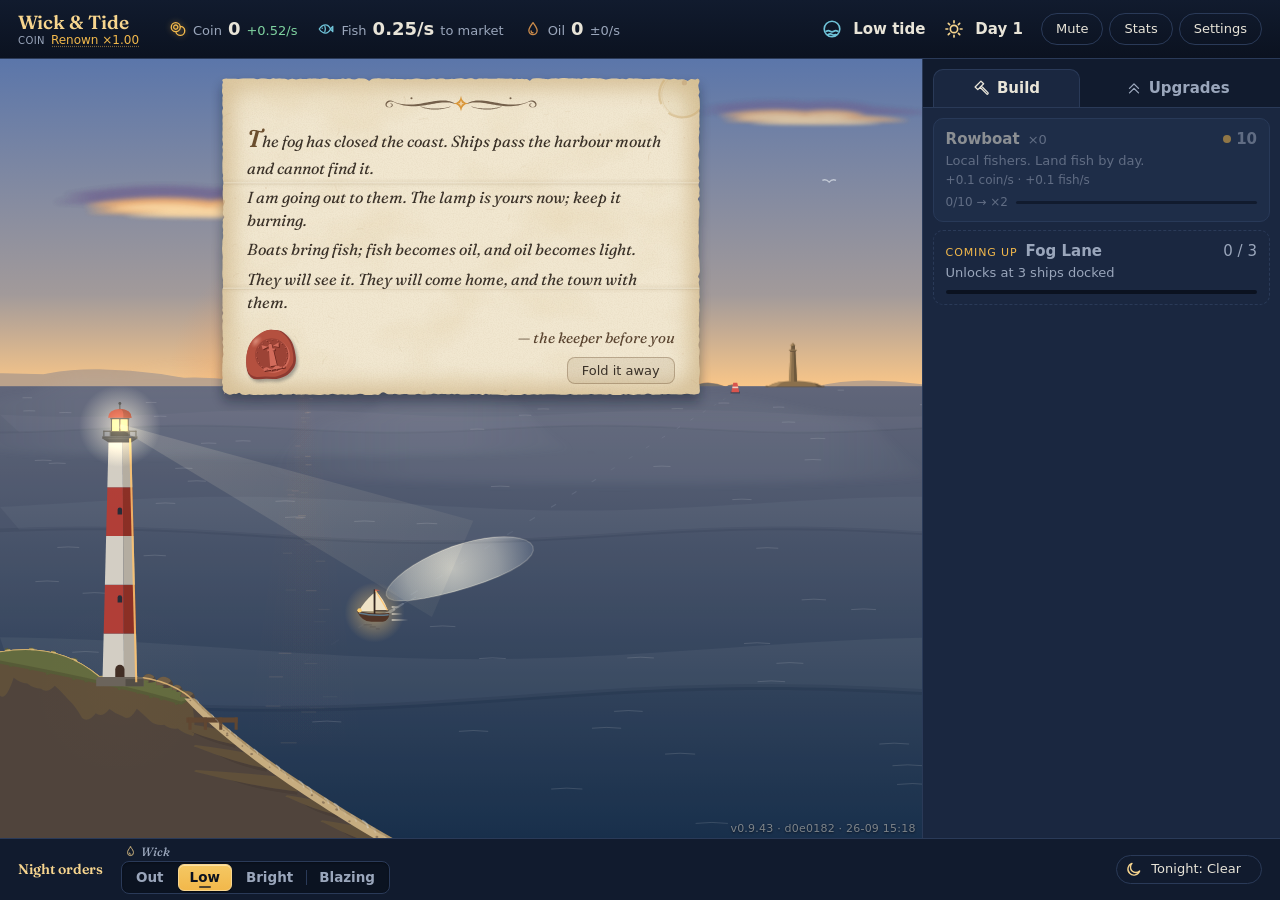
==== extended/index.html @ 184b5400 "Playtest build: main d0e0182" ====
<!doctype html>
<html lang="en" style="background:#0b1220">
  <head>
    <meta charset="UTF-8" />
    <meta name="viewport" content="width=device-width, initial-scale=1.0" />
    <title>Wick &amp; Tide</title>
    <script type="module" crossorigin src="./assets/index-DkRU-fOg.js"></script>
    <link rel="stylesheet" crossorigin href="./assets/index-CnbPmjvZ.css">
  </head>
  <body>
    <div id="app"></div>
  </body>
</html>
---- extended/assets/index-CnbPmjvZ.css ----
@font-face{font-family:Fraunces Variable;font-style:normal;font-display:swap;font-weight:100 900;src:url(./fraunces-vietnamese-soft-normal-DSA2Kggd.woff2)format("woff2-variations");unicode-range:U+102-103,U+110-111,U+128-129,U+168-169,U+1A0-1A1,U+1AF-1B0,U+300-301,U+303-304,U+308-309,U+323,U+329,U+1EA0-1EF9,U+20AB}@font-face{font-family:Fraunces Variable;font-style:normal;font-display:swap;font-weight:100 900;src:url(./fraunces-latin-ext-soft-normal-DKHvU-YN.woff2)format("woff2-variations");unicode-range:U+100-2BA,U+2BD-2C5,U+2C7-2CC,U+2CE-2D7,U+2DD-2FF,U+304,U+308,U+329,U+1D00-1DBF,U+1E00-1E9F,U+1EF2-1EFF,U+2020,U+20A0-20AB,U+20AD-20C0,U+2113,U+2C60-2C7F,U+A720-A7FF}@font-face{font-family:Fraunces Variable;font-style:normal;font-display:swap;font-weight:100 900;src:url(./fraunces-latin-soft-normal-C-lS_vzd.woff2)format("woff2-variations");unicode-range:U+??,U+131,U+152-153,U+2BB-2BC,U+2C6,U+2DA,U+2DC,U+304,U+308,U+329,U+2000-206F,U+20AC,U+2122,U+2191,U+2193,U+2212,U+2215,U+FEFF,U+FFFD}@font-face{font-family:Fraunces Variable;font-style:italic;font-display:swap;font-weight:100 900;src:url(./fraunces-vietnamese-soft-italic-CyEZfaGz.woff2)format("woff2-variations");unicode-range:U+102-103,U+110-111,U+128-129,U+168-169,U+1A0-1A1,U+1AF-1B0,U+300-301,U+303-304,U+308-309,U+323,U+329,U+1EA0-1EF9,U+20AB}@font-face{font-family:Fraunces Variable;font-style:italic;font-display:swap;font-weight:100 900;src:url(./fraunces-latin-ext-soft-italic-CFDsOWEG.woff2)format("woff2-variations");unicode-range:U+100-2BA,U+2BD-2C5,U+2C7-2CC,U+2CE-2D7,U+2DD-2FF,U+304,U+308,U+329,U+1D00-1DBF,U+1E00-1E9F,U+1EF2-1EFF,U+2020,U+20A0-20AB,U+20AD-20C0,U+2113,U+2C60-2C7F,U+A720-A7FF}@font-face{font-family:Fraunces Variable;font-style:italic;font-display:swap;font-weight:100 900;src:url(./fraunces-latin-soft-italic-CIOv5diB.woff2)format("woff2-variations");unicode-range:U+??,U+131,U+152-153,U+2BB-2BC,U+2C6,U+2DA,U+2DC,U+304,U+308,U+329,U+2000-206F,U+20AC,U+2122,U+2191,U+2193,U+2212,U+2215,U+FEFF,U+FFFD}:root{--ink:#0b1220;--ink-2:#111b2e;--ink-3:#1a2740;--line:#2a3a58;--text:#e8e4d8;--muted:#9aa6bb;--lamp:#f2b84b;--lamp-soft:#f7d58e;--coin:#f2b84b;--fish:#6fc3d8;--oil:#c98a4a;--good:#7fd3a0;--warn:#ff9b7a;--radius:10px;--serif:"Fraunces Variable", "Iowan Old Style", "Palatino Linotype", Palatino, Georgia, serif;--sans:system-ui, -apple-system, "Segoe UI", Roboto, sans-serif;--lightningcss-light: ;--lightningcss-dark:initial;color-scheme:dark}*{box-sizing:border-box}html{font-variation-settings:"SOFT" 100}html,body{background:var(--ink);height:100%;color:var(--text);font:15px/1.4 var(--sans);margin:0}#app{height:100%}button{font:inherit;color:inherit;cursor:pointer}:focus-visible{outline:2px solid var(--lamp);outline-offset:2px}.layout{--shop-w:clamp(300px, 28vw, 400px);grid-template-columns:minmax(0, 1fr) var(--shop-w);grid-template-rows:auto minmax(0,1fr) auto;grid-template-areas:"hud hud""scene shop""orders orders";height:100%;display:grid}.hud{background:linear-gradient(var(--ink-2), var(--ink));border-bottom:1px solid var(--line);grid-area:hud;align-items:center;gap:18px;min-width:0;padding:10px 18px;display:flex}.brand-box{flex-direction:column;margin-right:12px;line-height:1.15;display:flex}.brand-sub{gap:8px;min-width:0;display:flex}.legacy.hidden{display:none}.mult-of{color:var(--muted);letter-spacing:.04em;text-transform:uppercase;flex:none;margin-right:-2px;font-size:10px;line-height:14px}.renown,.legacy{color:var(--lamp);font-variant-numeric:tabular-nums;cursor:help;text-underline-offset:2px;font-size:12px;-webkit-text-decoration:underline dotted #f2b84b80;text-decoration:underline dotted #f2b84b80}.brand{font:600 19px var(--serif);color:var(--lamp-soft);letter-spacing:0;white-space:nowrap;margin:0}.resources{grid-template-columns:repeat(4,minmax(118px,max-content));gap:12px 20px;display:grid}.res.hidden{visibility:hidden}.tide{color:var(--muted);font-variant-numeric:tabular-nums;align-items:center;gap:10px;margin-left:auto;display:flex}.tide .tide-name{color:var(--text);font:600 15px var(--sans)}.tide .tide-note{font-size:12px}.tide-icon{color:var(--fish)}.res{white-space:nowrap;align-items:baseline;gap:6px;min-width:0;display:flex}.res .swatch{flex:none;align-self:center}.res-coin .swatch{color:var(--coin);filter:drop-shadow(0 0 3px #f2b84b73)}.res-fish .swatch{color:var(--fish)}.res-oil .swatch{color:var(--oil)}.res-salt .swatch{color:#d8d2c2}.res .label{color:var(--muted);font-size:13px}.res .value{font-variant-numeric:tabular-nums;font-size:18px;font-weight:650}.res .rate{color:var(--good);font-variant-numeric:tabular-nums;font-size:13px}.res .rate.muted{color:var(--muted)}.res .rate.falling{color:var(--warn)}.clock{color:var(--muted);font-variant-numeric:tabular-nums;align-items:center;gap:10px;display:flex}.clock-text{white-space:nowrap;flex-direction:column;line-height:1.2;display:flex}.clock .day{color:var(--text);font:600 15px var(--sans)}.clock .phase{font-size:12px}.phase-icon{color:var(--lamp-soft)}.phase-icon[data-icon=moon]{color:var(--text)}.hud-actions{gap:6px;display:flex}.hud-btn{border:1px solid var(--line);color:var(--text);background:0 0;border-radius:99px;padding:6px 14px;font-size:13px}.hud-btn:hover{border-color:var(--lamp);color:var(--lamp-soft)}.scene{background:linear-gradient(#1b2d4f,#10213a 55%,#0c1a2c 56%,#081322);grid-area:scene;position:relative;overflow:hidden}.scene-canvas{width:100%;height:100%;display:block;position:absolute;inset:0}.build-tag{z-index:1;-webkit-user-select:none;user-select:none;color:#e8e4d880;text-shadow:0 1px 2px #050912b3;letter-spacing:.02em;white-space:nowrap;background:0 0;border:0;padding:0;font:11px/1.2 system-ui,sans-serif;position:absolute;bottom:3px;right:6px}.build-tag:hover,.build-tag:focus-visible{color:var(--lamp-soft);text-underline-offset:2px;text-decoration:underline}.scene.trailer :is(.build-tag,.whats-new-note){display:none}.whats-new-note{z-index:2;background:#0b1220c7;border:1px solid #f2b84b73;border-radius:99px;align-items:center;font-size:12px;animation:.6s ease-out both wn-in;display:flex;position:absolute;bottom:22px;right:6px}.whats-new-note button{color:var(--lamp-soft);white-space:nowrap;background:0 0;border:0;padding:4px 6px 4px 12px}.whats-new-note .wn-open:hover{text-underline-offset:2px;text-decoration:underline}.whats-new-note .wn-hide{color:var(--muted);padding:4px 10px 4px 4px;font-size:14px;line-height:1}.whats-new-note .wn-hide:hover{color:var(--lamp-soft)}@keyframes wn-in{0%{opacity:0;transform:translateY(6px)}}.reduce-motion .whats-new-note{animation:none}.coast-rule{z-index:2;border:1px solid var(--line);max-width:calc(100% - 20px);color:var(--muted);white-space:nowrap;cursor:help;background:#0b12209e;border-radius:99px;align-items:center;gap:7px;padding:4px 12px 4px 7px;font-size:13px;transition:opacity .3s;display:flex;position:absolute;top:10px;left:10px}.coast-rule .beacon.coast-glyph{width:15px;height:15px;box-shadow:none;border-width:1px;font-size:9px}.coast-rule-name{color:var(--text,#e8e4d8);font-weight:650}.coast-rule-line{text-overflow:ellipsis;overflow:hidden}.scene:is(:has(.coach.show),:has(.toast.show)) .coast-rule{opacity:0;pointer-events:none}.scene.trailer .coast-rule{display:none}.fair-wind{z-index:2;max-width:calc(100% - 20px);color:var(--lamp-soft);white-space:nowrap;text-overflow:ellipsis;cursor:help;opacity:0;pointer-events:none;background:#0b12209e;border:1px solid #f2b84b73;border-radius:99px;padding:3px 12px;font-size:12.5px;transition:opacity 1.2s;position:absolute;top:44px;left:10px;overflow:hidden}.fair-wind.show{opacity:1;pointer-events:auto}.scene:is(:has(.coach.show),:has(.toast.show)) .fair-wind,.scene.trailer .fair-wind{opacity:0;pointer-events:none}.scene:has(.arrival-card:not(.hidden)) .coach{visibility:hidden}.arrival-card{z-index:3;border-radius:var(--radius);border:1px solid var(--line);border-left:3px solid var(--lamp);background:#0b1220eb;width:min(340px,100% - 20px);margin-left:max(-170px,10px - 50%);animation:.6s ease-out both arrival-in;position:absolute;top:46px;left:50%;overflow:hidden;box-shadow:0 10px 28px #0006}.arrival-card.hidden,.scene.trailer .arrival-card{display:none}.scene:has(.letter.show) .arrival-card{display:none}@keyframes arrival-in{0%{opacity:0;transform:translateY(-6px)}}.arrival-art{background-position:50%;background-size:cover;height:110px}.arrival-text{gap:5px;padding:10px 14px 12px;display:grid}.arrival-text p,.arrival-text h3{margin:0}.arrival-kicker{letter-spacing:.08em;text-transform:uppercase;color:var(--lamp-soft);font-size:11px}.arrival-text h3{font-family:var(--serif,serif);color:var(--text);font-size:18px}.arrival-line{color:var(--text);font-size:14px;font-weight:650}.arrival-how{color:var(--text);font-size:13px;line-height:1.4}.arrival-more summary{cursor:pointer;color:var(--muted);font-size:12px}.arrival-more summary:focus-visible{outline:2px solid var(--lamp-soft);outline-offset:2px}.arrival-more .arrival-rule{color:var(--muted);margin-top:4px;font-size:13px;line-height:1.4}.arrival-btn{margin-top:4px;padding:7px}@media (max-height:600px){.arrival-art{height:64px}.arrival-card{top:40px}.arrival-rule,.arrival-how{font-size:12px}}.coach{border-radius:var(--radius);pointer-events:none;border:1px solid #e8e4d814;border-left:3px solid var(--lamp);max-width:min(440px,80%);color:var(--text);text-align:left;opacity:0;background:#0b1220d6;padding:10px 16px 10px 14px;font-size:14px;transition:opacity .4s,transform .4s;position:absolute;top:16px;left:50%;transform:translate(-50%,-8px);box-shadow:0 8px 24px #00000059}.coach.show{opacity:1;transform:translate(-50%)}.scene:has(.toast.show) .coach{opacity:0}.coach.show{transition-delay:.35s,0s}:is(.scene:has(.toast.show) .coach,.scene:has(.letter.show) .coach){transition-delay:0s}.coach:before{content:"✦";color:var(--lamp);margin-right:8px}.letter{z-index:4;scrollbar-width:none;box-sizing:border-box;color:#3a3128;width:min(500px,100% - 16px);max-height:calc(100% - 16px);font:italic 16px/1.45 var(--serif);background:0 0/100% 100% no-repeat;flex-direction:column;gap:6px;padding:22px 36px 28px;display:none;position:absolute;top:12px;left:50%;overflow-y:auto;transform:translate(-50%,-8px)}.letter.show{animation:.6s ease-out both letter-in;display:flex}@keyframes letter-in{0%{opacity:0;transform:translate(-50%,-8px)}to{opacity:1;transform:translate(-50%)}}.reduce-motion .letter.show{animation:none;transform:translate(-50%)}.letter-flourish{align-self:center;width:176px;height:21px;margin:0 0 2px;display:block}.letter-flourish svg,.letter-seal svg{width:100%;height:100%;display:block}.letter-line{margin:0}.letter-line:first-of-type:first-letter{color:#6b4e2e;font-size:1.5em;font-weight:600}.letter-foot{justify-content:space-between;align-items:flex-end;gap:12px;margin-top:2px;display:flex}.letter-seal{flex:none;width:66px;height:68px;margin:0 0 -6px -8px;transform:rotate(-9deg)}.letter.show .letter-seal{animation:.5s cubic-bezier(.3,.7,.4,1.2) .45s both seal-press}@keyframes seal-press{0%{opacity:0;transform:rotate(-9deg)scale(1.4)}to{opacity:1;transform:rotate(-9deg)scale(1)}}.reduce-motion .letter.show .letter-seal{animation:none}.letter-foot-end{flex-direction:column;align-items:flex-end;gap:8px;min-width:0;display:flex}.letter-sign{text-align:right;color:#5a4430;margin:0;font-size:15px}.letter-title{font:600 20px var(--serif);color:#3a3128;text-align:center;margin:0 0 4px;font-style:normal}.letter-action{font:600 13px/1.35 var(--sans);color:#3a3128;text-align:center;margin:6px 0 0;font-style:normal}.letter-chain{font:13px/1.3 var(--sans);grid-template-columns:repeat(5,1fr);gap:6px;margin:0;padding:0;list-style:none;display:grid}.chain-step{text-align:center;flex-direction:column;align-items:center;gap:4px;display:flex;position:relative}.chain-step svg{color:#8a5a1c}.chain-step+.chain-step:before{content:"→";color:#8a7a5a;font-style:normal;position:absolute;top:5px;left:-9px}.letter .letter-close{width:auto;font:13px var(--sans);color:#3a3128;background:#6b4e2e1a;border:1px solid #6b4e2e59;border-radius:8px;padding:5px 14px}.letter .letter-close:hover{background:#6b4e2e2e;border-color:#6b4e2e99}.letter .letter-close:focus-visible{outline-offset:2px;outline:2px solid #8a5a1c}.scene:has(.letter.show) .coach{opacity:0}.trailer-game .letter{display:none}.toasts{pointer-events:none;z-index:2;flex-direction:column;gap:8px;width:min(250px,100% - 24px);display:flex;position:absolute;top:12px;right:12px}.toast{border-radius:var(--radius);border:1px solid var(--line);border-left:3px solid var(--lamp);opacity:0;background:#0b1220e6;align-items:center;gap:10px;padding:8px 12px;transition:opacity .35s,transform .35s;display:flex;transform:translate(16px);box-shadow:0 8px 24px #00000059}.toast.show{opacity:1;transform:none}.toast-icon{width:32px;height:32px;color:var(--lamp);background:#f2b84b1f;border:1px solid #f2b84b73;border-radius:50%;flex:none;place-items:center;display:grid}.toast-badge{background:50%/contain no-repeat;flex:none;width:44px;height:44px;margin:-4px -2px -4px -4px}.toast-text{flex-direction:column;min-width:0;font-size:13px;line-height:1.3;display:flex}.toast-kicker{color:var(--lamp-soft);letter-spacing:.08em;text-transform:uppercase;font-size:11px}.toast-text strong{font:600 14px var(--serif);color:var(--text);-webkit-line-clamp:2;-webkit-box-orient:vertical;display:-webkit-box;overflow:hidden}.toast-body{color:var(--muted);-webkit-line-clamp:4;-webkit-box-orient:vertical;font-size:12px;display:-webkit-box;overflow:hidden}.toast-note{-webkit-line-clamp:2;margin-top:2px}@media (max-width:1000px),(max-height:600px){.toasts{gap:6px;width:min(230px,100% - 32px);top:8px;right:10px}.toast{gap:8px;padding:6px 10px}.toast .toast-body{display:none}.toast-icon{width:28px;height:28px}.toast-badge{width:34px;height:34px;margin:-3px -1px -3px -3px}.toast-text strong{font-size:13px}.letter{gap:4px;font-size:15px;line-height:1.4}.letter-flourish{width:150px;height:18px}.letter-seal{width:48px;height:50px}}@media (max-height:440px) and (min-width:900px){.coach{max-width:min(820px,60%);padding:6px 14px;font-size:13px;top:8px}.letter{gap:2px;width:min(820px,60%);padding:14px 30px 22px;font-size:14px;line-height:1.35;top:2px}.letter-flourish{display:none}.letter-seal{width:40px;height:42px;margin:0 0 -4px -6px}.letter-foot-end{flex-direction:row;align-items:center;gap:12px}.letter-sign{font-size:13px}.letter .letter-close{padding:3px 12px;font-size:12px}}.panel{background:var(--ink-2);border-left:1px solid var(--line)}.shop{flex-direction:column;grid-area:shop;min-height:0;display:flex}.tabs{border-bottom:1px solid var(--line);gap:4px;padding:10px 10px 0;display:flex}.tab{border-radius:var(--radius) var(--radius) 0 0;color:var(--muted);background:0 0;border:1px solid #0000;border-bottom:none;flex:1;padding:8px 10px;font-weight:600;position:relative}.tab.active{background:var(--ink-3);border-color:var(--line);color:var(--text)}.tab .icon{vertical-align:-4px;margin-right:6px}.tabs.no-icons .tab .icon{display:none}.tabs.measuring>.tab.tab{flex:none}.badge{background:var(--lamp);color:var(--ink);border-radius:99px;margin-left:6px;padding:0 6px;font-size:12px;display:none}.badge.show{display:inline-block}.buy-mode{background:var(--ink-3);align-items:center;gap:8px;padding:8px 10px 0;display:flex}.buy-mode.hidden{display:none}.buy-mode .seg{flex:1}.buy-mode .seg .buy-mode-option{white-space:nowrap;flex:1;padding:2px 6px 3px}.item{position:relative}.item.bought-many:after{content:attr(data-bought);pointer-events:none;color:var(--lamp);text-shadow:0 1px 2px #0009;font-size:15px;font-weight:700;animation:.9s ease-out forwards bought-many;position:absolute;top:-4px;right:12px}@keyframes bought-many{0%{opacity:1;transform:translateY(0)}to{opacity:0;transform:translateY(-16px)}}.reduce-motion .item.bought-many:after{animation:none}@media (prefers-reduced-motion:reduce){.item.bought-many:after{animation:none}}.shop-list{background:var(--ink-3);flex-direction:column;flex:1;gap:8px;padding:10px;display:flex;overflow-y:auto}.item{text-align:left;border-radius:var(--radius);background:#22324f;border:1px solid #34486c;grid-template-columns:1fr auto;grid-template-areas:"head cost""desc desc";gap:2px 10px;padding:10px 12px;transition:background .12s,border-color .12s,transform 80ms;display:grid}.item:hover:not(.locked){border-color:var(--lamp);background:#2a3d60}.item:active:not(.locked){transform:translateY(1px)}.item.locked{opacity:.55;cursor:default}.item.suggest{border-color:var(--lamp);animation:1.6s ease-in-out infinite suggest}@keyframes suggest{50%{box-shadow:0 0 0 3px #f2b84b59,0 0 18px #f2b84b59}}.item.bought{animation:.45s ease-out bought}@keyframes bought{0%{background:#3b4f6e;transform:scale(1);box-shadow:0 0 0 2px #f2b84bb3,0 0 16px #f2b84b73}30%{transform:scale(1.025)}to{transform:scale(1)}}.item.denied{animation:.6s ease-in-out denied}@keyframes denied{10%{transform:translate(-4px)}25%{transform:translate(3px)}40%{transform:translate(-2px)}50%{transform:none}}.item.denied .cost{animation:.6s ease-out denied-cost}@keyframes denied-cost{0%{color:#ff9b7a}}.reduce-motion .item.bought{border-color:var(--lamp)}.reduce-motion .item.denied .cost{color:#ff9b7a}@media (prefers-reduced-motion:reduce){.item.bought{border-color:var(--lamp)}.item.denied .cost{color:#ff9b7a}}.row-head{grid-area:head;align-items:baseline;gap:8px;display:flex}.item .name{font-weight:650}.item .owned{color:var(--muted);font-variant-numeric:tabular-nums;white-space:nowrap;flex:none;font-size:13px}.item .desc{color:var(--muted);grid-area:desc;font-size:13px}.item .cost{color:var(--coin);font-variant-numeric:tabular-nums;grid-area:cost;font-weight:650}.item .cost:before{content:"";background:var(--coin);vertical-align:1px;border-radius:50%;width:8px;height:8px;margin-right:5px;display:inline-block}.item.locked .cost{color:var(--muted)}.item .milestone{color:var(--muted);font-variant-numeric:tabular-nums;flex-wrap:wrap;grid-column:1/-1;align-items:center;gap:8px;margin-top:3px;font-size:12px;display:flex}.item .milestone.hidden{display:none}.milestone-text{overflow-wrap:anywhere;min-width:0}.milestone-bar{background:var(--ink);border-radius:99px;flex:48px;min-width:48px;height:3px;overflow:hidden}.milestone-fill{background:var(--coin);opacity:.75;height:100%;transition:width .3s;display:block}.milestone.close .milestone-text{color:var(--lamp);font-weight:650}.milestone.done .milestone-bar{display:none}.milestone.done .milestone-text{color:var(--lamp)}.milestone.waiting .milestone-text{color:var(--muted);font-style:italic}.item.milestone-hit{animation:1.4s ease-out milestone-hit}@keyframes milestone-hit{0%{background:#6b5320;border-color:#ffd98a;box-shadow:0 0 0 3px #ffd98ae6,0 0 28px #f2b84bcc}30%{background:#4e4428;box-shadow:0 0 0 2px #ffd98a99,0 0 20px #f2b84b80}}.item.milestone-hit .milestone-text{animation:1.4s ease-out milestone-text}@keyframes milestone-text{0%,40%{color:#ffe3a3}}.reduce-motion .item.milestone-hit{background:#4e4428;border-color:#ffd98a}@media (prefers-reduced-motion:reduce){.item.milestone-hit{background:#4e4428;border-color:#ffd98a}}.item.teaser{border-style:dashed;border-color:var(--line);cursor:default;background:0 0;grid-template-areas:"head cost""desc desc""bar bar"}.item.teaser:hover{border-color:var(--line);background:0 0}.item.teaser .name{color:var(--muted)}.item.teaser .cost{color:var(--muted);font-weight:500}.item.teaser .cost:before{display:none}.teaser-label{letter-spacing:.08em;text-transform:uppercase;color:var(--lamp);font-size:11px}.teaser-bar{background:var(--ink);border-radius:99px;grid-area:bar;height:4px;margin-top:6px;overflow:hidden}.teaser-fill{background:var(--lamp);opacity:.7;height:100%;transition:width .4s;display:block}.item.coast-own{--coast:var(--lamp);border-left:4px solid var(--coast);padding-left:9px}.item.coast-own[data-type=home]{--coast:#7fb7de}.item.coast-own[data-type=fogbound]{--coast:#d9dfdc}.item.coast-own[data-type=strait]{--coast:#f0b45c}.item.coast-own[data-type=reach]{--coast:#9a86d8}.item.coast-own[data-type=frost]{--coast:#c4e8fa}.item.coast-own[data-type=shoals]{--coast:#96c484}.item.coast-own:hover:not(.locked){border-left-color:var(--coast)}.item.teaser.coast-own,.item.teaser.coast-own:hover{border-left:4px solid var(--coast)}.item.teaser.coast-own .teaser-label{color:var(--coast)}.item.teaser.coast-own .teaser-fill{background:var(--coast)}.item.coast-own .coast-tag{letter-spacing:.06em;text-transform:uppercase;color:var(--coast);white-space:nowrap;font-size:11px;font-weight:650}.item.coast-own .coast-tag:after{content:" ·";color:var(--muted);letter-spacing:0}.row-head .beacon.coast-glyph{width:15px;height:15px;box-shadow:none;border-width:1px;align-self:center;font-size:9px}.empty{color:var(--muted);text-align:center;margin:24px 8px;font-style:italic}.orders{background:var(--ink-2);border-top:1px solid var(--line);grid-area:orders;align-items:center;gap:18px;padding:10px 18px;display:flex}.orders-title{font:600 14px var(--serif);color:var(--lamp-soft);white-space:nowrap}.wick{border:1px solid var(--line);color:var(--muted);background:0 0;border-radius:99px;padding:5px 12px}.wick.active{background:var(--lamp);border-color:var(--lamp);color:var(--ink);font-weight:650}.orders{padding-block:6px}.seg-field{flex-direction:column;align-items:flex-start;gap:2px;display:flex}.seg-label{font:italic 500 12px/1.15 var(--serif);color:var(--muted);letter-spacing:.01em;cursor:help;align-items:center;gap:4px;padding-left:3px;display:flex}.seg-label .seg-icon{color:var(--lamp-soft);opacity:.85;flex:none}.seg-auto{border:1px solid var(--line);font:600 10px/1.4 var(--sans);color:var(--muted);border-radius:99px;margin-left:2px;padding:0 5px;font-style:normal}.seg-auto.hidden{display:none}.seg-effect{font:600 11px/1.4 var(--sans);color:var(--lamp-soft);white-space:nowrap;margin-left:4px;font-style:normal}.seg-effect:before{content:"· ";color:var(--muted);font-weight:400}.seg{border:1px solid var(--line);background:#05091273;border-radius:8px;align-items:stretch;gap:2px;padding:2px;display:flex;box-shadow:inset 0 1px 2px #00000059}.seg .seg-opt{color:var(--muted);background:0 0;border:1px solid #0000;border-radius:6px;padding:3px 11px 4px;font-size:13.5px;font-weight:600;line-height:1.35;transition:background .12s,color .12s;position:relative}.seg .seg-opt.hidden{display:none}.seg .seg-opt+.seg-opt:before{content:"";background:var(--line);pointer-events:none;width:1px;position:absolute;top:5px;bottom:5px;left:-2px}.seg .seg-opt[aria-checked=true]:before,.seg .seg-opt[aria-checked=true]+.seg-opt:before{display:none}.seg .seg-opt:hover:not([aria-checked=true]):not([aria-disabled=true]){color:var(--text);background:#e8e4d812}.seg .seg-opt[aria-checked=true]{background:linear-gradient(#f5c863, var(--lamp));color:var(--ink);border-color:#f7d58e;box-shadow:0 1px #00000073,inset 0 1px #fff6d88c}.seg .seg-opt[aria-checked=true]:after{content:"";background:var(--ink);opacity:.7;border-radius:1px;width:12px;height:2px;margin-left:-6px;position:absolute;bottom:2px;left:50%}.seg .seg-opt:focus-visible{outline:2px solid var(--lamp-soft);outline-offset:1px;z-index:1}.seg .seg-opt.advised:not([aria-checked=true]){border-color:var(--lamp);color:var(--lamp-soft);border-style:dashed}.post-group.auto .seg-opt{cursor:default}.post-group.auto .seg-opt:not([aria-checked=true]){opacity:.5}.warn{color:var(--warn);font-size:13px}.warn.calm{color:var(--muted)}.hint{color:var(--muted);margin:0 0 0 auto;font-size:13px}.orders>:is(.orders-title,.forecast){flex-shrink:0}.orders[data-tight="6"]>:is(.orders-title,.forecast){flex-shrink:1}.orders>.hint{min-width:14em}.hint.hidden,.post-group.hidden,.glass-glow.hidden{display:none}.glass-glow{color:var(--good);margin:0 0 8px;font-size:13px}.forecast{border:1px solid var(--line);white-space:nowrap;border-radius:99px;align-items:center;gap:8px;margin-left:auto;padding:4px 12px 4px 8px;font-size:13px;display:flex}.forecast-bonus{color:var(--muted)}.bell{border:1px solid var(--warn);color:var(--warn);white-space:nowrap;background:#ff9b7a1f;border-radius:99px;padding:5px 14px;font-weight:650}.bell:hover{background:#ff9b7a40}.bell.rung{background:var(--warn);color:var(--ink);cursor:default}.bell.hidden{display:none}.bell.idle{border-color:var(--line);color:var(--muted);cursor:help;background:0 0;font-weight:500}.bell.idle:hover{background:#ffffff0a}.bell-short,.orders:is([data-tight="4"],[data-tight="5"],[data-tight="6"]) .bell.idle .bell-text{display:none}.orders:is([data-tight="4"],[data-tight="5"],[data-tight="6"]) .bell.idle .bell-short{display:inline}.bell.waiting:not(.rung){color:#ffd2c2;background:#ff9b7a38;animation:3s ease-in-out infinite bell-call;box-shadow:0 0 0 2px #ff9b7a8c,0 0 14px #ff9b7a73}@keyframes bell-call{50%{background:#ff9b7a57;box-shadow:0 0 0 4px #ff9b7a40,0 0 24px #ff9b7ab3}}.coast-chip{border:1px solid var(--line);color:var(--muted);white-space:nowrap;text-overflow:ellipsis;cursor:help;border-radius:99px;flex:none;margin-left:auto;padding:5px 12px;font-size:13px;overflow:hidden}.coast-chip.hidden{display:none}.coast-chip:not(.hidden)+.forecast{margin-left:0}.coast-chip.on{color:#d9ecff;background:#7fb4e629;border-color:#7fb4e6;font-weight:650;animation:3s ease-in-out infinite chip-call;box-shadow:0 0 0 2px #7fb4e666,0 0 12px #7fb4e659}@keyframes chip-call{50%{background:#7fb4e642;box-shadow:0 0 0 4px #7fb4e633,0 0 22px #7fb4e699}}.forecast.beside-chip .forecast-text{display:none}.forecast.beside-chip .forecast-short{display:inline}.chip-short,.orders:is([data-tight="3"],[data-tight="4"],[data-tight="5"],[data-tight="6"]) .coast-chip .chip-text{display:none}.orders:is([data-tight="3"],[data-tight="4"],[data-tight="5"],[data-tight="6"]) .coast-chip .chip-short{display:inline}.orders:is([data-tight="3"],[data-tight="4"],[data-tight="5"],[data-tight="6"]) .coast-chip{max-width:190px}.post-group.nudge .seg-opt.advised:not([aria-checked=true]){animation:3s ease-in-out infinite post-call;box-shadow:0 0 0 2px #f0be5a73,0 0 12px #f0be5a66}@keyframes post-call{50%{box-shadow:0 0 0 3px #f0be5a40,0 0 20px #f0be5aa6}}.forecast[data-weather=storm]{border-color:var(--warn)}.forecast-bonus.matched{color:var(--good);font-weight:650}.weather-icon{color:var(--lamp-soft)}.forecast[data-weather=fog] .weather-icon{color:#c9d3e2}.forecast[data-weather=calm] .weather-icon{color:#8fc7e8}.forecast[data-weather=storm] .weather-icon{color:var(--warn)}.backdrop{z-index:10;background:#050912b8;place-items:center;display:grid;position:fixed;inset:0}.modal{border:1px solid var(--line);background:linear-gradient(#1c2a45,#141f35);border-radius:14px;width:min(420px,92vw);padding:24px 28px;box-shadow:0 20px 60px #00000080}.modal h2{font:600 24px var(--serif);color:var(--lamp-soft);margin:0 0 6px}.modal .lead{color:var(--muted);margin:0 0 14px}.log{gap:6px;margin:0 0 12px;display:grid}.log-line{border-bottom:1px dashed var(--line);justify-content:space-between;padding-bottom:4px;display:flex}.log dt{color:var(--muted)}.log dd{font-variant-numeric:tabular-nums;margin:0;font-weight:650}.modal .note{color:var(--muted);margin:0 0 16px;font-size:12px}.primary{border-radius:var(--radius);background:var(--lamp);width:100%;color:var(--ink);border:none;padding:10px;font-weight:700}.primary:hover{background:var(--lamp-soft)}.reduce-motion *{transition:none!important;animation:none!important}@media (prefers-reduced-motion:reduce){*{transition:none!important;animation:none!important}}@media (max-width:1180px){.hud{gap:14px;padding:8px 14px}.brand-box{margin-right:0}.resources{grid-template-columns:repeat(4,auto);gap:14px}.res-fish .rate,.tide .tide-note{display:none}.hud-btn{padding:5px 10px}}@media (max-width:1000px){.brand,.orders-title,.res .label,.clock .phase{display:none}.hud-actions{gap:4px}.hud-btn{padding:4px 9px;font-size:12px}}@media (max-height:800px){.item-gen.known:not(.coast-own) .desc{display:none}}@media (max-height:600px),(max-width:1000px){.item-gen:not(.coast-own) .desc,.item-up .desc{display:none}.item.coast-own .desc{-webkit-line-clamp:3;-webkit-box-orient:vertical;font-size:12px;display:-webkit-box;overflow:hidden}.item{padding:7px 10px}.item.coast-own{padding-left:7px}.shop-list{gap:6px;padding:8px}}@media (max-width:760px){.layout{grid-template:"hud""scene"40vh"shop"minmax(0,1fr)"orders"/1fr}.hud{flex-wrap:wrap;gap:10px 16px}.resources{grid-template-columns:repeat(2,auto)}.tide{margin-left:0}.orders{flex-wrap:wrap}.hint{margin-left:0}.brand,.orders-title,.res .label,.clock .phase{display:revert}}.tab.hidden{display:none}.shelf{flex-direction:column;gap:8px;display:flex}.shelf h3{font:600 16px var(--serif);color:var(--lamp-soft);margin:0}.shelf .shelf-title{color:var(--muted);letter-spacing:.04em;text-transform:uppercase;font-size:14px;font-family:var(--sans);margin:10px 2px 0}.bottle-card{border-radius:var(--radius);background:radial-gradient(circle at 85% 0,#6fc3d82e,#0000 60%),#22324f;border:1px solid #34486c;flex-direction:column;gap:6px;padding:12px 14px;display:flex}.bottle-head{color:var(--muted);justify-content:space-between;align-items:baseline;font-size:13px;display:flex}.bottle-head .glass{color:var(--fish)}.glass-count{color:#bfe9f3;font-variant-numeric:tabular-nums;font-size:18px;font-weight:700}.bottle-lead,.bottle-next{color:var(--muted);margin:0;font-size:13px}.bottle-next:empty{display:none}.bottle-btn{margin-top:4px}.primary:disabled{background:var(--line);color:var(--muted);cursor:default}.item .glass-cost{color:#9fdcec}.item .glass-cost:before{background:#9fdcec;border-radius:2px;transform:rotate(45deg)}.item-perk.locked .glass-cost{color:var(--muted)}.item-perk:has(.perk-live){grid-template-areas:"head cost""desc desc""live live"}.item-perk .perk-live{color:var(--text);grid-area:live;margin-top:2px;font-size:12px}.bottles{flex-wrap:wrap;gap:8px;display:flex}.bottles .empty{text-align:left;margin:8px 4px}.bottle{width:88px;color:var(--muted);text-align:center;flex-direction:column;align-items:center;gap:4px;font-size:12px;display:flex}.bottle-glass{background:linear-gradient(#bfe9f340,#6fc3d81f);border:1px solid #bfe9f380;border-radius:16px 8px 8px 16px;width:70px;height:34px;position:relative}.bottle-glass:after{content:"";background:#a9744a;border-radius:2px;width:9px;height:10px;position:absolute;top:11px;right:-9px}.bottle-ship{border-bottom:13px solid #f3ead6;border-left:7px solid #0000;border-right:7px solid #0000;width:0;height:0;position:absolute;top:8px;left:38px}.bottle-ship:after{content:"";background:#7a4f36;border-radius:0 0 6px 6px;width:24px;height:5px;position:absolute;top:13px;left:-12px}.bottle-glass .bottle-mark{width:16px;height:16px;box-shadow:none;border-width:1px;margin-top:-8px;font-size:9px;position:absolute;top:50%;left:4px}.bottle[data-type=home] .bottle-glass{border-color:#7fb7decc}.bottle[data-type=fogbound] .bottle-glass{border-color:#d9dfdccc}.bottle[data-type=strait] .bottle-glass{border-color:#f0b45ccc}.bottle[data-type=reach] .bottle-glass{border-color:#9a86d8d9}.bottle[data-type=frost] .bottle-glass{border-color:#c4e8fae6}.bottle[data-type=shoals] .bottle-glass{border-color:#96c484d9}.secondary{border-radius:var(--radius);border:1px solid var(--line);color:var(--text);background:0 0;padding:10px;font-weight:600}.secondary:hover{border-color:var(--muted)}.modal.wide{width:min(880px,94vw);max-height:94vh;padding:18px 24px;overflow-y:auto}.modal.wide .log{gap:2px;font-size:13px}.modal.wide .primary{padding:8px}.stats-cols{grid-template-columns:1fr 1fr;gap:24px;display:grid}.stats-bests{margin-top:6px}.stats-bests .log-line{align-items:baseline;gap:12px}.stats-bests .log-line dt{flex:none}.stats-bests .log-line dd{text-align:right}.modal.wide .stats-bests .log{grid-template-columns:1fr 1fr;column-gap:24px;display:grid}.modal h3{font:600 16px var(--serif);color:var(--lamp-soft);margin:6px 0 8px}.ach-title{margin-top:4px}.ach-grid{grid-template-columns:repeat(4,1fr);gap:6px;margin:0 0 16px;padding:0;list-style:none;display:grid}.ach{border:1px solid var(--line);border-radius:var(--radius);opacity:.55;align-items:center;gap:8px;padding:6px 8px;display:flex}.ach.on{opacity:1;border-color:#f2b84b80}.ach-badge{background:50%/contain no-repeat;flex:none;width:48px;height:48px;margin:-4px -2px -4px -3px}@media (max-width:1000px),(max-height:600px){.ach-badge{width:40px;height:40px;margin:-3px -1px -3px -3px}}.sr-only{clip:rect(0 0 0 0);white-space:nowrap;border:0;width:1px;height:1px;margin:-1px;padding:0;position:absolute;overflow:hidden}.ach-text{min-width:0;color:var(--muted);flex-direction:column;font-size:11px;line-height:1.25;display:flex}.ach-text strong{color:var(--text);font-size:12.5px}@media (max-width:760px){.stats-cols,.modal.wide .stats-bests .log{grid-template-columns:1fr}.ach-grid{grid-template-columns:1fr 1fr}}.modal.settings{overscroll-behavior:contain;width:min(460px,94vw);max-height:94vh;overflow-y:auto}.set-about{color:var(--muted);margin:0 0 8px;font-size:11px}.set-about-row{justify-content:space-between;align-items:baseline;gap:10px;margin:0 0 8px;display:flex}.set-about-row .set-about{margin:0}.set-about-row .link-btn{white-space:nowrap;font-size:12px}.set-footer{z-index:1;background:#141f35;margin:0 0 -24px;padding:10px 0 24px;position:sticky;bottom:-24px;box-shadow:0 -10px 12px -8px #05091299}.set-row{border-bottom:1px dashed var(--line);justify-content:space-between;align-items:center;gap:12px;padding:6px 0;display:flex}.set-row label{color:var(--muted)}.set-row input[type=range]{width:180px;accent-color:var(--lamp)}.set-row input[type=checkbox]{width:18px;height:18px;accent-color:var(--lamp)}.set-row select{appearance:none;min-width:0;max-width:62%;font:inherit;color:#e8e2d2;cursor:pointer;text-overflow:ellipsis;background:#16203a url("data:image/svg+xml,%3Csvg xmlns='http://www.w3.org/2000/svg' width='10' height='6' viewBox='0 0 10 6'%3E%3Cpath d='M1 1l4 4 4-4' fill='none' stroke='%239AA3B5' stroke-width='1.5' stroke-linecap='round' stroke-linejoin='round'/%3E%3C/svg%3E") right 10px center no-repeat;border:1px solid #26324f;border-radius:8px;padding:5px 30px 5px 10px;font-size:14px;transition:border-color .15s}.set-row select:hover{border-color:#9aa3b5}.set-row select:focus-visible{outline-offset:1px;border-color:#f2c14e;outline:2px solid #f2c14e}.set-row select option{color:#e8e2d2;background:#16203a}.save-box{width:100%;color:var(--text);background:var(--ink);border:1px solid var(--line);resize:vertical;word-break:break-all;border-radius:8px;margin:4px 0 8px;padding:8px;font:12px/1.3 ui-monospace,Consolas,monospace}.save-box[hidden]{display:none}.link-btn{color:#9aa3b5;text-underline-offset:3px;background:0 0;border:0;padding:2px 0;font-size:13px;-webkit-text-decoration:underline #9aa3b573;text-decoration:underline #9aa3b573}.link-btn:hover{color:#e8e2d2}.save-toggle{margin-top:8px;display:block}.set-status{min-height:1.3em;color:var(--good);margin:6px 0 10px;font-size:13px}.set-danger{justify-content:space-between;align-items:center;gap:10px;margin-bottom:14px;display:flex}.link-btn.danger{text-align:left;color:#e07a5fbf;flex:none;text-decoration-color:#e07a5f66}.link-btn.danger:hover{color:#e07a5f}.link-btn.danger.armed{color:#e07a5f;font-weight:700;text-decoration-color:#e07a5f}.set-danger .secondary{flex:none;margin-left:auto}@media (max-height:440px) and (min-width:900px){.modal.settings{grid-template-columns:.9fr 1.5fr 1fr;align-items:start;column-gap:28px;width:min(1100px,96vw);max-height:96vh;padding:8px 20px 10px;display:grid}.modal.settings h2{grid-column:1/-1;margin:0;font-size:18px}.modal.settings h3{margin:2px 0;font-size:14px}.modal.settings .set-row{padding:3px 0}.modal.settings .set-row button{white-space:nowrap;padding-top:4px;padding-bottom:4px}.modal.settings .save-box{resize:none;height:44px;margin:2px 0 4px}.modal.settings .set-status{min-height:0;margin:2px 0}.modal.settings .set-danger{margin-bottom:0}.modal.settings .modal-actions{gap:6px}.modal.settings .set-row input[type=range]{width:150px}.modal.settings .set-row label{white-space:nowrap}.modal.settings{grid-template-rows:auto auto 1fr}.modal.settings>.set-group{grid-row:2/4}.modal.settings>.set-group:nth-child(2){grid-column:1;align-self:start}.modal.settings>.set-group:nth-child(3){grid-column:2}.modal.settings>.set-group:nth-child(4){grid-area:2/3}.modal.settings>.set-footer{box-shadow:none;background:0 0;grid-area:3/3;align-self:end;margin:6px 0 0;padding:0;position:static}.modal.settings .set-footer .primary{padding:7px}}@media (min-height:441px) and (max-height:640px) and (min-width:900px){.modal.settings{grid-template:"title title""sound save""display save""display done"1fr/1fr 1fr;align-items:start;column-gap:28px;width:min(860px,94vw);padding-top:16px;padding-bottom:16px;display:grid}.modal.settings h2{grid-area:title;margin:0 0 4px}.modal.settings>.set-group:nth-child(2){grid-area:sound}.modal.settings>.set-group:nth-child(3){grid-area:display}.modal.settings>.set-group:nth-child(4){grid-area:save}.modal.settings>.set-footer{box-shadow:none;background:0 0;grid-area:done;align-self:end;margin:0;padding:0;position:static}.modal.settings .save-box{resize:none;height:64px}.modal.settings .set-danger{margin-bottom:0}}.modal-actions{grid-template-columns:1fr 1fr;gap:10px;display:grid}.perk-list{flex-direction:column;gap:8px;display:flex}.tab{white-space:nowrap;padding:8px 6px}.modal.chart{width:min(640px,94vw);max-height:94vh;overflow-y:auto}.modal.chart .note{margin-bottom:10px}.modal.chart .modal-actions{grid-template-columns:1fr;margin-top:14px}.modal.chart:has(.chart-offers.three){width:min(860px,94vw)}.chart-offers.three{grid-template-columns:repeat(3,1fr)}@media (max-width:700px){.chart-offers.three{grid-template-columns:1fr}}.chart-offers{grid-template-columns:1fr 1fr;gap:12px;display:grid}.chart-card{text-align:left;color:var(--text);border:1px solid var(--line);border-radius:var(--radius);cursor:pointer;background:#ffffff0a;flex-direction:column;gap:6px;padding:10px;display:flex}.chart-card:hover,.chart-card:focus-visible{border-color:var(--lamp);background:#ffd68c14}.chart-name{font:600 17px var(--serif);color:var(--lamp-soft)}.chart-rule{color:var(--muted);flex:1;font-size:12.5px;line-height:1.4}.chart-sail{border-radius:var(--radius);background:var(--lamp);color:var(--ink);text-align:center;margin-top:4px;padding:7px;font-weight:700}.chart-card:hover .chart-sail{background:var(--lamp-soft)}.chart-card{position:relative}.chart-pill{background:var(--lamp);max-width:calc(100% - 32px);color:var(--ink);white-space:nowrap;text-overflow:ellipsis;border-radius:99px;padding:2px 9px;font-size:12px;font-weight:700;position:absolute;top:16px;left:16px;overflow:hidden;box-shadow:0 1px 4px #00000059}.chart-view{background:#f1e7d0 50%/100% 100% no-repeat;border:1px solid #00000059;border-radius:8px;flex:none;height:86px;display:block;position:relative;overflow:hidden;box-shadow:0 2px 6px #0000004d}@media (max-width:560px){.chart-offers{grid-template-columns:1fr}}.keepsake-help{color:var(--muted);margin:2px 2px 8px;font-size:12px}.keepsake-list{grid-template-columns:1fr 1fr;gap:8px;display:grid}.keepsake{border:1px solid var(--line);border-radius:var(--radius);background:#ffffff0a;grid-template-columns:38px minmax(0,1fr);align-content:start;gap:3px 8px;padding:8px 10px 8px 6px;display:grid}.keepsake[hidden]{display:none}.keepsake .row-head{display:contents}.keepsake .name{grid-area:1/2;align-self:center;font-weight:650}.keepsake .owned{color:var(--muted);white-space:nowrap;grid-area:2/1;place-self:start center;font-size:11px}.keepsake .desc{color:var(--muted);grid-area:2/2;font-size:12px}.keepsake.none{opacity:.55}.keepsake-icon{background:50%/contain no-repeat;grid-area:1/1;align-self:start;width:38px;height:38px;margin-top:-2px}.keepsake.none .keepsake-icon{filter:saturate(.4)}@media (max-width:1000px),(max-height:600px){.keepsake{grid-template-columns:30px minmax(0,1fr)}.keepsake-icon{width:30px;height:30px}}.chart-keepsake{color:var(--good);font-size:12px}.chart-best{color:var(--muted);font-variant-numeric:tabular-nums;font-size:12px}.chart-mastery{font:italic 12px var(--serif);color:var(--muted)}.chart-mastery.read{color:var(--lamp-soft)}.modal .keepsake-note{color:var(--good)}.modal .pace-note{color:var(--lamp-soft);margin:-6px 0 12px;font-size:13px}.book-section.hidden{display:none}.shelf .book-title{align-items:baseline;gap:8px;display:flex}.shelf .book-title>span:first-child{flex:1}.book-count{text-transform:none;letter-spacing:0;font-variant-numeric:tabular-nums;font-size:12px}.visitor-book{color:#3a3128;background:0 0/100% 100% no-repeat;grid-template-columns:repeat(2,minmax(0,1fr));gap:0 34px;padding:14px 20px 26px;display:grid}.book-page{overflow-wrap:anywhere;border-bottom:1px solid #6b4e2e33;flex-direction:column;gap:2px;padding:7px 2px 8px;display:flex}.book-page:nth-last-child(-n+2){border-bottom:0}.book-page .row-head{align-items:center;gap:6px;display:flex}.book-page .name{color:#6f604b;font:italic 14px/1.25 var(--serif);flex:1}.book-page .desc{color:#6f604b;font-size:12px;line-height:1.35}.book-page.seen .name{color:#3a3128;font-style:normal;font-weight:650}.book-page.seen .desc{color:#4a6639}.book-ship{clip-path:polygon(0 45%,45% 45%,45% 0,55% 0,55% 45%,100% 45%,85% 100%,12% 100%);background:#6f604b59;flex:none;width:18px;height:10px}.book-page.seen .book-ship{background:#b4503f}.book-page .hidden{display:none}.page-rules{flex-direction:column;gap:3px;margin-top:1px;display:flex}.pick-lead{font:italic 11.5px/1.3 var(--serif);color:#8b5a2b}.page-rule{text-align:left;color:#3a3128;cursor:pointer;background:#fffbee73;border:1px solid #6b4e2e52;border-radius:4px;align-items:flex-start;gap:6px;width:100%;margin:0;padding:3px 6px 4px;font-family:inherit;font-size:12px;font-weight:400;line-height:1.3;display:flex}.page-rule:hover:not(:disabled){background:#fff5dce6;border-color:#b4503fb3}.page-rule:focus-visible{outline-offset:1px;outline:2px solid #b4503f}.page-rule:disabled{cursor:default}.rule-mark{box-sizing:border-box;border:1.5px solid #6b4e2e8c;border-radius:50%;flex:none;width:11px;height:11px;margin-top:2px}.rule-body{min-width:0}.rule-tag{font:italic 11px/1 var(--serif);color:#8b5a2b;white-space:nowrap;margin-left:5px}.rule-gain{color:#4a6639;font-variant-numeric:tabular-nums;margin-top:1px;font-size:11px;font-weight:650;line-height:1.25;display:block}.page-rule.current .rule-mark{background:radial-gradient(circle,#4a6639 0 2.5px,#0000 3px);border-color:#4a6639}.page-rule.armed{background:#b4503f21;border-color:#b4503f}.page-rule.armed .rule-mark{background:#b4503f;border-color:#b4503f}.page-rule.armed .rule-tag{white-space:normal;color:#9a3a2a;margin:3px 0 0;font-weight:650;line-height:1.25;display:block}.page-rule.kept{color:#2f4524;background:#4a66391f;border-color:#4a663999}.page-rule.kept .rule-mark{clip-path:polygon(14% 52%,30% 36%,43% 50%,74% 16%,90% 32%,43% 82%);background:#4a6639;border:0;border-radius:0;width:12px;height:12px}.page-rule.kept .rule-tag{color:#4a6639}.page-rule.other{color:#8d8272;background:0 0;border:1px dashed #6b4e2e40}.page-rule.other .rule-mark{border-color:#6b4e2e40}.book-section{container-type:inline-size}@container (width<=460px){.visitor-book{grid-template-columns:minmax(0,1fr);padding:12px 18px 24px 24px}.book-page{padding:6px 0 7px}.book-page:nth-last-child(2){border-bottom:1px solid #6b4e2e33}.page-rules{gap:4px}}.book-page.to-pick .name:after{content:"";vertical-align:middle;background:#b4503f;border-radius:50%;width:6px;height:6px;margin:0 0 2px 6px;display:inline-block}.anchor-btn{border:1px solid var(--lamp);color:var(--lamp-soft);white-space:nowrap;background:#ffd68c1f;border-radius:99px;padding:5px 14px;font-weight:650}.anchor-btn:hover{background:#ffd68c40}.anchor-btn.hidden{display:none}.bond-btn{color:#efe8d4;white-space:nowrap;background:#e9e2ce1f;border:1px solid #d9d2bf;border-radius:99px;padding:5px 14px;font-weight:650}.bond-btn:not(.bonded):not([aria-disabled=true]):hover{background:#e9e2ce3d}.bond-btn[aria-disabled=true]:not(.bonded){opacity:.55}.bond-btn.bonded{cursor:default;opacity:.85;background:0 0;border-style:dashed}.bond-btn.hidden{display:none}.sail-btn{color:#f3e3dc;white-space:nowrap;background:#d6786824;border:1px solid #e8b4a8;border-radius:99px;padding:5px 14px;font-weight:650}.sail-btn:not(.given):not([aria-disabled=true]):hover{background:#d6786847}.sail-btn.given{cursor:default;opacity:.85;background:0 0;border-style:dashed}.sail-btn.hidden{display:none}.stand-btn{color:#dcecf3;white-space:nowrap;background:#68aad624;border:1px solid #a8d4e8;border-radius:99px;padding:5px 14px;font-weight:650}.stand-btn:not(.given):not([aria-disabled=true]):hover{background:#68aad647}.stand-btn.given{cursor:default;opacity:.85;background:0 0;border-style:dashed}.stand-btn.hidden{display:none}.convoy-btn{white-space:nowrap;color:#0d1a2b;background:linear-gradient(#9cc2df,#7ea7c7);border:1px solid #b4d3ea;border-radius:99px;padding:5px 14px;font-weight:700;box-shadow:0 2px #00000059,0 0 12px #8fb7d640}.convoy-btn.hidden{display:none}.convoy-btn:not(.at-sea):hover{background:linear-gradient(#b4d3ea,#8fb7d6)}.convoy-btn.fresh:not(.at-sea){animation:.9s ease-in-out 2 convoy-call}@keyframes convoy-call{50%{box-shadow:0 2px #00000059,0 0 0 4px #8fb7d673,0 0 22px #8fb7d699}}.convoy-btn.at-sea{color:#d8e8f4;box-shadow:none;cursor:default;opacity:.85;background:0 0;border:1px dashed #8fb7d6;font-weight:650}.modal .visitor-note{color:var(--lamp-soft);margin:0 0 14px;font-size:14px;font-style:italic}.modal .log-story{color:var(--lamp-soft);font-family:var(--serif);margin:-4px 0 14px;font-size:16px;font-style:italic;line-height:1.4}.modal .log-ready{color:var(--lamp);margin:0 0 12px;font-weight:600}.backdrop.log-backdrop{background:#05091280}.modal .anchor-note{color:var(--lamp-soft);margin:0 0 14px;font-size:14px}.great-light{font:italic 13px/1.45 var(--serif);color:var(--muted);align-items:flex-start;gap:10px;margin:14px 2px 4px;display:flex}.great-light-icon{clip-path:polygon(30% 0,70% 0,70% 12%,85% 16%,100% 100%,0 100%,15% 16%,30% 12%);background:#45506a;flex:none;width:10px;height:30px;margin-top:2px}.great-light-card{flex-direction:column;gap:8px;display:flex}.great-light-card .great-light{margin-top:0}.part-list{flex-direction:column;gap:6px;display:flex}.part-list.hidden{display:none}.item-part{grid-template-areas:"head head""desc desc""cost cost"}.item-part .part-cost{margin-top:2px;font-size:13px}.item-part .part-cost:empty,.item-part .part-cost:before{display:none}.item-part.locked .part-cost{color:var(--muted)}.item-part.built{opacity:.7;border-color:#6b5a33}.item-part.built .owned{color:var(--lamp-soft)}.item-part.built{padding-top:6px;padding-bottom:6px}.item-part.built .desc{display:none}.chain-card{border-radius:var(--radius);background:radial-gradient(circle at 15% 0,#ffc45c24,#0000 60%),#1f2c46;border:1px solid #34486c;flex-direction:column;gap:8px;padding:12px 14px;display:flex}.chain-card.hidden,.chain-btn.hidden{display:none}.chain-progress{color:var(--lamp-soft);letter-spacing:.01em;margin:0 0 6px;font-size:13px;font-weight:600}.chain-text{color:var(--muted);gap:3px;font-size:13px;display:grid}.chain-text p{margin:0}.chain-text .line-gain{color:var(--text);font-weight:600}.chain-text .line-pair{color:var(--lamp-soft)}.chain-more summary,.chart-more summary{cursor:pointer;color:var(--muted);font-size:12px}.chain-more summary:focus-visible,.chart-more summary:focus-visible{outline:2px solid var(--lamp-soft);outline-offset:2px}.chain-more-body{gap:3px;margin-top:4px;display:grid}.chain-text .line-site,.modal .site-note{color:#b9d3f0;border-left:2px solid #5f82b5;padding-left:7px}.modal .site-note{margin:8px 0 0;font-size:13px}.chain-row{align-items:center;padding:4px 6px;display:flex}.beacon{background:#2a3550;border:2px solid #4a5d80;border-radius:50%;flex:none;width:16px;height:16px}.beacon.lit{background:#ffc45c;border-color:#ffe2a3;box-shadow:0 0 10px 3px #ffc45c8c}.beacon.lit[data-type=home]{background:#7fb7de}.beacon.lit[data-type=fogbound]{background:#d9dfdc}.beacon.lit[data-type=strait]{background:#f0b45c}.beacon.lit[data-type=reach]{background:#9a86d8}.beacon.lit[data-type=frost]{background:#c4e8fa}.beacon.lit[data-type=shoals]{background:#96c484}.beacon.next:not(.lit){border-style:dashed;border-color:#8fb0dc}.beacon.big{width:28px;height:28px;margin:0 auto 10px;font-size:15px;display:grid}.beacon{font:800 10px/1 var(--sans);color:#16203a;place-items:center;display:inline-grid}.beacon[data-glyph]:after{content:attr(data-glyph)}.modal .note.warn{color:var(--lamp-soft)}.chain-link{border-top:2px dashed #4a5d80;flex:1;height:0;margin:0 3px}.chain-link.repeat{border-top:2px solid #6b7ea3}.chain-link.lit{border-top:2px solid #ffd98a;box-shadow:0 0 6px 1px #ffc45c99}.pairs-title{font:600 12px var(--sans);color:var(--muted);letter-spacing:.04em;text-transform:uppercase;margin:6px 0 0}.pair-list{flex-direction:column;gap:4px;display:flex}.pair-list[hidden]{display:none}.pairs-toggle{all:unset;cursor:pointer;font:inherit;color:inherit;letter-spacing:inherit;text-transform:inherit;border-radius:4px;align-items:center;gap:6px;display:inline-flex}.pairs-toggle:hover{color:var(--text)}.pairs-toggle:focus-visible{outline:2px solid var(--lamp);outline-offset:2px}.pairs-caret{border-top:4px solid #0000;border-bottom:4px solid #0000;border-left:5px solid;width:0;height:0;transition:transform .15s}.pairs-toggle[aria-expanded=true] .pairs-caret{transform:rotate(90deg)}.pairs-count{color:var(--lamp-soft)}.chain-extra{flex-direction:column;gap:6px;display:flex}.chain-extra.hidden{display:none}.pair-help{color:var(--muted);margin:0 0 2px;font-size:12px}.glyph-legend{color:var(--muted);margin:0 0 4px;font-size:12px}.glyph-legend .legend-item:not(:first-of-type):before{content:" · "}.glyph-legend .legend-item[hidden],.pair[hidden],.pair-source[hidden]{display:none}.pair-source{gap:inherit;display:inline-flex}.pair-source:not([hidden])~.pair-source:not([hidden]):before{content:"/";color:var(--muted);margin:0 2px;font-size:11px}.glyph-legend .beacon{width:13px;height:13px;box-shadow:none;vertical-align:-2px;border-width:1px;font-size:8px}.chart .next-threshold{color:var(--text);font-size:1.1em}.pair{grid-template-columns:60px auto auto 1fr;align-items:center;gap:0 8px;font-size:12px;display:grid}.pair-art{background:50%/contain no-repeat;grid-row:1/3;align-self:start;width:60px;height:39px;margin-top:1px}.pair:not(.lit) .pair-art{filter:grayscale()contrast(1.25)brightness(1.2);opacity:.5}@media (max-width:1000px),(max-height:600px){.pair{grid-template-columns:48px auto auto 1fr}.pair-art{width:48px;height:31px}}.pair .name{color:var(--lamp-soft);white-space:nowrap;font-weight:650}.pair:not(.lit) .name{color:var(--muted);font-weight:600}.pair:not(.lit) .desc{color:#8793a8}.pair .desc{color:var(--muted);grid-column:2/5}.pair-icon{gap:2px;display:flex}.pair-icon .beacon{width:13px;height:13px;box-shadow:none;border-width:1px;font-size:8px}.pair:not(.lit) .pair-icon .beacon{filter:saturate(.2);border-color:#0000}.modal.light.with-gifts{width:min(640px,94vw);max-height:94vh;overflow-y:auto}.modal.light.with-gifts .modal-actions{grid-template-columns:1fr;margin-top:14px}.gift-offers{grid-template-columns:repeat(auto-fit,minmax(130px,1fr));gap:10px;display:grid}.gift-card{text-align:left;color:var(--text);border:1px solid var(--line);border-radius:var(--radius);cursor:pointer;background:#ffffff0a;flex-direction:column;gap:6px;padding:10px;display:flex}.gift-card:hover,.gift-card:focus-visible{border-color:var(--lamp);background:#ffd68c14}.gift-name{font:600 15px var(--serif);color:var(--lamp-soft)}.gift-desc{color:var(--muted);flex:1;font-size:12px;line-height:1.4}.gift-pick{text-align:center;color:var(--lamp-soft);background:#f2b84b1f;border:1px solid #f2b84bb3;border-radius:8px;align-self:stretch;margin-top:2px;padding:6px 8px;font-size:12px;font-weight:700;line-height:1.25;transition:background .15s,color .15s,border-color .15s}.gift-card:hover .gift-pick,.gift-card:focus-visible .gift-pick{background:var(--lamp);border-color:var(--lamp);color:var(--ink)}.gift-card:active .gift-pick{background:var(--lamp-soft)}.gift-icon{background:50%/contain no-repeat;flex:none;width:60px;height:60px;margin:-4px 0 -2px -4px}@media (max-width:1000px),(max-height:600px){.gift-icon{width:38px;height:38px;margin:-6px 0 -8px -4px}}.gift-list{color:var(--muted);margin:0;font-size:12px}.gift-list b{color:var(--lamp-soft);white-space:nowrap;font-weight:650}.gift-chip{vertical-align:-5px;background:50%/contain no-repeat;width:20px;height:20px;margin:-4px 3px -4px 0;display:inline-block}.ending{z-index:8;background:radial-gradient(ellipse 40% 50% at calc(50% + clamp(0px, 100% - 592px, var(--shop-w,0px)) / 2) 64%, #0509128c, #0509124d 60%, #05091200), linear-gradient(#05091200 35%, #0509128c 70%, #050912b3);cursor:default;justify-content:center;align-items:flex-end;padding:0 16px 6%;display:flex;position:absolute;inset:0}.layout>:is(.hud,.shop,.orders)>*{transition:opacity 1.5s}.layout:has(>.scene.ending-open)>:is(.shop,.orders)>*{opacity:.12;pointer-events:none}.layout:has(>.scene.ending-open)>.hud>:not(.hud-actions){opacity:.15}@media (max-width:760px){.layout{--shop-w:0px}}.ending-roll{margin-left:clamp(0px, 100% - 560px, var(--shop-w,0px));text-align:center;text-shadow:0 1px 8px #000c;flex-direction:column;align-items:center;gap:6px;max-width:560px;display:flex}.ending h2{font:600 34px var(--serif);color:var(--lamp-soft);letter-spacing:.04em;margin:0 0 4px}.ending-lead{font:italic 18px/1.4 var(--serif);color:#f3ead6;margin:4px 0}.ending-credit{letter-spacing:.02em;color:var(--muted);margin:0;font-size:12px}.ending-credit+.ending-credit{margin-top:-3px}.ending-thanks{margin-bottom:6px}.ending-recap{font:italic 14px/1.45 var(--serif);color:#e6dcc4;margin:0 0 6px}.ending-letter{font:italic 16px/1.45 var(--serif);color:#e6dcc4;margin:4px 0 0}.ending-sign{font:italic 14px var(--serif);color:#e6dcc4;text-shadow:0 1px 6px #000000f2,0 0 2px #000c;margin:0 0 8px}.ending-keep{width:auto;margin-top:12px;padding:10px 28px}.ending:focus{outline:none}.ending-skip{letter-spacing:.02em;color:var(--muted);text-shadow:0 1px 4px #000000e6;pointer-events:none;opacity:0;margin:0;font-size:12px;animation:1.2s 1.5s forwards ending-skip-in;position:absolute;bottom:12px;right:16px}@keyframes ending-skip-in{to{opacity:.85}}.ending:is(.shown,.rolled) .ending-skip{opacity:0;transition:opacity .4s;animation:none}.reduce-motion .ending-skip{display:none}@media (prefers-reduced-motion:reduce){.ending-skip{display:none}}.scene-canvas{transform-origin:80% 40%;transition:transform 1.2s ease-in-out}.scene.ending-open .scene-canvas{transition:transform 10s cubic-bezier(.45,0,.3,1);transform:scale(1.1)}.reduce-motion .scene.ending-open .scene-canvas{transform:none}@media (prefers-reduced-motion:reduce){.scene.ending-open .scene-canvas{transform:none}}.ending-line{opacity:0;animation:1.8s forwards ending-in}.ending.shown .ending-line,.reduce-motion .ending-line{opacity:1;animation:none}@keyframes ending-in{0%{opacity:0;transform:translateY(6px)}to{opacity:1;transform:none}}.great-light-card.lit .great-light{color:var(--lamp-soft)}.great-light-card .light-great{margin-top:2px}.great-light-card .light-note{margin:0 2px}.great-light-card .part-rules{color:var(--lamp-soft);margin:0 2px;font-size:12.5px;line-height:1.4}.great-light-card .light-great.hidden,.great-light-card .light-note.hidden,.great-light-card .part-rules.hidden{display:none}.tab-progress{background:#9aa6bb40;border-radius:2px;height:3px;position:absolute;bottom:3px;left:10px;right:10px;overflow:hidden}.tab-progress.hidden{display:none}.tab-progress-fill{background:var(--lamp);width:0;height:100%;transition:width .4s;display:block}.tab.coach-tab{color:var(--lamp-soft);box-shadow:0 0 0 2px var(--lamp) inset;animation:1.6s ease-in-out infinite coach-pulse}@keyframes coach-pulse{50%{box-shadow:inset 0 0 0 2px #f2b84b59}}.goal-row{cursor:pointer;text-align:left;border-color:#f2b84b73;width:100%}.item.teaser.goal-row{grid-template-areas:"head cost""bar bar""step step""why why""chain chain"}.goal-row .teaser-bar{position:relative}.goal-tick{background:#e9edf58c;width:2px;margin-left:-1px;position:absolute;top:0;bottom:0}.goal-tick.half{left:50%}.goal-tick.wind{background:var(--lamp-soft);left:10%}.goal-tick.hidden{display:none}.goal-step{color:var(--lamp-soft);grid-area:step;margin-top:5px;font-size:12px}.goal-step.hidden{display:none}.goal-why{color:var(--muted);grid-area:why;margin-top:5px;font-size:12px}.goal-why.hidden{display:none}.goal-row .teaser-bar{margin-top:4px}.goal-row:hover{border-color:var(--lamp)}.goal-row.ready{border-style:solid;border-color:var(--lamp)}.goal-row.ready .cost{color:var(--lamp-soft);font-weight:700}.goal-row .teaser-label,.goal-row .cost{white-space:nowrap}.goal-chain{color:var(--muted);grid-area:chain;margin-top:5px;font-size:12px}.goal-chain.hidden{display:none}.goal-chain.ready{color:var(--lamp-soft);font-weight:600}.goal-row .row-head{flex-wrap:wrap;row-gap:0;min-width:0}.modal.wide .modal-actions{grid-template-columns:repeat(auto-fit,minmax(0,1fr));margin-top:14px}.beacon-note{color:var(--muted);margin:2px 0 8px;font-size:13px}.beacon-head{color:var(--lamp-soft);font-size:15px;display:block}@media (max-height:600px){.chart-view{height:56px}}.scene.trailer{cursor:none;height:100%}.trailer-black{z-index:9;opacity:0;pointer-events:none;background:#03060c;position:absolute;inset:0}.trailer-caption{z-index:7;font:italic 500 clamp(22px, 3.1vw, 46px)/1.25 var(--serif);color:#f7ecd4;text-align:center;letter-spacing:.01em;text-shadow:0 2px 14px #000000d9,0 0 2px #000000e6;opacity:0;margin:0;transition:opacity .9s,transform .9s;position:absolute;top:12%;left:5%;right:5%;transform:translateY(8px)}.trailer-caption.shown{opacity:1;transform:none}.trailer-title{z-index:8;text-align:center;text-shadow:0 2px 18px #000000e6;opacity:0;background:radial-gradient(at 50% 48%,#03060c8c,#03060c26 60%,#03060c00 80%);flex-direction:column;justify-content:center;align-items:center;gap:.4em;transition:opacity 1.4s;display:flex;position:absolute;inset:0}.trailer-title.shown{opacity:1}.trailer-title h1{font:600 clamp(48px, 7.5vw, 132px)/1 var(--serif);color:var(--lamp-soft);letter-spacing:.04em;margin:0}.trailer-tagline{font:italic clamp(20px, 2.4vw, 40px)/1.3 var(--serif);color:#f3ead6;margin:0}.trailer-wishlist{border:1px solid var(--lamp);font:600 clamp(15px, 1.4vw, 24px)/1.3 var(--sans);color:var(--lamp-soft);letter-spacing:.06em;text-transform:uppercase;border-radius:999px;margin:.8em 0 0;padding:.35em 1.1em}.scene.trailer.clean .trailer-caption{display:none}.trailer-game{position:absolute;inset:0}.scene.trailer.game-shot>.scene-canvas{visibility:hidden}.scene.trailer.game-shot>.trailer-caption{top:16%;right:calc(clamp(300px,28vw,400px) + 2%)}.trailer-game .coach{display:none}.trailer-idle{font:clamp(15px, 1.5vw, 26px)/1.3 var(--serif);color:#e6dcc6;margin:0}.demo-badge{border:1px solid var(--lamp);color:var(--lamp-soft);letter-spacing:.08em;text-transform:uppercase;border-radius:99px;align-self:center;padding:3px 9px;font-size:11px;font-weight:700}.modal.demo-end{width:min(480px,92vw);max-height:94vh;overflow-y:auto}.modal.demo-end p{margin:0 0 12px;line-height:1.45}.modal.demo-end .demo-kicker{letter-spacing:.12em;text-transform:uppercase;color:var(--muted);margin:0 0 2px;font-size:11px}.modal.demo-end .demo-wishlist{color:var(--lamp-soft);font-weight:650}.modal.demo-end .set-status{min-height:1.2em;color:var(--good);margin:0 0 8px;font-size:12px}.hud>*{min-width:0}.hud-actions,.res .value,.res .rate,.res .swatch,.tide-icon,.phase-icon{flex:none}.res .label{max-width:5.5em}.res .label,.tide .tide-name,.tide .tide-note,.clock .day,.clock .phase,.brand,.renown,.legacy{text-overflow:ellipsis;white-space:nowrap;min-width:0;overflow:hidden}.tide>div,.clock-text,.brand-box{min-width:0}.tabs .tab{text-overflow:ellipsis;white-space:nowrap;flex:auto;min-width:0;overflow:hidden}.item{overflow-wrap:anywhere;grid-template-columns:minmax(0,1fr) auto}.orders>*{min-width:0}.orders-title{text-overflow:ellipsis;flex:0 auto;overflow:hidden}.wick-group,.wick-group .label,.wick,.seg-field,.seg-label,.seg-opt{white-space:nowrap;flex:none}.goal-row .teaser-label{white-space:normal;overflow-wrap:normal;max-width:100%}.goal-row .name{overflow-wrap:normal;max-width:100%}.goal-row .cost{white-space:normal;text-align:right;max-width:11em}.forecast{min-width:0;overflow:hidden}.forecast-text,.forecast-bonus{text-overflow:ellipsis;overflow:hidden}.forecast :is(.weather-icon,.forecast-short){flex:none}.keepsake-list{grid-template-columns:repeat(2,minmax(0,1fr))}.shelf p,.keepsake,.modal p{overflow-wrap:anywhere}@media (min-width:761px){.resources{gap:12px 20px;display:flex}.hud>.resources,.hud>.brand-box,.res{flex:none}.res-fish .rate{text-overflow:ellipsis;max-width:7em;overflow:hidden}.hud>.tide,.hud>.clock{flex:0 auto;min-width:3.5em}}.hud.measuring>*{flex:none}.hud.measuring>.tide{margin-left:0}.hud[data-tight="1"] :is(.tide-note,.phase),.hud[data-tight="2"] :is(.tide-note,.phase),.hud[data-tight="3"] :is(.tide-note,.phase,.mult-of),.hud[data-tight="4"] :is(.tide-note,.phase,.mult-of,.res .label),.hud[data-tight="5"] :is(.tide-note,.phase,.mult-of,.res .label,.res-fish .rate),.hud[data-tight="6"] :is(.tide-note,.phase,.mult-of,.res .label,.res-fish .rate){display:none}.hud:is([data-tight="2"],[data-tight="3"],[data-tight="4"],[data-tight="5"]) .resources{gap:12px}.hud:is([data-tight="5"],[data-tight="6"]) .res .swatch{width:14px;height:14px}.hud:is([data-tight="5"],[data-tight="6"]) .res{gap:4px}.hud[data-tight="6"] .resources{gap:12px 14px}.item.teaser.goal-row{grid-template-columns:minmax(0,1fr) minmax(0,max-content)}.forecast-bonus{flex:0 auto;min-width:0}@media (max-width:1000px){.wick{padding:5px 8px}.seg .seg-opt{padding-inline:8px}.orders{gap:12px;padding:5px 12px}}.clockwork-btn{white-space:nowrap}.clockwork-btn .cw-icon{vertical-align:-3px;margin-right:5px}.clockwork-btn .cw-short{display:none}.orders:is([data-tight="2"],[data-tight="3"],[data-tight="4"],[data-tight="5"],[data-tight="6"]) .clockwork-btn .cw-short{display:inline}.orders>:is(.bell,.anchor-btn,.bond-btn,.sail-btn,.stand-btn,.convoy-btn,.clockwork-btn,.flare-btn){white-space:nowrap;flex:none}.orders.measuring>:is(.forecast,.coast-chip,.orders-title),.orders.measuring .forecast>*{flex:none}.orders[data-tight="1"] .orders-title,.orders[data-tight="2"] :is(.orders-title,.cw-text),.orders[data-tight="3"] :is(.orders-title,.cw-text,.forecast-text),.orders:is([data-tight="4"],[data-tight="5"],[data-tight="6"]) :is(.orders-title,.cw-text,.forecast-text),.orders:is([data-tight="4"],[data-tight="6"]) .forecast-bonus,.forecast-short{display:none}.orders:is([data-tight="4"],[data-tight="5"],[data-tight="6"]) .forecast-short{display:inline}.orders:is([data-tight="2"],[data-tight="3"],[data-tight="4"],[data-tight="5"],[data-tight="6"]) .clockwork-btn{padding-inline:10px}.orders:is([data-tight="4"],[data-tight="5"],[data-tight="6"]){gap:12px}.orders:is([data-tight="4"],[data-tight="5"],[data-tight="6"]) .forecast{padding-inline:8px 10px}.orders:is([data-tight="5"],[data-tight="6"]){flex-wrap:wrap;row-gap:6px}@media (max-height:440px) and (min-width:900px){.seg-field{flex-direction:row;align-items:center;gap:6px}.orders[data-tight="2"] .seg-label,.orders[data-tight="3"] .seg-label,.orders:is([data-tight="4"],[data-tight="5"],[data-tight="6"]) .seg-label{display:none}}.item .gain{color:var(--good);font-variant-numeric:tabular-nums;grid-column:1/-1;font-size:12px}.item .gain.hidden{display:none}.item .gain.big{color:var(--lamp);font-weight:650}.item.locked .gain{color:var(--muted)}.item.locked .gain.big{color:var(--lamp)}.item .gain.status,.item.locked .gain.status{color:var(--coast,var(--muted))}.res.has-panel{cursor:pointer;border-radius:6px;margin:-2px -6px;padding:2px 6px;transition:background .12s}.res.has-panel:hover,.res.has-panel[aria-expanded=true]{background:#ffffff0f}.income-panel{z-index:6;background:var(--ink-2);border:1px solid var(--line);border-radius:var(--radius);width:min(340px,100vw - 16px);max-height:calc(100vh - 80px);padding:10px 14px 12px;position:fixed;overflow-y:auto;box-shadow:0 10px 30px #00000073}.income-panel.hidden{display:none}.income-panel[data-res=coin]{border-top:3px solid var(--coin)}.income-panel[data-res=fish]{border-top:3px solid var(--fish)}.income-panel[data-res=oil]{border-top:3px solid var(--oil)}.income-title{font:600 16px var(--serif);color:var(--lamp-soft);margin:0 0 4px}.income-line{grid-template-columns:1fr auto;gap:0 12px;padding:2px 0;font-size:13px;display:grid}.income-value{font-variant-numeric:tabular-nums;text-align:right;font-weight:650}.income-detail{color:var(--muted);grid-column:1/-1;font-size:12px}.income-line.head{color:var(--muted);text-transform:uppercase;letter-spacing:.06em;margin-top:8px;font-size:11px}.income-line.factor{color:var(--muted);padding-left:14px;font-size:12px}.income-line.factor .income-value{font-weight:400}.income-line.factor.sub{letter-spacing:.06em;text-transform:uppercase;color:var(--lamp-soft);padding-top:4px;font-size:11px}.income-line.total{border-top:1px solid var(--line);margin-top:3px;padding-top:5px;font-weight:650}.income-line.note{color:var(--muted);grid-template-columns:1fr;font-size:12px}.income-line.note+.income-line.note{padding-top:0}.income-line.has-factors{cursor:pointer;border-radius:4px;position:relative}.income-line.has-factors:hover .income-label{color:var(--lamp-soft)}.income-line.has-factors:focus-visible{outline:1px solid var(--lamp-soft);outline-offset:1px}.income-chev{width:10px;color:var(--muted);text-align:center;font-size:10px;line-height:17px;position:absolute;top:2px;left:-12px}.income-chev:before{content:"▾"}.income-line.closed .income-chev:before{content:"▸"}.income-line.note.has-factors .income-chev{line-height:16px}.income-line.factor.folded{display:none}@media (max-height:600px){.income-line.intro{display:none}.income-line.intro+.income-line.head{margin-top:2px}}.ship-tip{z-index:4;pointer-events:none;border:1px solid var(--lamp);border-radius:var(--radius);max-width:280px;color:var(--text);opacity:0;background:#0b1220e6;padding:8px 12px;font-size:13px;line-height:1.35;transition:opacity .15s;position:absolute;top:0;left:0;box-shadow:0 8px 24px #00000059}.ship-tip.show{opacity:1}.ship-tip-title{color:var(--lamp);margin-bottom:2px;font-size:14px;display:block}.ship-tip p{margin:2px 0 0}.dev-tests-btn{border-style:dashed}@media (max-width:1600px){.hud .dev-tests-btn{padding:6px 9px}.hud .dev-badge{display:none}}.dev-badge{color:var(--lamp-soft);opacity:.85;font-size:11px}.dev-tests{z-index:30;border:1px dashed var(--lamp);border-radius:var(--radius);background:#0b1220eb;width:250px;padding:10px 12px;font-size:13px;position:absolute;top:10px;left:10px}.dev-tests[hidden]{display:none}.dev-tests h4{color:var(--muted);text-transform:uppercase;letter-spacing:.06em;margin:8px 0 4px;font-size:12px;font-weight:600}.dev-head{justify-content:space-between;align-items:center;display:flex}.dev-close{background:0 0;border:0;padding:0 4px;font-size:18px;line-height:1}.dev-row{flex-wrap:wrap;gap:4px;display:flex}.dev-choice{border:1px solid var(--line);background:var(--ink-2);border-radius:6px;min-width:34px;padding:3px 8px;font-size:12px}.dev-choice[aria-checked=true]{border-color:var(--lamp);background:var(--ink-3);color:var(--lamp-soft)}.dev-note,.dev-foot{color:var(--muted);margin:4px 0 0;font-size:11px}.dev-slider{align-items:center;gap:6px;margin-top:6px;font-size:12px;display:flex}.dev-slider input{flex:1}.dev-feedback{left:auto;right:10px}.dev-kinds{margin-top:6px}.modal.whats-new{flex-direction:column;width:min(560px,94vw);max-height:90vh;display:flex}.modal.whats-new .wn-list{overscroll-behavior:contain;margin:0 -8px 14px 0;padding-right:8px;overflow-y:auto}.wn-entry{border-left:2px solid var(--line);margin-bottom:10px;padding:2px 0 6px 12px}.wn-entry.fresh{border-left-color:var(--lamp)}.wn-entry h3{align-items:baseline;gap:10px;margin:0 0 4px;display:flex}.wn-entry .wn-date{color:var(--muted);font:12px system-ui,sans-serif}.wn-entry .wn-new{color:var(--lamp-soft);letter-spacing:.06em;text-transform:uppercase;background:#f2b84b2e;border-radius:99px;padding:1px 8px;font:600 11px system-ui,sans-serif}.wn-entry ul{margin:0;padding-left:18px;font-size:14px;line-height:1.45}.wn-entry li{margin-bottom:3px}.wn-entry:not(.fresh) ul{color:#c9cfdb}.modal .has-tip{cursor:help}.modal .has-tip:after{content:" ⓘ";color:var(--muted);font-size:.85em}.study-view{flex-direction:column;gap:8px;display:flex}.study-lead{font-family:var(--serif);color:var(--muted);margin:0;font-size:13px;font-style:italic}.study-stake.hidden,.flare-btn.hidden,.wick.hidden,.study-kept.hidden,.study-buy.hidden{display:none}.study-tree{border-radius:var(--radius);border:1px solid var(--line);background:radial-gradient(at 50% 6%,#f2b84b24,#0000 55%),#0a101e59;grid-template-rows:repeat(5,1fr);grid-template-columns:repeat(3,1fr);height:290px;padding:0;display:grid;position:relative}.study-links{pointer-events:none;width:100%;height:100%;position:absolute;inset:0}.study-links line{stroke:#34486c;stroke-width:2px;stroke-dasharray:3 4}.study-links line.open{stroke:#8a6a45;stroke-dasharray:none}.study-links line.lit{stroke:var(--lamp);stroke-width:3px;stroke-dasharray:none;filter:drop-shadow(0 0 3px #f2b84b99)}.study-root,.study-node{color:var(--muted);font:inherit;background:0 0;border:0;flex-direction:column;justify-content:flex-start;align-items:center;min-width:0;margin:0;padding:0;display:flex;position:relative}.node-dot{--size:30px;width:var(--size);height:var(--size);margin-top:calc(23.2px - var(--size) / 2);color:#6d7f9f;font:600 12px var(--serif);font-variant-numeric:lining-nums;background:#152036;border:2px solid #3d5178;border-radius:50%;flex:none;place-items:center;transition:background .3s,border-color .3s,box-shadow .3s;display:grid}.node-name{text-align:center;text-overflow:ellipsis;white-space:nowrap;max-width:100%;margin-top:2px;padding:0 3px;font-size:12px;line-height:1.15;overflow:hidden}.study-root .node-dot{--size:34px;border-color:var(--lamp);color:var(--lamp-soft);background:#3a2c14;box-shadow:0 0 14px #f2b84b73}.study-root .node-name{color:var(--lamp-soft);font-family:var(--serif);font-style:italic}.study-node{cursor:pointer}.study-node.closed .node-dot{color:#53658a;background:#15203699;border-style:dashed}.study-node.closed .node-name{opacity:.7}.study-node.open .node-dot{border-color:var(--oil);color:var(--oil)}.study-node.open .node-name{color:var(--text)}.study-node.ready .node-dot{color:#ffd9a8;background:#3b2a17;animation:1.8s ease-in-out infinite study-pulse}.study-node.done .node-dot{border-color:var(--lamp);background:radial-gradient(circle at 40% 35%, #ffe8b0, var(--lamp) 60%, #b07a22);color:#2a1a05;box-shadow:0 0 12px #f2b84b8c}.study-node.done .node-name{color:var(--lamp-soft)}.study-links line.kept{stroke:#9fdcec;stroke-opacity:.7;stroke-dasharray:none}.study-node.carried .node-dot{background:radial-gradient(circle at 40% 35%,#e3f6fb,#9fdcec 60%,#4f8ea0);border-color:#9fdcec;box-shadow:0 0 10px #9fdcec80}.study-node.carried .node-name{color:#9fdcec}.study-node.kept .node-dot{outline-offset:2px;outline:2px solid #9fdcec8c}.study-node.selected .node-name{color:var(--text);text-underline-offset:3px;text-decoration:underline;-webkit-text-decoration-color:var(--oil);text-decoration-color:var(--oil);font-weight:650}.study-node.selected .node-dot{transform:scale(1.12)}.study-node:focus-visible{outline:none}.study-node:focus-visible .node-dot{box-shadow:0 0 0 3px var(--ink), 0 0 0 5px var(--focus,#9fdcec)}@keyframes study-pulse{0%,to{border-color:var(--oil);box-shadow:0 0 #c98a4a00}50%{border-color:#ffc27a;box-shadow:0 0 10px 3px #c98a4a8c}}.reduce-motion .study-node.ready .node-dot{animation:none;box-shadow:0 0 10px 2px #c98a4a80}.study-groups{display:flex}.study-groups .seg{flex:1}.study-groups .seg-opt{flex:1;padding:2px 8px 3px;font-size:13px}.study-groups .seg-opt.study-ready:after{content:"";background:var(--oil);border-radius:50%;width:6px;height:6px;position:absolute;top:4px;right:6px}.study-tree.hidden,.study-town.hidden,.node-need.hidden,.node-gain.hidden,.node-last.hidden{display:none}.study-town.study-choices{grid-template-columns:1fr auto 1fr}.study-or{font:italic 12px var(--serif);color:var(--muted);align-self:center;padding:0 6px}.study-node.forgone{opacity:.45}.study-town{border-radius:var(--radius);border:1px solid var(--line);background:radial-gradient(at 50% 0,#c98a4a1f,#0000 60%),#0a101e59;grid-template-rows:auto;grid-template-columns:repeat(4,1fr);grid-auto-rows:minmax(76px,auto);align-content:start;gap:4px 0;padding:8px 0 6px;display:grid}.study-town-lead{font-family:var(--serif);color:var(--muted);text-align:center;grid-column:1/-1;margin:0 12px 6px;font-size:12px;font-style:italic}.town-node .node-dot{margin-top:4px}.study-town-page{grid-template-rows:auto minmax(76px,auto) auto}.study-mastery-lead{margin:4px 12px 2px}.town-node .node-name{white-space:normal}.node-need{white-space:normal;text-wrap:balance;letter-spacing:-.1px;text-align:center;color:#8ea0c0;font-variant-numeric:tabular-nums;max-width:100%;padding:0 2px;font-size:10px;line-height:1.2}.node-gain{text-align:center;color:#9fd8a8;font-variant-numeric:tabular-nums;max-width:100%;padding:0 2px;font-size:11px;line-height:1.2}.node-gain.neg{color:#e0a58a}.node-last{color:#e8d9a8;background:#e8d9a81f;border-radius:6px;padding:0 5px;font-size:10px;line-height:1.4}.study-card{border-radius:var(--radius);background:var(--card,#1d2a44);border:1px solid var(--line);flex-direction:column;gap:4px;padding:10px 12px;display:flex}.study-card-name{font:600 15px var(--serif);color:var(--text);margin:0}.study-card-rule{color:var(--text);margin:0;font-size:13px}.study-line{font-family:var(--serif);color:#b9b2a0;margin:0;font-size:12px;font-style:italic}.study-kept{color:#9fdcec;align-items:center;gap:5px;margin:0;font-size:12px;display:inline-flex}.study-card-foot{flex-wrap:wrap;justify-content:space-between;align-items:center;gap:8px;margin-top:4px;display:flex}.study-card-oil{color:var(--muted);font-variant-numeric:tabular-nums;margin:0;font-size:12px}.study-card-oil.short{color:#e0a86a}.study-buy{border:1px solid var(--oil);color:var(--muted);white-space:nowrap;background:0 0;border-radius:99px;flex:none;padding:5px 14px;font-size:13px;font-weight:650}.study-buy.ready{background:linear-gradient(#e7b27a, var(--oil));color:#2a1a05;box-shadow:0 0 10px #c98a4a73}.study-buy[aria-disabled=true]{opacity:.65;cursor:default}.study-stake{color:#b4d3ea;background:0 0;border:1px solid #b4d3ea;border-radius:99px;align-self:flex-start;padding:4px 12px;font-size:12px}.study-stake[aria-pressed=true]{background:#b4d3ea29}.study-foot{text-align:center;font-family:var(--serif);color:var(--muted);margin:2px 0 0;font-size:12px;font-style:italic}.tab.study-ready:after{content:"";background:var(--oil);border-radius:50%;width:6px;height:6px;position:absolute;top:6px;right:6px}@media (max-height:600px){.study-tree{height:220px}.study-town{grid-auto-rows:minmax(64px,auto)}.study-town-page{grid-template-rows:auto minmax(64px,auto) auto}.node-dot{--size:24px;margin-top:calc(17.6px - var(--size) / 2);font-size:11px}.study-root .node-dot{--size:26px}.node-name{font-size:10px}.study-lead,.study-foot{display:none}}.flare-btn{border:1px solid var(--lamp);color:var(--muted);white-space:nowrap;background:0 0;border-radius:99px;padding:5px 14px;font-weight:650}.flare-btn.ready{color:#2a1a05;background:linear-gradient(#ffe2a0,#f2b84b);box-shadow:0 0 12px #f2b84b73}.flare-btn[aria-disabled=true]{opacity:.6;cursor:default}.chart-forecast{color:var(--muted);font-size:12px}
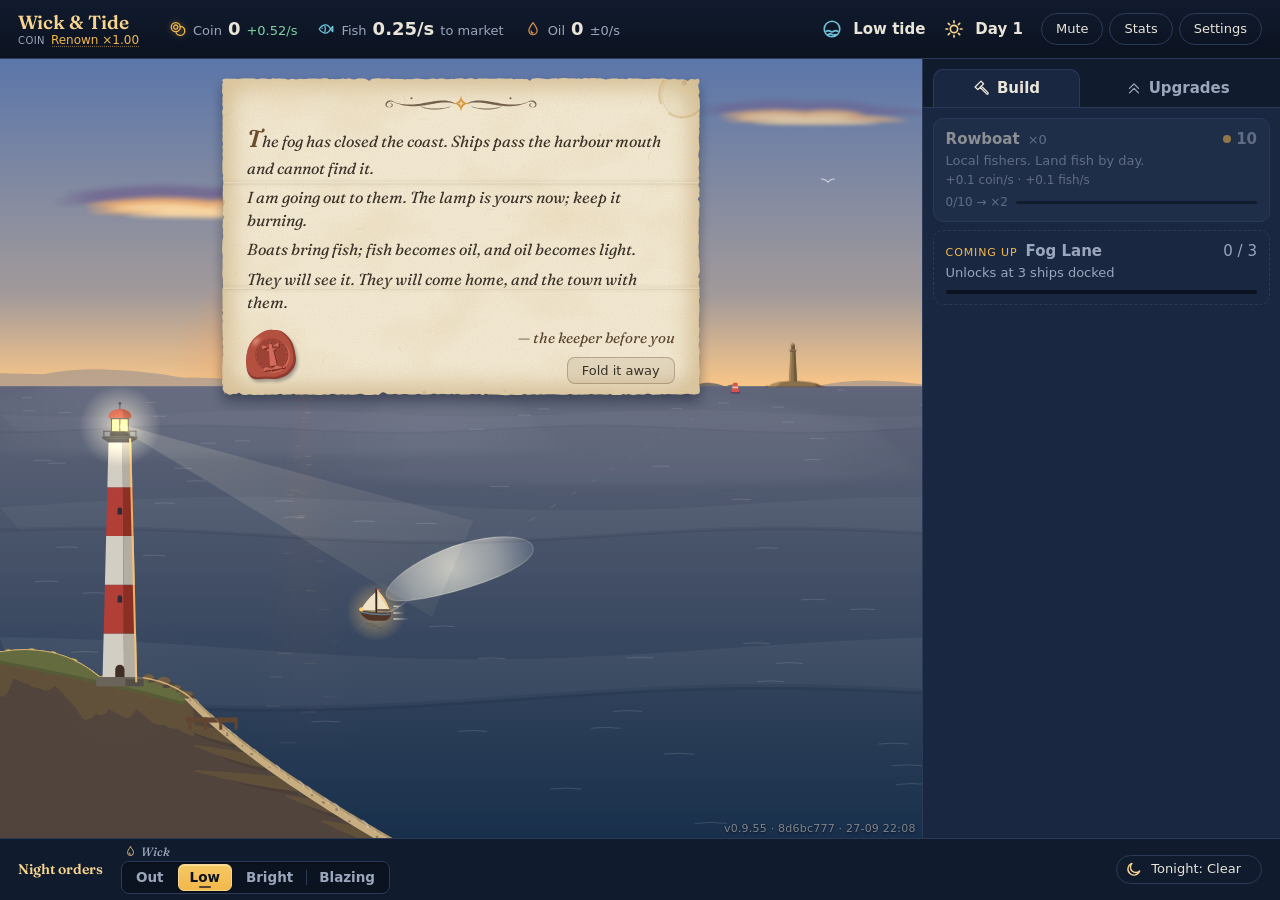
==== commit ac0aac16: "Playtest build: main 8d6bc777 fable-plan f9d5f371 fable-plan-2mult 42c7c28c" ====
--- a/extended/index.html
+++ b/extended/index.html
@@ -4,8 +4,8 @@
     <meta charset="UTF-8" />
     <meta name="viewport" content="width=device-width, initial-scale=1.0" />
     <title>Wick &amp; Tide</title>
-    <script type="module" crossorigin src="./assets/index-DkRU-fOg.js"></script>
-    <link rel="stylesheet" crossorigin href="./assets/index-CnbPmjvZ.css">
+    <script type="module" crossorigin src="./assets/index-BWjS3872.js"></script>
+    <link rel="stylesheet" crossorigin href="./assets/index-BGrGQcFS.css">
   </head>
   <body>
     <div id="app"></div>
--- a/extended/assets/index-BGrGQcFS.css
+++ b/extended/assets/index-BGrGQcFS.css
@@ -0,0 +1 @@
+@font-face{font-family:Fraunces Variable;font-style:normal;font-display:swap;font-weight:100 900;src:url(./fraunces-vietnamese-soft-normal-DSA2Kggd.woff2)format("woff2-variations");unicode-range:U+102-103,U+110-111,U+128-129,U+168-169,U+1A0-1A1,U+1AF-1B0,U+300-301,U+303-304,U+308-309,U+323,U+329,U+1EA0-1EF9,U+20AB}@font-face{font-family:Fraunces Variable;font-style:normal;font-display:swap;font-weight:100 900;src:url(./fraunces-latin-ext-soft-normal-DKHvU-YN.woff2)format("woff2-variations");unicode-range:U+100-2BA,U+2BD-2C5,U+2C7-2CC,U+2CE-2D7,U+2DD-2FF,U+304,U+308,U+329,U+1D00-1DBF,U+1E00-1E9F,U+1EF2-1EFF,U+2020,U+20A0-20AB,U+20AD-20C0,U+2113,U+2C60-2C7F,U+A720-A7FF}@font-face{font-family:Fraunces Variable;font-style:normal;font-display:swap;font-weight:100 900;src:url(./fraunces-latin-soft-normal-C-lS_vzd.woff2)format("woff2-variations");unicode-range:U+??,U+131,U+152-153,U+2BB-2BC,U+2C6,U+2DA,U+2DC,U+304,U+308,U+329,U+2000-206F,U+20AC,U+2122,U+2191,U+2193,U+2212,U+2215,U+FEFF,U+FFFD}@font-face{font-family:Fraunces Variable;font-style:italic;font-display:swap;font-weight:100 900;src:url(./fraunces-vietnamese-soft-italic-CyEZfaGz.woff2)format("woff2-variations");unicode-range:U+102-103,U+110-111,U+128-129,U+168-169,U+1A0-1A1,U+1AF-1B0,U+300-301,U+303-304,U+308-309,U+323,U+329,U+1EA0-1EF9,U+20AB}@font-face{font-family:Fraunces Variable;font-style:italic;font-display:swap;font-weight:100 900;src:url(./fraunces-latin-ext-soft-italic-CFDsOWEG.woff2)format("woff2-variations");unicode-range:U+100-2BA,U+2BD-2C5,U+2C7-2CC,U+2CE-2D7,U+2DD-2FF,U+304,U+308,U+329,U+1D00-1DBF,U+1E00-1E9F,U+1EF2-1EFF,U+2020,U+20A0-20AB,U+20AD-20C0,U+2113,U+2C60-2C7F,U+A720-A7FF}@font-face{font-family:Fraunces Variable;font-style:italic;font-display:swap;font-weight:100 900;src:url(./fraunces-latin-soft-italic-CIOv5diB.woff2)format("woff2-variations");unicode-range:U+??,U+131,U+152-153,U+2BB-2BC,U+2C6,U+2DA,U+2DC,U+304,U+308,U+329,U+2000-206F,U+20AC,U+2122,U+2191,U+2193,U+2212,U+2215,U+FEFF,U+FFFD}:root{--ink:#0b1220;--ink-2:#111b2e;--ink-3:#1a2740;--line:#2a3a58;--text:#e8e4d8;--muted:#9aa6bb;--lamp:#f2b84b;--lamp-soft:#f7d58e;--coin:#f2b84b;--fish:#6fc3d8;--oil:#c98a4a;--good:#7fd3a0;--warn:#ff9b7a;--radius:10px;--serif:"Fraunces Variable", "Iowan Old Style", "Palatino Linotype", Palatino, Georgia, serif;--sans:system-ui, -apple-system, "Segoe UI", Roboto, sans-serif;--lightningcss-light: ;--lightningcss-dark:initial;color-scheme:dark}*{box-sizing:border-box}html{font-variation-settings:"SOFT" 100}html,body{background:var(--ink);height:100%;color:var(--text);font:15px/1.4 var(--sans);margin:0}#app{height:100%}button{font:inherit;color:inherit;cursor:pointer}:focus-visible{outline:2px solid var(--lamp);outline-offset:2px}.layout{--shop-w:clamp(300px, 28vw, 400px);grid-template-columns:minmax(0, 1fr) var(--shop-w);grid-template-rows:auto minmax(0,1fr) auto;grid-template-areas:"hud hud""scene shop""orders orders";height:100%;display:grid}.hud{background:linear-gradient(var(--ink-2), var(--ink));border-bottom:1px solid var(--line);grid-area:hud;align-items:center;gap:18px;min-width:0;padding:10px 18px;display:flex}.brand-box{flex-direction:column;margin-right:12px;line-height:1.15;display:flex}.brand-sub{gap:8px;min-width:0;display:flex}.legacy.hidden{display:none}.mult-of{color:var(--muted);letter-spacing:.04em;text-transform:uppercase;flex:none;margin-right:-2px;font-size:10px;line-height:14px}.renown,.legacy{color:var(--lamp);font-variant-numeric:tabular-nums;cursor:help;text-underline-offset:2px;font-size:12px;-webkit-text-decoration:underline dotted #f2b84b80;text-decoration:underline dotted #f2b84b80}.brand{font:600 19px var(--serif);color:var(--lamp-soft);letter-spacing:0;white-space:nowrap;margin:0}.resources{grid-template-columns:repeat(4,minmax(118px,max-content));gap:12px 20px;display:grid}.res.hidden{visibility:hidden}.tide{color:var(--muted);font-variant-numeric:tabular-nums;align-items:center;gap:10px;margin-left:auto;display:flex}.tide .tide-name{color:var(--text);font:600 15px var(--sans)}.tide .tide-note{font-size:12px}.tide-icon{color:var(--fish)}.res{white-space:nowrap;align-items:baseline;gap:6px;min-width:0;display:flex}.res .swatch{flex:none;align-self:center}.res-coin .swatch{color:var(--coin);filter:drop-shadow(0 0 3px #f2b84b73)}.res-fish .swatch{color:var(--fish)}.res-oil .swatch{color:var(--oil)}.res-salt .swatch{color:#d8d2c2}.res .label{color:var(--muted);font-size:13px}.res .value{font-variant-numeric:tabular-nums;font-size:18px;font-weight:650}.res .rate{color:var(--good);font-variant-numeric:tabular-nums;font-size:13px}.res .rate.muted{color:var(--muted)}.res .rate.falling{color:var(--warn)}.clock{color:var(--muted);font-variant-numeric:tabular-nums;align-items:center;gap:10px;display:flex}.clock-text{white-space:nowrap;flex-direction:column;line-height:1.2;display:flex}.clock .day{color:var(--text);font:600 15px var(--sans)}.clock .phase{font-size:12px}.phase-icon{color:var(--lamp-soft)}.phase-icon[data-icon=moon]{color:var(--text)}.hud-actions{gap:6px;display:flex}.hud-btn{border:1px solid var(--line);color:var(--text);background:0 0;border-radius:99px;padding:6px 14px;font-size:13px}.hud-btn:hover{border-color:var(--lamp);color:var(--lamp-soft)}.scene{background:linear-gradient(#1b2d4f,#10213a 55%,#0c1a2c 56%,#081322);grid-area:scene;position:relative;overflow:hidden}.scene-canvas{width:100%;height:100%;display:block;position:absolute;inset:0}.build-tag{z-index:1;-webkit-user-select:none;user-select:none;color:#e8e4d880;text-shadow:0 1px 2px #050912b3;letter-spacing:.02em;white-space:nowrap;background:0 0;border:0;padding:0;font:11px/1.2 system-ui,sans-serif;position:absolute;bottom:3px;right:6px}.build-tag:hover,.build-tag:focus-visible{color:var(--lamp-soft);text-underline-offset:2px;text-decoration:underline}.scene.trailer :is(.build-tag,.whats-new-note){display:none}.whats-new-note{z-index:2;background:#0b1220c7;border:1px solid #f2b84b73;border-radius:99px;align-items:center;font-size:12px;animation:.6s ease-out both wn-in;display:flex;position:absolute;bottom:22px;right:6px}.whats-new-note button{color:var(--lamp-soft);white-space:nowrap;background:0 0;border:0;padding:4px 6px 4px 12px}.whats-new-note .wn-open:hover{text-underline-offset:2px;text-decoration:underline}.whats-new-note .wn-hide{color:var(--muted);padding:4px 10px 4px 4px;font-size:14px;line-height:1}.whats-new-note .wn-hide:hover{color:var(--lamp-soft)}@keyframes wn-in{0%{opacity:0;transform:translateY(6px)}}.reduce-motion .whats-new-note{animation:none}.coast-rule{z-index:2;border:1px solid var(--line);max-width:calc(100% - 292px);color:var(--muted);white-space:nowrap;cursor:help;background:#0b1220b8;border-radius:99px;align-items:center;gap:7px;padding:4px 12px 4px 7px;font-size:13px;transition:opacity .3s;display:flex;position:absolute;top:10px;left:10px}.coast-rule .beacon.coast-glyph{width:15px;height:15px;box-shadow:none;border-width:1px;font-size:9px}.coast-rule-name{color:var(--text,#e8e4d8);font-weight:650}.coast-rule-line{text-overflow:ellipsis;overflow:hidden}.coast-rule-site{color:var(--lamp-soft);flex-shrink:0}.coast-rule-site[hidden]{display:none}.scene:has(.coach.show) .coast-rule{opacity:0;pointer-events:none}@media (max-width:1000px){.coast-rule{max-width:calc(100% - 20px)}.scene:has(.toast.show) .coast-rule{opacity:0;pointer-events:none}}.scene.trailer .coast-rule{display:none}.fair-wind{z-index:2;max-width:calc(100% - 292px);color:var(--lamp-soft);white-space:nowrap;text-overflow:ellipsis;cursor:help;opacity:0;pointer-events:none;background:#0b12209e;border:1px solid #f2b84b73;border-radius:99px;padding:3px 12px;font-size:12.5px;transition:opacity 1.2s;position:absolute;top:44px;left:10px;overflow:hidden}.fair-wind.show{opacity:1;pointer-events:auto}.scene.trailer .fair-wind{opacity:0;pointer-events:none}.scene:has(.coach.show) .fair-wind{opacity:0;pointer-events:none}@media (max-width:1000px){.fair-wind{max-width:calc(100% - 20px)}.scene:has(.toast.show) .fair-wind{opacity:0;pointer-events:none}}.scene:has(.arrival-card:not(.hidden)) .coach{visibility:hidden}.arrival-card{z-index:3;border-radius:var(--radius);border:1px solid var(--line);border-left:3px solid var(--lamp);background:#0b1220eb;width:min(340px,100% - 20px);margin-left:max(-170px,10px - 50%);animation:.6s ease-out both arrival-in;position:absolute;top:46px;left:50%;overflow:hidden;box-shadow:0 10px 28px #0006}.arrival-card.hidden,.scene.trailer .arrival-card{display:none}.scene:has(.letter.show) .arrival-card{display:none}@keyframes arrival-in{0%{opacity:0;transform:translateY(-6px)}}.arrival-art{background-position:50%;background-size:cover;height:110px}.arrival-text{gap:5px;padding:10px 14px 12px;display:grid}.arrival-text p,.arrival-text h3{margin:0}.arrival-kicker{letter-spacing:.08em;text-transform:uppercase;color:var(--lamp-soft);font-size:11px}.arrival-text h3{font-family:var(--serif,serif);color:var(--text);font-size:18px}.arrival-line{color:var(--text);font-size:14px;font-weight:650}.arrival-how{color:var(--text);font-size:13px;line-height:1.4}.arrival-more summary{cursor:pointer;color:var(--muted);font-size:12px}.arrival-more summary:focus-visible{outline:2px solid var(--lamp-soft);outline-offset:2px}.arrival-more .arrival-rule{color:var(--muted);margin-top:4px;font-size:13px;line-height:1.4}.arrival-btn{margin-top:4px;padding:7px}@media (max-height:600px){.arrival-art{height:64px}.arrival-card{top:40px}.arrival-rule,.arrival-how{font-size:12px}}.coach{border-radius:var(--radius);pointer-events:none;border:1px solid #e8e4d814;border-left:3px solid var(--lamp);max-width:min(440px,80%);color:var(--text);text-align:left;opacity:0;background:#0b1220d6;padding:10px 16px 10px 14px;font-size:14px;transition:opacity .4s,transform .4s;position:absolute;top:16px;left:50%;transform:translate(-50%,-8px);box-shadow:0 8px 24px #00000059}.coach.show{opacity:1;transform:translate(-50%)}.scene:has(.toast.show) .coach{opacity:0}.coach.show{transition-delay:.35s,0s}:is(.scene:has(.toast.show) .coach,.scene:has(.letter.show) .coach){transition-duration:.2s;transition-delay:0s}.scene:has(.coach.show) .toast.show{transition-delay:.2s}.coach:before{content:"✦";color:var(--lamp);margin-right:8px}.letter{z-index:4;scrollbar-width:none;box-sizing:border-box;color:#3a3128;width:min(500px,100% - 16px);max-height:calc(100% - 16px);font:italic 16px/1.45 var(--serif);background:0 0/100% 100% no-repeat;flex-direction:column;gap:6px;padding:22px 36px 28px;display:none;position:absolute;top:12px;left:50%;overflow-y:auto;transform:translate(-50%,-8px)}.letter.show{animation:.6s ease-out both letter-in;display:flex}@keyframes letter-in{0%{opacity:0;transform:translate(-50%,-8px)}to{opacity:1;transform:translate(-50%)}}.reduce-motion .letter.show{animation:none;transform:translate(-50%)}.letter-flourish{align-self:center;width:176px;height:21px;margin:0 0 2px;display:block}.letter-flourish svg,.letter-seal svg{width:100%;height:100%;display:block}.letter-line{margin:0}.letter-line:first-of-type:first-letter{color:#6b4e2e;font-size:1.5em;font-weight:600}.letter-foot{justify-content:space-between;align-items:flex-end;gap:12px;margin-top:2px;display:flex}.letter-seal{flex:none;width:66px;height:68px;margin:0 0 -6px -8px;transform:rotate(-9deg)}.letter.show .letter-seal{animation:.5s cubic-bezier(.3,.7,.4,1.2) .45s both seal-press}@keyframes seal-press{0%{opacity:0;transform:rotate(-9deg)scale(1.4)}to{opacity:1;transform:rotate(-9deg)scale(1)}}.reduce-motion .letter.show .letter-seal{animation:none}.letter-foot-end{flex-direction:column;align-items:flex-end;gap:8px;min-width:0;display:flex}.letter-sign{text-align:right;color:#5a4430;margin:0;font-size:15px}.letter-title{font:600 20px var(--serif);color:#3a3128;text-align:center;margin:0 0 4px;font-style:normal}.letter-action{font:600 13px/1.35 var(--sans);color:#3a3128;text-align:center;margin:6px 0 0;font-style:normal}.letter-chain{font:13px/1.3 var(--sans);grid-template-columns:repeat(5,1fr);gap:6px;margin:0;padding:0;list-style:none;display:grid}.chain-step{text-align:center;flex-direction:column;align-items:center;gap:4px;display:flex;position:relative}.chain-step svg{color:#8a5a1c}.chain-step+.chain-step:before{content:"→";color:#8a7a5a;font-style:normal;position:absolute;top:5px;left:-9px}.letter .letter-close{width:auto;font:13px var(--sans);color:#3a3128;background:#6b4e2e1a;border:1px solid #6b4e2e59;border-radius:8px;padding:5px 14px}.letter .letter-close:hover{background:#6b4e2e2e;border-color:#6b4e2e99}.letter .letter-close:focus-visible{outline-offset:2px;outline:2px solid #8a5a1c}.scene:has(.letter.show) .coach{opacity:0}.trailer-game .letter{display:none}.toasts{pointer-events:none;z-index:2;flex-direction:column;gap:8px;width:min(250px,100% - 24px);display:flex;position:absolute;top:12px;right:12px}.toast{border-radius:var(--radius);border:1px solid var(--line);border-left:3px solid var(--lamp);opacity:0;background:#0b1220e6;align-items:center;gap:10px;padding:8px 12px;transition:opacity .35s,transform .35s;display:flex;transform:translate(16px);box-shadow:0 8px 24px #00000059}.toast.show{opacity:1;transform:none}.toast-icon{width:32px;height:32px;color:var(--lamp);background:#f2b84b1f;border:1px solid #f2b84b73;border-radius:50%;flex:none;place-items:center;display:grid}.toast-badge{background:50%/contain no-repeat;flex:none;width:44px;height:44px;margin:-4px -2px -4px -4px}.toast-text{flex-direction:column;min-width:0;font-size:13px;line-height:1.3;display:flex}.toast-kicker{color:var(--lamp-soft);letter-spacing:.08em;text-transform:uppercase;font-size:11px}.toast-text strong{font:600 14px var(--serif);color:var(--text);-webkit-line-clamp:2;-webkit-box-orient:vertical;display:-webkit-box;overflow:hidden}.toast-body{color:var(--muted);-webkit-line-clamp:4;-webkit-box-orient:vertical;font-size:12px;display:-webkit-box;overflow:hidden}.toast-note{-webkit-line-clamp:2;margin-top:2px}@media (max-width:1000px),(max-height:600px){.toasts{gap:6px;width:min(230px,100% - 32px);top:8px;right:10px}.toast{gap:8px;padding:6px 10px}.toast .toast-body{display:none}.toast-icon{width:28px;height:28px}.toast-badge{width:34px;height:34px;margin:-3px -1px -3px -3px}.toast-text strong{font-size:13px}.letter{gap:4px;font-size:15px;line-height:1.4}.letter-flourish{width:150px;height:18px}.letter-seal{width:48px;height:50px}}@media (max-height:440px) and (min-width:900px){.coach{max-width:min(820px,60%);padding:6px 14px;font-size:13px;top:8px}.letter{gap:2px;width:min(820px,60%);padding:14px 30px 22px;font-size:14px;line-height:1.35;top:2px}.letter-flourish{display:none}.letter-seal{width:40px;height:42px;margin:0 0 -4px -6px}.letter-foot-end{flex-direction:row;align-items:center;gap:12px}.letter-sign{font-size:13px}.letter .letter-close{padding:3px 12px;font-size:12px}}.panel{background:var(--ink-2);border-left:1px solid var(--line)}.shop{flex-direction:column;grid-area:shop;min-height:0;display:flex}.tabs{border-bottom:1px solid var(--line);gap:4px;padding:10px 10px 0;display:flex}.tab{border-radius:var(--radius) var(--radius) 0 0;color:var(--muted);background:0 0;border:1px solid #0000;border-bottom:none;flex:1;padding:8px 10px;font-weight:600;position:relative}.tab.active{background:var(--ink-3);border-color:var(--line);color:var(--text)}.tab .icon{vertical-align:-4px;margin-right:6px}.tabs.no-icons .tab .icon{display:none}.tabs.measuring>.tab.tab{flex:none}.badge{background:var(--lamp);color:var(--ink);border-radius:99px;margin-left:6px;padding:0 6px;font-size:12px;display:none}.badge.show{display:inline-block}.buy-mode{background:var(--ink-3);align-items:center;gap:8px;padding:8px 10px 0;display:flex}.buy-mode.hidden{display:none}.buy-mode .seg{flex:1}.buy-mode .seg .buy-mode-option{white-space:nowrap;flex:1;padding:2px 6px 3px}.item{position:relative}.item.bought-many:after{content:attr(data-bought);pointer-events:none;color:var(--lamp);text-shadow:0 1px 2px #0009;font-size:15px;font-weight:700;animation:.9s ease-out forwards bought-many;position:absolute;top:-4px;right:12px}@keyframes bought-many{0%{opacity:1;transform:translateY(0)}to{opacity:0;transform:translateY(-16px)}}.reduce-motion .item.bought-many:after{animation:none}@media (prefers-reduced-motion:reduce){.item.bought-many:after{animation:none}}.shop-list{background:var(--ink-3);flex-direction:column;flex:1;gap:8px;padding:10px;display:flex;overflow-y:auto}.item{text-align:left;border-radius:var(--radius);background:#22324f;border:1px solid #34486c;grid-template-columns:1fr auto;grid-template-areas:"head cost""desc desc";gap:2px 10px;padding:10px 12px;transition:background .12s,border-color .12s,transform 80ms;display:grid}.item:hover:not(.locked){border-color:var(--lamp);background:#2a3d60}.item:active:not(.locked){transform:translateY(1px)}.item.locked{opacity:.55;cursor:default}.item.suggest{border-color:var(--lamp);animation:1.6s ease-in-out infinite suggest}@keyframes suggest{50%{box-shadow:0 0 0 3px #f2b84b59,0 0 18px #f2b84b59}}.item.bought{animation:.45s ease-out bought}@keyframes bought{0%{background:#3b4f6e;transform:scale(1);box-shadow:0 0 0 2px #f2b84bb3,0 0 16px #f2b84b73}30%{transform:scale(1.025)}to{transform:scale(1)}}.item.denied{animation:.6s ease-in-out denied}@keyframes denied{10%{transform:translate(-4px)}25%{transform:translate(3px)}40%{transform:translate(-2px)}50%{transform:none}}.item.denied .cost{animation:.6s ease-out denied-cost}@keyframes denied-cost{0%{color:#ff9b7a}}.reduce-motion .item.bought{border-color:var(--lamp)}.reduce-motion .item.denied .cost{color:#ff9b7a}@media (prefers-reduced-motion:reduce){.item.bought{border-color:var(--lamp)}.item.denied .cost{color:#ff9b7a}}.row-head{grid-area:head;align-items:baseline;gap:8px;display:flex}.item .name{font-weight:650}.item .owned{color:var(--muted);font-variant-numeric:tabular-nums;white-space:nowrap;flex:none;font-size:13px}.item .desc{color:var(--muted);grid-area:desc;font-size:13px}.item .cost{color:var(--coin);font-variant-numeric:tabular-nums;grid-area:cost;font-weight:650}.item .cost:before{content:"";background:var(--coin);vertical-align:1px;border-radius:50%;width:8px;height:8px;margin-right:5px;display:inline-block}.item.locked .cost{color:var(--muted)}.item .milestone{color:var(--muted);font-variant-numeric:tabular-nums;flex-wrap:wrap;grid-column:1/-1;align-items:center;gap:8px;margin-top:3px;font-size:12px;display:flex}.item .milestone.hidden{display:none}.milestone-text{overflow-wrap:anywhere;min-width:0}.milestone-bar{background:var(--ink);border-radius:99px;flex:48px;min-width:48px;height:3px;overflow:hidden}.milestone-fill{background:var(--coin);opacity:.75;height:100%;transition:width .3s;display:block}.milestone.close .milestone-text{color:var(--lamp);font-weight:650}.milestone.done .milestone-bar{display:none}.milestone.done .milestone-text{color:var(--lamp)}.milestone.waiting .milestone-text{color:var(--muted);font-style:italic}.item.milestone-hit{animation:1.4s ease-out milestone-hit}@keyframes milestone-hit{0%{background:#6b5320;border-color:#ffd98a;box-shadow:0 0 0 3px #ffd98ae6,0 0 28px #f2b84bcc}30%{background:#4e4428;box-shadow:0 0 0 2px #ffd98a99,0 0 20px #f2b84b80}}.item.milestone-hit .milestone-text{animation:1.4s ease-out milestone-text}@keyframes milestone-text{0%,40%{color:#ffe3a3}}.reduce-motion .item.milestone-hit{background:#4e4428;border-color:#ffd98a}@media (prefers-reduced-motion:reduce){.item.milestone-hit{background:#4e4428;border-color:#ffd98a}}.item.teaser{border-style:dashed;border-color:var(--line);cursor:default;background:0 0;grid-template-areas:"head cost""desc desc""bar bar"}.item.teaser:hover{border-color:var(--line);background:0 0}.item.teaser .name{color:var(--muted)}.item.teaser .cost{color:var(--muted);font-weight:500}.item.teaser .cost:before{display:none}.teaser-label{letter-spacing:.08em;text-transform:uppercase;color:var(--lamp);font-size:11px}.teaser-bar{background:var(--ink);border-radius:99px;grid-area:bar;height:4px;margin-top:6px;overflow:hidden}.teaser-fill{background:var(--lamp);opacity:.7;height:100%;transition:width .4s;display:block}.item.coast-own{--coast:var(--lamp);border-left:4px solid var(--coast);padding-left:9px}.item.coast-own[data-type=home]{--coast:#7fb7de}.item.coast-own[data-type=fogbound]{--coast:#d9dfdc}.item.coast-own[data-type=strait]{--coast:#f0b45c}.item.coast-own[data-type=reach]{--coast:#9a86d8}.item.coast-own[data-type=frost]{--coast:#c4e8fa}.item.coast-own[data-type=shoals]{--coast:#96c484}.item.coast-own:hover:not(.locked){border-left-color:var(--coast)}.item.teaser.coast-own,.item.teaser.coast-own:hover{border-left:4px solid var(--coast)}.item.teaser.coast-own .teaser-label{color:var(--coast)}.item.teaser.coast-own .teaser-fill{background:var(--coast)}.item.coast-own .coast-tag{letter-spacing:.06em;text-transform:uppercase;color:var(--coast);white-space:nowrap;font-size:11px;font-weight:650}.item.coast-own .coast-tag:after{content:" ·";color:var(--muted);letter-spacing:0}.row-head .beacon.coast-glyph{width:15px;height:15px;box-shadow:none;border-width:1px;align-self:center;font-size:9px}.empty{color:var(--muted);text-align:center;margin:24px 8px;font-style:italic}.orders{background:var(--ink-2);border-top:1px solid var(--line);grid-area:orders;align-items:center;gap:18px;padding:10px 18px;display:flex}.orders-title{font:600 14px var(--serif);color:var(--lamp-soft);white-space:nowrap}.wick{border:1px solid var(--line);color:var(--muted);background:0 0;border-radius:99px;padding:5px 12px}.wick.active{background:var(--lamp);border-color:var(--lamp);color:var(--ink);font-weight:650}.orders{padding-block:6px}.seg-field{flex-direction:column;align-items:flex-start;gap:2px;display:flex}.seg-label{font:italic 500 12px/1.15 var(--serif);color:var(--muted);letter-spacing:.01em;cursor:help;align-items:center;gap:4px;padding-left:3px;display:flex}.seg-label .seg-icon{color:var(--lamp-soft);opacity:.85;flex:none}.seg-auto{border:1px solid var(--line);font:600 10px/1.4 var(--sans);color:var(--muted);border-radius:99px;margin-left:2px;padding:0 5px;font-style:normal}.seg-auto.hidden{display:none}.seg-effect{font:600 11px/1.4 var(--sans);color:var(--lamp-soft);white-space:nowrap;margin-left:4px;font-style:normal}.seg-effect:before{content:"· ";color:var(--muted);font-weight:400}.seg{border:1px solid var(--line);background:#05091273;border-radius:8px;align-items:stretch;gap:2px;padding:2px;display:flex;box-shadow:inset 0 1px 2px #00000059}.seg .seg-opt{color:var(--muted);background:0 0;border:1px solid #0000;border-radius:6px;padding:3px 11px 4px;font-size:13.5px;font-weight:600;line-height:1.35;transition:background .12s,color .12s;position:relative}.seg .seg-opt.hidden{display:none}.seg .seg-opt+.seg-opt:before{content:"";background:var(--line);pointer-events:none;width:1px;position:absolute;top:5px;bottom:5px;left:-2px}.seg .seg-opt[aria-checked=true]:before,.seg .seg-opt[aria-checked=true]+.seg-opt:before{display:none}.seg .seg-opt:hover:not([aria-checked=true]):not([aria-disabled=true]){color:var(--text);background:#e8e4d812}.seg .seg-opt[aria-checked=true]{background:linear-gradient(#f5c863, var(--lamp));color:var(--ink);border-color:#f7d58e;box-shadow:0 1px #00000073,inset 0 1px #fff6d88c}.seg .seg-opt[aria-checked=true]:after{content:"";background:var(--ink);opacity:.7;border-radius:1px;width:12px;height:2px;margin-left:-6px;position:absolute;bottom:2px;left:50%}.seg .seg-opt:focus-visible{outline:2px solid var(--lamp-soft);outline-offset:1px;z-index:1}.seg .seg-opt.advised:not([aria-checked=true]){border-color:var(--lamp);color:var(--lamp-soft);border-style:dashed}.post-group.auto .seg-opt{cursor:default}.post-group.auto .seg-opt:not([aria-checked=true]){opacity:.5}.warn{color:var(--warn);font-size:13px}.warn.calm{color:var(--muted)}.hint{color:var(--muted);margin:0 0 0 auto;font-size:13px}.orders>:is(.orders-title,.forecast){flex-shrink:0}.orders[data-tight="6"]>:is(.orders-title,.forecast){flex-shrink:1}.orders>.hint{min-width:14em}.hint.hidden,.post-group.hidden,.glass-glow.hidden{display:none}.glass-glow{color:var(--good);margin:0 0 8px;font-size:13px}.forecast{border:1px solid var(--line);white-space:nowrap;border-radius:99px;align-items:center;gap:8px;margin-left:auto;padding:4px 12px 4px 8px;font-size:13px;display:flex}.forecast-bonus{color:var(--muted)}.bell{border:1px solid var(--warn);color:var(--warn);white-space:nowrap;background:#ff9b7a1f;border-radius:99px;padding:5px 14px;font-weight:650}.bell:hover{background:#ff9b7a40}.bell.rung{background:var(--warn);color:var(--ink);cursor:default}.bell.hidden{display:none}.bell.idle{border-color:var(--line);color:var(--muted);cursor:help;background:0 0;font-weight:500}.bell.idle:hover{background:#ffffff0a}.bell-short,.orders:is([data-tight="4"],[data-tight="5"],[data-tight="6"]) .bell.idle .bell-text{display:none}.orders:is([data-tight="4"],[data-tight="5"],[data-tight="6"]) .bell.idle .bell-short{display:inline}.bell.waiting:not(.rung){color:#ffd2c2;background:#ff9b7a38;animation:3s ease-in-out infinite bell-call;box-shadow:0 0 0 2px #ff9b7a8c,0 0 14px #ff9b7a73}@keyframes bell-call{50%{background:#ff9b7a57;box-shadow:0 0 0 4px #ff9b7a40,0 0 24px #ff9b7ab3}}.coast-chip{border:1px solid var(--line);color:var(--muted);white-space:nowrap;text-overflow:ellipsis;cursor:help;border-radius:99px;flex:none;margin-left:auto;padding:5px 12px;font-size:13px;overflow:hidden}.coast-chip.hidden{display:none}.coast-chip:not(.hidden)+.forecast{margin-left:0}.coast-chip.on{color:#d9ecff;background:#7fb4e629;border-color:#7fb4e6;font-weight:650;animation:3s ease-in-out infinite chip-call;box-shadow:0 0 0 2px #7fb4e666,0 0 12px #7fb4e659}@keyframes chip-call{50%{background:#7fb4e642;box-shadow:0 0 0 4px #7fb4e633,0 0 22px #7fb4e699}}.forecast.beside-chip .forecast-text{display:none}.forecast.beside-chip .forecast-short{display:inline}.chip-short,.orders:is([data-tight="3"],[data-tight="4"],[data-tight="5"],[data-tight="6"]) .coast-chip .chip-text{display:none}.orders:is([data-tight="3"],[data-tight="4"],[data-tight="5"],[data-tight="6"]) .coast-chip .chip-short{display:inline}.orders:is([data-tight="3"],[data-tight="4"],[data-tight="5"],[data-tight="6"]) .coast-chip{max-width:190px}.post-group.nudge .seg-opt.advised:not([aria-checked=true]){animation:3s ease-in-out infinite post-call;box-shadow:0 0 0 2px #f0be5a73,0 0 12px #f0be5a66}@keyframes post-call{50%{box-shadow:0 0 0 3px #f0be5a40,0 0 20px #f0be5aa6}}.forecast[data-weather=storm]{border-color:var(--warn)}.forecast-bonus.matched{color:var(--good);font-weight:650}.weather-icon{color:var(--lamp-soft)}.forecast[data-weather=fog] .weather-icon{color:#c9d3e2}.forecast[data-weather=calm] .weather-icon{color:#8fc7e8}.forecast[data-weather=storm] .weather-icon{color:var(--warn)}.backdrop{z-index:10;background:#050912b8;place-items:center;display:grid;position:fixed;inset:0}.modal{border:1px solid var(--line);background:linear-gradient(#1c2a45,#141f35);border-radius:14px;width:min(420px,92vw);padding:24px 28px;box-shadow:0 20px 60px #00000080}.modal h2{font:600 24px var(--serif);color:var(--lamp-soft);margin:0 0 6px}.modal .lead{color:var(--muted);margin:0 0 14px}.log{gap:6px;margin:0 0 12px;display:grid}.log-line{border-bottom:1px dashed var(--line);justify-content:space-between;padding-bottom:4px;display:flex}.log dt{color:var(--muted)}.log dd{font-variant-numeric:tabular-nums;margin:0;font-weight:650}.modal .note{color:var(--muted);margin:0 0 16px;font-size:12px}.primary{border-radius:var(--radius);background:var(--lamp);width:100%;color:var(--ink);border:none;padding:10px;font-weight:700}.primary:hover{background:var(--lamp-soft)}.reduce-motion *{transition:none!important;animation:none!important}@media (prefers-reduced-motion:reduce){*{transition:none!important;animation:none!important}}@media (max-width:1180px){.hud{gap:14px;padding:8px 14px}.brand-box{margin-right:0}.resources{grid-template-columns:repeat(4,auto);gap:14px}.res-fish .rate,.tide .tide-note{display:none}.hud-btn{padding:5px 10px}}@media (max-width:1000px){.brand,.orders-title,.res .label,.clock .phase{display:none}.hud-actions{gap:4px}.hud-btn{padding:4px 9px;font-size:12px}}@media (max-height:800px){.item-gen.known:not(.coast-own) .desc{display:none}}@media (max-height:600px),(max-width:1000px){.item-gen:not(.coast-own) .desc,.item-up .desc{display:none}.item.coast-own .desc{-webkit-line-clamp:3;-webkit-box-orient:vertical;font-size:12px;display:-webkit-box;overflow:hidden}.item{padding:7px 10px}.item.coast-own{padding-left:7px}.shop-list{gap:6px;padding:8px}}@media (max-width:760px){.layout{grid-template:"hud""scene"40vh"shop"minmax(0,1fr)"orders"/1fr}.hud{flex-wrap:wrap;gap:10px 16px}.resources{grid-template-columns:repeat(2,auto)}.tide{margin-left:0}.orders{flex-wrap:wrap}.hint{margin-left:0}.brand,.orders-title,.res .label,.clock .phase{display:revert}}.tab.hidden{display:none}.shelf{flex-direction:column;gap:8px;display:flex}.shelf h3{font:600 16px var(--serif);color:var(--lamp-soft);margin:0}.shelf .shelf-title{color:var(--muted);letter-spacing:.04em;text-transform:uppercase;font-size:14px;font-family:var(--sans);margin:10px 2px 0}.bottle-card{border-radius:var(--radius);background:radial-gradient(circle at 85% 0,#6fc3d82e,#0000 60%),#22324f;border:1px solid #34486c;flex-direction:column;gap:6px;padding:12px 14px;display:flex}.bottle-head{color:var(--muted);justify-content:space-between;align-items:baseline;font-size:13px;display:flex}.bottle-head .glass{color:var(--fish)}.glass-count{color:#bfe9f3;font-variant-numeric:tabular-nums;font-size:18px;font-weight:700}.bottle-lead,.bottle-next{color:var(--muted);margin:0;font-size:13px}.bottle-next:empty{display:none}.bottle-btn{margin-top:4px}.primary:disabled{background:var(--line);color:var(--muted);cursor:default}.item .glass-cost{color:#9fdcec}.item .glass-cost:before{background:#9fdcec;border-radius:2px;transform:rotate(45deg)}.item-perk.locked .glass-cost{color:var(--muted)}.item-perk:has(.perk-live){grid-template-areas:"head cost""desc desc""live live"}.item-perk .perk-live{color:var(--text);grid-area:live;margin-top:2px;font-size:12px}.bottles{flex-wrap:wrap;gap:8px;display:flex}.bottles .empty{text-align:left;margin:8px 4px}.bottle{width:88px;color:var(--muted);text-align:center;flex-direction:column;align-items:center;gap:4px;font-size:12px;display:flex}.bottle-glass{background:linear-gradient(#bfe9f340,#6fc3d81f);border:1px solid #bfe9f380;border-radius:16px 8px 8px 16px;width:70px;height:34px;position:relative}.bottle-glass:after{content:"";background:#a9744a;border-radius:2px;width:9px;height:10px;position:absolute;top:11px;right:-9px}.bottle-ship{border-bottom:13px solid #f3ead6;border-left:7px solid #0000;border-right:7px solid #0000;width:0;height:0;position:absolute;top:8px;left:38px}.bottle-ship:after{content:"";background:#7a4f36;border-radius:0 0 6px 6px;width:24px;height:5px;position:absolute;top:13px;left:-12px}.bottle-glass .bottle-mark{width:16px;height:16px;box-shadow:none;border-width:1px;margin-top:-8px;font-size:9px;position:absolute;top:50%;left:4px}.bottle-glass .bottle-seal{z-index:1;background:radial-gradient(circle at 40% 35%,#d8664c,#9c3624 70%);border-radius:50%;width:13px;height:13px;position:absolute;top:7px;right:-14px;box-shadow:0 1px 2px #00000073}.bottle.sealed .bottle-label{color:var(--lamp-soft)}.bottle[data-type=home] .bottle-glass{border-color:#7fb7decc}.bottle[data-type=fogbound] .bottle-glass{border-color:#d9dfdccc}.bottle[data-type=strait] .bottle-glass{border-color:#f0b45ccc}.bottle[data-type=reach] .bottle-glass{border-color:#9a86d8d9}.bottle[data-type=frost] .bottle-glass{border-color:#c4e8fae6}.bottle[data-type=shoals] .bottle-glass{border-color:#96c484d9}.secondary{border-radius:var(--radius);border:1px solid var(--line);color:var(--text);background:0 0;padding:10px;font-weight:600}.secondary:hover{border-color:var(--muted)}.modal.wide{width:min(880px,94vw);max-height:94vh;padding:18px 24px;overflow-y:auto}.modal.wide .log{gap:2px;font-size:13px}.modal.wide .primary{padding:8px}.stats-cols{grid-template-columns:1fr 1fr;gap:24px;display:grid}.stats-bests{margin-top:6px}.stats-bests .log-line{align-items:baseline;gap:12px}.stats-bests .log-line dt{flex:none}.stats-bests .log-line dd{text-align:right}.modal.wide .stats-bests .log{grid-template-columns:1fr 1fr;column-gap:24px;display:grid}.modal h3{font:600 16px var(--serif);color:var(--lamp-soft);margin:6px 0 8px}.ach-title{margin-top:4px}.ach-grid{grid-template-columns:repeat(4,1fr);gap:6px;margin:0 0 16px;padding:0;list-style:none;display:grid}.ach{border:1px solid var(--line);border-radius:var(--radius);opacity:.55;align-items:center;gap:8px;padding:6px 8px;display:flex}.ach.on{opacity:1;border-color:#f2b84b80}.ach-badge{background:50%/contain no-repeat;flex:none;width:48px;height:48px;margin:-4px -2px -4px -3px}@media (max-width:1000px),(max-height:600px){.ach-badge{width:40px;height:40px;margin:-3px -1px -3px -3px}}.sr-only{clip:rect(0 0 0 0);white-space:nowrap;border:0;width:1px;height:1px;margin:-1px;padding:0;position:absolute;overflow:hidden}.ach-text{min-width:0;color:var(--muted);flex-direction:column;font-size:11px;line-height:1.25;display:flex}.ach-text strong{color:var(--text);font-size:12.5px}@media (max-width:760px){.stats-cols,.modal.wide .stats-bests .log{grid-template-columns:1fr}.ach-grid{grid-template-columns:1fr 1fr}}.modal.settings{overscroll-behavior:contain;width:min(460px,94vw);max-height:94vh;overflow-y:auto}.set-about{color:var(--muted);margin:0 0 8px;font-size:11px}.set-about-row{justify-content:space-between;align-items:baseline;gap:10px;margin:0 0 8px;display:flex}.set-about-row .set-about{margin:0}.set-about-row .link-btn{white-space:nowrap;font-size:12px}.set-footer{z-index:1;background:#141f35;margin:0 0 -24px;padding:10px 0 24px;position:sticky;bottom:-24px;box-shadow:0 -10px 12px -8px #05091299}.set-row{border-bottom:1px dashed var(--line);justify-content:space-between;align-items:center;gap:12px;padding:6px 0;display:flex}.set-row label{color:var(--muted)}.set-row input[type=range]{width:180px;accent-color:var(--lamp)}.set-row input[type=checkbox]{width:18px;height:18px;accent-color:var(--lamp)}.set-row select{appearance:none;min-width:0;max-width:62%;font:inherit;color:#e8e2d2;cursor:pointer;text-overflow:ellipsis;background:#16203a url("data:image/svg+xml,%3Csvg xmlns='http://www.w3.org/2000/svg' width='10' height='6' viewBox='0 0 10 6'%3E%3Cpath d='M1 1l4 4 4-4' fill='none' stroke='%239AA3B5' stroke-width='1.5' stroke-linecap='round' stroke-linejoin='round'/%3E%3C/svg%3E") right 10px center no-repeat;border:1px solid #26324f;border-radius:8px;padding:5px 30px 5px 10px;font-size:14px;transition:border-color .15s}.set-row select:hover{border-color:#9aa3b5}.set-row select:focus-visible{outline-offset:1px;border-color:#f2c14e;outline:2px solid #f2c14e}.set-row select option{color:#e8e2d2;background:#16203a}.save-box{width:100%;color:var(--text);background:var(--ink);border:1px solid var(--line);resize:vertical;word-break:break-all;border-radius:8px;margin:4px 0 8px;padding:8px;font:12px/1.3 ui-monospace,Consolas,monospace}.save-box[hidden]{display:none}.link-btn{color:#9aa3b5;text-underline-offset:3px;background:0 0;border:0;padding:2px 0;font-size:13px;-webkit-text-decoration:underline #9aa3b573;text-decoration:underline #9aa3b573}.link-btn:hover{color:#e8e2d2}.save-toggle{margin-top:8px;display:block}.set-status{min-height:1.3em;color:var(--good);margin:6px 0 10px;font-size:13px}.set-danger{justify-content:space-between;align-items:center;gap:10px;margin-bottom:14px;display:flex}.link-btn.danger{text-align:left;color:#e07a5fbf;flex:none;text-decoration-color:#e07a5f66}.link-btn.danger:hover{color:#e07a5f}.link-btn.danger.armed{color:#e07a5f;font-weight:700;text-decoration-color:#e07a5f}.set-danger .secondary{flex:none;margin-left:auto}@media (max-height:440px) and (min-width:900px){.modal.settings{grid-template-columns:.9fr 1.5fr 1fr;align-items:start;column-gap:28px;width:min(1100px,96vw);max-height:96vh;padding:8px 20px 10px;display:grid}.modal.settings h2{grid-column:1/-1;margin:0;font-size:18px}.modal.settings h3{margin:2px 0;font-size:14px}.modal.settings .set-row{padding:3px 0}.modal.settings .set-row button{white-space:nowrap;padding-top:4px;padding-bottom:4px}.modal.settings .save-box{resize:none;height:44px;margin:2px 0 4px}.modal.settings .set-status{min-height:0;margin:2px 0}.modal.settings .set-danger{margin-bottom:0}.modal.settings .modal-actions{gap:6px}.modal.settings .set-row input[type=range]{width:150px}.modal.settings .set-row label{white-space:nowrap}.modal.settings{grid-template-rows:auto auto 1fr}.modal.settings>.set-group{grid-row:2/4}.modal.settings>.set-group:nth-child(2){grid-column:1;align-self:start}.modal.settings>.set-group:nth-child(3){grid-column:2}.modal.settings>.set-group:nth-child(4){grid-area:2/3}.modal.settings>.set-footer{box-shadow:none;background:0 0;grid-area:3/3;align-self:end;margin:6px 0 0;padding:0;position:static}.modal.settings .set-footer .primary{padding:7px}}@media (min-height:441px) and (max-height:640px) and (min-width:900px){.modal.settings{grid-template:"title title""sound save""display save""display done"1fr/1fr 1fr;align-items:start;column-gap:28px;width:min(860px,94vw);padding-top:16px;padding-bottom:16px;display:grid}.modal.settings h2{grid-area:title;margin:0 0 4px}.modal.settings>.set-group:nth-child(2){grid-area:sound}.modal.settings>.set-group:nth-child(3){grid-area:display}.modal.settings>.set-group:nth-child(4){grid-area:save}.modal.settings>.set-footer{box-shadow:none;background:0 0;grid-area:done;align-self:end;margin:0;padding:0;position:static}.modal.settings .save-box{resize:none;height:64px}.modal.settings .set-danger{margin-bottom:0}}.modal-actions{grid-template-columns:1fr 1fr;gap:10px;display:grid}.perk-list{flex-direction:column;gap:8px;display:flex}.tab{white-space:nowrap;padding:8px 6px}.modal.chart{width:min(640px,94vw);max-height:94vh;overflow-y:auto}.modal.chart .note{margin-bottom:10px}.modal.chart .modal-actions{grid-template-columns:1fr;margin-top:14px}.modal.chart:has(.chart-offers.three){width:min(860px,94vw)}.chart-offers.three{grid-template-columns:repeat(3,1fr)}@media (max-width:700px){.chart-offers.three{grid-template-columns:1fr}}.chart-offers{grid-template-columns:1fr 1fr;gap:12px;display:grid}.chart-card{text-align:left;color:var(--text);border:1px solid var(--line);border-radius:var(--radius);cursor:pointer;background:#ffffff0a;flex-direction:column;gap:6px;padding:10px;display:flex}.chart-card:hover,.chart-card:focus-visible{border-color:var(--lamp);background:#ffd68c14}.chart-name{font:600 17px var(--serif);color:var(--lamp-soft)}.chart-rule{color:var(--muted);flex:1;font-size:12.5px;line-height:1.4}.chart-sail{border-radius:var(--radius);background:var(--lamp);color:var(--ink);text-align:center;margin-top:4px;padding:7px;font-weight:700}.chart-card:hover .chart-sail{background:var(--lamp-soft)}.chart-card{position:relative}.chart-pill{background:var(--lamp);max-width:calc(100% - 32px);color:var(--ink);white-space:nowrap;text-overflow:ellipsis;border-radius:99px;padding:2px 9px;font-size:12px;font-weight:700;position:absolute;top:16px;left:16px;overflow:hidden;box-shadow:0 1px 4px #00000059}.chart-view{background:#f1e7d0 50%/100% 100% no-repeat;border:1px solid #00000059;border-radius:8px;flex:none;height:86px;display:block;position:relative;overflow:hidden;box-shadow:0 2px 6px #0000004d}@media (max-width:560px){.chart-offers{grid-template-columns:1fr}}.keepsake-help{color:var(--muted);margin:2px 2px 8px;font-size:12px}.keepsake-list{grid-template-columns:1fr 1fr;gap:8px;display:grid}.keepsake{border:1px solid var(--line);border-radius:var(--radius);background:#ffffff0a;grid-template-columns:38px minmax(0,1fr);align-content:start;gap:3px 8px;padding:8px 10px 8px 6px;display:grid}.keepsake[hidden]{display:none}.keepsake .row-head{display:contents}.keepsake .name{grid-area:1/2;align-self:center;font-weight:650}.keepsake .owned{color:var(--muted);white-space:nowrap;grid-area:2/1;place-self:start center;font-size:11px}.keepsake .desc{color:var(--muted);grid-area:2/2;font-size:12px}.keepsake.none{opacity:.55}.keepsake-icon{background:50%/contain no-repeat;grid-area:1/1;align-self:start;width:38px;height:38px;margin-top:-2px}.keepsake.none .keepsake-icon{filter:saturate(.4)}@media (max-width:1000px),(max-height:600px){.keepsake{grid-template-columns:30px minmax(0,1fr)}.keepsake-icon{width:30px;height:30px}}.chart-keepsake{color:var(--good);font-size:12px}.chart-best{color:var(--muted);font-variant-numeric:tabular-nums;font-size:12px}.chart-mastery{font:italic 12px var(--serif);color:var(--muted)}.chart-job{color:var(--lamp-soft);font-size:12px;font-weight:600}.chart-job:before{content:"";vertical-align:0;background:#c0503a;border-radius:50%;width:8px;height:8px;margin-right:6px;display:inline-block}.chart-mastery.read{color:var(--lamp-soft)}.modal .keepsake-note{color:var(--good)}.modal .pace-note{color:var(--lamp-soft);margin:-6px 0 12px;font-size:13px}.book-section.hidden{display:none}.shelf .book-title{align-items:baseline;gap:8px;display:flex}.shelf .book-title>span:first-child{flex:1}.book-count{text-transform:none;letter-spacing:0;font-variant-numeric:tabular-nums;font-size:12px}.visitor-book{color:#3a3128;background:0 0/100% 100% no-repeat;grid-template-columns:repeat(2,minmax(0,1fr));gap:0 34px;padding:14px 20px 26px;display:grid}.book-page{overflow-wrap:anywhere;border-bottom:1px solid #6b4e2e33;flex-direction:column;gap:2px;padding:7px 2px 8px;display:flex}.book-page:nth-last-child(-n+2){border-bottom:0}.book-page .row-head{align-items:center;gap:6px;display:flex}.book-page .name{color:#6f604b;font:italic 14px/1.25 var(--serif);flex:1}.book-page .desc{color:#6f604b;font-size:12px;line-height:1.35}.book-page.seen .name{color:#3a3128;font-style:normal;font-weight:650}.book-page.seen .desc{color:#4a6639}.book-ship{clip-path:polygon(0 45%,45% 45%,45% 0,55% 0,55% 45%,100% 45%,85% 100%,12% 100%);background:#6f604b59;flex:none;width:18px;height:10px}.book-page.seen .book-ship{background:#b4503f}.book-page .hidden{display:none}.page-rules{flex-direction:column;gap:3px;margin-top:1px;display:flex}.pick-lead{font:italic 11.5px/1.3 var(--serif);color:#8b5a2b}.page-rule{text-align:left;color:#3a3128;cursor:pointer;background:#fffbee73;border:1px solid #6b4e2e52;border-radius:4px;align-items:flex-start;gap:6px;width:100%;margin:0;padding:3px 6px 4px;font-family:inherit;font-size:12px;font-weight:400;line-height:1.3;display:flex}.page-rule:hover:not(:disabled){background:#fff5dce6;border-color:#b4503fb3}.page-rule:focus-visible{outline-offset:1px;outline:2px solid #b4503f}.page-rule:disabled{cursor:default}.rule-mark{box-sizing:border-box;border:1.5px solid #6b4e2e8c;border-radius:50%;flex:none;width:11px;height:11px;margin-top:2px}.rule-body{min-width:0}.rule-tag{font:italic 11px/1 var(--serif);color:#8b5a2b;white-space:nowrap;margin-left:5px}.rule-gain{color:#4a6639;font-variant-numeric:tabular-nums;margin-top:1px;font-size:11px;font-weight:650;line-height:1.25;display:block}.page-rule.current .rule-mark{background:radial-gradient(circle,#4a6639 0 2.5px,#0000 3px);border-color:#4a6639}.page-rule.armed{background:#b4503f21;border-color:#b4503f}.page-rule.armed .rule-mark{background:#b4503f;border-color:#b4503f}.page-rule.armed .rule-tag{white-space:normal;color:#9a3a2a;margin:3px 0 0;font-weight:650;line-height:1.25;display:block}.page-rule.kept{color:#2f4524;background:#4a66391f;border-color:#4a663999}.page-rule.kept .rule-mark{clip-path:polygon(14% 52%,30% 36%,43% 50%,74% 16%,90% 32%,43% 82%);background:#4a6639;border:0;border-radius:0;width:12px;height:12px}.page-rule.kept .rule-tag{color:#4a6639}.page-rule.other{color:#8d8272;background:0 0;border:1px dashed #6b4e2e40}.page-rule.other .rule-mark{border-color:#6b4e2e40}.book-section{container-type:inline-size}@container (width<=460px){.visitor-book{grid-template-columns:minmax(0,1fr);padding:12px 18px 24px 24px}.book-page{padding:6px 0 7px}.book-page:nth-last-child(2){border-bottom:1px solid #6b4e2e33}.page-rules{gap:4px}}.book-page.to-pick .name:after{content:"";vertical-align:middle;background:#b4503f;border-radius:50%;width:6px;height:6px;margin:0 0 2px 6px;display:inline-block}.anchor-btn{border:1px solid var(--lamp);color:var(--lamp-soft);white-space:nowrap;background:#ffd68c1f;border-radius:99px;padding:5px 14px;font-weight:650}.anchor-btn:hover{background:#ffd68c40}.anchor-btn.hidden{display:none}.bond-btn{color:#efe8d4;white-space:nowrap;background:#e9e2ce1f;border:1px solid #d9d2bf;border-radius:99px;padding:5px 14px;font-weight:650}.bond-btn:not(.bonded):not([aria-disabled=true]):hover{background:#e9e2ce3d}.bond-btn[aria-disabled=true]:not(.bonded){opacity:.55}.bond-btn.bonded{cursor:default;opacity:.85;background:0 0;border-style:dashed}.bond-btn.hidden{display:none}.sail-btn{color:#f3e3dc;white-space:nowrap;background:#d6786824;border:1px solid #e8b4a8;border-radius:99px;padding:5px 14px;font-weight:650}.sail-btn:not(.given):not([aria-disabled=true]):hover{background:#d6786847}.sail-btn.given{cursor:default;opacity:.85;background:0 0;border-style:dashed}.sail-btn.hidden{display:none}.stand-btn{color:#dcecf3;white-space:nowrap;background:#68aad624;border:1px solid #a8d4e8;border-radius:99px;padding:5px 14px;font-weight:650}.stand-btn:not(.given):not([aria-disabled=true]):hover{background:#68aad647}.stand-btn.given{cursor:default;opacity:.85;background:0 0;border-style:dashed}.stand-btn.hidden{display:none}.convoy-btn{white-space:nowrap;color:#0d1a2b;background:linear-gradient(#9cc2df,#7ea7c7);border:1px solid #b4d3ea;border-radius:99px;padding:5px 14px;font-weight:700;box-shadow:0 2px #00000059,0 0 12px #8fb7d640}.convoy-btn.hidden{display:none}.convoy-btn:not(.at-sea):hover{background:linear-gradient(#b4d3ea,#8fb7d6)}.convoy-btn.fresh:not(.at-sea){animation:.9s ease-in-out 2 convoy-call}@keyframes convoy-call{50%{box-shadow:0 2px #00000059,0 0 0 4px #8fb7d673,0 0 22px #8fb7d699}}.convoy-btn.at-sea{color:#d8e8f4;box-shadow:none;cursor:default;opacity:.85;background:0 0;border:1px dashed #8fb7d6;font-weight:650}.modal .visitor-note{color:var(--lamp-soft);margin:0 0 14px;font-size:14px;font-style:italic}.modal .log-story{color:var(--lamp-soft);font-family:var(--serif);margin:-4px 0 14px;font-size:16px;font-style:italic;line-height:1.4}.modal .log-ready{color:var(--lamp);margin:0 0 12px;font-weight:600}.backdrop.log-backdrop{background:#05091280}.modal .anchor-note{color:var(--lamp-soft);margin:0 0 14px;font-size:14px}.great-light{font:italic 13px/1.45 var(--serif);color:var(--muted);align-items:flex-start;gap:10px;margin:14px 2px 4px;display:flex}.great-light-icon{clip-path:polygon(30% 0,70% 0,70% 12%,85% 16%,100% 100%,0 100%,15% 16%,30% 12%);background:#45506a;flex:none;width:10px;height:30px;margin-top:2px}.great-light-card{flex-direction:column;gap:8px;display:flex}.great-light-card .great-light{margin-top:0}.part-list{flex-direction:column;gap:6px;display:flex}.part-list.hidden{display:none}.item-part{grid-template-areas:"head head""desc desc""cost cost"}.item-part .part-cost{margin-top:2px;font-size:13px}.item-part .part-cost:empty,.item-part .part-cost:before{display:none}.item-part.locked .part-cost{color:var(--muted)}.item-part.built{opacity:.7;border-color:#6b5a33}.item-part.built .owned{color:var(--lamp-soft)}.item-part.built{padding-top:6px;padding-bottom:6px}.item-part.built .desc{display:none}.chain-card{border-radius:var(--radius);background:radial-gradient(circle at 15% 0,#ffc45c24,#0000 60%),#1f2c46;border:1px solid #34486c;flex-direction:column;gap:8px;padding:12px 14px;display:flex}.chain-card.hidden,.chain-btn.hidden{display:none}.chain-progress{color:var(--lamp-soft);letter-spacing:.01em;margin:0 0 6px;font-size:13px;font-weight:600}.chain-text{color:var(--muted);gap:3px;font-size:13px;display:grid}.chain-text p{margin:0}.chain-text .line-gain{color:var(--text);font-weight:600}.chain-text .line-pair{color:var(--lamp-soft)}.chain-more summary,.chart-more summary{cursor:pointer;color:var(--muted);font-size:12px}.chain-more summary:focus-visible,.chart-more summary:focus-visible{outline:2px solid var(--lamp-soft);outline-offset:2px}.chain-more-body{gap:3px;margin-top:4px;display:grid}.chain-text .line-site,.modal .site-note{color:#b9d3f0;border-left:2px solid #5f82b5;padding-left:7px}.modal .site-note{margin:8px 0 0;font-size:13px}.chain-row{align-items:center;padding:4px 6px;display:flex}.beacon{background:#2a3550;border:2px solid #4a5d80;border-radius:50%;flex:none;width:16px;height:16px}.beacon.lit{background:#ffc45c;border-color:#ffe2a3;box-shadow:0 0 10px 3px #ffc45c8c}.beacon.lit[data-type=home]{background:#7fb7de}.beacon.lit[data-type=fogbound]{background:#d9dfdc}.beacon.lit[data-type=strait]{background:#f0b45c}.beacon.lit[data-type=reach]{background:#9a86d8}.beacon.lit[data-type=frost]{background:#c4e8fa}.beacon.lit[data-type=shoals]{background:#96c484}.beacon.next:not(.lit){border-style:dashed;border-color:#8fb0dc}.beacon.big{width:28px;height:28px;margin:0 auto 10px;font-size:15px;display:grid}.beacon{font:800 10px/1 var(--sans);color:#16203a;place-items:center;display:inline-grid}.beacon[data-glyph]:after{content:attr(data-glyph)}.modal .note.warn{color:var(--lamp-soft)}.chain-link{border-top:2px dashed #4a5d80;flex:1;height:0;margin:0 3px}.chain-link.repeat{border-top:2px solid #6b7ea3}.chain-link.lit{border-top:2px solid #ffd98a;box-shadow:0 0 6px 1px #ffc45c99}.pairs-title{font:600 12px var(--sans);color:var(--muted);letter-spacing:.04em;text-transform:uppercase;margin:6px 0 0}.pair-list{flex-direction:column;gap:4px;display:flex}.pair-list[hidden]{display:none}.pairs-toggle{all:unset;cursor:pointer;font:inherit;color:inherit;letter-spacing:inherit;text-transform:inherit;border-radius:4px;align-items:center;gap:6px;display:inline-flex}.pairs-toggle:hover{color:var(--text)}.pairs-toggle:focus-visible{outline:2px solid var(--lamp);outline-offset:2px}.pairs-caret{border-top:4px solid #0000;border-bottom:4px solid #0000;border-left:5px solid;width:0;height:0;transition:transform .15s}.pairs-toggle[aria-expanded=true] .pairs-caret{transform:rotate(90deg)}.pairs-count{color:var(--lamp-soft)}.chain-extra{flex-direction:column;gap:6px;display:flex}.chain-extra.hidden{display:none}.pair-help{color:var(--muted);margin:0 0 2px;font-size:12px}.glyph-legend{color:var(--muted);margin:0 0 4px;font-size:12px}.glyph-legend .legend-item:not(:first-of-type):before{content:" · "}.glyph-legend .legend-item[hidden],.pair[hidden],.pair-source[hidden]{display:none}.pair-source{gap:inherit;display:inline-flex}.pair-source:not([hidden])~.pair-source:not([hidden]):before{content:"/";color:var(--muted);margin:0 2px;font-size:11px}.glyph-legend .beacon{width:13px;height:13px;box-shadow:none;vertical-align:-2px;border-width:1px;font-size:8px}.chart .next-threshold{color:var(--text);font-size:1.1em}.pair{grid-template-columns:60px auto auto 1fr;align-items:center;gap:0 8px;font-size:12px;display:grid}.pair-art{background:50%/contain no-repeat;grid-row:1/3;align-self:start;width:60px;height:39px;margin-top:1px}.pair:not(.lit) .pair-art{filter:grayscale()contrast(1.25)brightness(1.2);opacity:.5}@media (max-width:1000px),(max-height:600px){.pair{grid-template-columns:48px auto auto 1fr}.pair-art{width:48px;height:31px}}.pair .name{color:var(--lamp-soft);white-space:nowrap;font-weight:650}.pair:not(.lit) .name{color:var(--muted);font-weight:600}.pair:not(.lit) .desc{color:#8793a8}.pair .desc{color:var(--muted);grid-column:2/5}.pair-icon{gap:2px;display:flex}.pair-icon .beacon{width:13px;height:13px;box-shadow:none;border-width:1px;font-size:8px}.pair:not(.lit) .pair-icon .beacon{filter:saturate(.2);border-color:#0000}.modal.light.with-gifts{width:min(640px,94vw);max-height:94vh;overflow-y:auto}.modal.light.with-gifts .modal-actions{grid-template-columns:1fr;margin-top:14px}.gift-offers{grid-template-columns:repeat(auto-fit,minmax(130px,1fr));gap:10px;display:grid}.gift-card{text-align:left;color:var(--text);border:1px solid var(--line);border-radius:var(--radius);cursor:pointer;background:#ffffff0a;flex-direction:column;gap:6px;padding:10px;display:flex}.gift-card:hover,.gift-card:focus-visible{border-color:var(--lamp);background:#ffd68c14}.gift-name{font:600 15px var(--serif);color:var(--lamp-soft)}.gift-desc{color:var(--muted);flex:1;font-size:12px;line-height:1.4}.gift-pick{text-align:center;color:var(--lamp-soft);background:#f2b84b1f;border:1px solid #f2b84bb3;border-radius:8px;align-self:stretch;margin-top:2px;padding:6px 8px;font-size:12px;font-weight:700;line-height:1.25;transition:background .15s,color .15s,border-color .15s}.gift-card:hover .gift-pick,.gift-card:focus-visible .gift-pick{background:var(--lamp);border-color:var(--lamp);color:var(--ink)}.gift-card:active .gift-pick{background:var(--lamp-soft)}.gift-icon{background:50%/contain no-repeat;flex:none;width:60px;height:60px;margin:-4px 0 -2px -4px}@media (max-width:1000px),(max-height:600px){.gift-icon{width:38px;height:38px;margin:-6px 0 -8px -4px}}.gift-list{color:var(--muted);margin:0;font-size:12px}.gift-list b{color:var(--lamp-soft);white-space:nowrap;font-weight:650}.gift-chip{vertical-align:-5px;background:50%/contain no-repeat;width:20px;height:20px;margin:-4px 3px -4px 0;display:inline-block}.ending{z-index:8;background:radial-gradient(ellipse 40% 50% at calc(50% + clamp(0px, 100% - 592px, var(--shop-w,0px)) / 2) 64%, #0509128c, #0509124d 60%, #05091200), linear-gradient(#05091200 35%, #0509128c 70%, #050912b3);cursor:default;justify-content:center;align-items:flex-end;padding:0 16px 6%;display:flex;position:absolute;inset:0}.layout>:is(.hud,.shop,.orders)>*{transition:opacity 1.5s}.layout:has(>.scene.ending-open)>:is(.shop,.orders)>*{opacity:.12;pointer-events:none}.layout:has(>.scene.ending-open)>.hud>:not(.hud-actions){opacity:.15}@media (max-width:760px){.layout{--shop-w:0px}}.ending-roll{margin-left:clamp(0px, 100% - 560px, var(--shop-w,0px));text-align:center;text-shadow:0 1px 8px #000c;flex-direction:column;align-items:center;gap:6px;max-width:560px;display:flex}.ending h2{font:600 34px var(--serif);color:var(--lamp-soft);letter-spacing:.04em;margin:0 0 4px}.ending-lead{font:italic 18px/1.4 var(--serif);color:#f3ead6;margin:4px 0}.ending-credit{letter-spacing:.02em;color:var(--muted);margin:0;font-size:12px}.ending-credit+.ending-credit{margin-top:-3px}.ending-thanks{margin-bottom:6px}.ending-recap{font:italic 14px/1.45 var(--serif);color:#e6dcc4;margin:0 0 6px}.ending-letter{font:italic 16px/1.45 var(--serif);color:#e6dcc4;margin:4px 0 0}.ending-sign{font:italic 14px var(--serif);color:#e6dcc4;text-shadow:0 1px 6px #000000f2,0 0 2px #000c;margin:0 0 8px}.ending-keep{width:auto;margin-top:12px;padding:10px 28px}.ending:focus{outline:none}.ending-skip{letter-spacing:.02em;color:var(--muted);text-shadow:0 1px 4px #000000e6;pointer-events:none;opacity:0;margin:0;font-size:12px;animation:1.2s 1.5s forwards ending-skip-in;position:absolute;bottom:12px;right:16px}@keyframes ending-skip-in{to{opacity:.85}}.ending:is(.shown,.rolled) .ending-skip{opacity:0;transition:opacity .4s;animation:none}.reduce-motion .ending-skip{display:none}@media (prefers-reduced-motion:reduce){.ending-skip{display:none}}.scene-canvas{transform-origin:80% 40%;transition:transform 1.2s ease-in-out}.scene.ending-open .scene-canvas{transition:transform 10s cubic-bezier(.45,0,.3,1);transform:scale(1.1)}.reduce-motion .scene.ending-open .scene-canvas{transform:none}@media (prefers-reduced-motion:reduce){.scene.ending-open .scene-canvas{transform:none}}.ending-line{opacity:0;animation:1.8s forwards ending-in}.ending.shown .ending-line,.reduce-motion .ending-line{opacity:1;animation:none}@keyframes ending-in{0%{opacity:0;transform:translateY(6px)}to{opacity:1;transform:none}}.great-light-card.lit .great-light{color:var(--lamp-soft)}.great-light-card .light-great{margin-top:2px}.great-light-card .light-note{margin:0 2px}.great-light-card .part-rules{color:var(--lamp-soft);margin:0 2px;font-size:12.5px;line-height:1.4}.great-light-card .light-great.hidden,.great-light-card .light-note.hidden,.great-light-card .part-rules.hidden{display:none}.tab-progress{background:#9aa6bb40;border-radius:2px;height:3px;position:absolute;bottom:3px;left:10px;right:10px;overflow:hidden}.tab-progress.hidden{display:none}.tab-progress-fill{background:var(--lamp);width:0;height:100%;transition:width .4s;display:block}.tab.coach-tab{color:var(--lamp-soft);box-shadow:0 0 0 2px var(--lamp) inset;animation:1.6s ease-in-out infinite coach-pulse}@keyframes coach-pulse{50%{box-shadow:inset 0 0 0 2px #f2b84b59}}.goal-row{cursor:pointer;text-align:left;border-color:#f2b84b73;width:100%}.item.teaser.goal-row{grid-template-areas:"head cost""bar bar""step step""why why""chain chain""job job"}.goal-row .teaser-bar{position:relative}.goal-tick{background:#e9edf58c;width:2px;margin-left:-1px;position:absolute;top:0;bottom:0}.goal-tick.half{left:50%}.goal-tick.wind{background:var(--lamp-soft);left:10%}.goal-tick.hidden{display:none}.goal-step{color:var(--lamp-soft);grid-area:step;margin-top:5px;font-size:12px}.goal-step.hidden{display:none}.goal-step:before{content:"";vertical-align:-1px;background:#e9edf58c;width:2px;height:11px;margin-right:7px;display:inline-block;box-shadow:0 0 0 2px #e9edf514}.goal-step.wind:before{background:var(--lamp-soft);box-shadow:0 0 0 2px #f2b84b26}.goal-why{color:var(--muted);grid-area:why;margin-top:5px;font-size:12px}.goal-why.hidden{display:none}.goal-row .teaser-bar{margin-top:4px}.goal-row:hover{border-color:var(--lamp)}.goal-row.ready{border-style:solid;border-color:var(--lamp)}.goal-row.ready .cost{color:var(--lamp-soft);font-weight:700}.goal-row .teaser-label,.goal-row .cost{white-space:nowrap}.goal-chain{color:var(--muted);grid-area:chain;margin-top:5px;font-size:12px}.goal-chain.hidden{display:none}.goal-chain.ready{color:var(--lamp-soft);font-weight:600}.goal-job{color:var(--text);grid-area:job;margin-top:5px;font-size:12px}.goal-job:before{content:"";vertical-align:0;border:1.5px solid #c0503a;border-radius:50%;width:8px;height:8px;margin-right:6px;display:inline-block}.goal-job.done{color:var(--lamp-soft);font-weight:600}.goal-job.done:before{background:#c0503a}.goal-job.sealing{animation:1.6s ease-out job-done}.goal-job.sealing:before{animation:.6s cubic-bezier(.3,1.6,.5,1) job-seal}@keyframes job-done{0%,30%{color:#ffe3a3;text-shadow:0 0 10px #f2b84b99}}@keyframes job-seal{0%{opacity:0;transform:scale(2.2)}}.reduce-motion .goal-job.sealing,.reduce-motion .goal-job.sealing:before{animation:none}@media (prefers-reduced-motion:reduce){.goal-job.sealing,.goal-job.sealing:before{animation:none}}.goal-job.hidden{display:none}.goal-row .row-head{flex-wrap:wrap;row-gap:0;min-width:0}.modal.wide .modal-actions{grid-template-columns:repeat(auto-fit,minmax(0,1fr));margin-top:14px}.beacon-note{color:var(--muted);margin:2px 0 8px;font-size:13px}.beacon-head{color:var(--lamp-soft);font-size:15px;display:block}@media (max-height:600px){.chart-view{height:56px}}.scene.trailer{cursor:none;height:100%}.trailer-black{z-index:9;opacity:0;pointer-events:none;background:#03060c;position:absolute;inset:0}.trailer-caption{z-index:7;font:italic 500 clamp(22px, 3.1vw, 46px)/1.25 var(--serif);color:#f7ecd4;text-align:center;letter-spacing:.01em;text-shadow:0 2px 14px #000000d9,0 0 2px #000000e6;opacity:0;margin:0;transition:opacity .9s,transform .9s;position:absolute;top:12%;left:5%;right:5%;transform:translateY(8px)}.trailer-caption.shown{opacity:1;transform:none}.trailer-title{z-index:8;text-align:center;text-shadow:0 2px 18px #000000e6;opacity:0;background:radial-gradient(at 50% 48%,#03060c8c,#03060c26 60%,#03060c00 80%);flex-direction:column;justify-content:center;align-items:center;gap:.4em;transition:opacity 1.4s;display:flex;position:absolute;inset:0}.trailer-title.shown{opacity:1}.trailer-title h1{font:600 clamp(48px, 7.5vw, 132px)/1 var(--serif);color:var(--lamp-soft);letter-spacing:.04em;margin:0}.trailer-tagline{font:italic clamp(20px, 2.4vw, 40px)/1.3 var(--serif);color:#f3ead6;margin:0}.trailer-wishlist{border:1px solid var(--lamp);font:600 clamp(15px, 1.4vw, 24px)/1.3 var(--sans);color:var(--lamp-soft);letter-spacing:.06em;text-transform:uppercase;border-radius:999px;margin:.8em 0 0;padding:.35em 1.1em}.scene.trailer.clean .trailer-caption{display:none}.trailer-game{position:absolute;inset:0}.scene.trailer.game-shot>.scene-canvas{visibility:hidden}.scene.trailer.game-shot>.trailer-caption{top:16%;right:calc(clamp(300px,28vw,400px) + 2%)}.trailer-game .coach{display:none}.trailer-idle{font:clamp(15px, 1.5vw, 26px)/1.3 var(--serif);color:#e6dcc6;margin:0}.demo-badge{border:1px solid var(--lamp);color:var(--lamp-soft);letter-spacing:.08em;text-transform:uppercase;border-radius:99px;align-self:center;padding:3px 9px;font-size:11px;font-weight:700}.modal.demo-end{width:min(480px,92vw);max-height:94vh;overflow-y:auto}.modal.demo-end p{margin:0 0 12px;line-height:1.45}.modal.demo-end .demo-kicker{letter-spacing:.12em;text-transform:uppercase;color:var(--muted);margin:0 0 2px;font-size:11px}.modal.demo-end .demo-wishlist{color:var(--lamp-soft);font-weight:650}.modal.demo-end .set-status{min-height:1.2em;color:var(--good);margin:0 0 8px;font-size:12px}.hud>*{min-width:0}.hud-actions,.res .value,.res .rate,.res .swatch,.tide-icon,.phase-icon{flex:none}.res .label{max-width:5.5em}.res .label,.tide .tide-name,.tide .tide-note,.clock .day,.clock .phase,.brand,.renown,.legacy{text-overflow:ellipsis;white-space:nowrap;min-width:0;overflow:hidden}.tide>div,.clock-text,.brand-box{min-width:0}.tabs .tab{text-overflow:ellipsis;white-space:nowrap;flex:auto;min-width:0;overflow:hidden}.item{overflow-wrap:anywhere;grid-template-columns:minmax(0,1fr) auto}.orders>*{min-width:0}.orders-title{text-overflow:ellipsis;flex:0 auto;overflow:hidden}.wick-group,.wick-group .label,.wick,.seg-field,.seg-label,.seg-opt{white-space:nowrap;flex:none}.goal-row .teaser-label{white-space:normal;overflow-wrap:normal;max-width:100%}.goal-row .name{overflow-wrap:normal;max-width:100%}.goal-row .cost{white-space:normal;text-align:right;max-width:11em}.forecast{min-width:0;overflow:hidden}.forecast-text,.forecast-bonus{text-overflow:ellipsis;overflow:hidden}.forecast :is(.weather-icon,.forecast-short){flex:none}.keepsake-list{grid-template-columns:repeat(2,minmax(0,1fr))}.shelf p,.keepsake,.modal p{overflow-wrap:anywhere}@media (min-width:761px){.resources{gap:12px 20px;display:flex}.hud>.resources,.hud>.brand-box,.res{flex:none}.res-fish .rate{text-overflow:ellipsis;max-width:7em;overflow:hidden}.hud>.tide,.hud>.clock{flex:0 auto;min-width:3.5em}}.hud.measuring>*{flex:none}.hud.measuring>.tide{margin-left:0}.hud[data-tight="1"] :is(.tide-note,.phase),.hud[data-tight="2"] :is(.tide-note,.phase),.hud[data-tight="3"] :is(.tide-note,.phase,.mult-of),.hud[data-tight="4"] :is(.tide-note,.phase,.mult-of,.res .label),.hud[data-tight="5"] :is(.tide-note,.phase,.mult-of,.res .label,.res-fish .rate),.hud[data-tight="6"] :is(.tide-note,.phase,.mult-of,.res .label,.res-fish .rate){display:none}.hud:is([data-tight="2"],[data-tight="3"],[data-tight="4"],[data-tight="5"]) .resources{gap:12px}.hud:is([data-tight="5"],[data-tight="6"]) .res .swatch{width:14px;height:14px}.hud:is([data-tight="5"],[data-tight="6"]) .res{gap:4px}.hud[data-tight="6"] .resources{gap:12px 14px}.item.teaser.goal-row{grid-template-columns:minmax(0,1fr) minmax(0,max-content)}.forecast-bonus{flex:0 auto;min-width:0}@media (max-width:1000px){.wick{padding:5px 8px}.seg .seg-opt{padding-inline:8px}.orders{gap:12px;padding:5px 12px}}.clockwork-btn{white-space:nowrap}.clockwork-btn .cw-icon{vertical-align:-3px;margin-right:5px}.clockwork-btn .cw-short{display:none}.orders:is([data-tight="2"],[data-tight="3"],[data-tight="4"],[data-tight="5"],[data-tight="6"]) .clockwork-btn .cw-short{display:inline}.orders>:is(.bell,.anchor-btn,.bond-btn,.sail-btn,.stand-btn,.convoy-btn,.clockwork-btn,.flare-btn){white-space:nowrap;flex:none}.orders.measuring>:is(.forecast,.coast-chip,.orders-title),.orders.measuring .forecast>*{flex:none}.orders[data-tight="1"] .orders-title,.orders[data-tight="2"] :is(.orders-title,.cw-text),.orders[data-tight="3"] :is(.orders-title,.cw-text,.forecast-text),.orders:is([data-tight="4"],[data-tight="5"],[data-tight="6"]) :is(.orders-title,.cw-text,.forecast-text),.orders:is([data-tight="4"],[data-tight="6"]) .forecast-bonus,.orders:is([data-tight="3"],[data-tight="4"],[data-tight="5"],[data-tight="6"])>.hint,.forecast-short{display:none}.orders:is([data-tight="4"],[data-tight="5"],[data-tight="6"]) .forecast-short{display:inline}.orders:is([data-tight="2"],[data-tight="3"],[data-tight="4"],[data-tight="5"],[data-tight="6"]) .clockwork-btn{padding-inline:10px}.orders:is([data-tight="4"],[data-tight="5"],[data-tight="6"]){gap:12px}.orders:is([data-tight="4"],[data-tight="5"],[data-tight="6"]) .forecast{padding-inline:8px 10px}.orders:is([data-tight="5"],[data-tight="6"]){flex-wrap:wrap;row-gap:6px}@media (max-height:440px) and (min-width:900px){.seg-field{flex-direction:row;align-items:center;gap:6px}.orders[data-tight="2"] .seg-label,.orders[data-tight="3"] .seg-label,.orders:is([data-tight="4"],[data-tight="5"],[data-tight="6"]) .seg-label{display:none}}.item .gain{color:var(--good);font-variant-numeric:tabular-nums;grid-column:1/-1;font-size:12px}.item .gain.hidden{display:none}.item .gain.big{color:var(--lamp);font-weight:650}.item.locked .gain{color:var(--muted)}.item.locked .gain.big{color:var(--lamp)}.item .gain.status,.item.locked .gain.status{color:var(--coast,var(--muted))}.res.has-panel{cursor:pointer;border-radius:6px;margin:-2px -6px;padding:2px 6px;transition:background .12s}.res.has-panel:hover,.res.has-panel[aria-expanded=true]{background:#ffffff0f}.income-panel{z-index:6;background:var(--ink-2);border:1px solid var(--line);border-radius:var(--radius);width:min(340px,100vw - 16px);max-height:calc(100vh - 80px);padding:10px 14px 12px;position:fixed;overflow-y:auto;box-shadow:0 10px 30px #00000073}.income-panel.hidden{display:none}.income-panel[data-res=coin]{border-top:3px solid var(--coin)}.income-panel[data-res=fish]{border-top:3px solid var(--fish)}.income-panel[data-res=oil]{border-top:3px solid var(--oil)}.income-title{font:600 16px var(--serif);color:var(--lamp-soft);margin:0 0 4px}.income-line{grid-template-columns:1fr auto;gap:0 12px;padding:2px 0;font-size:13px;display:grid}.income-value{font-variant-numeric:tabular-nums;text-align:right;font-weight:650}.income-detail{color:var(--muted);grid-column:1/-1;font-size:12px}.income-line.head{color:var(--muted);text-transform:uppercase;letter-spacing:.06em;margin-top:8px;font-size:11px}.income-line.factor{color:var(--muted);padding-left:14px;font-size:12px}.income-line.factor .income-value{font-weight:400}.income-line.factor.sub{letter-spacing:.06em;text-transform:uppercase;color:var(--lamp-soft);padding-top:4px;font-size:11px}.income-line.total{border-top:1px solid var(--line);margin-top:3px;padding-top:5px;font-weight:650}.income-line.note{color:var(--muted);grid-template-columns:1fr;font-size:12px}.income-line.note+.income-line.note{padding-top:0}.income-line.has-factors{cursor:pointer;border-radius:4px;position:relative}.income-line.has-factors:hover .income-label{color:var(--lamp-soft)}.income-line.has-factors:focus-visible{outline:1px solid var(--lamp-soft);outline-offset:1px}.income-chev{width:10px;color:var(--muted);text-align:center;font-size:10px;line-height:17px;position:absolute;top:2px;left:-12px}.income-chev:before{content:"▾"}.income-line.closed .income-chev:before{content:"▸"}.income-line.note.has-factors .income-chev{line-height:16px}.income-line.factor.folded{display:none}@media (max-height:600px){.income-line.intro{display:none}.income-line.intro+.income-line.head{margin-top:2px}}.ship-tip{z-index:4;pointer-events:none;border:1px solid var(--lamp);border-radius:var(--radius);max-width:280px;color:var(--text);opacity:0;background:#0b1220e6;padding:8px 12px;font-size:13px;line-height:1.35;transition:opacity .15s;position:absolute;top:0;left:0;box-shadow:0 8px 24px #00000059}.ship-tip.show{opacity:1}.ship-tip-title{color:var(--lamp);margin-bottom:2px;font-size:14px;display:block}.ship-tip p{margin:2px 0 0}.dev-tests-btn{border-style:dashed}@media (max-width:1600px){.hud .dev-tests-btn{padding:6px 9px}.hud .dev-badge{display:none}}.dev-badge{color:var(--lamp-soft);opacity:.85;font-size:11px}.dev-tests{z-index:30;border:1px dashed var(--lamp);border-radius:var(--radius);background:#0b1220eb;width:250px;padding:10px 12px;font-size:13px;position:absolute;top:10px;left:10px}.dev-tests[hidden]{display:none}.dev-tests h4{color:var(--muted);text-transform:uppercase;letter-spacing:.06em;margin:8px 0 4px;font-size:12px;font-weight:600}.dev-head{justify-content:space-between;align-items:center;display:flex}.dev-close{background:0 0;border:0;padding:0 4px;font-size:18px;line-height:1}.dev-row{flex-wrap:wrap;gap:4px;display:flex}.dev-choice{border:1px solid var(--line);background:var(--ink-2);border-radius:6px;min-width:34px;padding:3px 8px;font-size:12px}.dev-choice[aria-checked=true]{border-color:var(--lamp);background:var(--ink-3);color:var(--lamp-soft)}.dev-note,.dev-foot{color:var(--muted);margin:4px 0 0;font-size:11px}.dev-slider{align-items:center;gap:6px;margin-top:6px;font-size:12px;display:flex}.dev-slider input{flex:1}.dev-feedback{left:auto;right:10px}.dev-kinds{margin-top:6px}.modal.whats-new{flex-direction:column;width:min(560px,94vw);max-height:90vh;display:flex}.modal.whats-new .wn-list{overscroll-behavior:contain;margin:0 -8px 14px 0;padding-right:8px;overflow-y:auto}.wn-entry{border-left:2px solid var(--line);margin-bottom:10px;padding:2px 0 6px 12px}.wn-entry.fresh{border-left-color:var(--lamp)}.wn-entry h3{align-items:baseline;gap:10px;margin:0 0 4px;display:flex}.wn-entry .wn-date{color:var(--muted);font:12px system-ui,sans-serif}.wn-entry .wn-new{color:var(--lamp-soft);letter-spacing:.06em;text-transform:uppercase;background:#f2b84b2e;border-radius:99px;padding:1px 8px;font:600 11px system-ui,sans-serif}.wn-entry ul{margin:0;padding-left:18px;font-size:14px;line-height:1.45}.wn-entry li{margin-bottom:3px}.wn-entry:not(.fresh) ul{color:#c9cfdb}.modal .has-tip{cursor:help}.modal .has-tip:after{content:" ⓘ";color:var(--muted);font-size:.85em}.item.bell-row{cursor:default;border-color:#d8a93a73;grid-template-areas:"head cost""desc desc""fan fan"}.item.bell-row:hover{background:#22324f;border-color:#d8a93ab3}.item.bell-row:active{transform:none}.bell-row .bell-where{color:var(--lamp-soft);font-size:12.5px;font-weight:600}.bell-row .bell-fan{grid-area:fan;justify-content:space-between;margin-top:6px}.bell-row .seg .seg-opt.bell-lane{flex:1;min-height:24px;padding:2px 0}.bell-row .bell-lane:after,.seg .seg-opt.bell-lane:before,.seg .seg-opt.bell-lane+.seg-opt:before{display:none}.bell-lane{background-position:50%;background-repeat:no-repeat;background-image:radial-gradient(circle, var(--muted) 0 2.5px, transparent 3px)!important}.seg .seg-opt.bell-lane[aria-checked=true]{background-image:linear-gradient(#f5c863, var(--lamp))!important}.seg .seg-opt.bell-lane[aria-checked=true]:after{content:"";opacity:1;background:var(--ink);clip-path:polygon(50% 0,72% 8%,80% 40%,100% 85%,100% 100%,0 100%,0 85%,20% 40%,28% 8%);border-radius:6px 6px 2px 2px;width:12px;height:13px;margin:-7px 0 0 -6px;display:block;top:50%;bottom:auto;left:50%}.item.bell-row.unhung{border-color:var(--lamp);animation:1.6s ease-in-out infinite suggest}@media (prefers-reduced-motion:reduce){.item.bell-row.unhung{animation:none}}.reduce-motion .item.bell-row.unhung{animation:none}.bell-row .desc.hidden{display:none}.study-view{flex-direction:column;gap:8px;display:flex}.study-lead{font-family:var(--serif);color:var(--muted);margin:0;font-size:13px;font-style:italic}.study-lead.hidden,.study-stake.hidden,.flare-btn.hidden,.wick.hidden,.study-kept.hidden,.study-buy.hidden{display:none}.study-tree{border-radius:var(--radius);border:1px solid var(--line);background:radial-gradient(at 50% 6%,#f2b84b24,#0000 55%),#0a101e59;grid-template-rows:repeat(5,1fr);grid-template-columns:repeat(3,1fr);height:290px;padding:0;display:grid;position:relative}.study-links{pointer-events:none;width:100%;height:100%;position:absolute;inset:0}.study-links line{stroke:#34486c;stroke-width:2px;stroke-dasharray:3 4}.study-links line.open{stroke:#8a6a45;stroke-dasharray:none}.study-links line.lit{stroke:var(--lamp);stroke-width:3px;stroke-dasharray:none;filter:drop-shadow(0 0 3px #f2b84b99)}.study-root,.study-node{color:var(--muted);font:inherit;background:0 0;border:0;flex-direction:column;justify-content:flex-start;align-items:center;min-width:0;margin:0;padding:0;display:flex;position:relative}.node-dot{--size:30px;width:var(--size);height:var(--size);margin-top:calc(23.2px - var(--size) / 2);color:#6d7f9f;font:600 12px var(--serif);font-variant-numeric:lining-nums;background:#152036;border:2px solid #3d5178;border-radius:50%;flex:none;place-items:center;transition:background .3s,border-color .3s,box-shadow .3s;display:grid}.node-name{text-align:center;text-overflow:ellipsis;white-space:nowrap;max-width:100%;margin-top:2px;padding:0 3px;font-size:12px;line-height:1.15;overflow:hidden}.study-root .node-dot{--size:34px;border-color:var(--lamp);color:var(--lamp-soft);background:#3a2c14;box-shadow:0 0 14px #f2b84b73}.study-root .node-name{color:var(--lamp-soft);font-family:var(--serif);font-style:italic}.study-node{cursor:pointer}.study-node.closed .node-dot{color:#53658a;background:#15203699;border-style:dashed}.study-node.closed .node-name{opacity:.7}.study-node.open .node-dot{border-color:var(--oil);color:var(--oil)}.study-node.open .node-name{color:var(--text)}.study-node.ready .node-dot{color:#ffd9a8;background:#3b2a17;animation:1.8s ease-in-out infinite study-pulse}.study-node.done .node-dot{border-color:var(--lamp);background:radial-gradient(circle at 40% 35%, #ffe8b0, var(--lamp) 60%, #b07a22);color:#2a1a05;box-shadow:0 0 12px #f2b84b8c}.study-node.done .node-name{color:var(--lamp-soft)}.study-links line.kept{stroke:#9fdcec;stroke-opacity:.7;stroke-dasharray:none}.study-node.carried .node-dot{background:radial-gradient(circle at 40% 35%,#e3f6fb,#9fdcec 60%,#4f8ea0);border-color:#9fdcec;box-shadow:0 0 10px #9fdcec80}.study-node.carried .node-name{color:#9fdcec}.study-node.kept .node-dot{outline-offset:2px;outline:2px solid #9fdcec8c}.study-node.selected .node-name{color:var(--text);text-underline-offset:3px;text-decoration:underline;-webkit-text-decoration-color:var(--oil);text-decoration-color:var(--oil);font-weight:650}.study-node.selected .node-dot{transform:scale(1.12)}.study-node:focus-visible{outline:none}.study-node:focus-visible .node-dot{box-shadow:0 0 0 3px var(--ink), 0 0 0 5px var(--focus,#9fdcec)}@keyframes study-pulse{0%,to{border-color:var(--oil);box-shadow:0 0 #c98a4a00}50%{border-color:#ffc27a;box-shadow:0 0 10px 3px #c98a4a8c}}.reduce-motion .study-node.ready .node-dot{animation:none;box-shadow:0 0 10px 2px #c98a4a80}.study-groups{display:flex}.study-groups .seg{flex:1}.study-groups .seg-opt{flex:1;padding:2px 8px 3px;font-size:13px}.study-groups .seg-opt.study-ready:after{content:"";background:var(--oil);border-radius:50%;width:6px;height:6px;position:absolute;top:4px;right:6px}.study-tree.hidden,.study-town.hidden,.node-need.hidden,.node-gain.hidden,.node-last.hidden{display:none}.study-town.study-choices{grid-template-columns:1fr auto 1fr}.study-or{font:italic 12px var(--serif);color:var(--muted);align-self:center;padding:0 6px}.study-node.forgone{opacity:.45}.study-town{border-radius:var(--radius);border:1px solid var(--line);background:radial-gradient(at 50% 0,#c98a4a1f,#0000 60%),#0a101e59;grid-template-rows:auto;grid-template-columns:repeat(4,1fr);grid-auto-rows:minmax(76px,auto);align-content:start;gap:4px 0;padding:8px 0 6px;display:grid}.study-town-lead{font-family:var(--serif);color:var(--muted);text-align:center;grid-column:1/-1;margin:0 12px 6px;font-size:12px;font-style:italic}.town-node .node-dot{margin-top:4px}.study-town-page{grid-template-rows:auto minmax(76px,auto) auto}.study-mastery-lead{margin:4px 12px 2px}.town-node .node-name{white-space:normal}.node-need{white-space:normal;text-wrap:balance;letter-spacing:-.1px;text-align:center;color:#8ea0c0;font-variant-numeric:tabular-nums;max-width:100%;padding:0 2px;font-size:10px;line-height:1.2}.node-gain{text-align:center;color:#9fd8a8;font-variant-numeric:tabular-nums;max-width:100%;padding:0 2px;font-size:11px;line-height:1.2}.node-gain.neg{color:#e0a58a}.node-last{color:#e8d9a8;background:#e8d9a81f;border-radius:6px;padding:0 5px;font-size:10px;line-height:1.4}.study-card{border-radius:var(--radius);background:var(--card,#1d2a44);border:1px solid var(--line);z-index:2;flex-direction:column;gap:4px;padding:10px 12px;display:flex;position:sticky;bottom:0;box-shadow:0 -8px 14px -6px #060a14bf}.study-card-name{font:600 15px var(--serif);color:var(--text);margin:0}.study-card-rule{color:var(--text);margin:0;font-size:13px}.study-line{font-family:var(--serif);color:#b9b2a0;margin:0;font-size:12px;font-style:italic}.study-kept{color:#9fdcec;align-items:center;gap:5px;margin:0;font-size:12px;display:inline-flex}.study-card-foot{flex-wrap:wrap;justify-content:space-between;align-items:center;gap:8px;margin-top:4px;display:flex}.study-card-oil{color:var(--muted);font-variant-numeric:tabular-nums;margin:0;font-size:12px}.study-card-oil.short{color:#e0a86a}.study-buy{border:1px solid var(--oil);color:var(--muted);white-space:nowrap;background:0 0;border-radius:99px;flex:none;padding:5px 14px;font-size:13px;font-weight:650}.study-buy.ready{background:linear-gradient(#e7b27a, var(--oil));color:#2a1a05;box-shadow:0 0 10px #c98a4a73}.study-buy[aria-disabled=true]{opacity:.65;cursor:default}.study-stake{color:#b4d3ea;background:0 0;border:1px solid #b4d3ea;border-radius:99px;align-self:flex-start;padding:4px 12px;font-size:12px}.study-stake[aria-pressed=true]{background:#b4d3ea29}.study-foot{text-align:center;font-family:var(--serif);color:var(--muted);margin:2px 0 0;font-size:12px;font-style:italic}.tab.study-ready:after{content:"";background:var(--oil);border-radius:50%;width:6px;height:6px;position:absolute;top:6px;right:6px}@media (max-height:760px){.study-tree{height:260px}.node-dot{margin-top:calc(20.8px - var(--size) / 2)}}@media (max-height:600px){.study-tree{height:220px}.study-town{grid-auto-rows:minmax(64px,auto)}.study-town-page{grid-template-rows:auto minmax(64px,auto) auto}.node-dot{--size:24px;margin-top:calc(17.6px - var(--size) / 2);font-size:11px}.study-root .node-dot{--size:26px}.node-name{font-size:10px}.study-lead,.study-foot{display:none}}.flare-btn{border:1px solid var(--lamp);color:var(--muted);white-space:nowrap;background:0 0;border-radius:99px;padding:5px 14px;font-weight:650}.flare-btn.ready{color:#2a1a05;background:linear-gradient(#ffe2a0,#f2b84b);box-shadow:0 0 12px #f2b84b73}.flare-btn[aria-disabled=true]{opacity:.6;cursor:default}.chart-forecast{color:var(--muted);font-size:12px}
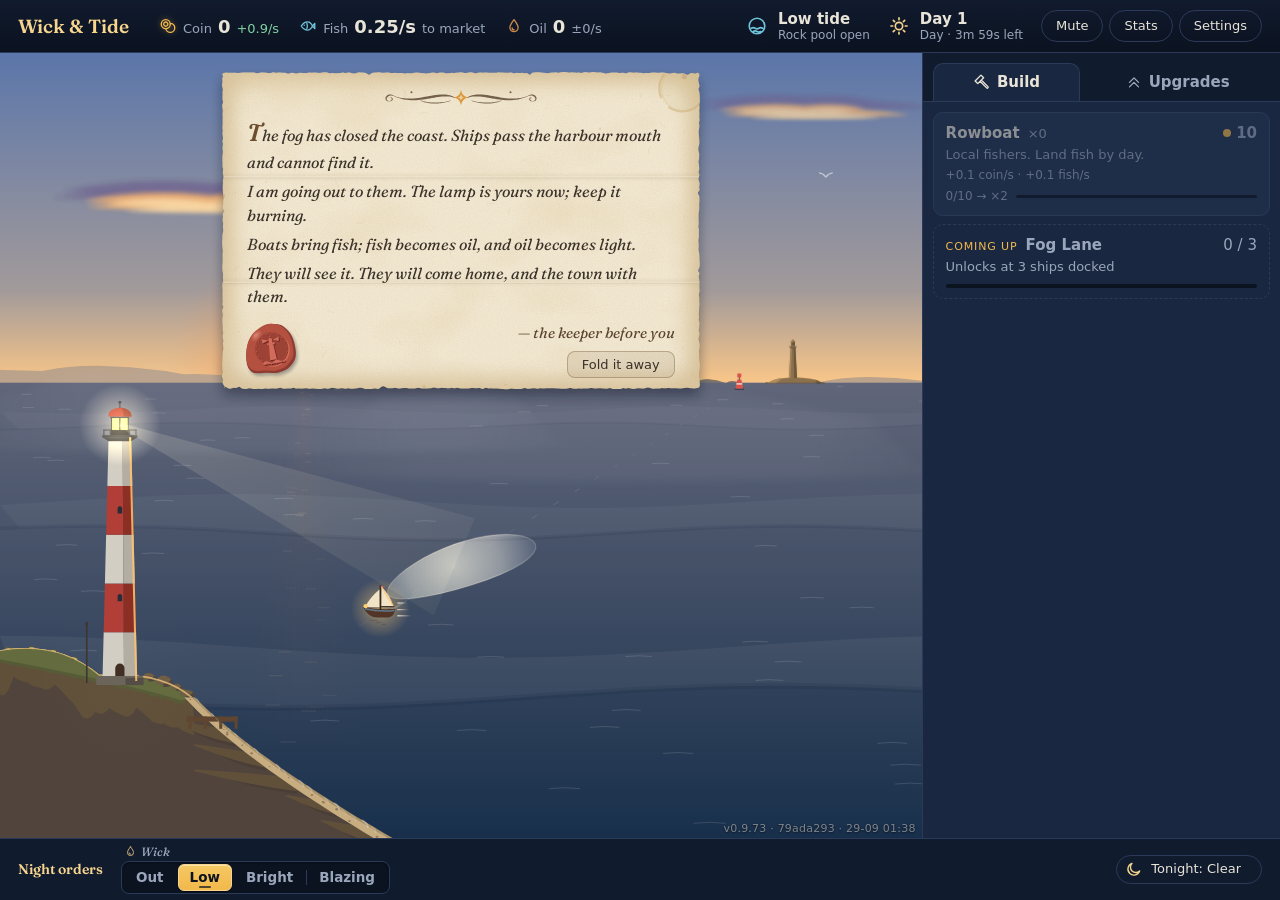
==== commit c8366d99: "Playtest build: fable-plan 79ada293" ====
--- a/extended/index.html
+++ b/extended/index.html
@@ -4,8 +4,8 @@
     <meta charset="UTF-8" />
     <meta name="viewport" content="width=device-width, initial-scale=1.0" />
     <title>Wick &amp; Tide</title>
-    <script type="module" crossorigin src="./assets/index-BWjS3872.js"></script>
-    <link rel="stylesheet" crossorigin href="./assets/index-BGrGQcFS.css">
+    <script type="module" crossorigin src="./assets/index-DHN_jDin.js"></script>
+    <link rel="stylesheet" crossorigin href="./assets/index-BlmLqjWX.css">
   </head>
   <body>
     <div id="app"></div>
--- a/extended/assets/index-BlmLqjWX.css
+++ b/extended/assets/index-BlmLqjWX.css
@@ -0,0 +1 @@
+@font-face{font-family:Fraunces Variable;font-style:normal;font-display:swap;font-weight:100 900;src:url(./fraunces-vietnamese-soft-normal-DSA2Kggd.woff2)format("woff2-variations");unicode-range:U+102-103,U+110-111,U+128-129,U+168-169,U+1A0-1A1,U+1AF-1B0,U+300-301,U+303-304,U+308-309,U+323,U+329,U+1EA0-1EF9,U+20AB}@font-face{font-family:Fraunces Variable;font-style:normal;font-display:swap;font-weight:100 900;src:url(./fraunces-latin-ext-soft-normal-DKHvU-YN.woff2)format("woff2-variations");unicode-range:U+100-2BA,U+2BD-2C5,U+2C7-2CC,U+2CE-2D7,U+2DD-2FF,U+304,U+308,U+329,U+1D00-1DBF,U+1E00-1E9F,U+1EF2-1EFF,U+2020,U+20A0-20AB,U+20AD-20C0,U+2113,U+2C60-2C7F,U+A720-A7FF}@font-face{font-family:Fraunces Variable;font-style:normal;font-display:swap;font-weight:100 900;src:url(./fraunces-latin-soft-normal-C-lS_vzd.woff2)format("woff2-variations");unicode-range:U+??,U+131,U+152-153,U+2BB-2BC,U+2C6,U+2DA,U+2DC,U+304,U+308,U+329,U+2000-206F,U+20AC,U+2122,U+2191,U+2193,U+2212,U+2215,U+FEFF,U+FFFD}@font-face{font-family:Fraunces Variable;font-style:italic;font-display:swap;font-weight:100 900;src:url(./fraunces-vietnamese-soft-italic-CyEZfaGz.woff2)format("woff2-variations");unicode-range:U+102-103,U+110-111,U+128-129,U+168-169,U+1A0-1A1,U+1AF-1B0,U+300-301,U+303-304,U+308-309,U+323,U+329,U+1EA0-1EF9,U+20AB}@font-face{font-family:Fraunces Variable;font-style:italic;font-display:swap;font-weight:100 900;src:url(./fraunces-latin-ext-soft-italic-CFDsOWEG.woff2)format("woff2-variations");unicode-range:U+100-2BA,U+2BD-2C5,U+2C7-2CC,U+2CE-2D7,U+2DD-2FF,U+304,U+308,U+329,U+1D00-1DBF,U+1E00-1E9F,U+1EF2-1EFF,U+2020,U+20A0-20AB,U+20AD-20C0,U+2113,U+2C60-2C7F,U+A720-A7FF}@font-face{font-family:Fraunces Variable;font-style:italic;font-display:swap;font-weight:100 900;src:url(./fraunces-latin-soft-italic-CIOv5diB.woff2)format("woff2-variations");unicode-range:U+??,U+131,U+152-153,U+2BB-2BC,U+2C6,U+2DA,U+2DC,U+304,U+308,U+329,U+2000-206F,U+20AC,U+2122,U+2191,U+2193,U+2212,U+2215,U+FEFF,U+FFFD}:root{--ink:#0b1220;--ink-2:#111b2e;--ink-3:#1a2740;--line:#2a3a58;--text:#e8e4d8;--muted:#9aa6bb;--lamp:#f2b84b;--lamp-soft:#f7d58e;--coin:#f2b84b;--fish:#6fc3d8;--oil:#c98a4a;--good:#7fd3a0;--warn:#ff9b7a;--radius:10px;--serif:"Fraunces Variable", "Iowan Old Style", "Palatino Linotype", Palatino, Georgia, serif;--sans:system-ui, -apple-system, "Segoe UI", Roboto, sans-serif;--lightningcss-light: ;--lightningcss-dark:initial;color-scheme:dark}*{box-sizing:border-box}html{font-variation-settings:"SOFT" 100}html,body{background:var(--ink);height:100%;color:var(--text);font:15px/1.4 var(--sans);margin:0}#app{height:100%}button{font:inherit;color:inherit;cursor:pointer}:focus-visible{outline:2px solid var(--lamp);outline-offset:2px}.layout{--shop-w:clamp(300px, 28vw, 400px);grid-template-columns:minmax(0, 1fr) var(--shop-w);grid-template-rows:auto minmax(0,1fr) auto;grid-template-areas:"hud hud""scene shop""orders orders";height:100%;display:grid}.hud{background:linear-gradient(var(--ink-2), var(--ink));border-bottom:1px solid var(--line);grid-area:hud;align-items:center;gap:18px;min-width:0;padding:10px 18px;display:flex}.brand-box{flex-direction:column;margin-right:12px;line-height:1.15;display:flex}.brand-sub{gap:8px;min-width:0;display:flex}.legacy.hidden{display:none}.mult-of{color:var(--muted);letter-spacing:.04em;text-transform:uppercase;flex:none;margin-right:-2px;font-size:10px;line-height:14px}.legacy{color:var(--lamp);font-variant-numeric:tabular-nums;cursor:help;text-underline-offset:2px;font-size:12px;-webkit-text-decoration:underline dotted #f2b84b80;text-decoration:underline dotted #f2b84b80}.brand{font:600 19px var(--serif);color:var(--lamp-soft);letter-spacing:0;white-space:nowrap;margin:0}.resources{grid-template-columns:repeat(4,minmax(118px,max-content));gap:12px 20px;display:grid}.res.hidden{visibility:hidden}.tide{color:var(--muted);font-variant-numeric:tabular-nums;align-items:center;gap:10px;margin-left:auto;display:flex}.tide .tide-name{color:var(--text);font:600 15px var(--sans)}.tide .tide-note{font-size:12px}.tide-icon{color:var(--fish)}.res{white-space:nowrap;align-items:baseline;gap:6px;min-width:0;display:flex}.res .swatch{flex:none;align-self:center}.res-coin .swatch{color:var(--coin);filter:drop-shadow(0 0 3px #f2b84b73)}.res-fish .swatch{color:var(--fish)}.res-oil .swatch{color:var(--oil)}.res-salt .swatch{color:#d8d2c2}.res .label{color:var(--muted);font-size:13px}.res .value{font-variant-numeric:tabular-nums;font-size:18px;font-weight:650}.res .rate{color:var(--good);font-variant-numeric:tabular-nums;font-size:13px}.res .rate.muted{color:var(--muted)}.res .rate.falling{color:var(--warn)}.clock{color:var(--muted);font-variant-numeric:tabular-nums;align-items:center;gap:10px;display:flex}.clock-text{white-space:nowrap;flex-direction:column;line-height:1.2;display:flex}.clock .day{color:var(--text);font:600 15px var(--sans)}.clock .phase{font-size:12px}.phase-icon{color:var(--lamp-soft)}.phase-icon[data-icon=moon]{color:var(--text)}.hud-actions{gap:6px;display:flex}.hud-btn{border:1px solid var(--line);color:var(--text);background:0 0;border-radius:99px;padding:6px 14px;font-size:13px}.hud-btn:hover{border-color:var(--lamp);color:var(--lamp-soft)}.scene{background:linear-gradient(#1b2d4f,#10213a 55%,#0c1a2c 56%,#081322);grid-area:scene;position:relative;overflow:hidden}.scene-canvas{width:100%;height:100%;display:block;position:absolute;inset:0}.build-tag{z-index:1;-webkit-user-select:none;user-select:none;color:#e8e4d880;text-shadow:0 1px 2px #050912b3;letter-spacing:.02em;white-space:nowrap;background:0 0;border:0;padding:0;font:11px/1.2 system-ui,sans-serif;position:absolute;bottom:3px;right:6px}.build-tag:hover,.build-tag:focus-visible{color:var(--lamp-soft);text-underline-offset:2px;text-decoration:underline}.scene.trailer :is(.build-tag,.whats-new-note){display:none}.whats-new-note{z-index:2;background:#0b1220c7;border:1px solid #f2b84b73;border-radius:99px;align-items:center;font-size:12px;animation:.6s ease-out both wn-in;display:flex;position:absolute;bottom:22px;right:6px}.whats-new-note button{color:var(--lamp-soft);white-space:nowrap;background:0 0;border:0;padding:4px 6px 4px 12px}.whats-new-note .wn-open:hover{text-underline-offset:2px;text-decoration:underline}.whats-new-note .wn-hide{color:var(--muted);padding:4px 10px 4px 4px;font-size:14px;line-height:1}.whats-new-note .wn-hide:hover{color:var(--lamp-soft)}@keyframes wn-in{0%{opacity:0;transform:translateY(6px)}}.reduce-motion .whats-new-note{animation:none}.coast-rule{z-index:2;border:1px solid var(--line);max-width:calc(100% - 292px);color:var(--muted);white-space:nowrap;cursor:help;background:#0b1220b8;border-radius:99px;align-items:center;gap:7px;padding:4px 12px 4px 7px;font-size:13px;transition:opacity .3s;display:flex;position:absolute;top:10px;left:10px}.coast-rule .beacon.coast-glyph{width:15px;height:15px;box-shadow:none;border-width:1px;font-size:9px}.coast-rule-name{color:var(--text,#e8e4d8);font-weight:650}.coast-rule-head{align-items:center;gap:7px;min-width:0;max-width:100%;display:flex}.coast-rule-line{text-overflow:ellipsis;overflow:hidden}.coast-rule-site{text-overflow:ellipsis;max-width:100%;color:var(--lamp-soft);overflow:hidden}.coast-rule.two{border-radius:14px;flex-direction:column;align-items:flex-start;gap:1px;padding:4px 14px 5px 7px}.coast-rule.two .coast-rule-site{border-top:1px solid var(--line);align-self:stretch;margin-top:2px;padding-top:3px;padding-left:22px;font-size:12.5px}.coast-rule-site-label{letter-spacing:.08em;text-transform:uppercase;color:var(--muted);margin-right:7px;font-size:10px;font-weight:650}.coast-rule-site[hidden]{display:none}.scene:has(.coach.show) .coast-rule{opacity:0;pointer-events:none}@media (max-width:1000px){.coast-rule{max-width:calc(100% - 20px)}.scene:has(.toast.show) .coast-rule{opacity:0;pointer-events:none}}.scene.trailer .coast-rule{display:none}.scene:has(.arrival-card:not(.hidden)) .coach{visibility:hidden}.arrival-card{z-index:3;border-radius:var(--radius);border:1px solid var(--line);border-left:3px solid var(--lamp);background:#0b1220eb;width:min(340px,100% - 20px);margin-left:max(-170px,10px - 50%);animation:.6s ease-out both arrival-in;position:absolute;top:46px;left:50%;overflow:hidden;box-shadow:0 10px 28px #0006}.arrival-card.hidden,.scene.trailer .arrival-card{display:none}.scene:has(.letter.show) .arrival-card{display:none}@keyframes arrival-in{0%{opacity:0;transform:translateY(-6px)}}.arrival-art{background-position:50%;background-size:cover;height:110px}.arrival-text{gap:5px;padding:10px 14px 12px;display:grid}.arrival-text p,.arrival-text h3{margin:0}.arrival-kicker{letter-spacing:.08em;text-transform:uppercase;color:var(--lamp-soft);font-size:11px}.arrival-text h3{font-family:var(--serif,serif);color:var(--text);font-size:18px}.arrival-line{color:var(--text);font-size:14px;font-weight:650}.arrival-how{color:var(--text);font-size:13px;line-height:1.4}.arrival-more summary{cursor:pointer;color:var(--muted);font-size:12px}.arrival-more summary:focus-visible{outline:2px solid var(--lamp-soft);outline-offset:2px}.arrival-more .arrival-rule{color:var(--muted);margin-top:4px;font-size:13px;line-height:1.4}.arrival-btn{margin-top:4px;padding:7px}@media (max-height:600px){.arrival-art{height:64px}.arrival-card{top:40px}.arrival-rule,.arrival-how{font-size:12px}}.coach{border-radius:var(--radius);pointer-events:none;border:1px solid #e8e4d814;border-left:3px solid var(--lamp);max-width:min(440px,80%);color:var(--text);text-align:left;opacity:0;background:#0b1220d6;padding:10px 16px 10px 14px;font-size:14px;transition:opacity .4s,transform .4s;position:absolute;top:16px;left:50%;transform:translate(-50%,-8px);box-shadow:0 8px 24px #00000059}.coach.show{opacity:1;transform:translate(-50%)}.scene:has(.toast.show) .coach{opacity:0}.coach.show{transition-delay:.35s,0s}:is(.scene:has(.toast.show) .coach,.scene:has(.letter.show) .coach){transition-duration:.2s;transition-delay:0s}.scene:has(.coach.show) .toast.show{transition-delay:.2s}.coach:before{content:"✦";color:var(--lamp);margin-right:8px}.letter{z-index:4;scrollbar-width:none;box-sizing:border-box;color:#3a3128;width:min(500px,100% - 16px);max-height:calc(100% - 16px);font:italic 16px/1.45 var(--serif);background:0 0/100% 100% no-repeat;flex-direction:column;gap:6px;padding:22px 36px 28px;display:none;position:absolute;top:12px;left:50%;overflow-y:auto;transform:translate(-50%,-8px)}.letter.show{animation:.6s ease-out both letter-in;display:flex}@keyframes letter-in{0%{opacity:0;transform:translate(-50%,-8px)}to{opacity:1;transform:translate(-50%)}}.reduce-motion .letter.show{animation:none;transform:translate(-50%)}.letter-flourish{align-self:center;width:176px;height:21px;margin:0 0 2px;display:block}.letter-flourish svg,.letter-seal svg{width:100%;height:100%;display:block}.letter-line{margin:0}.letter-line:first-of-type:first-letter{color:#6b4e2e;font-size:1.5em;font-weight:600}.letter-foot{justify-content:space-between;align-items:flex-end;gap:12px;margin-top:2px;display:flex}.letter-seal{flex:none;width:66px;height:68px;margin:0 0 -6px -8px;transform:rotate(-9deg)}.letter.show .letter-seal{animation:.5s cubic-bezier(.3,.7,.4,1.2) .45s both seal-press}@keyframes seal-press{0%{opacity:0;transform:rotate(-9deg)scale(1.4)}to{opacity:1;transform:rotate(-9deg)scale(1)}}.reduce-motion .letter.show .letter-seal{animation:none}.letter-foot-end{flex-direction:column;align-items:flex-end;gap:8px;min-width:0;display:flex}.letter-sign{text-align:right;color:#5a4430;margin:0;font-size:15px}.letter-title{font:600 20px var(--serif);color:#3a3128;text-align:center;margin:0 0 4px;font-style:normal}.letter-action{font:600 13px/1.35 var(--sans);color:#3a3128;text-align:center;margin:6px 0 0;font-style:normal}.letter-chain{font:13px/1.3 var(--sans);grid-template-columns:repeat(5,1fr);gap:6px;margin:0;padding:0;list-style:none;display:grid}.chain-step{text-align:center;flex-direction:column;align-items:center;gap:4px;display:flex;position:relative}.chain-step svg{color:#8a5a1c}.chain-step+.chain-step:before{content:"→";color:#8a7a5a;font-style:normal;position:absolute;top:5px;left:-9px}.letter .letter-close{width:auto;font:13px var(--sans);color:#3a3128;background:#6b4e2e1a;border:1px solid #6b4e2e59;border-radius:8px;padding:5px 14px}.letter .letter-close:hover{background:#6b4e2e2e;border-color:#6b4e2e99}.letter .letter-close:focus-visible{outline-offset:2px;outline:2px solid #8a5a1c}.scene:has(.letter.show) .coach{opacity:0}.trailer-game .letter{display:none}.toasts{pointer-events:none;z-index:2;flex-direction:column;gap:8px;width:min(250px,100% - 24px);display:flex;position:absolute;top:12px;right:12px}.toast{border-radius:var(--radius);border:1px solid var(--line);border-left:3px solid var(--lamp);opacity:0;background:#0b1220e6;align-items:center;gap:10px;padding:8px 12px;transition:opacity .35s,transform .35s;display:flex;transform:translate(16px);box-shadow:0 8px 24px #00000059}.toast.show{opacity:1;transform:none}.toast-icon{width:32px;height:32px;color:var(--lamp);background:#f2b84b1f;border:1px solid #f2b84b73;border-radius:50%;flex:none;place-items:center;display:grid}.toast-badge{background:50%/contain no-repeat;flex:none;width:44px;height:44px;margin:-4px -2px -4px -4px}.toast-text{flex-direction:column;min-width:0;font-size:13px;line-height:1.3;display:flex}.toast-kicker{color:var(--lamp-soft);letter-spacing:.08em;text-transform:uppercase;font-size:11px}.toast-text strong{font:600 14px var(--serif);color:var(--text);-webkit-line-clamp:2;-webkit-box-orient:vertical;display:-webkit-box;overflow:hidden}.toast-body{color:var(--muted);-webkit-line-clamp:4;-webkit-box-orient:vertical;font-size:12px;display:-webkit-box;overflow:hidden}.toast-note{-webkit-line-clamp:2;margin-top:2px}@media (max-width:1000px),(max-height:600px){.toasts{gap:6px;width:min(230px,100% - 32px);top:8px;right:10px}.toast{gap:8px;padding:6px 10px}.toast .toast-body{display:none}.toast-icon{width:28px;height:28px}.toast-badge{width:34px;height:34px;margin:-3px -1px -3px -3px}.toast-text strong{font-size:13px}.letter{gap:4px;font-size:15px;line-height:1.4}.letter-flourish{width:150px;height:18px}.letter-seal{width:48px;height:50px}}@media (max-height:440px) and (min-width:900px){.coach{max-width:min(820px,60%);padding:6px 14px;font-size:13px;top:8px}.letter{gap:2px;width:min(820px,60%);padding:14px 30px 22px;font-size:14px;line-height:1.35;top:2px}.letter-flourish{display:none}.letter-seal{width:40px;height:42px;margin:0 0 -4px -6px}.letter-foot-end{flex-direction:row;align-items:center;gap:12px}.letter-sign{font-size:13px}.letter .letter-close{padding:3px 12px;font-size:12px}}.panel{background:var(--ink-2);border-left:1px solid var(--line)}.shop{flex-direction:column;grid-area:shop;min-height:0;display:flex}.tabs{border-bottom:1px solid var(--line);gap:4px;padding:10px 10px 0;display:flex}.tab{border-radius:var(--radius) var(--radius) 0 0;color:var(--muted);background:0 0;border:1px solid #0000;border-bottom:none;flex:1;padding:8px 10px;font-weight:600;position:relative}.tab.active{background:var(--ink-3);border-color:var(--line);color:var(--text)}.tab .icon{vertical-align:-4px;margin-right:6px}.tabs.no-icons .tab .icon{display:none}.tabs.measuring>.tab.tab{flex:none}.badge{background:var(--lamp);color:var(--ink);border-radius:99px;margin-left:6px;padding:0 6px;font-size:12px;display:none}.badge.show{display:inline-block}.buy-mode{background:var(--ink-3);align-items:center;gap:8px;padding:8px 10px 0;display:flex}.buy-mode.hidden{display:none}.buy-mode .seg{flex:1}.buy-mode .seg .buy-mode-option{white-space:nowrap;flex:1;padding:2px 6px 3px}.item{position:relative}.item.bought-many:after{content:attr(data-bought);pointer-events:none;color:var(--lamp);text-shadow:0 1px 2px #0009;font-size:15px;font-weight:700;animation:.9s ease-out forwards bought-many;position:absolute;top:-4px;right:12px}@keyframes bought-many{0%{opacity:1;transform:translateY(0)}to{opacity:0;transform:translateY(-16px)}}.reduce-motion .item.bought-many:after{animation:none}@media (prefers-reduced-motion:reduce){.item.bought-many:after{animation:none}}.shop-list{background:var(--ink-3);flex-direction:column;flex:1;gap:8px;padding:10px;display:flex;overflow-y:auto}.item{text-align:left;border-radius:var(--radius);background:#22324f;border:1px solid #34486c;grid-template-columns:1fr auto;grid-template-areas:"head cost""desc desc";gap:2px 10px;padding:10px 12px;transition:background .12s,border-color .12s,transform 80ms;display:grid}.item:hover:not(.locked){border-color:var(--lamp);background:#2a3d60}.item:active:not(.locked){transform:translateY(1px)}.item.locked{opacity:.55;cursor:default}.item.suggest{border-color:var(--lamp);animation:1.6s ease-in-out infinite suggest}@keyframes suggest{50%{box-shadow:0 0 0 3px #f2b84b59,0 0 18px #f2b84b59}}.item.bought{animation:.45s ease-out bought}@keyframes bought{0%{background:#3b4f6e;transform:scale(1);box-shadow:0 0 0 2px #f2b84bb3,0 0 16px #f2b84b73}30%{transform:scale(1.025)}to{transform:scale(1)}}.item.denied{animation:.6s ease-in-out denied}@keyframes denied{10%{transform:translate(-4px)}25%{transform:translate(3px)}40%{transform:translate(-2px)}50%{transform:none}}.item.denied .cost{animation:.6s ease-out denied-cost}@keyframes denied-cost{0%{color:#ff9b7a}}.reduce-motion .item.bought{border-color:var(--lamp)}.reduce-motion .item.denied .cost{color:#ff9b7a}@media (prefers-reduced-motion:reduce){.item.bought{border-color:var(--lamp)}.item.denied .cost{color:#ff9b7a}}.row-head{grid-area:head;align-items:baseline;gap:8px;display:flex}.item .name{font-weight:650}.item .owned{color:var(--muted);font-variant-numeric:tabular-nums;white-space:nowrap;flex:none;font-size:13px}.item .desc{color:var(--muted);grid-area:desc;font-size:13px}.item .cost{color:var(--coin);font-variant-numeric:tabular-nums;grid-area:cost;font-weight:650}.item .cost:before{content:"";background:var(--coin);vertical-align:1px;border-radius:50%;width:8px;height:8px;margin-right:5px;display:inline-block}.item.locked .cost{color:var(--muted)}.item .milestone{color:var(--muted);font-variant-numeric:tabular-nums;flex-wrap:wrap;grid-column:1/-1;align-items:center;gap:8px;margin-top:3px;font-size:12px;display:flex}.item .milestone.hidden{display:none}.milestone-text{overflow-wrap:anywhere;min-width:0}.milestone-bar{background:var(--ink);border-radius:99px;flex:48px;min-width:48px;height:3px;overflow:hidden}.milestone-fill{background:var(--coin);opacity:.75;height:100%;transition:width .3s;display:block}.milestone.close .milestone-text{color:var(--lamp);font-weight:650}.milestone.done .milestone-bar{display:none}.milestone.done .milestone-text{color:var(--lamp)}.milestone.waiting .milestone-text{color:var(--muted);font-style:italic}.item.milestone-hit{animation:1.4s ease-out milestone-hit}@keyframes milestone-hit{0%{background:#6b5320;border-color:#ffd98a;box-shadow:0 0 0 3px #ffd98ae6,0 0 28px #f2b84bcc}30%{background:#4e4428;box-shadow:0 0 0 2px #ffd98a99,0 0 20px #f2b84b80}}.item.milestone-hit .milestone-text{animation:1.4s ease-out milestone-text}@keyframes milestone-text{0%,40%{color:#ffe3a3}}.reduce-motion .item.milestone-hit{background:#4e4428;border-color:#ffd98a}@media (prefers-reduced-motion:reduce){.item.milestone-hit{background:#4e4428;border-color:#ffd98a}}.item.teaser{border-style:dashed;border-color:var(--line);cursor:default;background:0 0;grid-template-areas:"head cost""desc desc""bar bar"}.item.teaser:hover{border-color:var(--line);background:0 0}.item.teaser .name{color:var(--muted)}.item.teaser .cost{color:var(--muted);font-weight:500}.item.teaser .cost:before{display:none}.teaser-label{letter-spacing:.08em;text-transform:uppercase;color:var(--lamp);font-size:11px}.teaser-bar{background:var(--ink);border-radius:99px;grid-area:bar;height:4px;margin-top:6px;overflow:hidden}.teaser-fill{background:var(--lamp);opacity:.7;height:100%;transition:width .4s;display:block}.item.coast-own{--coast:var(--lamp);border-left:4px solid var(--coast);padding-left:9px}.item.coast-own[data-type=home]{--coast:#7fb7de}.item.coast-own[data-type=fogbound]{--coast:#d9dfdc}.item.coast-own[data-type=strait]{--coast:#f0b45c}.item.coast-own[data-type=reach]{--coast:#9a86d8}.item.coast-own[data-type=frost]{--coast:#c4e8fa}.item.coast-own[data-type=shoals]{--coast:#96c484}.item.coast-own:hover:not(.locked){border-left-color:var(--coast)}.item.teaser.coast-own,.item.teaser.coast-own:hover{border-left:4px solid var(--coast)}.item.teaser.coast-own .teaser-label{color:var(--coast)}.item.teaser.coast-own .teaser-fill{background:var(--coast)}.item.coast-own .coast-tag{letter-spacing:.06em;text-transform:uppercase;color:var(--coast);white-space:nowrap;font-size:11px;font-weight:650}.item.coast-own .coast-tag:after{content:" ·";color:var(--muted);letter-spacing:0}.row-head .beacon.coast-glyph{width:15px;height:15px;box-shadow:none;border-width:1px;align-self:center;font-size:9px}.empty{color:var(--muted);text-align:center;margin:24px 8px;font-style:italic}.orders{background:var(--ink-2);border-top:1px solid var(--line);grid-area:orders;align-items:center;gap:18px;padding:10px 18px;display:flex}.orders-title{font:600 14px var(--serif);color:var(--lamp-soft);white-space:nowrap}.wick{border:1px solid var(--line);color:var(--muted);background:0 0;border-radius:99px;padding:5px 12px}.wick.active{background:var(--lamp);border-color:var(--lamp);color:var(--ink);font-weight:650}.orders{padding-block:6px}.seg-field{flex-direction:column;align-items:flex-start;gap:2px;display:flex}.seg-label{font:italic 500 12px/1.15 var(--serif);color:var(--muted);letter-spacing:.01em;cursor:help;align-items:center;gap:4px;padding-left:3px;display:flex}.seg-label .seg-icon{color:var(--lamp-soft);opacity:.85;flex:none}.seg-auto{border:1px solid var(--line);font:600 10px/1.4 var(--sans);color:var(--muted);border-radius:99px;margin-left:2px;padding:0 5px;font-style:normal}.seg-auto.hidden{display:none}.seg-effect{font:600 11px/1.4 var(--sans);color:var(--lamp-soft);white-space:nowrap;margin-left:4px;font-style:normal}.seg-effect:before{content:"· ";color:var(--muted);font-weight:400}.seg{border:1px solid var(--line);background:#05091273;border-radius:8px;align-items:stretch;gap:2px;padding:2px;display:flex;box-shadow:inset 0 1px 2px #00000059}.seg .seg-opt{color:var(--muted);background:0 0;border:1px solid #0000;border-radius:6px;padding:3px 11px 4px;font-size:13.5px;font-weight:600;line-height:1.35;transition:background .12s,color .12s;position:relative}.seg .seg-opt.hidden{display:none}.seg .seg-opt+.seg-opt:before{content:"";background:var(--line);pointer-events:none;width:1px;position:absolute;top:5px;bottom:5px;left:-2px}.seg .seg-opt[aria-checked=true]:before,.seg .seg-opt[aria-checked=true]+.seg-opt:before{display:none}.seg .seg-opt:hover:not([aria-checked=true]):not([aria-disabled=true]){color:var(--text);background:#e8e4d812}.seg .seg-opt[aria-checked=true]{background:linear-gradient(#f5c863, var(--lamp));color:var(--ink);border-color:#f7d58e;box-shadow:0 1px #00000073,inset 0 1px #fff6d88c}.seg .seg-opt[aria-checked=true]:after{content:"";background:var(--ink);opacity:.7;border-radius:1px;width:12px;height:2px;margin-left:-6px;position:absolute;bottom:2px;left:50%}.seg .seg-opt:focus-visible{outline:2px solid var(--lamp-soft);outline-offset:1px;z-index:1}.seg .seg-opt.advised:not([aria-checked=true]){border-color:var(--lamp);color:var(--lamp-soft);border-style:dashed}.post-group.auto .seg-opt{cursor:default}.post-group.auto .seg-opt:not([aria-checked=true]){opacity:.5}.warn{color:var(--warn);font-size:13px}.warn.calm{color:var(--muted)}.hint{color:var(--muted);margin:0 0 0 auto;font-size:13px}.orders>:is(.orders-title,.forecast){flex-shrink:0}.orders[data-tight="6"]>:is(.orders-title,.forecast){flex-shrink:1}.orders>.hint{min-width:14em}.hint.hidden,.post-group.hidden,.glass-glow.hidden{display:none}.glass-glow{color:var(--good);margin:0 0 8px;font-size:13px}.forecast{border:1px solid var(--line);white-space:nowrap;border-radius:99px;align-items:center;gap:8px;margin-left:auto;padding:4px 12px 4px 8px;font-size:13px;display:flex}.forecast-bonus{color:var(--muted)}.bell{border:1px solid var(--warn);color:var(--warn);white-space:nowrap;background:#ff9b7a1f;border-radius:99px;padding:5px 14px;font-weight:650}.bell:hover{background:#ff9b7a40}.bell.rung{background:var(--warn);color:var(--ink);cursor:default}.bell.hidden{display:none}.bell.idle{border-color:var(--line);color:var(--muted);cursor:help;background:0 0;font-weight:500}.bell.idle:hover{background:#ffffff0a}.bell-short,.orders:is([data-tight="4"],[data-tight="5"],[data-tight="6"]) .bell.idle .bell-text{display:none}.orders:is([data-tight="4"],[data-tight="5"],[data-tight="6"]) .bell.idle .bell-short{display:inline}.bell.waiting:not(.rung){color:#ffd2c2;background:#ff9b7a38;animation:3s ease-in-out infinite bell-call;box-shadow:0 0 0 2px #ff9b7a8c,0 0 14px #ff9b7a73}@keyframes bell-call{50%{background:#ff9b7a57;box-shadow:0 0 0 4px #ff9b7a40,0 0 24px #ff9b7ab3}}.coast-chip{border:1px solid var(--line);color:var(--muted);white-space:nowrap;text-overflow:ellipsis;cursor:help;border-radius:99px;flex:none;margin-left:auto;padding:5px 12px;font-size:13px;overflow:hidden}.coast-chip.hidden{display:none}.coast-chip:not(.hidden)+.forecast{margin-left:0}.coast-chip.on{color:#d9ecff;background:#7fb4e629;border-color:#7fb4e6;font-weight:650;animation:3s ease-in-out infinite chip-call;box-shadow:0 0 0 2px #7fb4e666,0 0 12px #7fb4e659}@keyframes chip-call{50%{background:#7fb4e642;box-shadow:0 0 0 4px #7fb4e633,0 0 22px #7fb4e699}}.forecast.beside-chip .forecast-text{display:none}.forecast.beside-chip .forecast-short{display:inline}.chip-short,.orders:is([data-tight="3"],[data-tight="4"],[data-tight="5"],[data-tight="6"]) .coast-chip .chip-text{display:none}.orders:is([data-tight="3"],[data-tight="4"],[data-tight="5"],[data-tight="6"]) .coast-chip .chip-short{display:inline}.orders:is([data-tight="3"],[data-tight="4"],[data-tight="5"],[data-tight="6"]) .coast-chip{max-width:190px}.post-group.nudge .seg-opt.advised:not([aria-checked=true]){animation:3s ease-in-out infinite post-call;box-shadow:0 0 0 2px #f0be5a73,0 0 12px #f0be5a66}@keyframes post-call{50%{box-shadow:0 0 0 3px #f0be5a40,0 0 20px #f0be5aa6}}.forecast[data-weather=storm]{border-color:var(--warn)}.forecast-bonus.matched{color:var(--good);font-weight:650}.weather-icon{color:var(--lamp-soft)}.forecast[data-weather=fog] .weather-icon{color:#c9d3e2}.forecast[data-weather=calm] .weather-icon{color:#8fc7e8}.forecast[data-weather=storm] .weather-icon{color:var(--warn)}@media (max-height:600px){.modal.light{padding:14px 24px}.modal.light h2{font-size:21px}}.backdrop{z-index:10;background:#050912b8;place-items:center;display:grid;position:fixed;inset:0}.modal{overscroll-behavior:contain;border:1px solid var(--line);background:linear-gradient(#1c2a45,#141f35);border-radius:14px;width:min(420px,92vw);max-height:96vh;padding:24px 28px;overflow-y:auto;box-shadow:0 20px 60px #00000080}.modal h2{font:600 24px var(--serif);color:var(--lamp-soft);margin:0 0 6px}.modal .lead{color:var(--muted);margin:0 0 14px}.log{gap:6px;margin:0 0 12px;display:grid}.log-line{border-bottom:1px dashed var(--line);justify-content:space-between;padding-bottom:4px;display:flex}.log dt{color:var(--muted)}.log dd{font-variant-numeric:tabular-nums;margin:0;font-weight:650}.modal .note{color:var(--muted);margin:0 0 16px;font-size:12px}.primary{border-radius:var(--radius);background:var(--lamp);width:100%;color:var(--ink);border:none;padding:10px;font-weight:700}.primary:hover{background:var(--lamp-soft)}.reduce-motion *{transition:none!important;animation:none!important}@media (prefers-reduced-motion:reduce){*{transition:none!important;animation:none!important}}@media (max-width:1180px){.hud{gap:14px;padding:8px 14px}.brand-box{margin-right:0}.resources{grid-template-columns:repeat(4,auto);gap:14px}.res-fish .rate,.tide .tide-note{display:none}.hud-btn{padding:5px 10px}}@media (max-width:1000px){.brand,.orders-title,.res .label,.clock .phase{display:none}.hud-actions{gap:4px}.hud-btn{padding:4px 9px;font-size:12px}}@media (max-height:800px){.item-gen.known:not(.coast-own) .desc{display:none}}@media (max-height:600px),(max-width:1000px){.item-gen:not(.coast-own) .desc,.item-up .desc{display:none}.item.coast-own .desc{-webkit-line-clamp:3;-webkit-box-orient:vertical;font-size:12px;display:-webkit-box;overflow:hidden}.item{padding:7px 10px}.item.coast-own{padding-left:7px}.shop-list{gap:6px;padding:8px}}@media (max-width:760px){.layout{grid-template:"hud""scene"40vh"shop"minmax(0,1fr)"orders"/1fr}.hud{flex-wrap:wrap;gap:10px 16px}.resources{grid-template-columns:repeat(2,auto)}.tide{margin-left:0}.orders{flex-wrap:wrap}.hint{margin-left:0}.brand,.orders-title,.res .label,.clock .phase{display:revert}}.tab.hidden{display:none}.shelf{flex-direction:column;gap:8px;display:flex}.shelf h3{font:600 16px var(--serif);color:var(--lamp-soft);margin:0}.shelf .shelf-title{color:var(--muted);letter-spacing:.04em;text-transform:uppercase;font-size:14px;font-family:var(--sans);margin:10px 2px 0}.bottle-card{border-radius:var(--radius);background:radial-gradient(circle at 85% 0,#6fc3d82e,#0000 60%),#22324f;border:1px solid #34486c;flex-direction:column;gap:6px;padding:12px 14px;display:flex}.bottle-head{color:var(--muted);justify-content:space-between;align-items:baseline;font-size:13px;display:flex}.bottle-head .glass{color:var(--fish)}.glass-count{color:#bfe9f3;font-variant-numeric:tabular-nums;font-size:18px;font-weight:700}.bottle-lead,.bottle-next{color:var(--muted);margin:0;font-size:13px}.bottle-next:empty{display:none}.bottle-btn{margin-top:4px}.primary:disabled{background:var(--line);color:var(--muted);cursor:default}.item .glass-cost{color:#9fdcec}.item .glass-cost:before{background:#9fdcec;border-radius:2px;transform:rotate(45deg)}.item-perk.locked .glass-cost{color:var(--muted)}.item-perk:has(.perk-live){grid-template-areas:"head cost""desc desc""live live"}.item-perk .perk-live{color:var(--text);grid-area:live;margin-top:2px;font-size:12px}.bottles{flex-wrap:wrap;gap:8px;display:flex}.bottles .empty{text-align:left;margin:8px 4px}.bottle{width:88px;color:var(--muted);text-align:center;flex-direction:column;align-items:center;gap:4px;font-size:12px;display:flex}.bottle-glass{background:linear-gradient(#bfe9f340,#6fc3d81f);border:1px solid #bfe9f380;border-radius:16px 8px 8px 16px;width:70px;height:34px;position:relative}.bottle-glass:after{content:"";background:#a9744a;border-radius:2px;width:9px;height:10px;position:absolute;top:11px;right:-9px}.bottle-ship{border-bottom:13px solid #f3ead6;border-left:7px solid #0000;border-right:7px solid #0000;width:0;height:0;position:absolute;top:8px;left:38px}.bottle-ship:after{content:"";background:#7a4f36;border-radius:0 0 6px 6px;width:24px;height:5px;position:absolute;top:13px;left:-12px}.bottle-glass .bottle-mark{width:16px;height:16px;box-shadow:none;border-width:1px;margin-top:-8px;font-size:9px;position:absolute;top:50%;left:4px}.bottle-glass .bottle-seal{z-index:1;background:radial-gradient(circle at 40% 35%,#d8664c,#9c3624 70%);border-radius:50%;width:13px;height:13px;position:absolute;top:7px;right:-14px;box-shadow:0 1px 2px #00000073}.bottle.sealed .bottle-label{color:var(--lamp-soft)}.bottle[data-type=home] .bottle-glass{border-color:#7fb7decc}.bottle[data-type=fogbound] .bottle-glass{border-color:#d9dfdccc}.bottle[data-type=strait] .bottle-glass{border-color:#f0b45ccc}.bottle[data-type=reach] .bottle-glass{border-color:#9a86d8d9}.bottle[data-type=frost] .bottle-glass{border-color:#c4e8fae6}.bottle[data-type=shoals] .bottle-glass{border-color:#96c484d9}.secondary{border-radius:var(--radius);border:1px solid var(--line);color:var(--text);background:0 0;padding:10px;font-weight:600}.secondary:hover{border-color:var(--muted)}.modal.wide{width:min(880px,94vw);max-height:94vh;padding:18px 24px;overflow-y:auto}.modal.wide .log{gap:2px;font-size:13px}.modal.wide .primary{padding:8px}.stats-cols{grid-template-columns:1fr 1fr;gap:24px;display:grid}.stats-bests{margin-top:6px}.stats-bests .log-line{align-items:baseline;gap:12px}.stats-bests .log-line dt{flex:none}.stats-bests .log-line dd{text-align:right}.modal.wide .stats-bests .log{grid-template-columns:1fr 1fr;column-gap:24px;display:grid}.modal h3{font:600 16px var(--serif);color:var(--lamp-soft);margin:6px 0 8px}.ach-title{margin-top:4px}.ach-grid{grid-template-columns:repeat(4,1fr);gap:6px;margin:0 0 16px;padding:0;list-style:none;display:grid}.ach{border:1px solid var(--line);border-radius:var(--radius);opacity:.55;align-items:center;gap:8px;padding:6px 8px;display:flex}.ach.on{opacity:1;border-color:#f2b84b80}.ach-badge{background:50%/contain no-repeat;flex:none;width:48px;height:48px;margin:-4px -2px -4px -3px}@media (max-width:1000px),(max-height:600px){.ach-badge{width:40px;height:40px;margin:-3px -1px -3px -3px}}.sr-only{clip:rect(0 0 0 0);white-space:nowrap;border:0;width:1px;height:1px;margin:-1px;padding:0;position:absolute;overflow:hidden}.ach-text{min-width:0;color:var(--muted);flex-direction:column;font-size:11px;line-height:1.25;display:flex}.ach-text strong{color:var(--text);font-size:12.5px}@media (max-width:760px){.stats-cols,.modal.wide .stats-bests .log{grid-template-columns:1fr}.ach-grid{grid-template-columns:1fr 1fr}}.modal.settings{overscroll-behavior:contain;width:min(460px,94vw);max-height:94vh;overflow-y:auto}.set-about{color:var(--muted);margin:0 0 8px;font-size:11px}.set-about-row{justify-content:space-between;align-items:baseline;gap:10px;margin:0 0 8px;display:flex}.set-about-row .set-about{margin:0}.set-about-row .link-btn{white-space:nowrap;font-size:12px}.set-footer{z-index:1;background:#141f35;margin:0 0 -24px;padding:10px 0 24px;position:sticky;bottom:-24px;box-shadow:0 -10px 12px -8px #05091299}.set-row{border-bottom:1px dashed var(--line);justify-content:space-between;align-items:center;gap:12px;padding:6px 0;display:flex}.set-row label{color:var(--muted)}.set-row input[type=range]{width:180px;accent-color:var(--lamp)}.set-row input[type=checkbox]{width:18px;height:18px;accent-color:var(--lamp)}.set-row select{appearance:none;min-width:0;max-width:62%;font:inherit;color:#e8e2d2;cursor:pointer;text-overflow:ellipsis;background:#16203a url("data:image/svg+xml,%3Csvg xmlns='http://www.w3.org/2000/svg' width='10' height='6' viewBox='0 0 10 6'%3E%3Cpath d='M1 1l4 4 4-4' fill='none' stroke='%239AA3B5' stroke-width='1.5' stroke-linecap='round' stroke-linejoin='round'/%3E%3C/svg%3E") right 10px center no-repeat;border:1px solid #26324f;border-radius:8px;padding:5px 30px 5px 10px;font-size:14px;transition:border-color .15s}.set-row select:hover{border-color:#9aa3b5}.set-row select:focus-visible{outline-offset:1px;border-color:#f2c14e;outline:2px solid #f2c14e}.set-row select option{color:#e8e2d2;background:#16203a}.save-box{width:100%;color:var(--text);background:var(--ink);border:1px solid var(--line);resize:vertical;word-break:break-all;border-radius:8px;margin:4px 0 8px;padding:8px;font:12px/1.3 ui-monospace,Consolas,monospace}.save-box[hidden]{display:none}.link-btn{color:#9aa3b5;text-underline-offset:3px;background:0 0;border:0;padding:2px 0;font-size:13px;-webkit-text-decoration:underline #9aa3b573;text-decoration:underline #9aa3b573}.link-btn:hover{color:#e8e2d2}.save-toggle{margin-top:8px;display:block}.set-status{min-height:1.3em;color:var(--good);margin:6px 0 10px;font-size:13px}.set-danger{justify-content:space-between;align-items:center;gap:10px;margin-bottom:14px;display:flex}.link-btn.danger{text-align:left;color:#e07a5fbf;flex:none;text-decoration-color:#e07a5f66}.link-btn.danger:hover{color:#e07a5f}.link-btn.danger.armed{color:#e07a5f;font-weight:700;text-decoration-color:#e07a5f}.set-danger .secondary{flex:none;margin-left:auto}@media (max-height:440px) and (min-width:900px){.modal.settings{grid-template-columns:.9fr 1.5fr 1fr;align-items:start;column-gap:28px;width:min(1100px,96vw);max-height:96vh;padding:8px 20px 10px;display:grid}.modal.settings h2{grid-column:1/-1;margin:0;font-size:18px}.modal.settings h3{margin:2px 0;font-size:14px}.modal.settings .set-row{padding:3px 0}.modal.settings .set-row button{white-space:nowrap;padding-top:4px;padding-bottom:4px}.modal.settings .save-box{resize:none;height:44px;margin:2px 0 4px}.modal.settings .set-status{min-height:0;margin:2px 0}.modal.settings .set-danger{margin-bottom:0}.modal.settings .modal-actions{gap:6px}.modal.settings .set-row input[type=range]{width:150px}.modal.settings .set-row label{white-space:nowrap}.modal.settings{grid-template-rows:auto auto 1fr}.modal.settings>.set-group{grid-row:2/4}.modal.settings>.set-group:nth-child(2){grid-column:1;align-self:start}.modal.settings>.set-group:nth-child(3){grid-column:2}.modal.settings>.set-group:nth-child(4){grid-area:2/3}.modal.settings>.set-footer{box-shadow:none;background:0 0;grid-area:3/3;align-self:end;margin:6px 0 0;padding:0;position:static}.modal.settings .set-footer .primary{padding:7px}}@media (min-height:441px) and (max-height:640px) and (min-width:900px){.modal.settings{grid-template:"title title""sound save""display save""display done"1fr/1fr 1fr;align-items:start;column-gap:28px;width:min(860px,94vw);padding-top:16px;padding-bottom:16px;display:grid}.modal.settings h2{grid-area:title;margin:0 0 4px}.modal.settings>.set-group:nth-child(2){grid-area:sound}.modal.settings>.set-group:nth-child(3){grid-area:display}.modal.settings>.set-group:nth-child(4){grid-area:save}.modal.settings>.set-footer{box-shadow:none;background:0 0;grid-area:done;align-self:end;margin:0;padding:0;position:static}.modal.settings .save-box{resize:none;height:64px}.modal.settings .set-danger{margin-bottom:0}}.modal-actions{grid-template-columns:1fr 1fr;gap:10px;display:grid}.perk-list{flex-direction:column;gap:8px;display:flex}.tab{white-space:nowrap;padding:8px 6px}.modal.chart{width:min(640px,94vw);max-height:94vh;overflow-y:auto}.modal.chart .note{margin-bottom:10px}.modal.chart .modal-actions{grid-template-columns:1fr;margin-top:14px}.modal.chart:has(.chart-offers.three){width:min(860px,94vw)}.chart-offers.three{grid-template-columns:repeat(3,1fr)}@media (max-width:700px){.chart-offers.three{grid-template-columns:1fr}}.chart-offers{grid-template-columns:1fr 1fr;gap:12px;display:grid}.chart-card{text-align:left;color:var(--text);border:1px solid var(--line);border-radius:var(--radius);cursor:pointer;background:#ffffff0a;flex-direction:column;gap:6px;padding:10px;display:flex}.chart-card:hover,.chart-card:focus-visible{border-color:var(--lamp);background:#ffd68c14}.chart-name{font:600 17px var(--serif);color:var(--lamp-soft)}.chart-rule{color:var(--muted);flex:1;font-size:12.5px;line-height:1.4}.chart-sail{border-radius:var(--radius);background:var(--lamp);color:var(--ink);text-align:center;margin-top:4px;padding:7px;font-weight:700}.chart-card:hover .chart-sail{background:var(--lamp-soft)}.chart-card{position:relative}.chart-pill{background:var(--lamp);max-width:calc(100% - 32px);color:var(--ink);white-space:nowrap;text-overflow:ellipsis;border-radius:99px;padding:2px 9px;font-size:12px;font-weight:700;position:absolute;top:16px;left:16px;overflow:hidden;box-shadow:0 1px 4px #00000059}.chart-view{background:#f1e7d0 50%/100% 100% no-repeat;border:1px solid #00000059;border-radius:8px;flex:none;height:86px;display:block;position:relative;overflow:hidden;box-shadow:0 2px 6px #0000004d}@media (max-width:560px){.chart-offers{grid-template-columns:1fr}}.keepsake-help{color:var(--muted);margin:2px 2px 8px;font-size:12px}.keepsake-list{grid-template-columns:1fr 1fr;gap:8px;display:grid}.keepsake{border:1px solid var(--line);border-radius:var(--radius);background:#ffffff0a;grid-template-columns:38px minmax(0,1fr);align-content:start;gap:3px 8px;padding:8px 10px 8px 6px;display:grid}.keepsake[hidden]{display:none}.keepsake .row-head{display:contents}.keepsake .name{grid-area:1/2;align-self:center;font-weight:650}.keepsake .owned{color:var(--muted);white-space:nowrap;grid-area:2/1;place-self:start center;font-size:11px}.keepsake .desc{color:var(--muted);grid-area:2/2;font-size:12px}.keepsake.none{opacity:.55}.keepsake-icon{background:50%/contain no-repeat;grid-area:1/1;align-self:start;width:38px;height:38px;margin-top:-2px}.keepsake.none .keepsake-icon{filter:saturate(.4)}@media (max-width:1000px),(max-height:600px){.keepsake{grid-template-columns:30px minmax(0,1fr)}.keepsake-icon{width:30px;height:30px}}.chart-mastery{font:italic 12px var(--serif);color:var(--muted)}.chart-job{color:var(--lamp-soft);font-size:12px;font-weight:600}.chart-job:before{content:"";vertical-align:0;background:#c0503a;border-radius:50%;width:8px;height:8px;margin-right:6px;display:inline-block}.chart-mastery.read{color:var(--lamp-soft)}.chart-mastery.ahead{font:600 12px var(--serif);color:var(--lamp-soft);font-style:normal}.modal .keepsake-note{color:var(--good)}.modal .pace-note{color:var(--lamp-soft);margin:-6px 0 12px;font-size:13px}.book-section.hidden{display:none}.shelf .book-title{align-items:baseline;gap:8px;display:flex}.shelf .book-title>span:first-child{flex:1}.book-count{text-transform:none;letter-spacing:0;font-variant-numeric:tabular-nums;font-size:12px}.visitor-book{color:#3a3128;background:0 0/100% 100% no-repeat;grid-template-columns:repeat(2,minmax(0,1fr));gap:0 34px;padding:14px 20px 26px;display:grid}.book-page{overflow-wrap:anywhere;border-bottom:1px solid #6b4e2e33;flex-direction:column;gap:2px;padding:7px 2px 8px;display:flex}.book-page:nth-last-child(-n+2){border-bottom:0}.book-page .row-head{align-items:center;gap:6px;display:flex}.book-page .name{color:#6f604b;font:italic 14px/1.25 var(--serif);flex:1}.book-page .desc{color:#6f604b;padding-left:24px;font-size:12px;line-height:1.35}.book-page.seen .name{color:#3a3128;font-style:normal;font-weight:650}.book-page.seen .desc{color:#4a6639}.book-ship{clip-path:polygon(0 45%,45% 45%,45% 0,55% 0,55% 45%,100% 45%,85% 100%,12% 100%);background:#6f604b59;flex:none;width:18px;height:10px}.book-page.seen .book-ship{background:#b4503f}.book-page .hidden{display:none}.page-rules{flex-direction:column;gap:3px;margin-top:1px;display:flex}.pick-lead{font:italic 11.5px/1.3 var(--serif);color:#8b5a2b}.page-rule{text-align:left;color:#3a3128;cursor:pointer;background:#fffbee73;border:1px solid #6b4e2e52;border-radius:4px;align-items:flex-start;gap:6px;width:100%;margin:0;padding:3px 6px 4px;font-family:inherit;font-size:12px;font-weight:400;line-height:1.3;display:flex}.page-rule:hover:not(:disabled):not(.page-kept){background:#fff5dce6;border-color:#b4503fb3}.page-rule:focus-visible{outline-offset:1px;outline:2px solid #b4503f}.page-rule:disabled{cursor:default}.rule-mark{box-sizing:border-box;border:1.5px solid #6b4e2e8c;border-radius:50%;flex:none;width:11px;height:11px;margin-top:2px}.rule-body{min-width:0}.rule-tag{font:italic 11px/1 var(--serif);color:#8b5a2b;white-space:nowrap;margin-left:5px}.rule-gain{color:#5c4f36;margin-top:1px;font-size:11px;font-style:italic;font-weight:600;line-height:1.25;display:block}.page-rule.current .rule-mark{background:radial-gradient(circle,#4a6639 0 2.5px,#0000 3px);border-color:#4a6639}.page-rule.armed{background:#b4503f21;border-color:#b4503f}.page-rule.armed .rule-mark{background:#b4503f;border-color:#b4503f}.page-rule.armed .rule-tag{white-space:normal;color:#9a3a2a;margin:3px 0 0;font-weight:650;line-height:1.25;display:block}.page-rule.kept{color:#2f4524;background:#4a66391f;border-color:#4a663999}.page-rule.kept .rule-mark{clip-path:polygon(14% 52%,30% 36%,43% 50%,74% 16%,90% 32%,43% 82%);background:#4a6639;border:0;border-radius:0;width:12px;height:12px}.page-rule.kept .rule-tag{color:#4a6639}.page-rule.other{color:#8d8272;background:0 0;border:1px dashed #6b4e2e40}.page-rule.other .rule-mark{border-color:#6b4e2e40}.book-section{container-type:inline-size}@container (width<=460px){.visitor-book{grid-template-columns:minmax(0,1fr);padding:12px 18px 24px 24px}.book-page{padding:6px 0 7px}.book-page:nth-last-child(2){border-bottom:1px solid #6b4e2e33}.page-rules{gap:4px}}.book-page.to-pick .name:after{content:"";vertical-align:middle;background:#b4503f;border-radius:50%;width:6px;height:6px;margin:0 0 2px 6px;display:inline-block}.anchor-btn{border:1px solid var(--lamp);color:var(--lamp-soft);white-space:nowrap;background:#ffd68c1f;border-radius:99px;padding:5px 14px;font-weight:650}.anchor-btn:hover{background:#ffd68c40}.anchor-btn.hidden{display:none}.bond-btn{color:#efe8d4;white-space:nowrap;background:#e9e2ce1f;border:1px solid #d9d2bf;border-radius:99px;padding:5px 14px;font-weight:650}.bond-btn:not(.bonded):not([aria-disabled=true]):hover{background:#e9e2ce3d}.bond-btn[aria-disabled=true]:not(.bonded){opacity:.55}.bond-btn.bonded{cursor:default;opacity:.85;background:0 0;border-style:dashed}.bond-btn.hidden{display:none}.sail-btn{color:#f3e3dc;white-space:nowrap;background:#d6786824;border:1px solid #e8b4a8;border-radius:99px;padding:5px 14px;font-weight:650}.sail-btn:not(.given):not([aria-disabled=true]):hover{background:#d6786847}.sail-btn.given{cursor:default;opacity:.85;background:0 0;border-style:dashed}.sail-btn.hidden{display:none}.stand-btn{color:#dcecf3;white-space:nowrap;background:#68aad624;border:1px solid #a8d4e8;border-radius:99px;padding:5px 14px;font-weight:650}.stand-btn:not(.given):not([aria-disabled=true]):hover{background:#68aad647}.stand-btn.given{cursor:default;opacity:.85;background:0 0;border-style:dashed}.stand-btn.hidden{display:none}.convoy-btn{white-space:nowrap;color:#0d1a2b;background:linear-gradient(#9cc2df,#7ea7c7);border:1px solid #b4d3ea;border-radius:99px;padding:5px 14px;font-weight:700;box-shadow:0 2px #00000059,0 0 12px #8fb7d640}.convoy-btn.hidden{display:none}.convoy-btn:not(.at-sea):hover{background:linear-gradient(#b4d3ea,#8fb7d6)}.convoy-btn.fresh:not(.at-sea){animation:.9s ease-in-out 2 convoy-call}@keyframes convoy-call{50%{box-shadow:0 2px #00000059,0 0 0 4px #8fb7d673,0 0 22px #8fb7d699}}.convoy-btn.at-sea{color:#d8e8f4;box-shadow:none;cursor:default;opacity:.85;background:0 0;border:1px dashed #8fb7d6;font-weight:650}.modal .visitor-note{color:var(--lamp-soft);margin:0 0 14px;font-size:14px;font-style:italic}.modal .log-story{color:var(--lamp-soft);font-family:var(--serif);margin:-4px 0 14px;font-size:16px;font-style:italic;line-height:1.4}.modal .log-ready{color:var(--lamp);margin:0 0 12px;font-weight:600}.backdrop.log-backdrop{background:#05091280}.modal .anchor-note{color:var(--lamp-soft);margin:0 0 14px;font-size:14px}.great-light{font:italic 13px/1.45 var(--serif);color:var(--muted);align-items:flex-start;gap:10px;margin:14px 2px 4px;display:flex}.great-light-icon{clip-path:polygon(30% 0,70% 0,70% 12%,85% 16%,100% 100%,0 100%,15% 16%,30% 12%);background:#45506a;flex:none;width:10px;height:30px;margin-top:2px}.great-light-card{flex-direction:column;gap:8px;display:flex}.great-light-card .great-light{margin-top:0}.part-list{flex-direction:column;gap:6px;display:flex}.part-list.hidden{display:none}.item-part{grid-template-areas:"head head""desc desc""cost cost"}.item-part .part-cost{margin-top:2px;font-size:13px}.item-part .part-cost:empty,.item-part .part-cost:before{display:none}.item-part.locked .part-cost{color:var(--muted)}.item-part.built{opacity:.7;border-color:#6b5a33}.item-part.built .owned{color:var(--lamp-soft)}.item-part.built{padding-top:6px;padding-bottom:6px}.item-part.built .desc{display:none}.chain-card{border-radius:var(--radius);background:radial-gradient(circle at 15% 0,#ffc45c24,#0000 60%),#1f2c46;border:1px solid #34486c;flex-direction:column;gap:8px;padding:12px 14px;display:flex}.chain-card.hidden,.chain-btn.hidden{display:none}.chain-progress{color:var(--lamp-soft);letter-spacing:.01em;margin:0 0 6px;font-size:13px;font-weight:600}.chain-text{color:var(--muted);gap:3px;font-size:13px;display:grid}.chain-text p{margin:0}.chain-text .line-gain{color:var(--text);font-weight:600}.chain-text .line-pair{color:var(--lamp-soft)}.chain-more summary,.chart-more summary{cursor:pointer;color:var(--muted);font-size:12px}.chain-more summary:focus-visible,.chart-more summary:focus-visible{outline:2px solid var(--lamp-soft);outline-offset:2px}.chain-more-body{gap:3px;margin-top:4px;display:grid}.chain-text .line-site,.modal .site-note{color:#b9d3f0;border-left:2px solid #5f82b5;padding-left:7px}.modal .site-note{margin:8px 0 0;font-size:13px}.modal .eye-unlock,.modal .chart-unlock{color:var(--lamp-soft);margin-top:10px}.chain-row{align-items:center;padding:4px 6px;display:flex}.beacon{background:#2a3550;border:2px solid #4a5d80;border-radius:50%;flex:none;width:16px;height:16px}.beacon.lit{background:#ffc45c;border-color:#ffe2a3;box-shadow:0 0 10px 3px #ffc45c8c}.beacon.lit[data-type=home]{background:#7fb7de}.beacon.lit[data-type=fogbound]{background:#d9dfdc}.beacon.lit[data-type=strait]{background:#f0b45c}.beacon.lit[data-type=reach]{background:#9a86d8}.beacon.lit[data-type=frost]{background:#c4e8fa}.beacon.lit[data-type=shoals]{background:#96c484}.beacon.next:not(.lit){border-style:dashed;border-color:#8fb0dc}.beacon.big{width:28px;height:28px;margin:0 auto 10px;font-size:15px;display:grid}.beacon{font:800 10px/1 var(--sans);color:#16203a;place-items:center;display:inline-grid}.beacon[data-glyph]:after{content:attr(data-glyph)}.modal .note.warn{color:var(--lamp-soft)}.chain-link{border-top:2px dashed #4a5d80;flex:1;height:0;margin:0 3px}.chain-link.repeat{border-top:2px solid #6b7ea3}.chain-link.lit{border-top:2px solid #ffd98a;box-shadow:0 0 6px 1px #ffc45c99}.pairs-title{font:600 12px var(--sans);color:var(--muted);letter-spacing:.04em;text-transform:uppercase;margin:6px 0 0}.pair-list{flex-direction:column;gap:4px;display:flex}.pair-list[hidden]{display:none}.pairs-toggle{all:unset;cursor:pointer;font:inherit;color:inherit;letter-spacing:inherit;text-transform:inherit;border-radius:4px;align-items:center;gap:6px;display:inline-flex}.pairs-toggle:hover{color:var(--text)}.pairs-toggle:focus-visible{outline:2px solid var(--lamp);outline-offset:2px}.pairs-caret{border-top:4px solid #0000;border-bottom:4px solid #0000;border-left:5px solid;width:0;height:0;transition:transform .15s}.pairs-toggle[aria-expanded=true] .pairs-caret{transform:rotate(90deg)}.pairs-count{color:var(--lamp-soft)}.chain-extra{flex-direction:column;gap:6px;display:flex}.chain-extra.hidden{display:none}.pair-help{color:var(--muted);margin:0 0 2px;font-size:12px}.glyph-legend{color:var(--muted);margin:0 0 4px;font-size:12px}.glyph-legend .legend-item:not(:first-of-type):before{content:" · "}.glyph-legend .legend-item[hidden],.pair[hidden],.pair-source[hidden]{display:none}.pair-source{gap:inherit;display:inline-flex}.pair-source:not([hidden])~.pair-source:not([hidden]):before{content:"/";color:var(--muted);margin:0 2px;font-size:11px}.glyph-legend .beacon{width:13px;height:13px;box-shadow:none;vertical-align:-2px;border-width:1px;font-size:8px}.chart .next-threshold{color:var(--text);font-size:1.1em}.pair{grid-template-columns:60px auto auto 1fr;align-items:center;gap:0 8px;font-size:12px;display:grid}.pair-art{background:50%/contain no-repeat;grid-row:1/3;align-self:start;width:60px;height:39px;margin-top:1px}.pair:not(.lit) .pair-art{filter:grayscale()contrast(1.25)brightness(1.2);opacity:.5}@media (max-width:1000px),(max-height:600px){.pair{grid-template-columns:48px auto auto 1fr}.pair-art{width:48px;height:31px}}.pair .name{color:var(--lamp-soft);white-space:nowrap;font-weight:650}.pair:not(.lit) .name{color:var(--muted);font-weight:600}.pair:not(.lit) .desc{color:#8793a8}.pair .desc{color:var(--muted);grid-column:2/5}.pair-icon{gap:2px;display:flex}.pair-icon .beacon{width:13px;height:13px;box-shadow:none;border-width:1px;font-size:8px}.pair:not(.lit) .pair-icon .beacon{filter:saturate(.2);border-color:#0000}.ending{z-index:8;background:radial-gradient(ellipse 40% 50% at calc(50% + clamp(0px, 100% - 592px, var(--shop-w,0px)) / 2) 64%, #0509128c, #0509124d 60%, #05091200), linear-gradient(#05091200 35%, #0509128c 70%, #050912b3);cursor:default;justify-content:center;align-items:flex-end;padding:0 16px 6%;display:flex;position:absolute;inset:0}.layout>:is(.hud,.shop,.orders)>*{transition:opacity 1.5s}.layout:has(>.scene.ending-open)>:is(.shop,.orders)>*{opacity:.12;pointer-events:none}.layout:has(>.scene.ending-open)>.hud>:not(.hud-actions){opacity:.15}@media (max-width:760px){.layout{--shop-w:0px}}.ending-roll{margin-left:clamp(0px, 100% - 560px, var(--shop-w,0px));text-align:center;text-shadow:0 1px 8px #000c;flex-direction:column;align-items:center;gap:6px;max-width:560px;display:flex}.ending h2{font:600 34px var(--serif);color:var(--lamp-soft);letter-spacing:.04em;margin:0 0 4px}.ending-lead{font:italic 18px/1.4 var(--serif);color:#f3ead6;margin:4px 0}.ending-credit{letter-spacing:.02em;color:var(--muted);margin:0;font-size:12px}.ending-credit+.ending-credit{margin-top:-3px}.ending-thanks{margin-bottom:6px}.ending-recap{font:italic 14px/1.45 var(--serif);color:#e6dcc4;margin:0 0 6px}.ending-letter{font:italic 16px/1.45 var(--serif);color:#e6dcc4;margin:4px 0 0}.ending-sign{font:italic 14px var(--serif);color:#e6dcc4;text-shadow:0 1px 6px #000000f2,0 0 2px #000c;margin:0 0 8px}.ending-keep{width:auto;margin-top:12px;padding:10px 28px}.ending:focus{outline:none}.ending-skip{letter-spacing:.02em;color:var(--muted);text-shadow:0 1px 4px #000000e6;pointer-events:none;opacity:0;margin:0;font-size:12px;animation:1.2s 1.5s forwards ending-skip-in;position:absolute;bottom:12px;right:16px}@keyframes ending-skip-in{to{opacity:.85}}.ending:is(.shown,.rolled) .ending-skip{opacity:0;transition:opacity .4s;animation:none}.reduce-motion .ending-skip{display:none}@media (prefers-reduced-motion:reduce){.ending-skip{display:none}}.scene-canvas{transform-origin:80% 40%;transition:transform 1.2s ease-in-out}.scene.ending-open .scene-canvas{transition:transform 10s cubic-bezier(.45,0,.3,1);transform:scale(1.1)}.reduce-motion .scene.ending-open .scene-canvas{transform:none}@media (prefers-reduced-motion:reduce){.scene.ending-open .scene-canvas{transform:none}}.ending-line{opacity:0;animation:1.8s forwards ending-in}.ending.shown .ending-line,.reduce-motion .ending-line{opacity:1;animation:none}@keyframes ending-in{0%{opacity:0;transform:translateY(6px)}to{opacity:1;transform:none}}.great-light-card.lit .great-light{color:var(--lamp-soft)}.great-light-card .light-great{margin-top:2px}.great-light-card .light-note{margin:0 2px}.great-light-card .part-rules{color:var(--lamp-soft);margin:0 2px;font-size:12.5px;line-height:1.4}.great-light-card .light-great.hidden,.great-light-card .light-note.hidden,.great-light-card .part-rules.hidden{display:none}.tab-progress{background:#9aa6bb40;border-radius:2px;height:3px;position:absolute;bottom:3px;left:10px;right:10px;overflow:hidden}.tab-progress.hidden{display:none}.tab-progress-fill{background:var(--lamp);width:0;height:100%;transition:width .4s;display:block}.tab.coach-tab{color:var(--lamp-soft);box-shadow:0 0 0 2px var(--lamp) inset;animation:1.6s ease-in-out infinite coach-pulse}@keyframes coach-pulse{50%{box-shadow:inset 0 0 0 2px #f2b84b59}}.goal-row{cursor:pointer;text-align:left;border-color:#f2b84b73;width:100%}.item.teaser.goal-row{grid-template-areas:"head cost""bar bar""step step""chain chain""job job"}.goal-row .teaser-bar{position:relative}.goal-step{color:var(--lamp-soft);grid-area:step;margin-top:5px;font-size:12px}.goal-step.hidden{display:none}.goal-step:before{content:"";vertical-align:-1px;background:#e9edf58c;width:2px;height:11px;margin-right:7px;display:inline-block;box-shadow:0 0 0 2px #e9edf514}.goal-step.wind:before{background:var(--lamp-soft);box-shadow:0 0 0 2px #f2b84b26}.goal-row .teaser-bar{margin-top:4px}.goal-row:hover{border-color:var(--lamp)}.goal-row.ready{border-style:solid;border-color:var(--lamp)}.goal-row.ready .cost{color:var(--lamp-soft);font-weight:700}.goal-row .teaser-label,.goal-row .cost{white-space:nowrap}.goal-chain{color:var(--muted);grid-area:chain;margin-top:5px;font-size:12px}.goal-chain.hidden{display:none}.goal-chain.ready{color:var(--lamp-soft);font-weight:600}.goal-job{color:var(--text);grid-area:job;margin-top:5px;font-size:12px}.goal-job:before{content:"";vertical-align:0;border:1.5px solid #c0503a;border-radius:50%;width:8px;height:8px;margin-right:6px;display:inline-block}.goal-job.done{color:var(--lamp-soft);font-weight:600}.goal-job.done:before{background:#c0503a}.goal-job.sealing{animation:1.6s ease-out job-done}.goal-job.sealing:before{animation:.6s cubic-bezier(.3,1.6,.5,1) job-seal}@keyframes job-done{0%,30%{color:#ffe3a3;text-shadow:0 0 10px #f2b84b99}}@keyframes job-seal{0%{opacity:0;transform:scale(2.2)}}.reduce-motion .goal-job.sealing,.reduce-motion .goal-job.sealing:before{animation:none}@media (prefers-reduced-motion:reduce){.goal-job.sealing,.goal-job.sealing:before{animation:none}}.goal-job.hidden{display:none}.goal-row .row-head{flex-wrap:wrap;row-gap:0;min-width:0}.modal.wide .modal-actions{grid-template-columns:repeat(auto-fit,minmax(0,1fr));margin-top:14px}.beacon-note{color:var(--muted);margin:2px 0 8px;font-size:13px}.beacon-head{color:var(--lamp-soft);font-size:15px;display:block}@media (max-height:600px){.chart-view{height:56px}}.scene.trailer{cursor:none;height:100%}.trailer-black{z-index:9;opacity:0;pointer-events:none;background:#03060c;position:absolute;inset:0}.trailer-caption{z-index:7;font:italic 500 clamp(22px, 3.1vw, 46px)/1.25 var(--serif);color:#f7ecd4;text-align:center;letter-spacing:.01em;text-shadow:0 2px 14px #000000d9,0 0 2px #000000e6;opacity:0;margin:0;transition:opacity .9s,transform .9s;position:absolute;top:12%;left:5%;right:5%;transform:translateY(8px)}.trailer-caption.shown{opacity:1;transform:none}.trailer-title{z-index:8;text-align:center;text-shadow:0 2px 18px #000000e6;opacity:0;background:radial-gradient(at 50% 48%,#03060c8c,#03060c26 60%,#03060c00 80%);flex-direction:column;justify-content:center;align-items:center;gap:.4em;transition:opacity 1.4s;display:flex;position:absolute;inset:0}.trailer-title.shown{opacity:1}.trailer-title h1{font:600 clamp(48px, 7.5vw, 132px)/1 var(--serif);color:var(--lamp-soft);letter-spacing:.04em;margin:0}.trailer-tagline{font:italic clamp(20px, 2.4vw, 40px)/1.3 var(--serif);color:#f3ead6;margin:0}.trailer-wishlist{border:1px solid var(--lamp);font:600 clamp(15px, 1.4vw, 24px)/1.3 var(--sans);color:var(--lamp-soft);letter-spacing:.06em;text-transform:uppercase;border-radius:999px;margin:.8em 0 0;padding:.35em 1.1em}.scene.trailer.clean .trailer-caption{display:none}.trailer-game{position:absolute;inset:0}.scene.trailer.game-shot>.scene-canvas{visibility:hidden}.scene.trailer.game-shot>.trailer-caption{top:16%;right:calc(clamp(300px,28vw,400px) + 2%)}.trailer-game .coach{display:none}.trailer-idle{font:clamp(15px, 1.5vw, 26px)/1.3 var(--serif);color:#e6dcc6;margin:0}.demo-badge{border:1px solid var(--lamp);color:var(--lamp-soft);letter-spacing:.08em;text-transform:uppercase;border-radius:99px;align-self:center;padding:3px 9px;font-size:11px;font-weight:700}.modal.demo-end{width:min(480px,92vw);max-height:94vh;overflow-y:auto}.modal.demo-end p{margin:0 0 12px;line-height:1.45}.modal.demo-end .demo-kicker{letter-spacing:.12em;text-transform:uppercase;color:var(--muted);margin:0 0 2px;font-size:11px}.modal.demo-end .demo-wishlist{color:var(--lamp-soft);font-weight:650}.modal.demo-end .set-status{min-height:1.2em;color:var(--good);margin:0 0 8px;font-size:12px}.hud>*{min-width:0}.hud-actions,.res .value,.res .rate,.res .swatch,.tide-icon,.phase-icon{flex:none}.res .label{max-width:5.5em}.res .label,.tide .tide-name,.tide .tide-note,.clock .day,.clock .phase,.brand,.legacy{text-overflow:ellipsis;white-space:nowrap;min-width:0;overflow:hidden}.tide>div,.clock-text,.brand-box{min-width:0}.tabs .tab{text-overflow:ellipsis;white-space:nowrap;flex:auto;min-width:0;overflow:hidden}.item{overflow-wrap:anywhere;grid-template-columns:minmax(0,1fr) auto}.orders>*{min-width:0}.orders-title{text-overflow:ellipsis;flex:0 auto;overflow:hidden}.wick-group,.wick-group .label,.wick,.seg-field,.seg-label,.seg-opt{white-space:nowrap;flex:none}.goal-row .teaser-label{white-space:normal;overflow-wrap:normal;max-width:100%}.goal-row .name{overflow-wrap:normal;max-width:100%}.goal-row .cost{white-space:normal;text-align:right;max-width:11em}.forecast{min-width:0;overflow:hidden}.forecast-text,.forecast-bonus{text-overflow:ellipsis;overflow:hidden}.forecast :is(.weather-icon,.forecast-short){flex:none}.keepsake-list{grid-template-columns:repeat(2,minmax(0,1fr))}.shelf p,.keepsake,.modal p{overflow-wrap:anywhere}@media (min-width:761px){.resources{gap:12px 20px;display:flex}.hud>.resources,.hud>.brand-box,.res{flex:none}.res-fish .rate{text-overflow:ellipsis;max-width:7em;overflow:hidden}.hud>.tide,.hud>.clock{flex:0 auto;min-width:3.5em}}.hud.measuring>*{flex:none}.hud.measuring>.tide{margin-left:0}.hud[data-tight="1"] :is(.tide-note,.phase),.hud[data-tight="2"] :is(.tide-note,.phase),.hud[data-tight="3"] :is(.tide-note,.phase,.mult-of),.hud[data-tight="4"] :is(.tide-note,.phase,.mult-of,.res .label),.hud[data-tight="5"] :is(.tide-note,.phase,.mult-of,.res .label,.res-fish .rate),.hud[data-tight="6"] :is(.tide-note,.phase,.mult-of,.res .label,.res-fish .rate){display:none}.hud:is([data-tight="2"],[data-tight="3"],[data-tight="4"],[data-tight="5"]) .resources{gap:12px}.hud:is([data-tight="5"],[data-tight="6"]) .res .swatch{width:14px;height:14px}.hud:is([data-tight="5"],[data-tight="6"]) .res{gap:4px}.hud[data-tight="6"] .resources{gap:12px 14px}.item.teaser.goal-row{grid-template-columns:minmax(0,1fr) minmax(0,max-content)}.forecast-bonus{flex:0 auto;min-width:0}@media (max-width:1000px){.wick{padding:5px 8px}.seg .seg-opt{padding-inline:8px}.orders{gap:12px;padding:5px 12px}}.clockwork-btn{white-space:nowrap}.clockwork-btn .cw-icon{vertical-align:-3px;margin-right:5px}.clockwork-btn .cw-short{display:none}.orders:is([data-tight="2"],[data-tight="3"],[data-tight="4"],[data-tight="5"],[data-tight="6"]) .clockwork-btn .cw-short{display:inline}.orders>:is(.bell,.anchor-btn,.bond-btn,.sail-btn,.stand-btn,.convoy-btn,.clockwork-btn,.flare-btn){white-space:nowrap;flex:none}.orders.measuring>:is(.forecast,.coast-chip,.orders-title),.orders.measuring .forecast>*{flex:none}.orders[data-tight="1"] .orders-title,.orders[data-tight="2"] :is(.orders-title,.cw-text),.orders[data-tight="3"] :is(.orders-title,.cw-text,.forecast-text),.orders:is([data-tight="4"],[data-tight="5"],[data-tight="6"]) :is(.orders-title,.cw-text,.forecast-text),.orders:is([data-tight="4"],[data-tight="6"]) .forecast-bonus,.orders:is([data-tight="3"],[data-tight="4"],[data-tight="5"],[data-tight="6"])>.hint,.forecast-short{display:none}.orders:is([data-tight="4"],[data-tight="5"],[data-tight="6"]) .forecast-short{display:inline}.orders:is([data-tight="2"],[data-tight="3"],[data-tight="4"],[data-tight="5"],[data-tight="6"]) .clockwork-btn{padding-inline:10px}.orders:is([data-tight="4"],[data-tight="5"],[data-tight="6"]){gap:12px}.orders:is([data-tight="4"],[data-tight="5"],[data-tight="6"]) .forecast{padding-inline:8px 10px}.orders:is([data-tight="5"],[data-tight="6"]){flex-wrap:wrap;row-gap:6px}@media (max-height:440px) and (min-width:900px){.seg-field{flex-direction:row;align-items:center;gap:6px}.orders[data-tight="2"] .seg-label,.orders[data-tight="3"] .seg-label,.orders:is([data-tight="4"],[data-tight="5"],[data-tight="6"]) .seg-label{display:none}}.item .gain{color:var(--good);font-variant-numeric:tabular-nums;grid-column:1/-1;font-size:12px}.item .gain.hidden{display:none}.item .gain.big{color:var(--lamp);font-weight:650}.item.locked .gain{color:var(--muted)}.item.locked .gain.big{color:var(--lamp)}.item .gain.status,.item.locked .gain.status{color:var(--coast,var(--muted))}.res.has-panel{cursor:pointer;border-radius:6px;margin:-2px -6px;padding:2px 6px;transition:background .12s}.res.has-panel:hover,.res.has-panel[aria-expanded=true]{background:#ffffff0f}.income-panel{z-index:6;background:var(--ink-2);border:1px solid var(--line);border-radius:var(--radius);width:min(340px,100vw - 16px);max-height:calc(100vh - 80px);padding:10px 14px 12px;position:fixed;overflow-y:auto;box-shadow:0 10px 30px #00000073}.income-panel.hidden{display:none}.income-panel[data-res=coin]{border-top:3px solid var(--coin)}.income-panel[data-res=fish]{border-top:3px solid var(--fish)}.income-panel[data-res=oil]{border-top:3px solid var(--oil)}.income-title{font:600 16px var(--serif);color:var(--lamp-soft);margin:0 0 4px}.income-line{grid-template-columns:1fr auto;gap:0 12px;padding:2px 0;font-size:13px;display:grid}.income-value{font-variant-numeric:tabular-nums;text-align:right;font-weight:650}.income-detail{color:var(--muted);grid-column:1/-1;font-size:12px}.income-line.head{color:var(--muted);text-transform:uppercase;letter-spacing:.06em;margin-top:8px;font-size:11px}.income-line.factor{color:var(--muted);padding-left:14px;font-size:12px}.income-line.factor .income-value{font-weight:400}.income-line.factor.sub{letter-spacing:.06em;text-transform:uppercase;color:var(--lamp-soft);padding-top:4px;font-size:11px}.income-line.total{border-top:1px solid var(--line);margin-top:3px;padding-top:5px;font-weight:650}.income-line.note{color:var(--muted);grid-template-columns:1fr;font-size:12px}.income-line.note+.income-line.note{padding-top:0}.income-line.has-factors{cursor:pointer;border-radius:4px;position:relative}.income-line.has-factors:hover .income-label{color:var(--lamp-soft)}.income-line.has-factors:focus-visible{outline:1px solid var(--lamp-soft);outline-offset:1px}.income-chev{width:10px;color:var(--muted);text-align:center;font-size:10px;line-height:17px;position:absolute;top:2px;left:-12px}.income-chev:before{content:"▾"}.income-line.closed .income-chev:before{content:"▸"}.income-line.note.has-factors .income-chev{line-height:16px}.income-line.factor.folded{display:none}@media (max-height:600px){.income-line.intro{display:none}.income-line.intro+.income-line.head{margin-top:2px}}.ship-tip{z-index:4;pointer-events:none;border:1px solid var(--lamp);border-radius:var(--radius);max-width:280px;color:var(--text);opacity:0;background:#0b1220e6;padding:8px 12px;font-size:13px;line-height:1.35;transition:opacity .15s;position:absolute;top:0;left:0;box-shadow:0 8px 24px #00000059}.ship-tip.show{opacity:1}.ship-tip-title{color:var(--lamp);margin-bottom:2px;font-size:14px;display:block}.ship-tip p{margin:2px 0 0}.dev-tests-btn{border-style:dashed}@media (max-width:1600px){.hud .dev-tests-btn{padding:6px 9px}.hud .dev-badge{display:none}}.dev-badge{color:var(--lamp-soft);opacity:.85;font-size:11px}.dev-tests{z-index:30;border:1px dashed var(--lamp);border-radius:var(--radius);background:#0b1220eb;width:250px;padding:10px 12px;font-size:13px;position:absolute;top:10px;left:10px}.dev-tests[hidden]{display:none}.dev-tests h4{color:var(--muted);text-transform:uppercase;letter-spacing:.06em;margin:8px 0 4px;font-size:12px;font-weight:600}.dev-head{justify-content:space-between;align-items:center;display:flex}.dev-close{background:0 0;border:0;padding:0 4px;font-size:18px;line-height:1}.dev-row{flex-wrap:wrap;gap:4px;display:flex}.dev-choice{border:1px solid var(--line);background:var(--ink-2);border-radius:6px;min-width:34px;padding:3px 8px;font-size:12px}.dev-choice[aria-checked=true]{border-color:var(--lamp);background:var(--ink-3);color:var(--lamp-soft)}.dev-note,.dev-foot{color:var(--muted);margin:4px 0 0;font-size:11px}.dev-slider{align-items:center;gap:6px;margin-top:6px;font-size:12px;display:flex}.dev-slider input{flex:1}.dev-feedback{left:auto;right:10px}.dev-kinds{margin-top:6px}.modal.whats-new{flex-direction:column;width:min(560px,94vw);max-height:90vh;display:flex}.modal.whats-new .wn-list{overscroll-behavior:contain;margin:0 -8px 14px 0;padding-right:8px;overflow-y:auto}.wn-entry{border-left:2px solid var(--line);margin-bottom:10px;padding:2px 0 6px 12px}.wn-entry.fresh{border-left-color:var(--lamp)}.wn-entry h3{align-items:baseline;gap:10px;margin:0 0 4px;display:flex}.wn-entry .wn-date{color:var(--muted);font:12px system-ui,sans-serif}.wn-entry .wn-new{color:var(--lamp-soft);letter-spacing:.06em;text-transform:uppercase;background:#f2b84b2e;border-radius:99px;padding:1px 8px;font:600 11px system-ui,sans-serif}.wn-entry ul{margin:0;padding-left:18px;font-size:14px;line-height:1.45}.wn-entry li{margin-bottom:3px}.wn-entry:not(.fresh) ul{color:#c9cfdb}.modal .has-tip{cursor:help}.modal .has-tip:after{content:" ⓘ";color:var(--muted);font-size:.85em}.item.bell-row{cursor:default;border-color:#d8a93a73;grid-template-areas:"head cost""desc desc""fan fan"}.item.bell-row:hover{background:#22324f;border-color:#d8a93ab3}.item.bell-row:active{transform:none}.bell-row .bell-where{color:var(--lamp-soft);font-size:12.5px;font-weight:600}.bell-row .bell-fan{grid-area:fan;justify-content:space-between;margin-top:6px}.bell-row .seg .seg-opt.bell-lane{flex:1;min-height:24px;padding:2px 0}.bell-row .bell-lane:after,.seg .seg-opt.bell-lane:before,.seg .seg-opt.bell-lane+.seg-opt:before{display:none}.bell-lane{background-position:50%;background-repeat:no-repeat;background-image:radial-gradient(circle, var(--muted) 0 2.5px, transparent 3px)!important}.seg .seg-opt.bell-lane[aria-checked=true]{background-image:linear-gradient(#f5c863, var(--lamp))!important}.seg .seg-opt.bell-lane[aria-checked=true]:after{content:"";opacity:1;background:var(--ink);clip-path:polygon(50% 0,72% 8%,80% 40%,100% 85%,100% 100%,0 100%,0 85%,20% 40%,28% 8%);border-radius:6px 6px 2px 2px;width:12px;height:13px;margin:-7px 0 0 -6px;display:block;top:50%;bottom:auto;left:50%}.item.bell-row.unhung{border-color:var(--lamp);animation:1.6s ease-in-out infinite suggest}@media (prefers-reduced-motion:reduce){.item.bell-row.unhung{animation:none}}.reduce-motion .item.bell-row.unhung{animation:none}.bell-row .desc.hidden,.brand-sub.hidden{display:none}.brand-sub.has-panel{cursor:pointer}.income-line.missing{opacity:.5;font-style:italic}.page-rule.page-kept{cursor:default}.page-rule.page-kept .rule-tag{white-space:normal}.page-rule.page-kept.current{background:0 0;border-style:dashed}.book-page.to-pick{background:#b4503f14;border-radius:0 3px 3px 0;margin:0 -6px;padding-left:8px;padding-right:6px;box-shadow:inset 3px 0 #b4503f}.book-page.to-pick .page-rule.page-kept.current{border-color:#b4503f8c}.book-page.to-pick .page-rule.page-kept .rule-tag{color:#9a3a2a;font-style:normal;font-weight:650}.book-page.to-pick .name:after{width:8px;height:8px}.study-view{flex-direction:column;gap:8px;display:flex}.study-lead{font-family:var(--serif);color:var(--muted);margin:0;font-size:13px;font-style:italic}.study-lead.hidden,.study-stake.hidden,.flare-btn.hidden,.wick.hidden,.study-kept.hidden,.study-buy.hidden{display:none}.study-tree{border-radius:var(--radius);border:1px solid var(--line);background:radial-gradient(at 50% 6%,#f2b84b24,#0000 55%),#0a101e59;grid-template-rows:repeat(5,1fr);grid-template-columns:repeat(3,1fr);height:290px;padding:0;display:grid;position:relative}.study-links{pointer-events:none;width:100%;height:100%;position:absolute;inset:0}.study-links line{stroke:#34486c;stroke-width:2px;stroke-dasharray:3 4}.study-links line.open{stroke:#8a6a45;stroke-dasharray:none}.study-links line.lit{stroke:var(--lamp);stroke-width:3px;stroke-dasharray:none;filter:drop-shadow(0 0 3px #f2b84b99)}.study-root,.study-node{color:var(--muted);font:inherit;background:0 0;border:0;flex-direction:column;justify-content:flex-start;align-items:center;min-width:0;margin:0;padding:0;display:flex;position:relative}.node-dot{--size:30px;width:var(--size);height:var(--size);margin-top:calc(23.2px - var(--size) / 2);color:#6d7f9f;font:600 12px var(--serif);font-variant-numeric:lining-nums;background:#152036;border:2px solid #3d5178;border-radius:50%;flex:none;place-items:center;transition:background .3s,border-color .3s,box-shadow .3s;display:grid}.node-name{text-align:center;text-overflow:ellipsis;white-space:nowrap;max-width:100%;margin-top:2px;padding:0 3px;font-size:12px;line-height:1.15;overflow:hidden}.study-root .node-dot{--size:34px;border-color:var(--lamp);color:var(--lamp-soft);background:#3a2c14;box-shadow:0 0 14px #f2b84b73}.study-root .node-name{color:var(--lamp-soft);font-family:var(--serif);font-style:italic}.study-node{cursor:pointer}.study-node.closed .node-dot{color:#53658a;background:#15203699;border-style:dashed}.study-node.closed .node-name{opacity:.7}.study-node.open .node-dot{border-color:var(--oil);color:var(--oil)}.study-node.open .node-name{color:var(--text)}.study-node.ready .node-dot{color:#ffd9a8;background:#3b2a17;animation:1.8s ease-in-out infinite study-pulse}.study-node.done .node-dot{border-color:var(--lamp);background:radial-gradient(circle at 40% 35%, #ffe8b0, var(--lamp) 60%, #b07a22);color:#2a1a05;box-shadow:0 0 12px #f2b84b8c}.study-node.done .node-name{color:var(--lamp-soft)}.study-links line.kept{stroke:#9fdcec;stroke-opacity:.7;stroke-dasharray:none}.study-node.carried .node-dot{background:radial-gradient(circle at 40% 35%,#e3f6fb,#9fdcec 60%,#4f8ea0);border-color:#9fdcec;box-shadow:0 0 10px #9fdcec80}.study-node.carried .node-name{color:#9fdcec}.study-node.kept .node-dot{outline-offset:2px;outline:2px solid #9fdcec8c}.study-node.selected .node-name{color:var(--text);text-underline-offset:3px;text-decoration:underline;-webkit-text-decoration-color:var(--oil);text-decoration-color:var(--oil);font-weight:650}.study-node.selected .node-dot{transform:scale(1.12)}.study-node:focus-visible{outline:none}.study-node:focus-visible .node-dot{box-shadow:0 0 0 3px var(--ink), 0 0 0 5px var(--focus,#9fdcec)}@keyframes study-pulse{0%,to{border-color:var(--oil);box-shadow:0 0 #c98a4a00}50%{border-color:#ffc27a;box-shadow:0 0 10px 3px #c98a4a8c}}.reduce-motion .study-node.ready .node-dot{animation:none;box-shadow:0 0 10px 2px #c98a4a80}.study-groups{display:flex}.study-groups .seg{flex:1}.study-groups .seg-opt{flex:1;padding:2px 8px 3px;font-size:13px}.study-groups .seg-opt.study-ready:after{content:"";background:var(--oil);border-radius:50%;width:6px;height:6px;position:absolute;top:4px;right:6px}.study-tree.hidden,.study-town.hidden,.node-need.hidden,.node-gain.hidden,.node-last.hidden{display:none}.study-town.study-choices{grid-template-columns:1fr auto 1fr}.study-or{font:italic 12px var(--serif);color:var(--muted);align-self:center;padding:0 6px}.study-node.forgone{opacity:.45}.study-town{border-radius:var(--radius);border:1px solid var(--line);background:radial-gradient(at 50% 0,#c98a4a1f,#0000 60%),#0a101e59;grid-template-rows:auto;grid-template-columns:repeat(4,1fr);grid-auto-rows:minmax(76px,auto);align-content:start;gap:4px 0;padding:8px 0 6px;display:grid}.study-town-lead{font-family:var(--serif);color:var(--muted);text-align:center;grid-column:1/-1;margin:0 12px 6px;font-size:12px;font-style:italic}.town-node .node-dot{margin-top:4px}.study-town-page{grid-template-rows:auto minmax(76px,auto) auto}.study-mastery-lead{margin:4px 12px 2px}.town-node .node-name{white-space:normal}.node-need{white-space:normal;text-wrap:balance;letter-spacing:-.1px;text-align:center;color:#8ea0c0;font-variant-numeric:tabular-nums;max-width:100%;padding:0 2px;font-size:10px;line-height:1.2}.node-gain{text-align:center;color:#d8c89a;max-width:100%;padding:0 2px;font-size:11px;font-style:italic;line-height:1.2}.node-last{color:#e8d9a8;background:#e8d9a81f;border-radius:6px;padding:0 5px;font-size:10px;line-height:1.4}.study-card{border-radius:var(--radius);background:var(--card,#1d2a44);border:1px solid var(--line);z-index:2;flex-direction:column;gap:4px;padding:10px 12px;display:flex;position:sticky;bottom:0;box-shadow:0 -8px 14px -6px #060a14bf}.study-card-name{font:600 15px var(--serif);color:var(--text);margin:0}.study-card-rule{color:var(--text);margin:0;font-size:13px}.study-line{font-family:var(--serif);color:#b9b2a0;margin:0;font-size:12px;font-style:italic}.study-kept{color:#9fdcec;align-items:center;gap:5px;margin:0;font-size:12px;display:inline-flex}.study-card-foot{flex-wrap:wrap;justify-content:space-between;align-items:center;gap:8px;margin-top:4px;display:flex}.study-card-oil{color:var(--muted);font-variant-numeric:tabular-nums;margin:0;font-size:12px}.study-card-oil.short{color:#e0a86a}.study-buy{border:1px solid var(--oil);color:var(--muted);white-space:nowrap;background:0 0;border-radius:99px;flex:none;padding:5px 14px;font-size:13px;font-weight:650}.study-buy.ready{background:linear-gradient(#e7b27a, var(--oil));color:#2a1a05;box-shadow:0 0 10px #c98a4a73}.study-buy[aria-disabled=true]{opacity:.65;cursor:default}.study-stake{color:#b4d3ea;background:0 0;border:1px solid #b4d3ea;border-radius:99px;align-self:flex-start;padding:4px 12px;font-size:12px}.study-stake[aria-pressed=true]{background:#b4d3ea29}.study-foot{text-align:center;font-family:var(--serif);color:var(--muted);margin:2px 0 0;font-size:12px;font-style:italic}.tab.study-ready:after{content:"";background:var(--oil);border-radius:50%;width:6px;height:6px;position:absolute;top:6px;right:6px}@media (max-height:760px){.study-tree{height:260px}.node-dot{margin-top:calc(20.8px - var(--size) / 2)}}@media (max-height:600px){.study-tree{height:220px}.study-town{grid-auto-rows:minmax(64px,auto)}.study-town-page{grid-template-rows:auto minmax(64px,auto) auto}.node-dot{--size:24px;margin-top:calc(17.6px - var(--size) / 2);font-size:11px}.study-root .node-dot{--size:26px}.node-name{font-size:10px}.study-lead,.study-foot{display:none}}.flare-btn{border:1px solid var(--lamp);color:var(--muted);white-space:nowrap;background:0 0;border-radius:99px;padding:5px 14px;font-weight:650}.flare-btn.ready{color:#2a1a05;background:linear-gradient(#ffe2a0,#f2b84b);box-shadow:0 0 12px #f2b84b73}.flare-btn[aria-disabled=true]{opacity:.6;cursor:default}.chart-forecast{color:var(--muted);font-size:12px}.page-picks{border-radius:var(--radius);color:#3a3128;background:#ece0c4;border:1px solid #6b4e2e73;flex-direction:column;gap:4px;padding:10px 14px 12px;display:flex}.page-picks.hidden,.page-picks.off{display:none}.page-picks-title{font:600 14px var(--serif);color:#3a3128;margin:0}.page-picks-lead{font:italic 12px/1.35 var(--serif);color:#6f604b;margin:0 0 2px}.page-picks-list{grid-template-columns:repeat(auto-fill,minmax(260px,1fr));column-gap:18px;display:grid}.page-picks .book-page{border-bottom:1px solid #6b4e2e33}.page-picks .book-page:last-child{border-bottom:0}.page-picks .book-page.to-pick .name:after,.page-picks .book-page.hidden{display:none}.book-section .page-picks{margin:4px 0 10px}
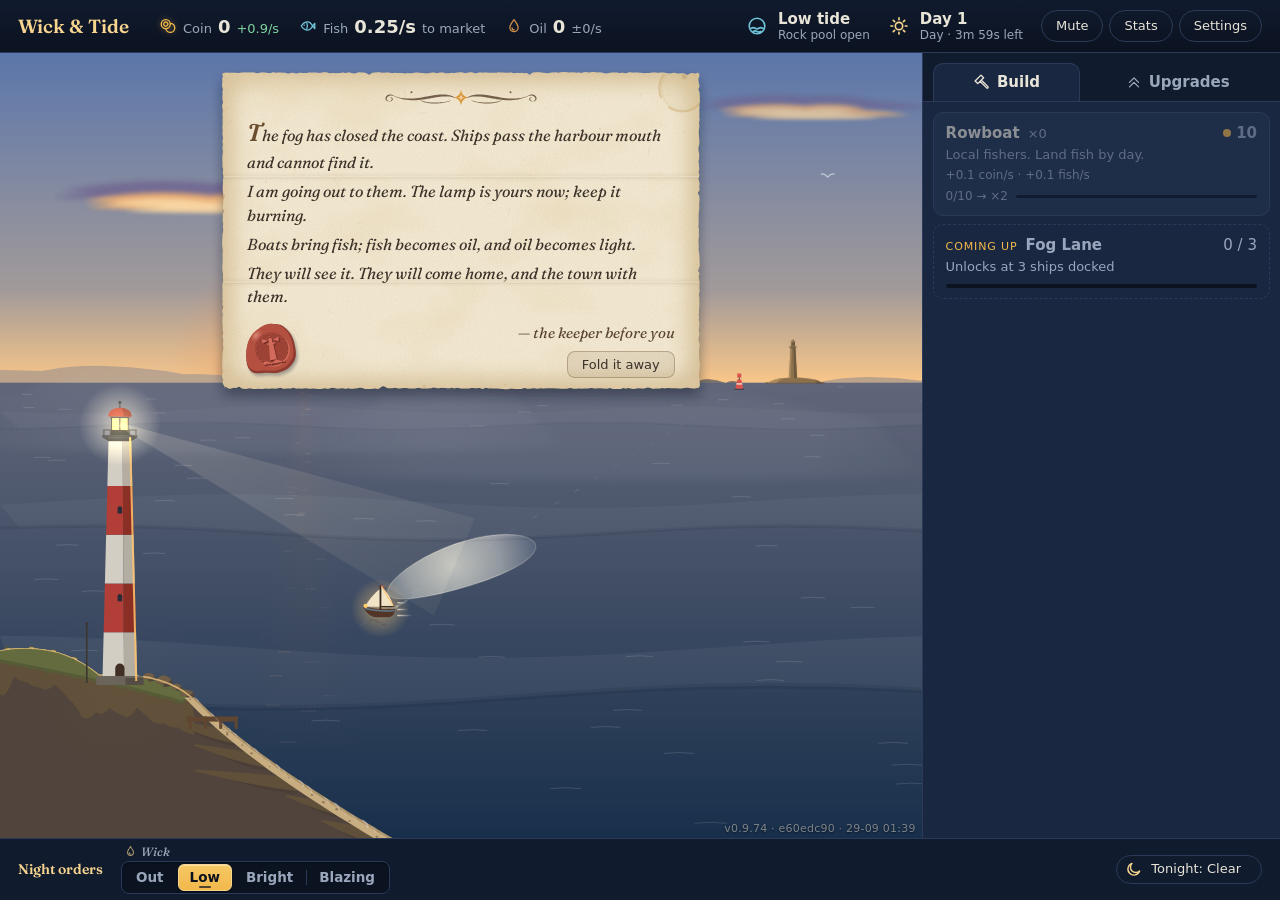
==== commit 1ab4647d: "Playtest build: fable-plan e60edc90" ====
--- a/extended/index.html
+++ b/extended/index.html
@@ -4,8 +4,8 @@
     <meta charset="UTF-8" />
     <meta name="viewport" content="width=device-width, initial-scale=1.0" />
     <title>Wick &amp; Tide</title>
-    <script type="module" crossorigin src="./assets/index-DHN_jDin.js"></script>
-    <link rel="stylesheet" crossorigin href="./assets/index-BlmLqjWX.css">
+    <script type="module" crossorigin src="./assets/index-BKRFlVh8.js"></script>
+    <link rel="stylesheet" crossorigin href="./assets/index-7Gw0rN2f.css">
   </head>
   <body>
     <div id="app"></div>
--- a/extended/assets/index-7Gw0rN2f.css
+++ b/extended/assets/index-7Gw0rN2f.css
@@ -0,0 +1 @@
+@font-face{font-family:Fraunces Variable;font-style:normal;font-display:swap;font-weight:100 900;src:url(./fraunces-vietnamese-soft-normal-DSA2Kggd.woff2)format("woff2-variations");unicode-range:U+102-103,U+110-111,U+128-129,U+168-169,U+1A0-1A1,U+1AF-1B0,U+300-301,U+303-304,U+308-309,U+323,U+329,U+1EA0-1EF9,U+20AB}@font-face{font-family:Fraunces Variable;font-style:normal;font-display:swap;font-weight:100 900;src:url(./fraunces-latin-ext-soft-normal-DKHvU-YN.woff2)format("woff2-variations");unicode-range:U+100-2BA,U+2BD-2C5,U+2C7-2CC,U+2CE-2D7,U+2DD-2FF,U+304,U+308,U+329,U+1D00-1DBF,U+1E00-1E9F,U+1EF2-1EFF,U+2020,U+20A0-20AB,U+20AD-20C0,U+2113,U+2C60-2C7F,U+A720-A7FF}@font-face{font-family:Fraunces Variable;font-style:normal;font-display:swap;font-weight:100 900;src:url(./fraunces-latin-soft-normal-C-lS_vzd.woff2)format("woff2-variations");unicode-range:U+??,U+131,U+152-153,U+2BB-2BC,U+2C6,U+2DA,U+2DC,U+304,U+308,U+329,U+2000-206F,U+20AC,U+2122,U+2191,U+2193,U+2212,U+2215,U+FEFF,U+FFFD}@font-face{font-family:Fraunces Variable;font-style:italic;font-display:swap;font-weight:100 900;src:url(./fraunces-vietnamese-soft-italic-CyEZfaGz.woff2)format("woff2-variations");unicode-range:U+102-103,U+110-111,U+128-129,U+168-169,U+1A0-1A1,U+1AF-1B0,U+300-301,U+303-304,U+308-309,U+323,U+329,U+1EA0-1EF9,U+20AB}@font-face{font-family:Fraunces Variable;font-style:italic;font-display:swap;font-weight:100 900;src:url(./fraunces-latin-ext-soft-italic-CFDsOWEG.woff2)format("woff2-variations");unicode-range:U+100-2BA,U+2BD-2C5,U+2C7-2CC,U+2CE-2D7,U+2DD-2FF,U+304,U+308,U+329,U+1D00-1DBF,U+1E00-1E9F,U+1EF2-1EFF,U+2020,U+20A0-20AB,U+20AD-20C0,U+2113,U+2C60-2C7F,U+A720-A7FF}@font-face{font-family:Fraunces Variable;font-style:italic;font-display:swap;font-weight:100 900;src:url(./fraunces-latin-soft-italic-CIOv5diB.woff2)format("woff2-variations");unicode-range:U+??,U+131,U+152-153,U+2BB-2BC,U+2C6,U+2DA,U+2DC,U+304,U+308,U+329,U+2000-206F,U+20AC,U+2122,U+2191,U+2193,U+2212,U+2215,U+FEFF,U+FFFD}:root{--ink:#0b1220;--ink-2:#111b2e;--ink-3:#1a2740;--line:#2a3a58;--text:#e8e4d8;--muted:#9aa6bb;--lamp:#f2b84b;--lamp-soft:#f7d58e;--coin:#f2b84b;--fish:#6fc3d8;--oil:#c98a4a;--good:#7fd3a0;--warn:#ff9b7a;--radius:10px;--serif:"Fraunces Variable", "Iowan Old Style", "Palatino Linotype", Palatino, Georgia, serif;--sans:system-ui, -apple-system, "Segoe UI", Roboto, sans-serif;--lightningcss-light: ;--lightningcss-dark:initial;color-scheme:dark}*{box-sizing:border-box}html{font-variation-settings:"SOFT" 100}html,body{background:var(--ink);height:100%;color:var(--text);font:15px/1.4 var(--sans);margin:0}#app{height:100%}button{font:inherit;color:inherit;cursor:pointer}:focus-visible{outline:2px solid var(--lamp);outline-offset:2px}.layout{--shop-w:clamp(300px, 28vw, 400px);grid-template-columns:minmax(0, 1fr) var(--shop-w);grid-template-rows:auto minmax(0,1fr) auto;grid-template-areas:"hud hud""scene shop""orders orders";height:100%;display:grid}.hud{background:linear-gradient(var(--ink-2), var(--ink));border-bottom:1px solid var(--line);grid-area:hud;align-items:center;gap:18px;min-width:0;padding:10px 18px;display:flex}.brand-box{flex-direction:column;margin-right:12px;line-height:1.15;display:flex}.brand-sub{gap:8px;min-width:0;display:flex}.legacy.hidden{display:none}.mult-of{color:var(--muted);letter-spacing:.04em;text-transform:uppercase;flex:none;margin-right:-2px;font-size:10px;line-height:14px}.legacy{color:var(--lamp);font-variant-numeric:tabular-nums;cursor:help;text-underline-offset:2px;font-size:12px;-webkit-text-decoration:underline dotted #f2b84b80;text-decoration:underline dotted #f2b84b80}.brand{font:600 19px var(--serif);color:var(--lamp-soft);letter-spacing:0;white-space:nowrap;margin:0}.resources{grid-template-columns:repeat(4,minmax(118px,max-content));gap:12px 20px;display:grid}.res.hidden{visibility:hidden}.tide{color:var(--muted);font-variant-numeric:tabular-nums;align-items:center;gap:10px;margin-left:auto;display:flex}.tide .tide-name{color:var(--text);font:600 15px var(--sans)}.tide .tide-note{font-size:12px}.tide-icon{color:var(--fish)}.res{white-space:nowrap;align-items:baseline;gap:6px;min-width:0;display:flex}.res .swatch{flex:none;align-self:center}.res-coin .swatch{color:var(--coin);filter:drop-shadow(0 0 3px #f2b84b73)}.res-fish .swatch{color:var(--fish)}.res-oil .swatch{color:var(--oil)}.res-salt .swatch{color:#d8d2c2}.res .label{color:var(--muted);font-size:13px}.res .value{font-variant-numeric:tabular-nums;font-size:18px;font-weight:650}.res .rate{color:var(--good);font-variant-numeric:tabular-nums;font-size:13px}.res .rate.muted{color:var(--muted)}.res .rate.falling{color:var(--warn)}.clock{color:var(--muted);font-variant-numeric:tabular-nums;align-items:center;gap:10px;display:flex}.clock-text{white-space:nowrap;flex-direction:column;line-height:1.2;display:flex}.clock .day{color:var(--text);font:600 15px var(--sans)}.clock .phase{font-size:12px}.phase-icon{color:var(--lamp-soft)}.phase-icon[data-icon=moon]{color:var(--text)}.hud-actions{gap:6px;display:flex}.hud-btn{border:1px solid var(--line);color:var(--text);background:0 0;border-radius:99px;padding:6px 14px;font-size:13px}.hud-btn:hover{border-color:var(--lamp);color:var(--lamp-soft)}.scene{background:linear-gradient(#1b2d4f,#10213a 55%,#0c1a2c 56%,#081322);grid-area:scene;position:relative;overflow:hidden}.scene-canvas{width:100%;height:100%;display:block;position:absolute;inset:0}.build-tag{z-index:1;-webkit-user-select:none;user-select:none;color:#e8e4d880;text-shadow:0 1px 2px #050912b3;letter-spacing:.02em;white-space:nowrap;background:0 0;border:0;padding:0;font:11px/1.2 system-ui,sans-serif;position:absolute;bottom:3px;right:6px}.build-tag:hover,.build-tag:focus-visible{color:var(--lamp-soft);text-underline-offset:2px;text-decoration:underline}.scene.trailer :is(.build-tag,.whats-new-note){display:none}.whats-new-note{z-index:2;background:#0b1220c7;border:1px solid #f2b84b73;border-radius:99px;align-items:center;font-size:12px;animation:.6s ease-out both wn-in;display:flex;position:absolute;bottom:22px;right:6px}.whats-new-note button{color:var(--lamp-soft);white-space:nowrap;background:0 0;border:0;padding:4px 6px 4px 12px}.whats-new-note .wn-open:hover{text-underline-offset:2px;text-decoration:underline}.whats-new-note .wn-hide{color:var(--muted);padding:4px 10px 4px 4px;font-size:14px;line-height:1}.whats-new-note .wn-hide:hover{color:var(--lamp-soft)}@keyframes wn-in{0%{opacity:0;transform:translateY(6px)}}.reduce-motion .whats-new-note{animation:none}.coast-rule{z-index:2;border:1px solid var(--line);max-width:calc(100% - 292px);color:var(--muted);white-space:nowrap;cursor:help;background:#0b1220b8;border-radius:99px;align-items:center;gap:7px;padding:4px 12px 4px 7px;font-size:13px;transition:opacity .3s;display:flex;position:absolute;top:10px;left:10px}.coast-rule .beacon.coast-glyph{width:15px;height:15px;box-shadow:none;border-width:1px;font-size:9px}.coast-rule-name{color:var(--text,#e8e4d8);font-weight:650}.coast-rule-head{align-items:center;gap:7px;min-width:0;max-width:100%;display:flex}.coast-rule-line{text-overflow:ellipsis;overflow:hidden}.coast-rule-site{text-overflow:ellipsis;max-width:100%;color:var(--lamp-soft);overflow:hidden}.coast-rule.two{border-radius:14px;flex-direction:column;align-items:flex-start;gap:1px;padding:4px 14px 5px 7px}.coast-rule.two .coast-rule-site{border-top:1px solid var(--line);align-self:stretch;margin-top:2px;padding-top:3px;padding-left:22px;font-size:12.5px}.coast-rule-site-label{letter-spacing:.08em;text-transform:uppercase;color:var(--muted);margin-right:7px;font-size:10px;font-weight:650}.coast-rule-site[hidden]{display:none}.scene:has(.coach.show) .coast-rule{opacity:0;pointer-events:none}@media (max-width:1000px){.coast-rule{max-width:calc(100% - 20px)}.scene:has(.toast.show) .coast-rule{opacity:0;pointer-events:none}}.scene.trailer .coast-rule{display:none}.scene:has(.arrival-card:not(.hidden)) .coach{visibility:hidden}.arrival-card{z-index:3;border-radius:var(--radius);border:1px solid var(--line);border-left:3px solid var(--lamp);background:#0b1220eb;width:min(340px,100% - 20px);margin-left:max(-170px,10px - 50%);animation:.6s ease-out both arrival-in;position:absolute;top:46px;left:50%;overflow:hidden;box-shadow:0 10px 28px #0006}.arrival-card.hidden,.scene.trailer .arrival-card{display:none}.scene:has(.letter.show) .arrival-card{display:none}@keyframes arrival-in{0%{opacity:0;transform:translateY(-6px)}}.arrival-art{background-position:50%;background-size:cover;height:110px}.arrival-text{gap:5px;padding:10px 14px 12px;display:grid}.arrival-text p,.arrival-text h3{margin:0}.arrival-kicker{letter-spacing:.08em;text-transform:uppercase;color:var(--lamp-soft);font-size:11px}.arrival-text h3{font-family:var(--serif,serif);color:var(--text);font-size:18px}.arrival-line{color:var(--text);font-size:14px;font-weight:650}.arrival-how{color:var(--text);font-size:13px;line-height:1.4}.arrival-more summary{cursor:pointer;color:var(--muted);font-size:12px}.arrival-more summary:focus-visible{outline:2px solid var(--lamp-soft);outline-offset:2px}.arrival-more .arrival-rule{color:var(--muted);margin-top:4px;font-size:13px;line-height:1.4}.arrival-btn{margin-top:4px;padding:7px}@media (max-height:600px){.arrival-art{height:64px}.arrival-card{top:40px}.arrival-rule,.arrival-how{font-size:12px}}.coach{border-radius:var(--radius);pointer-events:none;border:1px solid #e8e4d814;border-left:3px solid var(--lamp);max-width:min(440px,80%);color:var(--text);text-align:left;opacity:0;background:#0b1220d6;padding:10px 16px 10px 14px;font-size:14px;transition:opacity .4s,transform .4s;position:absolute;top:16px;left:50%;transform:translate(-50%,-8px);box-shadow:0 8px 24px #00000059}.coach.show{opacity:1;transform:translate(-50%)}.scene:has(.toast.show) .coach{opacity:0}.coach.show{transition-delay:.35s,0s}:is(.scene:has(.toast.show) .coach,.scene:has(.letter.show) .coach){transition-duration:.2s;transition-delay:0s}.scene:has(.coach.show) .toast.show{transition-delay:.2s}.coach:before{content:"✦";color:var(--lamp);margin-right:8px}.letter{z-index:4;scrollbar-width:none;box-sizing:border-box;color:#3a3128;width:min(500px,100% - 16px);max-height:calc(100% - 16px);font:italic 16px/1.45 var(--serif);background:0 0/100% 100% no-repeat;flex-direction:column;gap:6px;padding:22px 36px 28px;display:none;position:absolute;top:12px;left:50%;overflow-y:auto;transform:translate(-50%,-8px)}.letter.show{animation:.6s ease-out both letter-in;display:flex}@keyframes letter-in{0%{opacity:0;transform:translate(-50%,-8px)}to{opacity:1;transform:translate(-50%)}}.reduce-motion .letter.show{animation:none;transform:translate(-50%)}.letter-flourish{align-self:center;width:176px;height:21px;margin:0 0 2px;display:block}.letter-flourish svg,.letter-seal svg{width:100%;height:100%;display:block}.letter-line{margin:0}.letter-line:first-of-type:first-letter{color:#6b4e2e;font-size:1.5em;font-weight:600}.letter-foot{justify-content:space-between;align-items:flex-end;gap:12px;margin-top:2px;display:flex}.letter-seal{flex:none;width:66px;height:68px;margin:0 0 -6px -8px;transform:rotate(-9deg)}.letter.show .letter-seal{animation:.5s cubic-bezier(.3,.7,.4,1.2) .45s both seal-press}@keyframes seal-press{0%{opacity:0;transform:rotate(-9deg)scale(1.4)}to{opacity:1;transform:rotate(-9deg)scale(1)}}.reduce-motion .letter.show .letter-seal{animation:none}.letter-foot-end{flex-direction:column;align-items:flex-end;gap:8px;min-width:0;display:flex}.letter-sign{text-align:right;color:#5a4430;margin:0;font-size:15px}.letter-title{font:600 20px var(--serif);color:#3a3128;text-align:center;margin:0 0 4px;font-style:normal}.letter-action{font:600 13px/1.35 var(--sans);color:#3a3128;text-align:center;margin:6px 0 0;font-style:normal}.letter-chain{font:13px/1.3 var(--sans);grid-template-columns:repeat(5,1fr);gap:6px;margin:0;padding:0;list-style:none;display:grid}.chain-step{text-align:center;flex-direction:column;align-items:center;gap:4px;display:flex;position:relative}.chain-step svg{color:#8a5a1c}.chain-step+.chain-step:before{content:"→";color:#8a7a5a;font-style:normal;position:absolute;top:5px;left:-9px}.letter .letter-close{width:auto;font:13px var(--sans);color:#3a3128;background:#6b4e2e1a;border:1px solid #6b4e2e59;border-radius:8px;padding:5px 14px}.letter .letter-close:hover{background:#6b4e2e2e;border-color:#6b4e2e99}.letter .letter-close:focus-visible{outline-offset:2px;outline:2px solid #8a5a1c}.scene:has(.letter.show) .coach{opacity:0}.trailer-game .letter{display:none}.toasts{pointer-events:none;z-index:2;flex-direction:column;gap:8px;width:min(250px,100% - 24px);display:flex;position:absolute;top:12px;right:12px}.toast{border-radius:var(--radius);border:1px solid var(--line);border-left:3px solid var(--lamp);opacity:0;background:#0b1220e6;align-items:center;gap:10px;padding:8px 12px;transition:opacity .35s,transform .35s;display:flex;transform:translate(16px);box-shadow:0 8px 24px #00000059}.toast.show{opacity:1;transform:none}.toast-icon{width:32px;height:32px;color:var(--lamp);background:#f2b84b1f;border:1px solid #f2b84b73;border-radius:50%;flex:none;place-items:center;display:grid}.toast-badge{background:50%/contain no-repeat;flex:none;width:44px;height:44px;margin:-4px -2px -4px -4px}.toast-text{flex-direction:column;min-width:0;font-size:13px;line-height:1.3;display:flex}.toast-kicker{color:var(--lamp-soft);letter-spacing:.08em;text-transform:uppercase;font-size:11px}.toast-text strong{font:600 14px var(--serif);color:var(--text);-webkit-line-clamp:2;-webkit-box-orient:vertical;display:-webkit-box;overflow:hidden}.toast-body{color:var(--muted);-webkit-line-clamp:4;-webkit-box-orient:vertical;font-size:12px;display:-webkit-box;overflow:hidden}.toast-note{-webkit-line-clamp:2;margin-top:2px}@media (max-width:1000px),(max-height:600px){.toasts{gap:6px;width:min(230px,100% - 32px);top:8px;right:10px}.toast{gap:8px;padding:6px 10px}.toast .toast-body{display:none}.toast-icon{width:28px;height:28px}.toast-badge{width:34px;height:34px;margin:-3px -1px -3px -3px}.toast-text strong{font-size:13px}.letter{gap:4px;font-size:15px;line-height:1.4}.letter-flourish{width:150px;height:18px}.letter-seal{width:48px;height:50px}}@media (max-height:440px) and (min-width:900px){.coach{max-width:min(820px,60%);padding:6px 14px;font-size:13px;top:8px}.letter{gap:2px;width:min(820px,60%);padding:14px 30px 22px;font-size:14px;line-height:1.35;top:2px}.letter-flourish{display:none}.letter-seal{width:40px;height:42px;margin:0 0 -4px -6px}.letter-foot-end{flex-direction:row;align-items:center;gap:12px}.letter-sign{font-size:13px}.letter .letter-close{padding:3px 12px;font-size:12px}}.panel{background:var(--ink-2);border-left:1px solid var(--line)}.shop{flex-direction:column;grid-area:shop;min-height:0;display:flex}.tabs{border-bottom:1px solid var(--line);gap:4px;padding:10px 10px 0;display:flex}.tab{border-radius:var(--radius) var(--radius) 0 0;color:var(--muted);background:0 0;border:1px solid #0000;border-bottom:none;flex:1;padding:8px 10px;font-weight:600;position:relative}.tab.active{background:var(--ink-3);border-color:var(--line);color:var(--text)}.tab .icon{vertical-align:-4px;margin-right:6px}.tabs.no-icons .tab .icon{display:none}.tabs.measuring>.tab.tab{flex:none}.badge{background:var(--lamp);color:var(--ink);border-radius:99px;margin-left:6px;padding:0 6px;font-size:12px;display:none}.badge.show{display:inline-block}.buy-mode{background:var(--ink-3);align-items:center;gap:8px;padding:8px 10px 0;display:flex}.buy-mode.hidden{display:none}.buy-mode .seg{flex:1}.buy-mode .seg .buy-mode-option{white-space:nowrap;flex:1;padding:2px 6px 3px}.item{position:relative}.item.bought-many:after{content:attr(data-bought);pointer-events:none;color:var(--lamp);text-shadow:0 1px 2px #0009;font-size:15px;font-weight:700;animation:.9s ease-out forwards bought-many;position:absolute;top:-4px;right:12px}@keyframes bought-many{0%{opacity:1;transform:translateY(0)}to{opacity:0;transform:translateY(-16px)}}.reduce-motion .item.bought-many:after{animation:none}@media (prefers-reduced-motion:reduce){.item.bought-many:after{animation:none}}.shop-list{background:var(--ink-3);flex-direction:column;flex:1;gap:8px;padding:10px;display:flex;overflow-y:auto}.item{text-align:left;border-radius:var(--radius);background:#22324f;border:1px solid #34486c;grid-template-columns:1fr auto;grid-template-areas:"head cost""desc desc";gap:2px 10px;padding:10px 12px;transition:background .12s,border-color .12s,transform 80ms;display:grid}.item:hover:not(.locked){border-color:var(--lamp);background:#2a3d60}.item:active:not(.locked){transform:translateY(1px)}.item.locked{opacity:.55;cursor:default}.item.suggest{border-color:var(--lamp);animation:1.6s ease-in-out infinite suggest}@keyframes suggest{50%{box-shadow:0 0 0 3px #f2b84b59,0 0 18px #f2b84b59}}.item.bought{animation:.45s ease-out bought}@keyframes bought{0%{background:#3b4f6e;transform:scale(1);box-shadow:0 0 0 2px #f2b84bb3,0 0 16px #f2b84b73}30%{transform:scale(1.025)}to{transform:scale(1)}}.item.denied{animation:.6s ease-in-out denied}@keyframes denied{10%{transform:translate(-4px)}25%{transform:translate(3px)}40%{transform:translate(-2px)}50%{transform:none}}.item.denied .cost{animation:.6s ease-out denied-cost}@keyframes denied-cost{0%{color:#ff9b7a}}.reduce-motion .item.bought{border-color:var(--lamp)}.reduce-motion .item.denied .cost{color:#ff9b7a}@media (prefers-reduced-motion:reduce){.item.bought{border-color:var(--lamp)}.item.denied .cost{color:#ff9b7a}}.row-head{grid-area:head;align-items:baseline;gap:8px;display:flex}.item .name{font-weight:650}.item .owned{color:var(--muted);font-variant-numeric:tabular-nums;white-space:nowrap;flex:none;font-size:13px}.item .desc{color:var(--muted);grid-area:desc;font-size:13px}.item .cost{color:var(--coin);font-variant-numeric:tabular-nums;grid-area:cost;font-weight:650}.item .cost:before{content:"";background:var(--coin);vertical-align:1px;border-radius:50%;width:8px;height:8px;margin-right:5px;display:inline-block}.item.locked .cost{color:var(--muted)}.item .milestone{color:var(--muted);font-variant-numeric:tabular-nums;flex-wrap:wrap;grid-column:1/-1;align-items:center;gap:8px;margin-top:3px;font-size:12px;display:flex}.item .milestone.hidden{display:none}.milestone-text{overflow-wrap:anywhere;min-width:0}.milestone-bar{background:var(--ink);border-radius:99px;flex:48px;min-width:48px;height:3px;overflow:hidden}.milestone-fill{background:var(--coin);opacity:.75;height:100%;transition:width .3s;display:block}.milestone.close .milestone-text{color:var(--lamp);font-weight:650}.milestone.done .milestone-bar{display:none}.milestone.done .milestone-text{color:var(--lamp)}.milestone.waiting .milestone-text{color:var(--muted);font-style:italic}.item.milestone-hit{animation:1.4s ease-out milestone-hit}@keyframes milestone-hit{0%{background:#6b5320;border-color:#ffd98a;box-shadow:0 0 0 3px #ffd98ae6,0 0 28px #f2b84bcc}30%{background:#4e4428;box-shadow:0 0 0 2px #ffd98a99,0 0 20px #f2b84b80}}.item.milestone-hit .milestone-text{animation:1.4s ease-out milestone-text}@keyframes milestone-text{0%,40%{color:#ffe3a3}}.reduce-motion .item.milestone-hit{background:#4e4428;border-color:#ffd98a}@media (prefers-reduced-motion:reduce){.item.milestone-hit{background:#4e4428;border-color:#ffd98a}}.item.teaser{border-style:dashed;border-color:var(--line);cursor:default;background:0 0;grid-template-areas:"head cost""desc desc""bar bar"}.item.teaser:hover{border-color:var(--line);background:0 0}.item.teaser .name{color:var(--muted)}.item.teaser .cost{color:var(--muted);font-weight:500}.item.teaser .cost:before{display:none}.teaser-label{letter-spacing:.08em;text-transform:uppercase;color:var(--lamp);font-size:11px}.teaser-bar{background:var(--ink);border-radius:99px;grid-area:bar;height:4px;margin-top:6px;overflow:hidden}.teaser-fill{background:var(--lamp);opacity:.7;height:100%;transition:width .4s;display:block}.item.coast-own{--coast:var(--lamp);border-left:4px solid var(--coast);padding-left:9px}.item.coast-own[data-type=home]{--coast:#7fb7de}.item.coast-own[data-type=fogbound]{--coast:#d9dfdc}.item.coast-own[data-type=strait]{--coast:#f0b45c}.item.coast-own[data-type=reach]{--coast:#9a86d8}.item.coast-own[data-type=frost]{--coast:#c4e8fa}.item.coast-own[data-type=shoals]{--coast:#96c484}.item.coast-own:hover:not(.locked){border-left-color:var(--coast)}.item.teaser.coast-own,.item.teaser.coast-own:hover{border-left:4px solid var(--coast)}.item.teaser.coast-own .teaser-label{color:var(--coast)}.item.teaser.coast-own .teaser-fill{background:var(--coast)}.item.coast-own .coast-tag{letter-spacing:.06em;text-transform:uppercase;color:var(--coast);white-space:nowrap;font-size:11px;font-weight:650}.item.coast-own .coast-tag:after{content:" ·";color:var(--muted);letter-spacing:0}.row-head .beacon.coast-glyph{width:15px;height:15px;box-shadow:none;border-width:1px;align-self:center;font-size:9px}.empty{color:var(--muted);text-align:center;margin:24px 8px;font-style:italic}.orders{background:var(--ink-2);border-top:1px solid var(--line);grid-area:orders;align-items:center;gap:18px;padding:10px 18px;display:flex}.orders-title{font:600 14px var(--serif);color:var(--lamp-soft);white-space:nowrap}.wick{border:1px solid var(--line);color:var(--muted);background:0 0;border-radius:99px;padding:5px 12px}.wick.active{background:var(--lamp);border-color:var(--lamp);color:var(--ink);font-weight:650}.orders{padding-block:6px}.seg-field{flex-direction:column;align-items:flex-start;gap:2px;display:flex}.seg-label{font:italic 500 12px/1.15 var(--serif);color:var(--muted);letter-spacing:.01em;cursor:help;align-items:center;gap:4px;padding-left:3px;display:flex}.seg-label .seg-icon{color:var(--lamp-soft);opacity:.85;flex:none}.seg-auto{border:1px solid var(--line);font:600 10px/1.4 var(--sans);color:var(--muted);border-radius:99px;margin-left:2px;padding:0 5px;font-style:normal}.seg-auto.hidden{display:none}.seg-effect{font:600 11px/1.4 var(--sans);color:var(--lamp-soft);white-space:nowrap;margin-left:4px;font-style:normal}.seg-effect:before{content:"· ";color:var(--muted);font-weight:400}.seg{border:1px solid var(--line);background:#05091273;border-radius:8px;align-items:stretch;gap:2px;padding:2px;display:flex;box-shadow:inset 0 1px 2px #00000059}.seg .seg-opt{color:var(--muted);background:0 0;border:1px solid #0000;border-radius:6px;padding:3px 11px 4px;font-size:13.5px;font-weight:600;line-height:1.35;transition:background .12s,color .12s;position:relative}.seg .seg-opt.hidden{display:none}.seg .seg-opt+.seg-opt:before{content:"";background:var(--line);pointer-events:none;width:1px;position:absolute;top:5px;bottom:5px;left:-2px}.seg .seg-opt[aria-checked=true]:before,.seg .seg-opt[aria-checked=true]+.seg-opt:before{display:none}.seg .seg-opt:hover:not([aria-checked=true]):not([aria-disabled=true]){color:var(--text);background:#e8e4d812}.seg .seg-opt[aria-checked=true]{background:linear-gradient(#f5c863, var(--lamp));color:var(--ink);border-color:#f7d58e;box-shadow:0 1px #00000073,inset 0 1px #fff6d88c}.seg .seg-opt[aria-checked=true]:after{content:"";background:var(--ink);opacity:.7;border-radius:1px;width:12px;height:2px;margin-left:-6px;position:absolute;bottom:2px;left:50%}.seg .seg-opt:focus-visible{outline:2px solid var(--lamp-soft);outline-offset:1px;z-index:1}.seg .seg-opt.advised:not([aria-checked=true]){border-color:var(--lamp);color:var(--lamp-soft);border-style:dashed}.post-group.auto .seg-opt{cursor:default}.post-group.auto .seg-opt:not([aria-checked=true]){opacity:.5}.warn{color:var(--warn);font-size:13px}.warn.calm{color:var(--muted)}.hint{color:var(--muted);margin:0 0 0 auto;font-size:13px}.orders>:is(.orders-title,.forecast){flex-shrink:0}.orders[data-tight="6"]>:is(.orders-title,.forecast){flex-shrink:1}.orders>.hint{min-width:14em}.hint.hidden,.post-group.hidden,.glass-glow.hidden{display:none}.glass-glow{color:var(--good);margin:0 0 8px;font-size:13px}.forecast{border:1px solid var(--line);white-space:nowrap;border-radius:99px;align-items:center;gap:8px;margin-left:auto;padding:4px 12px 4px 8px;font-size:13px;display:flex}.forecast-bonus{color:var(--muted)}.bell{border:1px solid var(--warn);color:var(--warn);white-space:nowrap;background:#ff9b7a1f;border-radius:99px;padding:5px 14px;font-weight:650}.bell:hover{background:#ff9b7a40}.bell.rung{background:var(--warn);color:var(--ink);cursor:default}.bell.hidden{display:none}.bell.idle{border-color:var(--line);color:var(--muted);cursor:help;background:0 0;font-weight:500}.bell.idle:hover{background:#ffffff0a}.bell-short,.orders:is([data-tight="4"],[data-tight="5"],[data-tight="6"]) .bell.idle .bell-text{display:none}.orders:is([data-tight="4"],[data-tight="5"],[data-tight="6"]) .bell.idle .bell-short{display:inline}.bell.waiting:not(.rung){color:#ffd2c2;background:#ff9b7a38;animation:3s ease-in-out infinite bell-call;box-shadow:0 0 0 2px #ff9b7a8c,0 0 14px #ff9b7a73}@keyframes bell-call{50%{background:#ff9b7a57;box-shadow:0 0 0 4px #ff9b7a40,0 0 24px #ff9b7ab3}}.coast-chip{border:1px solid var(--line);color:var(--muted);white-space:nowrap;text-overflow:ellipsis;cursor:help;border-radius:99px;flex:none;margin-left:auto;padding:5px 12px;font-size:13px;overflow:hidden}.coast-chip.hidden{display:none}.coast-chip:not(.hidden)+.forecast{margin-left:0}.coast-chip.on{color:#d9ecff;background:#7fb4e629;border-color:#7fb4e6;font-weight:650;animation:3s ease-in-out infinite chip-call;box-shadow:0 0 0 2px #7fb4e666,0 0 12px #7fb4e659}@keyframes chip-call{50%{background:#7fb4e642;box-shadow:0 0 0 4px #7fb4e633,0 0 22px #7fb4e699}}.forecast.beside-chip .forecast-text{display:none}.forecast.beside-chip .forecast-short{display:inline}.chip-short,.orders:is([data-tight="3"],[data-tight="4"],[data-tight="5"],[data-tight="6"]) .coast-chip .chip-text{display:none}.orders:is([data-tight="3"],[data-tight="4"],[data-tight="5"],[data-tight="6"]) .coast-chip .chip-short{display:inline}.orders:is([data-tight="3"],[data-tight="4"],[data-tight="5"],[data-tight="6"]) .coast-chip{max-width:190px}.post-group.nudge .seg-opt.advised:not([aria-checked=true]){animation:3s ease-in-out infinite post-call;box-shadow:0 0 0 2px #f0be5a73,0 0 12px #f0be5a66}@keyframes post-call{50%{box-shadow:0 0 0 3px #f0be5a40,0 0 20px #f0be5aa6}}.forecast[data-weather=storm]{border-color:var(--warn)}.forecast-bonus.matched{color:var(--good);font-weight:650}.weather-icon{color:var(--lamp-soft)}.forecast[data-weather=fog] .weather-icon{color:#c9d3e2}.forecast[data-weather=calm] .weather-icon{color:#8fc7e8}.forecast[data-weather=storm] .weather-icon{color:var(--warn)}@media (max-height:600px){.modal.light{padding:14px 24px}.modal.light h2{font-size:21px}}.backdrop{z-index:10;background:#050912b8;place-items:center;display:grid;position:fixed;inset:0}.modal{overscroll-behavior:contain;border:1px solid var(--line);background:linear-gradient(#1c2a45,#141f35);border-radius:14px;width:min(420px,92vw);max-height:96vh;padding:24px 28px;overflow-y:auto;box-shadow:0 20px 60px #00000080}.modal h2{font:600 24px var(--serif);color:var(--lamp-soft);margin:0 0 6px}.modal .lead{color:var(--muted);margin:0 0 14px}.log{gap:6px;margin:0 0 12px;display:grid}.log-line{border-bottom:1px dashed var(--line);justify-content:space-between;padding-bottom:4px;display:flex}.log dt{color:var(--muted)}.log dd{font-variant-numeric:tabular-nums;margin:0;font-weight:650}.modal .note{color:var(--muted);margin:0 0 16px;font-size:12px}.primary{border-radius:var(--radius);background:var(--lamp);width:100%;color:var(--ink);border:none;padding:10px;font-weight:700}.primary:hover{background:var(--lamp-soft)}.reduce-motion *{transition:none!important;animation:none!important}@media (prefers-reduced-motion:reduce){*{transition:none!important;animation:none!important}}@media (max-width:1180px){.hud{gap:14px;padding:8px 14px}.brand-box{margin-right:0}.resources{grid-template-columns:repeat(4,auto);gap:14px}.res-fish .rate,.tide .tide-note{display:none}.hud-btn{padding:5px 10px}}@media (max-width:1000px){.brand,.orders-title,.res .label,.clock .phase{display:none}.hud-actions{gap:4px}.hud-btn{padding:4px 9px;font-size:12px}}@media (max-height:800px){.item-gen.known:not(.coast-own) .desc{display:none}}@media (max-height:600px),(max-width:1000px){.item-gen:not(.coast-own) .desc,.item-up .desc{display:none}.item.coast-own .desc{-webkit-line-clamp:3;-webkit-box-orient:vertical;font-size:12px;display:-webkit-box;overflow:hidden}.item{padding:7px 10px}.item.coast-own{padding-left:7px}.shop-list{gap:6px;padding:8px}}@media (max-width:760px){.layout{grid-template:"hud""scene"40vh"shop"minmax(0,1fr)"orders"/1fr}.hud{flex-wrap:wrap;gap:10px 16px}.resources{grid-template-columns:repeat(2,auto)}.tide{margin-left:0}.orders{flex-wrap:wrap}.hint{margin-left:0}.brand,.orders-title,.res .label,.clock .phase{display:revert}}.tab.hidden{display:none}.shelf{flex-direction:column;gap:8px;display:flex}.shelf h3{font:600 16px var(--serif);color:var(--lamp-soft);margin:0}.shelf .shelf-title{color:var(--muted);letter-spacing:.04em;text-transform:uppercase;font-size:14px;font-family:var(--sans);margin:10px 2px 0}.bottle-card{border-radius:var(--radius);background:radial-gradient(circle at 85% 0,#6fc3d82e,#0000 60%),#22324f;border:1px solid #34486c;flex-direction:column;gap:6px;padding:12px 14px;display:flex}.bottle-head{color:var(--muted);justify-content:space-between;align-items:baseline;font-size:13px;display:flex}.bottle-head .glass{color:var(--fish)}.glass-count{color:#bfe9f3;font-variant-numeric:tabular-nums;font-size:18px;font-weight:700}.bottle-lead,.bottle-next{color:var(--muted);margin:0;font-size:13px}.bottle-next:empty{display:none}.bottle-btn{margin-top:4px}.primary:disabled{background:var(--line);color:var(--muted);cursor:default}.item .glass-cost{color:#9fdcec}.item .glass-cost:before{background:#9fdcec;border-radius:2px;transform:rotate(45deg)}.item-perk.locked .glass-cost{color:var(--muted)}.item-perk:has(.perk-live){grid-template-areas:"head cost""desc desc""live live"}.item-perk .perk-live{color:var(--text);grid-area:live;margin-top:2px;font-size:12px}.bottles{flex-wrap:wrap;gap:8px;display:flex}.bottles .empty{text-align:left;margin:8px 4px}.bottle{width:88px;color:var(--muted);text-align:center;flex-direction:column;align-items:center;gap:4px;font-size:12px;display:flex}.bottle-glass{background:linear-gradient(#bfe9f340,#6fc3d81f);border:1px solid #bfe9f380;border-radius:16px 8px 8px 16px;width:70px;height:34px;position:relative}.bottle-glass:after{content:"";background:#a9744a;border-radius:2px;width:9px;height:10px;position:absolute;top:11px;right:-9px}.bottle-ship{border-bottom:13px solid #f3ead6;border-left:7px solid #0000;border-right:7px solid #0000;width:0;height:0;position:absolute;top:8px;left:38px}.bottle-ship:after{content:"";background:#7a4f36;border-radius:0 0 6px 6px;width:24px;height:5px;position:absolute;top:13px;left:-12px}.bottle-glass .bottle-mark{width:16px;height:16px;box-shadow:none;border-width:1px;margin-top:-8px;font-size:9px;position:absolute;top:50%;left:4px}.bottle-glass .bottle-seal{z-index:1;background:radial-gradient(circle at 40% 35%,#d8664c,#9c3624 70%);border-radius:50%;width:13px;height:13px;position:absolute;top:7px;right:-14px;box-shadow:0 1px 2px #00000073}.bottle.sealed .bottle-label{color:var(--lamp-soft)}.bottle[data-type=home] .bottle-glass{border-color:#7fb7decc}.bottle[data-type=fogbound] .bottle-glass{border-color:#d9dfdccc}.bottle[data-type=strait] .bottle-glass{border-color:#f0b45ccc}.bottle[data-type=reach] .bottle-glass{border-color:#9a86d8d9}.bottle[data-type=frost] .bottle-glass{border-color:#c4e8fae6}.bottle[data-type=shoals] .bottle-glass{border-color:#96c484d9}.secondary{border-radius:var(--radius);border:1px solid var(--line);color:var(--text);background:0 0;padding:10px;font-weight:600}.secondary:hover{border-color:var(--muted)}.modal.wide{width:min(880px,94vw);max-height:94vh;padding:18px 24px;overflow-y:auto}.modal.wide .log{gap:2px;font-size:13px}.modal.wide .primary{padding:8px}.stats-cols{grid-template-columns:1fr 1fr;gap:24px;display:grid}.stats-bests{margin-top:6px}.stats-bests .log-line{align-items:baseline;gap:12px}.stats-bests .log-line dt{flex:none}.stats-bests .log-line dd{text-align:right}.modal.wide .stats-bests .log{grid-template-columns:1fr 1fr;column-gap:24px;display:grid}.modal h3{font:600 16px var(--serif);color:var(--lamp-soft);margin:6px 0 8px}.ach-title{margin-top:4px}.ach-grid{grid-template-columns:repeat(4,1fr);gap:6px;margin:0 0 16px;padding:0;list-style:none;display:grid}.ach{border:1px solid var(--line);border-radius:var(--radius);opacity:.55;align-items:center;gap:8px;padding:6px 8px;display:flex}.ach.on{opacity:1;border-color:#f2b84b80}.ach-badge{background:50%/contain no-repeat;flex:none;width:48px;height:48px;margin:-4px -2px -4px -3px}@media (max-width:1000px),(max-height:600px){.ach-badge{width:40px;height:40px;margin:-3px -1px -3px -3px}}.sr-only{clip:rect(0 0 0 0);white-space:nowrap;border:0;width:1px;height:1px;margin:-1px;padding:0;position:absolute;overflow:hidden}.ach-text{min-width:0;color:var(--muted);flex-direction:column;font-size:11px;line-height:1.25;display:flex}.ach-text strong{color:var(--text);font-size:12.5px}@media (max-width:760px){.stats-cols,.modal.wide .stats-bests .log{grid-template-columns:1fr}.ach-grid{grid-template-columns:1fr 1fr}}.modal.settings{overscroll-behavior:contain;width:min(460px,94vw);max-height:94vh;overflow-y:auto}.set-about{color:var(--muted);margin:0 0 8px;font-size:11px}.set-about-row{justify-content:space-between;align-items:baseline;gap:10px;margin:0 0 8px;display:flex}.set-about-row .set-about{margin:0}.set-about-row .link-btn{white-space:nowrap;font-size:12px}.set-footer{z-index:1;background:#141f35;margin:0 0 -24px;padding:10px 0 24px;position:sticky;bottom:-24px;box-shadow:0 -10px 12px -8px #05091299}.set-row{border-bottom:1px dashed var(--line);justify-content:space-between;align-items:center;gap:12px;padding:6px 0;display:flex}.set-row label{color:var(--muted)}.set-row input[type=range]{width:180px;accent-color:var(--lamp)}.set-row input[type=checkbox]{width:18px;height:18px;accent-color:var(--lamp)}.set-row select{appearance:none;min-width:0;max-width:62%;font:inherit;color:#e8e2d2;cursor:pointer;text-overflow:ellipsis;background:#16203a url("data:image/svg+xml,%3Csvg xmlns='http://www.w3.org/2000/svg' width='10' height='6' viewBox='0 0 10 6'%3E%3Cpath d='M1 1l4 4 4-4' fill='none' stroke='%239AA3B5' stroke-width='1.5' stroke-linecap='round' stroke-linejoin='round'/%3E%3C/svg%3E") right 10px center no-repeat;border:1px solid #26324f;border-radius:8px;padding:5px 30px 5px 10px;font-size:14px;transition:border-color .15s}.set-row select:hover{border-color:#9aa3b5}.set-row select:focus-visible{outline-offset:1px;border-color:#f2c14e;outline:2px solid #f2c14e}.set-row select option{color:#e8e2d2;background:#16203a}.save-box{width:100%;color:var(--text);background:var(--ink);border:1px solid var(--line);resize:vertical;word-break:break-all;border-radius:8px;margin:4px 0 8px;padding:8px;font:12px/1.3 ui-monospace,Consolas,monospace}.save-box[hidden]{display:none}.link-btn{color:#9aa3b5;text-underline-offset:3px;background:0 0;border:0;padding:2px 0;font-size:13px;-webkit-text-decoration:underline #9aa3b573;text-decoration:underline #9aa3b573}.link-btn:hover{color:#e8e2d2}.save-toggle{margin-top:8px;display:block}.set-status{min-height:1.3em;color:var(--good);margin:6px 0 10px;font-size:13px}.set-danger{justify-content:space-between;align-items:center;gap:10px;margin-bottom:14px;display:flex}.link-btn.danger{text-align:left;color:#e07a5fbf;flex:none;text-decoration-color:#e07a5f66}.link-btn.danger:hover{color:#e07a5f}.link-btn.danger.armed{color:#e07a5f;font-weight:700;text-decoration-color:#e07a5f}.set-danger .secondary{flex:none;margin-left:auto}@media (max-height:440px) and (min-width:900px){.modal.settings{grid-template-columns:.9fr 1.5fr 1fr;align-items:start;column-gap:28px;width:min(1100px,96vw);max-height:96vh;padding:8px 20px 10px;display:grid}.modal.settings h2{grid-column:1/-1;margin:0;font-size:18px}.modal.settings h3{margin:2px 0;font-size:14px}.modal.settings .set-row{padding:3px 0}.modal.settings .set-row button{white-space:nowrap;padding-top:4px;padding-bottom:4px}.modal.settings .save-box{resize:none;height:44px;margin:2px 0 4px}.modal.settings .set-status{min-height:0;margin:2px 0}.modal.settings .set-danger{margin-bottom:0}.modal.settings .modal-actions{gap:6px}.modal.settings .set-row input[type=range]{width:150px}.modal.settings .set-row label{white-space:nowrap}.modal.settings{grid-template-rows:auto auto 1fr}.modal.settings>.set-group{grid-row:2/4}.modal.settings>.set-group:nth-child(2){grid-column:1;align-self:start}.modal.settings>.set-group:nth-child(3){grid-column:2}.modal.settings>.set-group:nth-child(4){grid-area:2/3}.modal.settings>.set-footer{box-shadow:none;background:0 0;grid-area:3/3;align-self:end;margin:6px 0 0;padding:0;position:static}.modal.settings .set-footer .primary{padding:7px}}@media (min-height:441px) and (max-height:640px) and (min-width:900px){.modal.settings{grid-template:"title title""sound save""display save""display done"1fr/1fr 1fr;align-items:start;column-gap:28px;width:min(860px,94vw);padding-top:16px;padding-bottom:16px;display:grid}.modal.settings h2{grid-area:title;margin:0 0 4px}.modal.settings>.set-group:nth-child(2){grid-area:sound}.modal.settings>.set-group:nth-child(3){grid-area:display}.modal.settings>.set-group:nth-child(4){grid-area:save}.modal.settings>.set-footer{box-shadow:none;background:0 0;grid-area:done;align-self:end;margin:0;padding:0;position:static}.modal.settings .save-box{resize:none;height:64px}.modal.settings .set-danger{margin-bottom:0}}.modal-actions{grid-template-columns:1fr 1fr;gap:10px;display:grid}.perk-list{flex-direction:column;gap:8px;display:flex}.tab{white-space:nowrap;padding:8px 6px}.modal.chart{width:min(640px,94vw);max-height:94vh;overflow-y:auto}.modal.chart .note{margin-bottom:10px}.modal.chart .modal-actions{grid-template-columns:1fr;margin-top:14px}.modal.chart:has(.chart-offers.three){width:min(860px,94vw)}.chart-offers.three{grid-template-columns:repeat(3,1fr)}@media (max-width:700px){.chart-offers.three{grid-template-columns:1fr}}.chart-offers{grid-template-columns:1fr 1fr;gap:12px;display:grid}.chart-card{text-align:left;color:var(--text);border:1px solid var(--line);border-radius:var(--radius);cursor:pointer;background:#ffffff0a;flex-direction:column;gap:6px;padding:10px;display:flex}.chart-card:hover,.chart-card:focus-visible{border-color:var(--lamp);background:#ffd68c14}.chart-name{font:600 17px var(--serif);color:var(--lamp-soft)}.chart-rule{color:var(--muted);flex:1;font-size:12.5px;line-height:1.4}.chart-sail{border-radius:var(--radius);background:var(--lamp);color:var(--ink);text-align:center;margin-top:4px;padding:7px;font-weight:700}.chart-card:hover .chart-sail{background:var(--lamp-soft)}.chart-card{position:relative}.chart-pill{background:var(--lamp);max-width:calc(100% - 32px);color:var(--ink);white-space:nowrap;text-overflow:ellipsis;border-radius:99px;padding:2px 9px;font-size:12px;font-weight:700;position:absolute;top:16px;left:16px;overflow:hidden;box-shadow:0 1px 4px #00000059}.chart-view{background:#f1e7d0 50%/100% 100% no-repeat;border:1px solid #00000059;border-radius:8px;flex:none;height:86px;display:block;position:relative;overflow:hidden;box-shadow:0 2px 6px #0000004d}@media (max-width:560px){.chart-offers{grid-template-columns:1fr}}.keepsake-help{color:var(--muted);margin:2px 2px 8px;font-size:12px}.keepsake-list{grid-template-columns:1fr 1fr;gap:8px;display:grid}.keepsake{border:1px solid var(--line);border-radius:var(--radius);background:#ffffff0a;grid-template-columns:38px minmax(0,1fr);align-content:start;gap:3px 8px;padding:8px 10px 8px 6px;display:grid}.keepsake[hidden]{display:none}.keepsake .row-head{display:contents}.keepsake .name{grid-area:1/2;align-self:center;font-weight:650}.keepsake .owned{color:var(--muted);white-space:nowrap;grid-area:2/1;place-self:start center;font-size:11px}.keepsake .desc{color:var(--muted);grid-area:2/2;font-size:12px}.keepsake.none{opacity:.55}.keepsake-icon{background:50%/contain no-repeat;grid-area:1/1;align-self:start;width:38px;height:38px;margin-top:-2px}.keepsake.none .keepsake-icon{filter:saturate(.4)}@media (max-width:1000px),(max-height:600px){.keepsake{grid-template-columns:30px minmax(0,1fr)}.keepsake-icon{width:30px;height:30px}}.chart-mastery{font:italic 12px var(--serif);color:var(--muted)}.chart-job{color:var(--lamp-soft);font-size:12px;font-weight:600}.chart-job:before{content:"";vertical-align:0;background:#c0503a;border-radius:50%;width:8px;height:8px;margin-right:6px;display:inline-block}.chart-mastery.read{color:var(--lamp-soft)}.chart-mastery.ahead{font:600 12px var(--serif);color:var(--lamp-soft);font-style:normal}.modal .keepsake-note{color:var(--good)}.modal .pace-note{color:var(--lamp-soft);margin:-6px 0 12px;font-size:13px}.book-section.hidden{display:none}.shelf .book-title{align-items:baseline;gap:8px;display:flex}.shelf .book-title>span:first-child{flex:1}.book-count{text-transform:none;letter-spacing:0;font-variant-numeric:tabular-nums;font-size:12px}.visitor-book{color:#3a3128;background:0 0/100% 100% no-repeat;grid-template-columns:repeat(2,minmax(0,1fr));gap:0 34px;padding:14px 20px 26px;display:grid}.book-page{overflow-wrap:anywhere;border-bottom:1px solid #6b4e2e33;flex-direction:column;gap:2px;padding:7px 2px 8px;display:flex}.book-page:nth-last-child(-n+2){border-bottom:0}.book-page .row-head{align-items:center;gap:6px;display:flex}.book-page .name{color:#6f604b;font:italic 14px/1.25 var(--serif);flex:1}.book-page .desc{color:#6f604b;padding-left:24px;font-size:12px;line-height:1.35}.book-page.seen .name{color:#3a3128;font-style:normal;font-weight:650}.book-page.seen .desc{color:#4a6639}.book-ship{clip-path:polygon(0 45%,45% 45%,45% 0,55% 0,55% 45%,100% 45%,85% 100%,12% 100%);background:#6f604b59;flex:none;width:18px;height:10px}.book-page.seen .book-ship{background:#b4503f}.book-page .hidden{display:none}.page-rules{flex-direction:column;gap:3px;margin-top:1px;display:flex}.pick-lead{font:italic 11.5px/1.3 var(--serif);color:#8b5a2b}.page-rule{text-align:left;color:#3a3128;cursor:pointer;background:#fffbee73;border:1px solid #6b4e2e52;border-radius:4px;align-items:flex-start;gap:6px;width:100%;margin:0;padding:3px 6px 4px;font-family:inherit;font-size:12px;font-weight:400;line-height:1.3;display:flex}.page-rule:hover:not(:disabled):not(.page-kept){background:#fff5dce6;border-color:#b4503fb3}.page-rule:focus-visible{outline-offset:1px;outline:2px solid #b4503f}.page-rule:disabled{cursor:default}.rule-mark{box-sizing:border-box;border:1.5px solid #6b4e2e8c;border-radius:50%;flex:none;width:11px;height:11px;margin-top:2px}.rule-body{min-width:0}.rule-tag{font:italic 11px/1 var(--serif);color:#8b5a2b;white-space:nowrap;margin-left:5px}.rule-gain{color:#5c4f36;margin-top:1px;font-size:11px;font-style:italic;font-weight:600;line-height:1.25;display:block}.page-rule.current .rule-mark{background:radial-gradient(circle,#4a6639 0 2.5px,#0000 3px);border-color:#4a6639}.page-rule.armed{background:#b4503f21;border-color:#b4503f}.page-rule.armed .rule-mark{background:#b4503f;border-color:#b4503f}.page-rule.armed .rule-tag{white-space:normal;color:#9a3a2a;margin:3px 0 0;font-weight:650;line-height:1.25;display:block}.page-rule.kept{color:#2f4524;background:#4a66391f;border-color:#4a663999}.page-rule.kept .rule-mark{clip-path:polygon(14% 52%,30% 36%,43% 50%,74% 16%,90% 32%,43% 82%);background:#4a6639;border:0;border-radius:0;width:12px;height:12px}.page-rule.kept .rule-tag{color:#4a6639}.page-rule.other{color:#8d8272;background:0 0;border:1px dashed #6b4e2e40}.page-rule.other .rule-mark{border-color:#6b4e2e40}.book-section{container-type:inline-size}@container (width<=460px){.visitor-book{grid-template-columns:minmax(0,1fr);padding:12px 18px 24px 24px}.book-page{padding:6px 0 7px}.book-page:nth-last-child(2){border-bottom:1px solid #6b4e2e33}.page-rules{gap:4px}}.book-page.to-pick .name:after{content:"";vertical-align:middle;background:#b4503f;border-radius:50%;width:6px;height:6px;margin:0 0 2px 6px;display:inline-block}.anchor-btn{border:1px solid var(--lamp);color:var(--lamp-soft);white-space:nowrap;background:#ffd68c1f;border-radius:99px;padding:5px 14px;font-weight:650}.anchor-btn:hover{background:#ffd68c40}.anchor-btn.hidden{display:none}.bond-btn{color:#efe8d4;white-space:nowrap;background:#e9e2ce1f;border:1px solid #d9d2bf;border-radius:99px;padding:5px 14px;font-weight:650}.bond-btn:not(.bonded):not([aria-disabled=true]):hover{background:#e9e2ce3d}.bond-btn[aria-disabled=true]:not(.bonded){opacity:.55}.bond-btn.bonded{cursor:default;opacity:.85;background:0 0;border-style:dashed}.bond-btn.hidden{display:none}.sail-btn{color:#f3e3dc;white-space:nowrap;background:#d6786824;border:1px solid #e8b4a8;border-radius:99px;padding:5px 14px;font-weight:650}.sail-btn:not(.given):not([aria-disabled=true]):hover{background:#d6786847}.sail-btn.given{cursor:default;opacity:.85;background:0 0;border-style:dashed}.sail-btn.hidden{display:none}.stand-btn{color:#dcecf3;white-space:nowrap;background:#68aad624;border:1px solid #a8d4e8;border-radius:99px;padding:5px 14px;font-weight:650}.stand-btn:not(.given):not([aria-disabled=true]):hover{background:#68aad647}.stand-btn.given{cursor:default;opacity:.85;background:0 0;border-style:dashed}.stand-btn.hidden{display:none}.convoy-btn{white-space:nowrap;color:#0d1a2b;background:linear-gradient(#9cc2df,#7ea7c7);border:1px solid #b4d3ea;border-radius:99px;padding:5px 14px;font-weight:700;box-shadow:0 2px #00000059,0 0 12px #8fb7d640}.convoy-btn.hidden{display:none}.convoy-btn:not(.at-sea):hover{background:linear-gradient(#b4d3ea,#8fb7d6)}.convoy-btn.fresh:not(.at-sea){animation:.9s ease-in-out 2 convoy-call}@keyframes convoy-call{50%{box-shadow:0 2px #00000059,0 0 0 4px #8fb7d673,0 0 22px #8fb7d699}}.convoy-btn.at-sea{color:#d8e8f4;box-shadow:none;cursor:default;opacity:.85;background:0 0;border:1px dashed #8fb7d6;font-weight:650}.modal .visitor-note{color:var(--lamp-soft);margin:0 0 14px;font-size:14px;font-style:italic}.modal .log-story{color:var(--lamp-soft);font-family:var(--serif);margin:-4px 0 14px;font-size:16px;font-style:italic;line-height:1.4}.modal .log-ready{color:var(--lamp);margin:0 0 12px;font-weight:600}.backdrop.log-backdrop{background:#05091280}.modal .anchor-note{color:var(--lamp-soft);margin:0 0 14px;font-size:14px}.great-light{font:italic 13px/1.45 var(--serif);color:var(--muted);align-items:flex-start;gap:10px;margin:14px 2px 4px;display:flex}.great-light-icon{clip-path:polygon(30% 0,70% 0,70% 12%,85% 16%,100% 100%,0 100%,15% 16%,30% 12%);background:#45506a;flex:none;width:10px;height:30px;margin-top:2px}.great-light-card{flex-direction:column;gap:8px;display:flex}.great-light-card .great-light{margin-top:0}.part-list{flex-direction:column;gap:6px;display:flex}.part-list.hidden{display:none}.item-part{grid-template-areas:"head head""desc desc""cost cost"}.item-part .part-cost{margin-top:2px;font-size:13px}.item-part .part-cost:empty,.item-part .part-cost:before{display:none}.item-part.locked .part-cost{color:var(--muted)}.item-part.built{opacity:.7;border-color:#6b5a33}.item-part.built .owned{color:var(--lamp-soft)}.item-part.built{padding-top:6px;padding-bottom:6px}.item-part.built .desc{display:none}.chain-card{border-radius:var(--radius);background:radial-gradient(circle at 15% 0,#ffc45c24,#0000 60%),#1f2c46;border:1px solid #34486c;flex-direction:column;gap:8px;padding:12px 14px;display:flex}.chain-card.hidden,.chain-btn.hidden{display:none}.chain-progress{color:var(--lamp-soft);letter-spacing:.01em;margin:0 0 6px;font-size:13px;font-weight:600}.chain-text{color:var(--muted);gap:3px;font-size:13px;display:grid}.chain-text p{margin:0}.chain-text .line-gain{color:var(--text);font-weight:600}.chain-text .line-pair{color:var(--lamp-soft)}.chain-more summary,.chart-more summary{cursor:pointer;color:var(--muted);font-size:12px}.chain-more summary:focus-visible,.chart-more summary:focus-visible{outline:2px solid var(--lamp-soft);outline-offset:2px}.chain-more-body{gap:3px;margin-top:4px;display:grid}.chain-text .line-site,.modal .site-note{color:#b9d3f0;border-left:2px solid #5f82b5;padding-left:7px}.modal .site-note{margin:8px 0 0;font-size:13px}.modal .eye-unlock,.modal .chart-unlock{color:var(--lamp-soft);margin-top:10px}.chain-row{align-items:center;padding:4px 6px;display:flex}.beacon{background:#2a3550;border:2px solid #4a5d80;border-radius:50%;flex:none;width:16px;height:16px}.beacon.lit{background:#ffc45c;border-color:#ffe2a3;box-shadow:0 0 10px 3px #ffc45c8c}.beacon.lit[data-type=home]{background:#7fb7de}.beacon.lit[data-type=fogbound]{background:#d9dfdc}.beacon.lit[data-type=strait]{background:#f0b45c}.beacon.lit[data-type=reach]{background:#9a86d8}.beacon.lit[data-type=frost]{background:#c4e8fa}.beacon.lit[data-type=shoals]{background:#96c484}.beacon.next:not(.lit){border-style:dashed;border-color:#8fb0dc}.beacon.big{width:28px;height:28px;margin:0 auto 10px;font-size:15px;display:grid}.beacon{font:800 10px/1 var(--sans);color:#16203a;place-items:center;display:inline-grid}.beacon[data-glyph]:after{content:attr(data-glyph)}.modal .note.warn{color:var(--lamp-soft)}.chain-link{border-top:2px dashed #4a5d80;flex:1;height:0;margin:0 3px}.chain-link.repeat{border-top:2px solid #6b7ea3}.chain-link.lit{border-top:2px solid #ffd98a;box-shadow:0 0 6px 1px #ffc45c99}.pairs-title{font:600 12px var(--sans);color:var(--muted);letter-spacing:.04em;text-transform:uppercase;margin:6px 0 0}.pair-list{flex-direction:column;gap:4px;display:flex}.pair-list[hidden]{display:none}.pairs-toggle{all:unset;cursor:pointer;font:inherit;color:inherit;letter-spacing:inherit;text-transform:inherit;border-radius:4px;align-items:center;gap:6px;display:inline-flex}.pairs-toggle:hover{color:var(--text)}.pairs-toggle:focus-visible{outline:2px solid var(--lamp);outline-offset:2px}.pairs-caret{border-top:4px solid #0000;border-bottom:4px solid #0000;border-left:5px solid;width:0;height:0;transition:transform .15s}.pairs-toggle[aria-expanded=true] .pairs-caret{transform:rotate(90deg)}.pairs-count{color:var(--lamp-soft)}.chain-extra{flex-direction:column;gap:6px;display:flex}.chain-extra.hidden{display:none}.pair-help{color:var(--muted);margin:0 0 2px;font-size:12px}.glyph-legend{color:var(--muted);margin:0 0 4px;font-size:12px}.glyph-legend .legend-item:not(:first-of-type):before{content:" · "}.glyph-legend .legend-item[hidden],.pair[hidden],.pair-source[hidden]{display:none}.pair-source{gap:inherit;display:inline-flex}.pair-source:not([hidden])~.pair-source:not([hidden]):before{content:"/";color:var(--muted);margin:0 2px;font-size:11px}.glyph-legend .beacon{width:13px;height:13px;box-shadow:none;vertical-align:-2px;border-width:1px;font-size:8px}.chart .next-threshold{color:var(--text);font-size:1.1em}.pair{grid-template-columns:60px auto auto 1fr;align-items:center;gap:0 8px;font-size:12px;display:grid}.pair-art{background:50%/contain no-repeat;grid-row:1/3;align-self:start;width:60px;height:39px;margin-top:1px}.pair:not(.lit) .pair-art{filter:grayscale()contrast(1.25)brightness(1.2);opacity:.5}@media (max-width:1000px),(max-height:600px){.pair{grid-template-columns:48px auto auto 1fr}.pair-art{width:48px;height:31px}}.pair .name{color:var(--lamp-soft);white-space:nowrap;font-weight:650}.pair:not(.lit) .name{color:var(--muted);font-weight:600}.pair:not(.lit) .desc{color:#8793a8}.pair .desc{color:var(--muted);grid-column:2/5}.pair-icon{gap:2px;display:flex}.pair-icon .beacon{width:13px;height:13px;box-shadow:none;border-width:1px;font-size:8px}.pair:not(.lit) .pair-icon .beacon{filter:saturate(.2);border-color:#0000}.ending{z-index:8;background:radial-gradient(ellipse 40% 50% at calc(50% + clamp(0px, 100% - 592px, var(--shop-w,0px)) / 2) 64%, #0509128c, #0509124d 60%, #05091200), linear-gradient(#05091200 35%, #0509128c 70%, #050912b3);cursor:default;justify-content:center;align-items:flex-end;padding:0 16px 6%;display:flex;position:absolute;inset:0}.layout>:is(.hud,.shop,.orders)>*{transition:opacity 1.5s}.layout:has(>.scene.ending-open)>:is(.shop,.orders)>*{opacity:.12;pointer-events:none}.layout:has(>.scene.ending-open)>.hud>:not(.hud-actions){opacity:.15}@media (max-width:760px){.layout{--shop-w:0px}}.ending-roll{margin-left:clamp(0px, 100% - 560px, var(--shop-w,0px));text-align:center;text-shadow:0 1px 8px #000c;flex-direction:column;align-items:center;gap:6px;max-width:560px;display:flex}.ending h2{font:600 34px var(--serif);color:var(--lamp-soft);letter-spacing:.04em;margin:0 0 4px}.ending-lead{font:italic 18px/1.4 var(--serif);color:#f3ead6;margin:4px 0}.ending-credit{letter-spacing:.02em;color:var(--muted);margin:0;font-size:12px}.ending-credit+.ending-credit{margin-top:-3px}.ending-thanks{margin-bottom:6px}.ending-recap{font:italic 14px/1.45 var(--serif);color:#e6dcc4;margin:0 0 6px}.ending-letter{font:italic 16px/1.45 var(--serif);color:#e6dcc4;margin:4px 0 0}.ending-sign{font:italic 14px var(--serif);color:#e6dcc4;text-shadow:0 1px 6px #000000f2,0 0 2px #000c;margin:0 0 8px}.ending-keep{width:auto;margin-top:12px;padding:10px 28px}.ending:focus{outline:none}.ending-skip{letter-spacing:.02em;color:var(--muted);text-shadow:0 1px 4px #000000e6;pointer-events:none;opacity:0;margin:0;font-size:12px;animation:1.2s 1.5s forwards ending-skip-in;position:absolute;bottom:12px;right:16px}@keyframes ending-skip-in{to{opacity:.85}}.ending:is(.shown,.rolled) .ending-skip{opacity:0;transition:opacity .4s;animation:none}.reduce-motion .ending-skip{display:none}@media (prefers-reduced-motion:reduce){.ending-skip{display:none}}.scene-canvas{transform-origin:80% 40%;transition:transform 1.2s ease-in-out}.scene.ending-open .scene-canvas{transition:transform 10s cubic-bezier(.45,0,.3,1);transform:scale(1.1)}.reduce-motion .scene.ending-open .scene-canvas{transform:none}@media (prefers-reduced-motion:reduce){.scene.ending-open .scene-canvas{transform:none}}.ending-line{opacity:0;animation:1.8s forwards ending-in}.ending.shown .ending-line,.reduce-motion .ending-line{opacity:1;animation:none}@keyframes ending-in{0%{opacity:0;transform:translateY(6px)}to{opacity:1;transform:none}}.great-light-card.lit .great-light{color:var(--lamp-soft)}.great-light-card .light-great{margin-top:2px}.great-light-card .light-note{margin:0 2px}.great-light-card .part-rules{color:var(--lamp-soft);margin:0 2px;font-size:12.5px;line-height:1.4}.great-light-card .light-great.hidden,.great-light-card .light-note.hidden,.great-light-card .part-rules.hidden{display:none}.tab-progress{background:#9aa6bb40;border-radius:2px;height:3px;position:absolute;bottom:3px;left:10px;right:10px;overflow:hidden}.tab-progress.hidden{display:none}.tab-progress-fill{background:var(--lamp);width:0;height:100%;transition:width .4s;display:block}.tab.coach-tab{color:var(--lamp-soft);box-shadow:0 0 0 2px var(--lamp) inset;animation:1.6s ease-in-out infinite coach-pulse}@keyframes coach-pulse{50%{box-shadow:inset 0 0 0 2px #f2b84b59}}.goal-row{cursor:pointer;text-align:left;border-color:#f2b84b73;width:100%}.item.teaser.goal-row{grid-template-areas:"head cost""bar bar""step step""chain chain""job job"}.goal-row .teaser-bar{position:relative}.goal-step{color:var(--lamp-soft);grid-area:step;margin-top:5px;font-size:12px}.goal-step.hidden{display:none}.goal-step:before{content:"";vertical-align:-1px;background:#e9edf58c;width:2px;height:11px;margin-right:7px;display:inline-block;box-shadow:0 0 0 2px #e9edf514}.goal-step.wind:before{background:var(--lamp-soft);box-shadow:0 0 0 2px #f2b84b26}.goal-row .teaser-bar{margin-top:4px}.goal-row:hover{border-color:var(--lamp)}.goal-row.ready{border-style:solid;border-color:var(--lamp)}.goal-row.ready .cost{color:var(--lamp-soft);font-weight:700}.goal-row .teaser-label,.goal-row .cost{white-space:nowrap}.goal-chain{color:var(--muted);grid-area:chain;margin-top:5px;font-size:12px}.goal-chain.hidden{display:none}.goal-chain.ready{color:var(--lamp-soft);font-weight:600}.goal-job{color:var(--text);grid-area:job;margin-top:5px;font-size:12px}.goal-job:before{content:"";vertical-align:0;border:1.5px solid #c0503a;border-radius:50%;width:8px;height:8px;margin-right:6px;display:inline-block}.goal-job.done{color:var(--lamp-soft);font-weight:600}.goal-job.done:before{background:#c0503a}.goal-job.sealing{animation:1.6s ease-out job-done}.goal-job.sealing:before{animation:.6s cubic-bezier(.3,1.6,.5,1) job-seal}@keyframes job-done{0%,30%{color:#ffe3a3;text-shadow:0 0 10px #f2b84b99}}@keyframes job-seal{0%{opacity:0;transform:scale(2.2)}}.reduce-motion .goal-job.sealing,.reduce-motion .goal-job.sealing:before{animation:none}@media (prefers-reduced-motion:reduce){.goal-job.sealing,.goal-job.sealing:before{animation:none}}.goal-job.hidden{display:none}.goal-row .row-head{flex-wrap:wrap;row-gap:0;min-width:0}.modal.wide .modal-actions{grid-template-columns:repeat(auto-fit,minmax(0,1fr));margin-top:14px}.beacon-note{color:var(--muted);margin:2px 0 8px;font-size:13px}.beacon-head{color:var(--lamp-soft);font-size:15px;display:block}@media (max-height:600px){.chart-view{height:56px}}.scene.trailer{cursor:none;height:100%}.trailer-black{z-index:9;opacity:0;pointer-events:none;background:#03060c;position:absolute;inset:0}.trailer-caption{z-index:7;font:italic 500 clamp(22px, 3.1vw, 46px)/1.25 var(--serif);color:#f7ecd4;text-align:center;letter-spacing:.01em;text-shadow:0 2px 14px #000000d9,0 0 2px #000000e6;opacity:0;margin:0;transition:opacity .9s,transform .9s;position:absolute;top:12%;left:5%;right:5%;transform:translateY(8px)}.trailer-caption.shown{opacity:1;transform:none}.trailer-title{z-index:8;text-align:center;text-shadow:0 2px 18px #000000e6;opacity:0;background:radial-gradient(at 50% 48%,#03060c8c,#03060c26 60%,#03060c00 80%);flex-direction:column;justify-content:center;align-items:center;gap:.4em;transition:opacity 1.4s;display:flex;position:absolute;inset:0}.trailer-title.shown{opacity:1}.trailer-title h1{font:600 clamp(48px, 7.5vw, 132px)/1 var(--serif);color:var(--lamp-soft);letter-spacing:.04em;margin:0}.trailer-tagline{font:italic clamp(20px, 2.4vw, 40px)/1.3 var(--serif);color:#f3ead6;margin:0}.trailer-wishlist{border:1px solid var(--lamp);font:600 clamp(15px, 1.4vw, 24px)/1.3 var(--sans);color:var(--lamp-soft);letter-spacing:.06em;text-transform:uppercase;border-radius:999px;margin:.8em 0 0;padding:.35em 1.1em}.scene.trailer.clean .trailer-caption{display:none}.trailer-game{position:absolute;inset:0}.scene.trailer.game-shot>.scene-canvas{visibility:hidden}.scene.trailer.game-shot>.trailer-caption{top:16%;right:calc(clamp(300px,28vw,400px) + 2%)}.trailer-game .coach{display:none}.trailer-idle{font:clamp(15px, 1.5vw, 26px)/1.3 var(--serif);color:#e6dcc6;margin:0}.demo-badge{border:1px solid var(--lamp);color:var(--lamp-soft);letter-spacing:.08em;text-transform:uppercase;border-radius:99px;align-self:center;padding:3px 9px;font-size:11px;font-weight:700}.modal.demo-end{width:min(480px,92vw);max-height:94vh;overflow-y:auto}.modal.demo-end p{margin:0 0 12px;line-height:1.45}.modal.demo-end .demo-kicker{letter-spacing:.12em;text-transform:uppercase;color:var(--muted);margin:0 0 2px;font-size:11px}.modal.demo-end .demo-wishlist{color:var(--lamp-soft);font-weight:650}.modal.demo-end .set-status{min-height:1.2em;color:var(--good);margin:0 0 8px;font-size:12px}.hud>*{min-width:0}.hud-actions,.res .value,.res .rate,.res .swatch,.tide-icon,.phase-icon{flex:none}.res .label{max-width:5.5em}.res .label,.tide .tide-name,.tide .tide-note,.clock .day,.clock .phase,.brand,.legacy{text-overflow:ellipsis;white-space:nowrap;min-width:0;overflow:hidden}.tide>div,.clock-text,.brand-box{min-width:0}.tabs .tab{text-overflow:ellipsis;white-space:nowrap;flex:auto;min-width:0;overflow:hidden}.item{overflow-wrap:anywhere;grid-template-columns:minmax(0,1fr) auto}.orders>*{min-width:0}.orders-title{text-overflow:ellipsis;flex:0 auto;overflow:hidden}.wick-group,.wick-group .label,.wick,.seg-field,.seg-label,.seg-opt{white-space:nowrap;flex:none}.goal-row .teaser-label{white-space:normal;overflow-wrap:normal;max-width:100%}.goal-row .name{overflow-wrap:normal;max-width:100%}.goal-row .cost{white-space:normal;text-align:right;max-width:11em}.forecast{min-width:0;overflow:hidden}.forecast-text,.forecast-bonus{text-overflow:ellipsis;overflow:hidden}.forecast :is(.weather-icon,.forecast-short){flex:none}.keepsake-list{grid-template-columns:repeat(2,minmax(0,1fr))}.shelf p,.keepsake,.modal p{overflow-wrap:anywhere}@media (min-width:761px){.resources{gap:12px 20px;display:flex}.hud>.resources,.hud>.brand-box,.res{flex:none}.res-fish .rate{text-overflow:ellipsis;max-width:7em;overflow:hidden}.hud>.tide,.hud>.clock{flex:0 auto;min-width:3.5em}}.hud.measuring>*{flex:none}.hud.measuring>.tide{margin-left:0}.hud[data-tight="1"] :is(.tide-note,.phase),.hud[data-tight="2"] :is(.tide-note,.phase),.hud[data-tight="3"] :is(.tide-note,.phase,.mult-of),.hud[data-tight="4"] :is(.tide-note,.phase,.mult-of,.res .label),.hud[data-tight="5"] :is(.tide-note,.phase,.mult-of,.res .label,.res-fish .rate),.hud[data-tight="6"] :is(.tide-note,.phase,.mult-of,.res .label,.res-fish .rate){display:none}.hud:is([data-tight="2"],[data-tight="3"],[data-tight="4"],[data-tight="5"]) .resources{gap:12px}.hud:is([data-tight="5"],[data-tight="6"]) .res .swatch{width:14px;height:14px}.hud:is([data-tight="5"],[data-tight="6"]) .res{gap:4px}.hud[data-tight="6"] .resources{gap:12px 14px}.item.teaser.goal-row{grid-template-columns:minmax(0,1fr) minmax(0,max-content)}.forecast-bonus{flex:0 auto;min-width:0}@media (max-width:1000px){.wick{padding:5px 8px}.seg .seg-opt{padding-inline:8px}.orders{gap:12px;padding:5px 12px}}.clockwork-btn{white-space:nowrap}.clockwork-btn .cw-icon{vertical-align:-3px;margin-right:5px}.clockwork-btn .cw-short{display:none}.orders:is([data-tight="2"],[data-tight="3"],[data-tight="4"],[data-tight="5"],[data-tight="6"]) .clockwork-btn .cw-short{display:inline}.orders>:is(.bell,.anchor-btn,.bond-btn,.sail-btn,.stand-btn,.convoy-btn,.clockwork-btn,.flare-btn){white-space:nowrap;flex:none}.orders.measuring>:is(.forecast,.coast-chip,.orders-title),.orders.measuring .forecast>*{flex:none}.orders[data-tight="1"] .orders-title,.orders[data-tight="2"] :is(.orders-title,.cw-text),.orders[data-tight="3"] :is(.orders-title,.cw-text,.forecast-text),.orders:is([data-tight="4"],[data-tight="5"],[data-tight="6"]) :is(.orders-title,.cw-text,.forecast-text),.orders:is([data-tight="4"],[data-tight="6"]) .forecast-bonus,.orders:is([data-tight="3"],[data-tight="4"],[data-tight="5"],[data-tight="6"])>.hint,.forecast-short{display:none}.orders:is([data-tight="4"],[data-tight="5"],[data-tight="6"]) .forecast-short{display:inline}.orders:is([data-tight="2"],[data-tight="3"],[data-tight="4"],[data-tight="5"],[data-tight="6"]) .clockwork-btn{padding-inline:10px}.orders:is([data-tight="4"],[data-tight="5"],[data-tight="6"]){gap:12px}.orders:is([data-tight="4"],[data-tight="5"],[data-tight="6"]) .forecast{padding-inline:8px 10px}.orders:is([data-tight="5"],[data-tight="6"]){flex-wrap:wrap;row-gap:6px}@media (max-height:440px) and (min-width:900px){.seg-field{flex-direction:row;align-items:center;gap:6px}.orders[data-tight="2"] .seg-label,.orders[data-tight="3"] .seg-label,.orders:is([data-tight="4"],[data-tight="5"],[data-tight="6"]) .seg-label{display:none}}.item .gain{color:var(--good);font-variant-numeric:tabular-nums;grid-column:1/-1;font-size:12px}.item .gain.hidden{display:none}.item .gain.big{color:var(--lamp);font-weight:650}.item.locked .gain{color:var(--muted)}.item.locked .gain.big{color:var(--lamp)}.item .gain.status,.item.locked .gain.status{color:var(--coast,var(--muted))}.res.has-panel{cursor:pointer;border-radius:6px;margin:-2px -6px;padding:2px 6px;transition:background .12s}.res.has-panel:hover,.res.has-panel[aria-expanded=true]{background:#ffffff0f}.income-panel{z-index:6;background:var(--ink-2);border:1px solid var(--line);border-radius:var(--radius);width:min(340px,100vw - 16px);max-height:calc(100vh - 80px);padding:10px 14px 12px;position:fixed;overflow-y:auto;box-shadow:0 10px 30px #00000073}.income-panel.hidden{display:none}.income-panel[data-res=coin]{border-top:3px solid var(--coin)}.income-panel[data-res=fish]{border-top:3px solid var(--fish)}.income-panel[data-res=oil]{border-top:3px solid var(--oil)}.income-title{font:600 16px var(--serif);color:var(--lamp-soft);margin:0 0 4px}.income-line{grid-template-columns:1fr auto;gap:0 12px;padding:2px 0;font-size:13px;display:grid}.income-value{font-variant-numeric:tabular-nums;text-align:right;font-weight:650}.income-detail{color:var(--muted);grid-column:1/-1;font-size:12px}.income-line.head{color:var(--muted);text-transform:uppercase;letter-spacing:.06em;margin-top:8px;font-size:11px}.income-line.factor{color:var(--muted);padding-left:14px;font-size:12px}.income-line.factor .income-value{font-weight:400}.income-line.factor.sub{letter-spacing:.06em;text-transform:uppercase;color:var(--lamp-soft);padding-top:4px;font-size:11px}.income-line.total{border-top:1px solid var(--line);margin-top:3px;padding-top:5px;font-weight:650}.income-line.note{color:var(--muted);grid-template-columns:1fr;font-size:12px}.income-line.note+.income-line.note{padding-top:0}.income-line.has-factors{cursor:pointer;border-radius:4px;position:relative}.income-line.has-factors:hover .income-label{color:var(--lamp-soft)}.income-line.has-factors:focus-visible{outline:1px solid var(--lamp-soft);outline-offset:1px}.income-chev{width:10px;color:var(--muted);text-align:center;font-size:10px;line-height:17px;position:absolute;top:2px;left:-12px}.income-chev:before{content:"▾"}.income-line.closed .income-chev:before{content:"▸"}.income-line.note.has-factors .income-chev{line-height:16px}.income-line.factor.folded{display:none}@media (max-height:600px){.income-line.intro{display:none}.income-line.intro+.income-line.head{margin-top:2px}}.ship-tip{z-index:4;pointer-events:none;border:1px solid var(--lamp);border-radius:var(--radius);max-width:280px;color:var(--text);opacity:0;background:#0b1220e6;padding:8px 12px;font-size:13px;line-height:1.35;transition:opacity .15s;position:absolute;top:0;left:0;box-shadow:0 8px 24px #00000059}.ship-tip.show{opacity:1}.ship-tip-title{color:var(--lamp);margin-bottom:2px;font-size:14px;display:block}.ship-tip p{margin:2px 0 0}.dev-tests-btn{border-style:dashed}@media (max-width:1600px){.hud .dev-tests-btn{padding:6px 9px}.hud .dev-badge{display:none}}.dev-badge{color:var(--lamp-soft);opacity:.85;font-size:11px}.dev-tests{z-index:30;border:1px dashed var(--lamp);border-radius:var(--radius);background:#0b1220eb;width:250px;padding:10px 12px;font-size:13px;position:absolute;top:10px;left:10px}.dev-tests[hidden]{display:none}.dev-tests h4{color:var(--muted);text-transform:uppercase;letter-spacing:.06em;margin:8px 0 4px;font-size:12px;font-weight:600}.dev-head{justify-content:space-between;align-items:center;display:flex}.dev-close{background:0 0;border:0;padding:0 4px;font-size:18px;line-height:1}.dev-row{flex-wrap:wrap;gap:4px;display:flex}.dev-choice{border:1px solid var(--line);background:var(--ink-2);border-radius:6px;min-width:34px;padding:3px 8px;font-size:12px}.dev-choice[aria-checked=true]{border-color:var(--lamp);background:var(--ink-3);color:var(--lamp-soft)}.dev-note,.dev-foot{color:var(--muted);margin:4px 0 0;font-size:11px}.dev-slider{align-items:center;gap:6px;margin-top:6px;font-size:12px;display:flex}.dev-slider input{flex:1}.dev-feedback{left:auto;right:10px}.dev-kinds{margin-top:6px}.modal.whats-new{flex-direction:column;width:min(560px,94vw);max-height:90vh;display:flex}.modal.whats-new .wn-list{overscroll-behavior:contain;margin:0 -8px 14px 0;padding-right:8px;overflow-y:auto}.wn-entry{border-left:2px solid var(--line);margin-bottom:10px;padding:2px 0 6px 12px}.wn-entry.fresh{border-left-color:var(--lamp)}.wn-entry h3{align-items:baseline;gap:10px;margin:0 0 4px;display:flex}.wn-entry .wn-date{color:var(--muted);font:12px system-ui,sans-serif}.wn-entry .wn-new{color:var(--lamp-soft);letter-spacing:.06em;text-transform:uppercase;background:#f2b84b2e;border-radius:99px;padding:1px 8px;font:600 11px system-ui,sans-serif}.wn-entry ul{margin:0;padding-left:18px;font-size:14px;line-height:1.45}.wn-entry li{margin-bottom:3px}.wn-entry:not(.fresh) ul{color:#c9cfdb}.modal .has-tip{cursor:help}.modal .has-tip:after{content:" ⓘ";color:var(--muted);font-size:.85em}.item.bell-row{cursor:default;border-color:#d8a93a73;grid-template-areas:"head cost""desc desc""fan fan"}.item.bell-row:hover{background:#22324f;border-color:#d8a93ab3}.item.bell-row:active{transform:none}.bell-row .bell-where{color:var(--lamp-soft);font-size:12.5px;font-weight:600}.bell-row .bell-fan{grid-area:fan;justify-content:space-between;margin-top:6px}.bell-row .seg .seg-opt.bell-lane{flex:1;min-height:24px;padding:2px 0}.bell-row .bell-lane:after,.seg .seg-opt.bell-lane:before,.seg .seg-opt.bell-lane+.seg-opt:before{display:none}.bell-lane{background-position:50%;background-repeat:no-repeat;background-image:radial-gradient(circle, var(--muted) 0 2.5px, transparent 3px)!important}.seg .seg-opt.bell-lane[aria-checked=true]{background-image:linear-gradient(#f5c863, var(--lamp))!important}.seg .seg-opt.bell-lane[aria-checked=true]:after{content:"";opacity:1;background:var(--ink);clip-path:polygon(50% 0,72% 8%,80% 40%,100% 85%,100% 100%,0 100%,0 85%,20% 40%,28% 8%);border-radius:6px 6px 2px 2px;width:12px;height:13px;margin:-7px 0 0 -6px;display:block;top:50%;bottom:auto;left:50%}.item.bell-row.unhung{border-color:var(--lamp);animation:1.6s ease-in-out infinite suggest}@media (prefers-reduced-motion:reduce){.item.bell-row.unhung{animation:none}}.reduce-motion .item.bell-row.unhung{animation:none}.bell-row .desc.hidden,.brand-sub.hidden{display:none}.brand-sub.has-panel{cursor:pointer}.income-line.missing{opacity:.5;font-style:italic}.page-rule.page-kept{cursor:default}.page-rule.page-kept .rule-tag{white-space:normal}.page-rule.page-kept.current{background:0 0;border-style:dashed}.book-page.to-pick{background:#b4503f14;border-radius:0 3px 3px 0;margin:0 -6px;padding-left:8px;padding-right:6px;box-shadow:inset 3px 0 #b4503f}.book-page.to-pick .page-rule.page-kept.current{border-color:#b4503f8c}.book-page.to-pick .page-rule.page-kept .rule-tag{color:#9a3a2a;font-style:normal;font-weight:650}.book-page.to-pick .name:after{width:8px;height:8px}.beacon-pick{border:0;flex-direction:column;gap:4px;margin:10px 0 4px;padding:0;display:flex}.beacon-pick legend{font:600 12px/1.4 var(--sans);color:var(--muted);margin-bottom:4px;padding:0}.pick-row{border:1px solid var(--line);cursor:pointer;text-align:left;border-radius:8px;grid-template-columns:auto auto 1fr;align-items:center;column-gap:8px;padding:5px 8px;font-size:13px;display:grid}.pick-row:has(input:checked){border-color:var(--lamp-soft);background:#ffc45c1a}.pick-row input{accent-color:var(--lamp-soft);margin:0}.pick-row .beacon{width:14px;height:14px;box-shadow:none;border-width:1px;font-size:8px}.pick-row b{font-weight:700}.pick-row .pick-pair{color:var(--muted);grid-column:2/-1;font-size:12px;line-height:1.35}.pick-row.pairs .pick-pair{color:var(--lamp-soft)}@media (max-height:600px){.beacon-pick{gap:2px;margin:6px 0 2px}.pick-row{padding:3px 8px}.pick-row .pick-pair{font-size:11px}}.study-view{flex-direction:column;gap:8px;display:flex}.study-lead{font-family:var(--serif);color:var(--muted);margin:0;font-size:13px;font-style:italic}.study-lead.hidden,.study-stake.hidden,.flare-btn.hidden,.wick.hidden,.study-kept.hidden,.study-buy.hidden{display:none}.study-tree{border-radius:var(--radius);border:1px solid var(--line);background:radial-gradient(at 50% 6%,#f2b84b24,#0000 55%),#0a101e59;grid-template-rows:repeat(5,1fr);grid-template-columns:repeat(3,1fr);height:290px;padding:0;display:grid;position:relative}.study-links{pointer-events:none;width:100%;height:100%;position:absolute;inset:0}.study-links line{stroke:#34486c;stroke-width:2px;stroke-dasharray:3 4}.study-links line.open{stroke:#8a6a45;stroke-dasharray:none}.study-links line.lit{stroke:var(--lamp);stroke-width:3px;stroke-dasharray:none;filter:drop-shadow(0 0 3px #f2b84b99)}.study-root,.study-node{color:var(--muted);font:inherit;background:0 0;border:0;flex-direction:column;justify-content:flex-start;align-items:center;min-width:0;margin:0;padding:0;display:flex;position:relative}.node-dot{--size:30px;width:var(--size);height:var(--size);margin-top:calc(23.2px - var(--size) / 2);color:#6d7f9f;font:600 12px var(--serif);font-variant-numeric:lining-nums;background:#152036;border:2px solid #3d5178;border-radius:50%;flex:none;place-items:center;transition:background .3s,border-color .3s,box-shadow .3s;display:grid}.node-name{text-align:center;text-overflow:ellipsis;white-space:nowrap;max-width:100%;margin-top:2px;padding:0 3px;font-size:12px;line-height:1.15;overflow:hidden}.study-root .node-dot{--size:34px;border-color:var(--lamp);color:var(--lamp-soft);background:#3a2c14;box-shadow:0 0 14px #f2b84b73}.study-root .node-name{color:var(--lamp-soft);font-family:var(--serif);font-style:italic}.study-node{cursor:pointer}.study-node.closed .node-dot{color:#53658a;background:#15203699;border-style:dashed}.study-node.closed .node-name{opacity:.7}.study-node.open .node-dot{border-color:var(--oil);color:var(--oil)}.study-node.open .node-name{color:var(--text)}.study-node.ready .node-dot{color:#ffd9a8;background:#3b2a17;animation:1.8s ease-in-out infinite study-pulse}.study-node.done .node-dot{border-color:var(--lamp);background:radial-gradient(circle at 40% 35%, #ffe8b0, var(--lamp) 60%, #b07a22);color:#2a1a05;box-shadow:0 0 12px #f2b84b8c}.study-node.done .node-name{color:var(--lamp-soft)}.study-links line.kept{stroke:#9fdcec;stroke-opacity:.7;stroke-dasharray:none}.study-node.carried .node-dot{background:radial-gradient(circle at 40% 35%,#e3f6fb,#9fdcec 60%,#4f8ea0);border-color:#9fdcec;box-shadow:0 0 10px #9fdcec80}.study-node.carried .node-name{color:#9fdcec}.study-node.kept .node-dot{outline-offset:2px;outline:2px solid #9fdcec8c}.study-node.selected .node-name{color:var(--text);text-underline-offset:3px;text-decoration:underline;-webkit-text-decoration-color:var(--oil);text-decoration-color:var(--oil);font-weight:650}.study-node.selected .node-dot{transform:scale(1.12)}.study-node:focus-visible{outline:none}.study-node:focus-visible .node-dot{box-shadow:0 0 0 3px var(--ink), 0 0 0 5px var(--focus,#9fdcec)}@keyframes study-pulse{0%,to{border-color:var(--oil);box-shadow:0 0 #c98a4a00}50%{border-color:#ffc27a;box-shadow:0 0 10px 3px #c98a4a8c}}.reduce-motion .study-node.ready .node-dot{animation:none;box-shadow:0 0 10px 2px #c98a4a80}.study-groups{display:flex}.study-groups .seg{flex:1}.study-groups .seg-opt{flex:1;padding:2px 8px 3px;font-size:13px}.study-groups .seg-opt.study-ready:after{content:"";background:var(--oil);border-radius:50%;width:6px;height:6px;position:absolute;top:4px;right:6px}.study-tree.hidden,.study-town.hidden,.node-need.hidden,.node-gain.hidden,.node-last.hidden{display:none}.study-town.study-choices{grid-template-columns:1fr auto 1fr}.study-or{font:italic 12px var(--serif);color:var(--muted);align-self:center;padding:0 6px}.study-node.forgone{opacity:.45}.study-town{border-radius:var(--radius);border:1px solid var(--line);background:radial-gradient(at 50% 0,#c98a4a1f,#0000 60%),#0a101e59;grid-template-rows:auto;grid-template-columns:repeat(4,1fr);grid-auto-rows:minmax(76px,auto);align-content:start;gap:4px 0;padding:8px 0 6px;display:grid}.study-town-lead{font-family:var(--serif);color:var(--muted);text-align:center;grid-column:1/-1;margin:0 12px 6px;font-size:12px;font-style:italic}.town-node .node-dot{margin-top:4px}.study-town-page{grid-template-rows:auto minmax(76px,auto) auto}.study-mastery-lead{margin:4px 12px 2px}.town-node .node-name{white-space:normal}.node-need{white-space:normal;text-wrap:balance;letter-spacing:-.1px;text-align:center;color:#8ea0c0;font-variant-numeric:tabular-nums;max-width:100%;padding:0 2px;font-size:10px;line-height:1.2}.node-gain{text-align:center;color:#d8c89a;max-width:100%;padding:0 2px;font-size:11px;font-style:italic;line-height:1.2}.node-last{color:#e8d9a8;background:#e8d9a81f;border-radius:6px;padding:0 5px;font-size:10px;line-height:1.4}.study-card{border-radius:var(--radius);background:var(--card,#1d2a44);border:1px solid var(--line);z-index:2;flex-direction:column;gap:4px;padding:10px 12px;display:flex;position:sticky;bottom:0;box-shadow:0 -8px 14px -6px #060a14bf}.study-card-name{font:600 15px var(--serif);color:var(--text);margin:0}.study-card-rule{color:var(--text);margin:0;font-size:13px}.study-line{font-family:var(--serif);color:#b9b2a0;margin:0;font-size:12px;font-style:italic}.study-kept{color:#9fdcec;align-items:center;gap:5px;margin:0;font-size:12px;display:inline-flex}.study-card-foot{flex-wrap:wrap;justify-content:space-between;align-items:center;gap:8px;margin-top:4px;display:flex}.study-card-oil{color:var(--muted);font-variant-numeric:tabular-nums;margin:0;font-size:12px}.study-card-oil.short{color:#e0a86a}.study-buy{border:1px solid var(--oil);color:var(--muted);white-space:nowrap;background:0 0;border-radius:99px;flex:none;padding:5px 14px;font-size:13px;font-weight:650}.study-buy.ready{background:linear-gradient(#e7b27a, var(--oil));color:#2a1a05;box-shadow:0 0 10px #c98a4a73}.study-buy[aria-disabled=true]{opacity:.65;cursor:default}.study-stake{color:#b4d3ea;background:0 0;border:1px solid #b4d3ea;border-radius:99px;align-self:flex-start;padding:4px 12px;font-size:12px}.study-stake[aria-pressed=true]{background:#b4d3ea29}.study-foot{text-align:center;font-family:var(--serif);color:var(--muted);margin:2px 0 0;font-size:12px;font-style:italic}.tab.study-ready:after{content:"";background:var(--oil);border-radius:50%;width:6px;height:6px;position:absolute;top:6px;right:6px}@media (max-height:760px){.study-tree{height:260px}.node-dot{margin-top:calc(20.8px - var(--size) / 2)}}@media (max-height:600px){.study-tree{height:220px}.study-town{grid-auto-rows:minmax(64px,auto)}.study-town-page{grid-template-rows:auto minmax(64px,auto) auto}.node-dot{--size:24px;margin-top:calc(17.6px - var(--size) / 2);font-size:11px}.study-root .node-dot{--size:26px}.node-name{font-size:10px}.study-lead,.study-foot{display:none}}.flare-btn{border:1px solid var(--lamp);color:var(--muted);white-space:nowrap;background:0 0;border-radius:99px;padding:5px 14px;font-weight:650}.flare-btn.ready{color:#2a1a05;background:linear-gradient(#ffe2a0,#f2b84b);box-shadow:0 0 12px #f2b84b73}.flare-btn[aria-disabled=true]{opacity:.6;cursor:default}.chart-forecast{color:var(--muted);font-size:12px}.page-picks{border-radius:var(--radius);color:#3a3128;background:#ece0c4;border:1px solid #6b4e2e73;flex-direction:column;gap:4px;padding:10px 14px 12px;display:flex}.page-picks.hidden,.page-picks.off{display:none}.page-picks-title{font:600 14px var(--serif);color:#3a3128;margin:0}.page-picks-lead{font:italic 12px/1.35 var(--serif);color:#6f604b;margin:0 0 2px}.page-picks-list{grid-template-columns:repeat(auto-fill,minmax(260px,1fr));column-gap:18px;display:grid}.page-picks .book-page{border-bottom:1px solid #6b4e2e33}.page-picks .book-page:last-child{border-bottom:0}.page-picks .book-page.to-pick .name:after,.page-picks .book-page.hidden{display:none}.book-section .page-picks{margin:4px 0 10px}
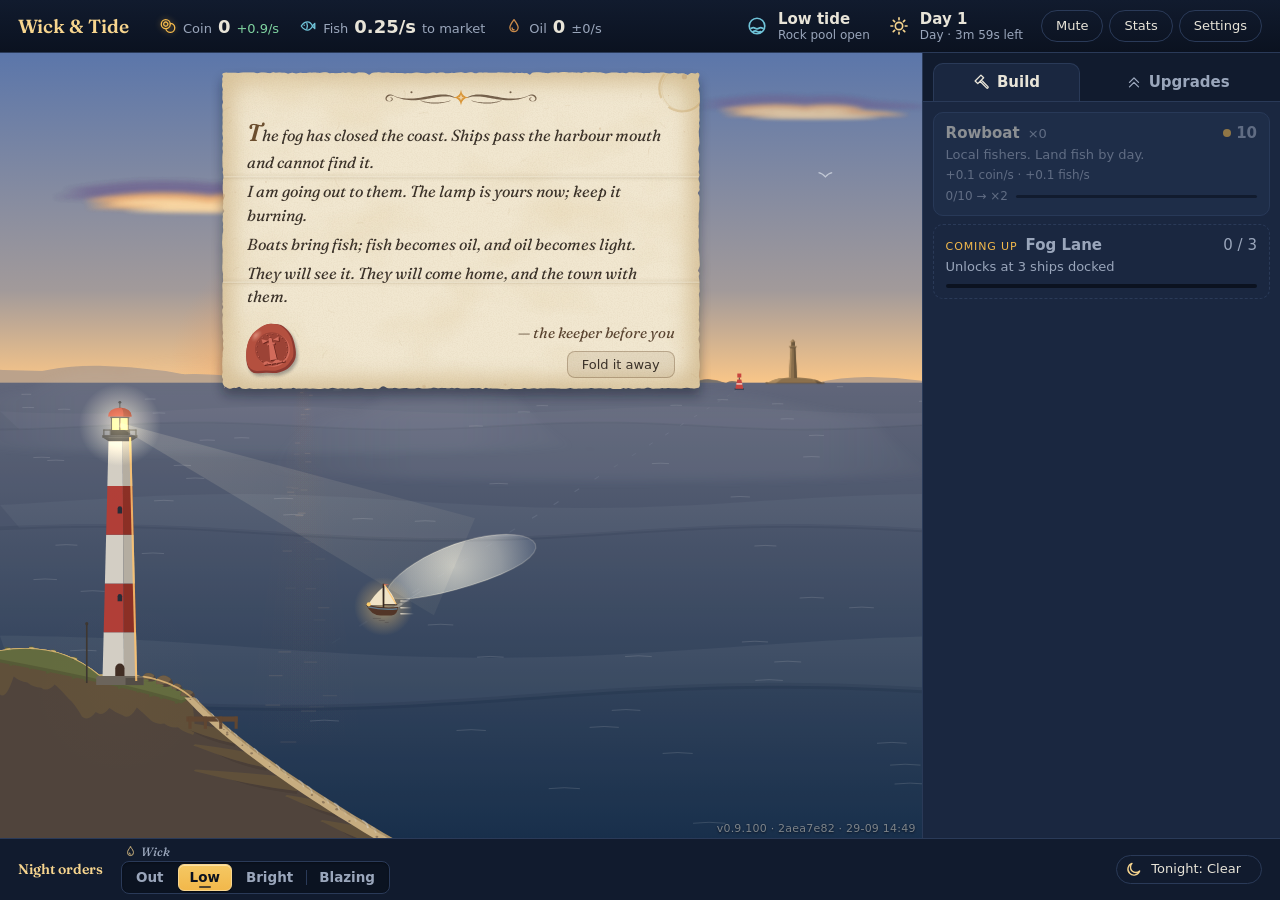
==== commit 57e9ffe8: "Playtest build: main 2aea7e82" ====
--- a/extended/index.html
+++ b/extended/index.html
@@ -4,8 +4,8 @@
     <meta charset="UTF-8" />
     <meta name="viewport" content="width=device-width, initial-scale=1.0" />
     <title>Wick &amp; Tide</title>
-    <script type="module" crossorigin src="./assets/index-BKRFlVh8.js"></script>
-    <link rel="stylesheet" crossorigin href="./assets/index-7Gw0rN2f.css">
+    <script type="module" crossorigin src="./assets/index-CO6zD3st.js"></script>
+    <link rel="stylesheet" crossorigin href="./assets/index-zuepE_or.css">
   </head>
   <body>
     <div id="app"></div>
--- a/extended/assets/index-zuepE_or.css
+++ b/extended/assets/index-zuepE_or.css
@@ -0,0 +1 @@
+@font-face{font-family:Fraunces Variable;font-style:normal;font-display:swap;font-weight:100 900;src:url(./fraunces-vietnamese-soft-normal-DSA2Kggd.woff2)format("woff2-variations");unicode-range:U+102-103,U+110-111,U+128-129,U+168-169,U+1A0-1A1,U+1AF-1B0,U+300-301,U+303-304,U+308-309,U+323,U+329,U+1EA0-1EF9,U+20AB}@font-face{font-family:Fraunces Variable;font-style:normal;font-display:swap;font-weight:100 900;src:url(./fraunces-latin-ext-soft-normal-DKHvU-YN.woff2)format("woff2-variations");unicode-range:U+100-2BA,U+2BD-2C5,U+2C7-2CC,U+2CE-2D7,U+2DD-2FF,U+304,U+308,U+329,U+1D00-1DBF,U+1E00-1E9F,U+1EF2-1EFF,U+2020,U+20A0-20AB,U+20AD-20C0,U+2113,U+2C60-2C7F,U+A720-A7FF}@font-face{font-family:Fraunces Variable;font-style:normal;font-display:swap;font-weight:100 900;src:url(./fraunces-latin-soft-normal-C-lS_vzd.woff2)format("woff2-variations");unicode-range:U+??,U+131,U+152-153,U+2BB-2BC,U+2C6,U+2DA,U+2DC,U+304,U+308,U+329,U+2000-206F,U+20AC,U+2122,U+2191,U+2193,U+2212,U+2215,U+FEFF,U+FFFD}@font-face{font-family:Fraunces Variable;font-style:italic;font-display:swap;font-weight:100 900;src:url(./fraunces-vietnamese-soft-italic-CyEZfaGz.woff2)format("woff2-variations");unicode-range:U+102-103,U+110-111,U+128-129,U+168-169,U+1A0-1A1,U+1AF-1B0,U+300-301,U+303-304,U+308-309,U+323,U+329,U+1EA0-1EF9,U+20AB}@font-face{font-family:Fraunces Variable;font-style:italic;font-display:swap;font-weight:100 900;src:url(./fraunces-latin-ext-soft-italic-CFDsOWEG.woff2)format("woff2-variations");unicode-range:U+100-2BA,U+2BD-2C5,U+2C7-2CC,U+2CE-2D7,U+2DD-2FF,U+304,U+308,U+329,U+1D00-1DBF,U+1E00-1E9F,U+1EF2-1EFF,U+2020,U+20A0-20AB,U+20AD-20C0,U+2113,U+2C60-2C7F,U+A720-A7FF}@font-face{font-family:Fraunces Variable;font-style:italic;font-display:swap;font-weight:100 900;src:url(./fraunces-latin-soft-italic-CIOv5diB.woff2)format("woff2-variations");unicode-range:U+??,U+131,U+152-153,U+2BB-2BC,U+2C6,U+2DA,U+2DC,U+304,U+308,U+329,U+2000-206F,U+20AC,U+2122,U+2191,U+2193,U+2212,U+2215,U+FEFF,U+FFFD}:root{--ink:#0b1220;--ink-2:#111b2e;--ink-3:#1a2740;--line:#2a3a58;--text:#e8e4d8;--muted:#9aa6bb;--lamp:#f2b84b;--lamp-soft:#f7d58e;--coin:#f2b84b;--fish:#6fc3d8;--oil:#c98a4a;--good:#7fd3a0;--warn:#ff9b7a;--radius:10px;--serif:"Fraunces Variable", "Iowan Old Style", "Palatino Linotype", Palatino, Georgia, serif;--sans:system-ui, -apple-system, "Segoe UI", Roboto, sans-serif;--lightningcss-light: ;--lightningcss-dark:initial;color-scheme:dark}*{box-sizing:border-box}html{font-variation-settings:"SOFT" 100}html,body{background:var(--ink);height:100%;color:var(--text);font:15px/1.4 var(--sans);margin:0}#app{height:100%}button{font:inherit;color:inherit;cursor:pointer}:focus-visible{outline:2px solid var(--lamp);outline-offset:2px}.layout{--shop-w:clamp(300px, 28vw, 400px);grid-template-columns:minmax(0, 1fr) var(--shop-w);grid-template-rows:auto minmax(0,1fr) auto;grid-template-areas:"hud hud""scene shop""orders orders";height:100%;display:grid}.hud{background:linear-gradient(var(--ink-2), var(--ink));border-bottom:1px solid var(--line);grid-area:hud;align-items:center;gap:18px;min-width:0;padding:10px 18px;display:flex}.brand-box{flex-direction:column;margin-right:12px;line-height:1.15;display:flex}.brand-sub{gap:8px;min-width:0;display:flex}.legacy.hidden{display:none}.mult-of{color:var(--muted);letter-spacing:.04em;text-transform:uppercase;flex:none;margin-right:-2px;font-size:10px;line-height:14px}.legacy{color:var(--lamp);font-variant-numeric:tabular-nums;cursor:help;text-underline-offset:2px;font-size:12px;-webkit-text-decoration:underline dotted #f2b84b80;text-decoration:underline dotted #f2b84b80}.brand{font:600 19px var(--serif);color:var(--lamp-soft);letter-spacing:0;white-space:nowrap;margin:0}.resources{grid-template-columns:repeat(4,minmax(118px,max-content));gap:12px 20px;display:grid}.res.hidden{visibility:hidden}.tide{color:var(--muted);font-variant-numeric:tabular-nums;align-items:center;gap:10px;margin-left:auto;display:flex}.tide .tide-name{color:var(--text);font:600 15px var(--sans)}.tide .tide-note{font-size:12px}.tide-icon{color:var(--fish)}.res{white-space:nowrap;align-items:baseline;gap:6px;min-width:0;display:flex}.res .swatch{flex:none;align-self:center}.res-coin .swatch{color:var(--coin);filter:drop-shadow(0 0 3px #f2b84b73)}.res-fish .swatch{color:var(--fish)}.res-oil .swatch{color:var(--oil)}.res-salt .swatch{color:#d8d2c2}.res .label{color:var(--muted);font-size:13px}.res .value{font-variant-numeric:tabular-nums;font-size:18px;font-weight:650}.res .rate{color:var(--good);font-variant-numeric:tabular-nums;font-size:13px}.res .rate.muted{color:var(--muted)}.res .rate.falling{color:var(--warn)}.clock{color:var(--muted);font-variant-numeric:tabular-nums;align-items:center;gap:10px;display:flex}.clock-text{white-space:nowrap;flex-direction:column;line-height:1.2;display:flex}.clock .day{color:var(--text);font:600 15px var(--sans)}.clock .phase{font-size:12px}.phase-icon{color:var(--lamp-soft)}.phase-icon[data-icon=moon]{color:var(--text)}.hud-actions{gap:6px;display:flex}.hud-btn{border:1px solid var(--line);color:var(--text);background:0 0;border-radius:99px;padding:6px 14px;font-size:13px}.hud-btn:hover{border-color:var(--lamp);color:var(--lamp-soft)}.scene{background:linear-gradient(#1b2d4f,#10213a 55%,#0c1a2c 56%,#081322);grid-area:scene;position:relative;overflow:hidden}.scene-canvas{width:100%;height:100%;display:block;position:absolute;inset:0}.build-tag{z-index:1;-webkit-user-select:none;user-select:none;color:#e8e4d880;text-shadow:0 1px 2px #050912b3;letter-spacing:.02em;white-space:nowrap;background:0 0;border:0;padding:0;font:11px/1.2 system-ui,sans-serif;position:absolute;bottom:3px;right:6px}.build-tag:hover,.build-tag:focus-visible{color:var(--lamp-soft);text-underline-offset:2px;text-decoration:underline}.scene.trailer :is(.build-tag,.whats-new-note){display:none}.whats-new-note{z-index:2;background:#0b1220c7;border:1px solid #f2b84b73;border-radius:99px;align-items:center;font-size:12px;animation:.6s ease-out both wn-in;display:flex;position:absolute;bottom:22px;right:6px}.whats-new-note button{color:var(--lamp-soft);white-space:nowrap;background:0 0;border:0;padding:4px 6px 4px 12px}.whats-new-note .wn-open:hover{text-underline-offset:2px;text-decoration:underline}.whats-new-note .wn-hide{color:var(--muted);padding:4px 10px 4px 4px;font-size:14px;line-height:1}.whats-new-note .wn-hide:hover{color:var(--lamp-soft)}@keyframes wn-in{0%{opacity:0;transform:translateY(6px)}}.reduce-motion .whats-new-note{animation:none}.coast-rule{z-index:2;border:1px solid var(--line);max-width:calc(100% - 292px);color:var(--muted);white-space:nowrap;cursor:help;background:#0b1220b8;border-radius:99px;align-items:center;gap:7px;padding:4px 12px 4px 7px;font-size:13px;transition:opacity .3s;display:flex;position:absolute;top:10px;left:10px}.coast-rule .beacon.coast-glyph{width:15px;height:15px;box-shadow:none;border-width:1px;font-size:9px}.coast-rule-name{color:var(--text,#e8e4d8);font-weight:650}.coast-rule-head{align-items:center;gap:7px;min-width:0;max-width:100%;display:flex}.coast-rule-line{text-overflow:ellipsis;overflow:hidden}.coast-rule-site{text-overflow:ellipsis;max-width:100%;color:var(--lamp-soft);overflow:hidden}.coast-rule.two{border-radius:14px;flex-direction:column;align-items:flex-start;gap:1px;padding:4px 14px 5px 7px}.coast-rule.two .coast-rule-site{border-top:1px solid var(--line);align-self:stretch;margin-top:2px;padding-top:3px;padding-left:22px;font-size:12.5px}.coast-rule-site-label{letter-spacing:.08em;text-transform:uppercase;color:var(--muted);margin-right:7px;font-size:10px;font-weight:650}.coast-rule-site[hidden]{display:none}.scene:has(.coach.show) .coast-rule{opacity:0;pointer-events:none}@media (max-width:1000px){.coast-rule{max-width:calc(100% - 20px)}.scene:has(.toast.show) .coast-rule{opacity:0;pointer-events:none}}.scene.trailer .coast-rule{display:none}.scene:has(.arrival-card:not(.hidden)) .coach{visibility:hidden}.arrival-card{z-index:3;border-radius:var(--radius);border:1px solid var(--line);border-left:3px solid var(--lamp);background:#0b1220eb;width:min(340px,100% - 20px);margin-left:max(-170px,10px - 50%);animation:.6s ease-out both arrival-in;position:absolute;top:46px;left:50%;overflow:hidden;box-shadow:0 10px 28px #0006}.arrival-card.hidden,.scene.trailer .arrival-card{display:none}.scene:has(.letter.show) .arrival-card{display:none}@keyframes arrival-in{0%{opacity:0;transform:translateY(-6px)}}.arrival-art{background-position:50%;background-size:cover;height:110px}.arrival-text{gap:5px;padding:10px 14px 12px;display:grid}.arrival-text p,.arrival-text h3{margin:0}.arrival-kicker{letter-spacing:.08em;text-transform:uppercase;color:var(--lamp-soft);font-size:11px}.arrival-text h3{font-family:var(--serif,serif);color:var(--text);font-size:18px}.arrival-line{color:var(--text);font-size:14px;font-weight:650}.arrival-how{color:var(--text);font-size:13px;line-height:1.4}.arrival-more summary{cursor:pointer;color:var(--muted);font-size:12px}.arrival-more summary:focus-visible{outline:2px solid var(--lamp-soft);outline-offset:2px}.arrival-more .arrival-rule{color:var(--muted);margin-top:4px;font-size:13px;line-height:1.4}.arrival-btn{margin-top:4px;padding:7px}@media (max-height:600px){.arrival-art{height:64px}.arrival-card{top:40px}.arrival-rule,.arrival-how{font-size:12px}}.coach{border-radius:var(--radius);pointer-events:none;border:1px solid #e8e4d814;border-left:3px solid var(--lamp);max-width:min(440px,80%);color:var(--text);text-align:left;opacity:0;background:#0b1220d6;padding:10px 16px 10px 14px;font-size:14px;transition:opacity .4s,transform .4s;position:absolute;top:16px;left:50%;transform:translate(-50%,-8px);box-shadow:0 8px 24px #00000059}.coach.show{opacity:1;transform:translate(-50%)}.scene:has(.toast.show) .coach{opacity:0}.coach.show{transition-delay:.35s,0s}:is(.scene:has(.toast.show) .coach,.scene:has(.letter.show) .coach){transition-duration:.2s;transition-delay:0s}.scene:has(.coach.show) .toast.show{transition-delay:.2s}.coach:before{content:"✦";color:var(--lamp);margin-right:8px}.letter{z-index:4;scrollbar-width:none;box-sizing:border-box;color:#3a3128;width:min(500px,100% - 16px);max-height:calc(100% - 16px);font:italic 16px/1.45 var(--serif);background:0 0/100% 100% no-repeat;flex-direction:column;gap:6px;padding:22px 36px 28px;display:none;position:absolute;top:12px;left:50%;overflow-y:auto;transform:translate(-50%,-8px)}.letter.show{animation:.6s ease-out both letter-in;display:flex}@keyframes letter-in{0%{opacity:0;transform:translate(-50%,-8px)}to{opacity:1;transform:translate(-50%)}}.reduce-motion .letter.show{animation:none;transform:translate(-50%)}.letter-flourish{align-self:center;width:176px;height:21px;margin:0 0 2px;display:block}.letter-flourish svg,.letter-seal svg{width:100%;height:100%;display:block}.letter-line{margin:0}.letter-line:first-of-type:first-letter{color:#6b4e2e;font-size:1.5em;font-weight:600}.letter-foot{justify-content:space-between;align-items:flex-end;gap:12px;margin-top:2px;display:flex}.letter-seal{flex:none;width:66px;height:68px;margin:0 0 -6px -8px;transform:rotate(-9deg)}.letter.show .letter-seal{animation:.5s cubic-bezier(.3,.7,.4,1.2) .45s both seal-press}@keyframes seal-press{0%{opacity:0;transform:rotate(-9deg)scale(1.4)}to{opacity:1;transform:rotate(-9deg)scale(1)}}.reduce-motion .letter.show .letter-seal{animation:none}.letter-foot-end{flex-direction:column;align-items:flex-end;gap:8px;min-width:0;display:flex}.letter-sign{text-align:right;color:#5a4430;margin:0;font-size:15px}.letter-title{font:600 20px var(--serif);color:#3a3128;text-align:center;margin:0 0 4px;font-style:normal}.letter-action{font:600 13px/1.35 var(--sans);color:#3a3128;text-align:center;margin:6px 0 0;font-style:normal}.letter-chain{font:13px/1.3 var(--sans);grid-template-columns:repeat(5,1fr);gap:6px;margin:0;padding:0;list-style:none;display:grid}.chain-step{text-align:center;flex-direction:column;align-items:center;gap:4px;display:flex;position:relative}.chain-step svg{color:#8a5a1c}.chain-step+.chain-step:before{content:"→";color:#8a7a5a;font-style:normal;position:absolute;top:5px;left:-9px}.letter .letter-close{width:auto;font:13px var(--sans);color:#3a3128;background:#6b4e2e1a;border:1px solid #6b4e2e59;border-radius:8px;padding:5px 14px}.letter .letter-close:hover{background:#6b4e2e2e;border-color:#6b4e2e99}.letter .letter-close:focus-visible{outline-offset:2px;outline:2px solid #8a5a1c}.scene:has(.letter.show) .coach{opacity:0}.trailer-game .letter{display:none}.toasts{pointer-events:none;z-index:2;flex-direction:column;gap:8px;width:min(250px,100% - 24px);display:flex;position:absolute;top:12px;right:12px}.toast{border-radius:var(--radius);border:1px solid var(--line);border-left:3px solid var(--lamp);opacity:0;background:#0b1220e6;align-items:center;gap:10px;padding:8px 12px;transition:opacity .35s,transform .35s;display:flex;transform:translate(16px);box-shadow:0 8px 24px #00000059}.toast.show{opacity:1;transform:none}.toast-icon{width:32px;height:32px;color:var(--lamp);background:#f2b84b1f;border:1px solid #f2b84b73;border-radius:50%;flex:none;place-items:center;display:grid}.toast-badge{background:50%/contain no-repeat;flex:none;width:44px;height:44px;margin:-4px -2px -4px -4px}.toast-text{flex-direction:column;min-width:0;font-size:13px;line-height:1.3;display:flex}.toast-kicker{color:var(--lamp-soft);letter-spacing:.08em;text-transform:uppercase;font-size:11px}.toast-text strong{font:600 14px var(--serif);color:var(--text);-webkit-line-clamp:2;-webkit-box-orient:vertical;display:-webkit-box;overflow:hidden}.toast-body{color:var(--muted);-webkit-line-clamp:4;-webkit-box-orient:vertical;font-size:12px;display:-webkit-box;overflow:hidden}.toast-note{-webkit-line-clamp:2;margin-top:2px}@media (max-width:1000px),(max-height:600px){.toasts{gap:6px;width:min(230px,100% - 32px);top:8px;right:10px}.toast{gap:8px;padding:6px 10px}.toast .toast-body{display:none}.toast-icon{width:28px;height:28px}.toast-badge{width:34px;height:34px;margin:-3px -1px -3px -3px}.toast-text strong{font-size:13px}.letter{gap:4px;font-size:15px;line-height:1.4}.letter-flourish{width:150px;height:18px}.letter-seal{width:48px;height:50px}}@media (max-height:440px) and (min-width:900px){.coach{max-width:min(820px,60%);padding:6px 14px;font-size:13px;top:8px}.letter{gap:2px;width:min(820px,60%);padding:14px 30px 22px;font-size:14px;line-height:1.35;top:2px}.letter-flourish{display:none}.letter-seal{width:40px;height:42px;margin:0 0 -4px -6px}.letter-foot-end{flex-direction:row;align-items:center;gap:12px}.letter-sign{font-size:13px}.letter .letter-close{padding:3px 12px;font-size:12px}}.panel{background:var(--ink-2);border-left:1px solid var(--line)}.shop{flex-direction:column;grid-area:shop;min-height:0;display:flex}.tabs{border-bottom:1px solid var(--line);gap:4px;padding:10px 10px 0;display:flex}.tab{border-radius:var(--radius) var(--radius) 0 0;color:var(--muted);background:0 0;border:1px solid #0000;border-bottom:none;flex:1;padding:8px 10px;font-weight:600;position:relative}.tab.active{background:var(--ink-3);border-color:var(--line);color:var(--text)}.tab .icon{vertical-align:-4px;margin-right:6px}.tabs.no-icons .tab .icon{display:none}.tabs.measuring>.tab.tab{flex:none}.badge{background:var(--lamp);color:var(--ink);border-radius:99px;margin-left:6px;padding:0 6px;font-size:12px;display:none}.badge.show{display:inline-block}.buy-mode{background:var(--ink-3);align-items:center;gap:8px;padding:8px 10px 0;display:flex}.buy-mode.hidden{display:none}.buy-mode .seg{flex:1}.buy-mode .seg .buy-mode-option{white-space:nowrap;flex:1;padding:2px 6px 3px}.item{position:relative}.item.bought-many:after{content:attr(data-bought);pointer-events:none;color:var(--lamp);text-shadow:0 1px 2px #0009;font-size:15px;font-weight:700;animation:.9s ease-out forwards bought-many;position:absolute;top:-4px;right:12px}@keyframes bought-many{0%{opacity:1;transform:translateY(0)}to{opacity:0;transform:translateY(-16px)}}.reduce-motion .item.bought-many:after{animation:none}@media (prefers-reduced-motion:reduce){.item.bought-many:after{animation:none}}.shop-list{background:var(--ink-3);flex-direction:column;flex:1;gap:8px;padding:10px;display:flex;overflow-y:auto}.item{text-align:left;border-radius:var(--radius);background:#22324f;border:1px solid #34486c;grid-template-columns:1fr auto;grid-template-areas:"head cost""desc desc";gap:2px 10px;padding:10px 12px;transition:background .12s,border-color .12s,transform 80ms;display:grid}.item:hover:not(.locked){border-color:var(--lamp);background:#2a3d60}.item:active:not(.locked){transform:translateY(1px)}.item.locked{opacity:.55;cursor:default}.item.suggest{border-color:var(--lamp);animation:1.6s ease-in-out infinite suggest}@keyframes suggest{50%{box-shadow:0 0 0 3px #f2b84b59,0 0 18px #f2b84b59}}.item.bought{animation:.45s ease-out bought}@keyframes bought{0%{background:#3b4f6e;transform:scale(1);box-shadow:0 0 0 2px #f2b84bb3,0 0 16px #f2b84b73}30%{transform:scale(1.025)}to{transform:scale(1)}}.item.denied{animation:.6s ease-in-out denied}@keyframes denied{10%{transform:translate(-4px)}25%{transform:translate(3px)}40%{transform:translate(-2px)}50%{transform:none}}.item.denied .cost{animation:.6s ease-out denied-cost}@keyframes denied-cost{0%{color:#ff9b7a}}.reduce-motion .item.bought{border-color:var(--lamp)}.reduce-motion .item.denied .cost{color:#ff9b7a}@media (prefers-reduced-motion:reduce){.item.bought{border-color:var(--lamp)}.item.denied .cost{color:#ff9b7a}}.row-head{grid-area:head;align-items:baseline;gap:8px;display:flex}.item .name{font-weight:650}.item .owned{color:var(--muted);font-variant-numeric:tabular-nums;white-space:nowrap;flex:none;font-size:13px}.item .desc{color:var(--muted);grid-area:desc;font-size:13px}.item .cost{color:var(--coin);font-variant-numeric:tabular-nums;grid-area:cost;font-weight:650}.item .cost:before{content:"";background:var(--coin);vertical-align:1px;border-radius:50%;width:8px;height:8px;margin-right:5px;display:inline-block}.item.locked .cost{color:var(--muted)}.item .milestone{color:var(--muted);font-variant-numeric:tabular-nums;flex-wrap:wrap;grid-column:1/-1;align-items:center;gap:8px;margin-top:3px;font-size:12px;display:flex}.item .milestone.hidden{display:none}.milestone-text{overflow-wrap:anywhere;min-width:0}.milestone-bar{background:var(--ink);border-radius:99px;flex:48px;min-width:48px;height:3px;overflow:hidden}.milestone-fill{background:var(--coin);opacity:.75;height:100%;transition:width .3s;display:block}.milestone.close .milestone-text{color:var(--lamp);font-weight:650}.milestone.done .milestone-bar{display:none}.milestone.done .milestone-text{color:var(--lamp)}.milestone.waiting .milestone-text{color:var(--muted);font-style:italic}.item.milestone-hit{animation:1.4s ease-out milestone-hit}@keyframes milestone-hit{0%{background:#6b5320;border-color:#ffd98a;box-shadow:0 0 0 3px #ffd98ae6,0 0 28px #f2b84bcc}30%{background:#4e4428;box-shadow:0 0 0 2px #ffd98a99,0 0 20px #f2b84b80}}.item.milestone-hit .milestone-text{animation:1.4s ease-out milestone-text}@keyframes milestone-text{0%,40%{color:#ffe3a3}}.reduce-motion .item.milestone-hit{background:#4e4428;border-color:#ffd98a}@media (prefers-reduced-motion:reduce){.item.milestone-hit{background:#4e4428;border-color:#ffd98a}}.item.teaser{border-style:dashed;border-color:var(--line);cursor:default;background:0 0;grid-template-areas:"head cost""desc desc""bar bar"}.item.teaser:hover{border-color:var(--line);background:0 0}.item.teaser .name{color:var(--muted)}.item.teaser .cost{color:var(--muted);font-weight:500}.item.teaser .cost:before{display:none}.teaser-label{letter-spacing:.08em;text-transform:uppercase;color:var(--lamp);font-size:11px}.teaser-bar{background:var(--ink);border-radius:99px;grid-area:bar;height:4px;margin-top:6px;overflow:hidden}.teaser-fill{background:var(--lamp);opacity:.7;height:100%;transition:width .4s;display:block}.item.coast-own{--coast:var(--lamp);border-left:4px solid var(--coast);padding-left:9px}.item.coast-own[data-type=home]{--coast:#7fb7de}.item.coast-own[data-type=fogbound]{--coast:#d9dfdc}.item.coast-own[data-type=strait]{--coast:#f0b45c}.item.coast-own[data-type=reach]{--coast:#9a86d8}.item.coast-own[data-type=frost]{--coast:#c4e8fa}.item.coast-own[data-type=shoals]{--coast:#96c484}.item.coast-own:hover:not(.locked){border-left-color:var(--coast)}.item.teaser.coast-own,.item.teaser.coast-own:hover{border-left:4px solid var(--coast)}.item.teaser.coast-own .teaser-label{color:var(--coast)}.item.teaser.coast-own .teaser-fill{background:var(--coast)}.item.coast-own .coast-tag{letter-spacing:.06em;text-transform:uppercase;color:var(--coast);white-space:nowrap;font-size:11px;font-weight:650}.item.coast-own .coast-tag:after{content:" ·";color:var(--muted);letter-spacing:0}.row-head .beacon.coast-glyph{width:15px;height:15px;box-shadow:none;border-width:1px;align-self:center;font-size:9px}.empty{color:var(--muted);text-align:center;margin:24px 8px;font-style:italic}.orders{background:var(--ink-2);border-top:1px solid var(--line);grid-area:orders;align-items:center;gap:18px;padding:10px 18px;display:flex}.orders-title{font:600 14px var(--serif);color:var(--lamp-soft);white-space:nowrap}.wick{border:1px solid var(--line);color:var(--muted);background:0 0;border-radius:99px;padding:5px 12px}.wick.active{background:var(--lamp);border-color:var(--lamp);color:var(--ink);font-weight:650}.orders{padding-block:6px}.seg-field{flex-direction:column;align-items:flex-start;gap:2px;display:flex}.seg-label{font:italic 500 12px/1.15 var(--serif);color:var(--muted);letter-spacing:.01em;cursor:help;align-items:center;gap:4px;padding-left:3px;display:flex}.seg-label .seg-icon{color:var(--lamp-soft);opacity:.85;flex:none}.seg-auto{border:1px solid var(--line);font:600 10px/1.4 var(--sans);color:var(--muted);border-radius:99px;margin-left:2px;padding:0 5px;font-style:normal}.seg-auto.hidden{display:none}.seg-effect{font:600 11px/1.4 var(--sans);color:var(--lamp-soft);white-space:nowrap;margin-left:4px;font-style:normal}.seg-effect:before{content:"· ";color:var(--muted);font-weight:400}.seg{border:1px solid var(--line);background:#05091273;border-radius:8px;align-items:stretch;gap:2px;padding:2px;display:flex;box-shadow:inset 0 1px 2px #00000059}.seg .seg-opt{color:var(--muted);background:0 0;border:1px solid #0000;border-radius:6px;padding:3px 11px 4px;font-size:13.5px;font-weight:600;line-height:1.35;transition:background .12s,color .12s;position:relative}.seg .seg-opt.hidden{display:none}.seg .seg-opt+.seg-opt:before{content:"";background:var(--line);pointer-events:none;width:1px;position:absolute;top:5px;bottom:5px;left:-2px}.seg .seg-opt[aria-checked=true]:before,.seg .seg-opt[aria-checked=true]+.seg-opt:before{display:none}.seg .seg-opt:hover:not([aria-checked=true]):not([aria-disabled=true]){color:var(--text);background:#e8e4d812}.seg .seg-opt[aria-checked=true]{background:linear-gradient(#f5c863, var(--lamp));color:var(--ink);border-color:#f7d58e;box-shadow:0 1px #00000073,inset 0 1px #fff6d88c}.seg .seg-opt[aria-checked=true]:after{content:"";background:var(--ink);opacity:.7;border-radius:1px;width:12px;height:2px;margin-left:-6px;position:absolute;bottom:2px;left:50%}.seg .seg-opt:focus-visible{outline:2px solid var(--lamp-soft);outline-offset:1px;z-index:1}.seg .seg-opt.advised:not([aria-checked=true]){border-color:var(--lamp);color:var(--lamp-soft);border-style:dashed}.post-group.auto .seg-opt{cursor:default}.post-group.auto .seg-opt:not([aria-checked=true]){opacity:.5}.warn{color:var(--warn);font-size:13px}.warn.calm{color:var(--muted)}.hint{color:var(--muted);margin:0 0 0 auto;font-size:13px}.orders>:is(.orders-title,.forecast){flex-shrink:0}.orders[data-tight="6"]>:is(.orders-title,.forecast){flex-shrink:1}.orders>.hint{min-width:14em}.hint.hidden,.post-group.hidden,.glass-glow.hidden{display:none}.hint.dusk{color:var(--lamp-soft);animation:2.4s ease-in-out infinite alternate dusk-glow}@keyframes dusk-glow{0%{text-shadow:none}to{text-shadow:0 0 10px #f2b84b8c}}.reduce-motion .hint.dusk{animation:none}.wick-group.locked .seg-opt[aria-disabled=true]{opacity:.4;cursor:not-allowed}.glass-glow{color:var(--good);margin:0 0 8px;font-size:13px}.forecast{border:1px solid var(--line);white-space:nowrap;border-radius:99px;align-items:center;gap:8px;margin-left:auto;padding:4px 12px 4px 8px;font-size:13px;display:flex}.forecast-bonus{color:var(--muted)}.bell,.great-bell{border:1px solid var(--warn);color:var(--warn);white-space:nowrap;background:#ff9b7a1f;border-radius:99px;padding:5px 14px;font-weight:650}.bell:hover,.great-bell:hover{background:#ff9b7a40}.bell.rung{background:var(--warn);color:var(--ink);cursor:default}.bell.hidden,.great-bell.hidden{display:none}.great-bell{background:0 0;padding:5px 12px}.bell.idle{border-color:var(--line);color:var(--muted);cursor:help;background:0 0;font-weight:500}.bell.idle:hover{background:#ffffff0a}.bell-short,.orders:is([data-tight="4"],[data-tight="5"],[data-tight="6"]) .bell.idle .bell-text{display:none}.orders:is([data-tight="4"],[data-tight="5"],[data-tight="6"]) .bell.idle .bell-short{display:inline}.bell.waiting:not(.rung){color:#ffd2c2;background:#ff9b7a38;animation:3s ease-in-out infinite bell-call;box-shadow:0 0 0 2px #ff9b7a8c,0 0 14px #ff9b7a73}@keyframes bell-call{50%{background:#ff9b7a57;box-shadow:0 0 0 4px #ff9b7a40,0 0 24px #ff9b7ab3}}.coast-chip{border:1px solid var(--line);color:var(--muted);white-space:nowrap;text-overflow:ellipsis;cursor:help;border-radius:99px;flex:none;margin-left:auto;padding:5px 12px;font-size:13px;overflow:hidden}.coast-chip.hidden{display:none}.coast-chip:not(.hidden)+.forecast{margin-left:0}.coast-chip.on{color:#d9ecff;background:#7fb4e629;border-color:#7fb4e6;font-weight:650;animation:3s ease-in-out infinite chip-call;box-shadow:0 0 0 2px #7fb4e666,0 0 12px #7fb4e659}@keyframes chip-call{50%{background:#7fb4e642;box-shadow:0 0 0 4px #7fb4e633,0 0 22px #7fb4e699}}.forecast.beside-chip .forecast-text{display:none}.forecast.beside-chip .forecast-short{display:inline}.chip-short,.orders:is([data-tight="3"],[data-tight="4"],[data-tight="5"],[data-tight="6"]) .coast-chip .chip-text{display:none}.orders:is([data-tight="3"],[data-tight="4"],[data-tight="5"],[data-tight="6"]) .coast-chip .chip-short{display:inline}.orders:is([data-tight="3"],[data-tight="4"],[data-tight="5"],[data-tight="6"]) .coast-chip{max-width:190px}.post-group.nudge .seg-opt.advised:not([aria-checked=true]){animation:3s ease-in-out infinite post-call;box-shadow:0 0 0 2px #f0be5a73,0 0 12px #f0be5a66}@keyframes post-call{50%{box-shadow:0 0 0 3px #f0be5a40,0 0 20px #f0be5aa6}}.forecast[data-weather=storm]{border-color:var(--warn)}.forecast-bonus.matched{color:var(--good);font-weight:650}.weather-icon{color:var(--lamp-soft)}.forecast[data-weather=fog] .weather-icon{color:#c9d3e2}.forecast[data-weather=calm] .weather-icon{color:#8fc7e8}.forecast[data-weather=storm] .weather-icon{color:var(--warn)}@media (max-height:600px){.modal.light{padding:14px 24px}.modal.light h2{font-size:21px}}.backdrop{z-index:10;background:#050912b8;place-items:center;display:grid;position:fixed;inset:0}.modal{overscroll-behavior:contain;border:1px solid var(--line);background:linear-gradient(#1c2a45,#141f35);border-radius:14px;width:min(420px,92vw);max-height:96vh;padding:24px 28px;overflow-y:auto;box-shadow:0 20px 60px #00000080}.modal h2{font:600 24px var(--serif);color:var(--lamp-soft);margin:0 0 6px}.modal .lead{color:var(--muted);margin:0 0 14px}.log{gap:6px;margin:0 0 12px;display:grid}.log-line{border-bottom:1px dashed var(--line);justify-content:space-between;padding-bottom:4px;display:flex}.log dt{color:var(--muted)}.log dd{font-variant-numeric:tabular-nums;margin:0;font-weight:650}.modal .note{color:var(--muted);margin:0 0 16px;font-size:12px}.primary{border-radius:var(--radius);background:var(--lamp);width:100%;color:var(--ink);border:none;padding:10px;font-weight:700}.primary:hover{background:var(--lamp-soft)}.reduce-motion *{transition:none!important;animation:none!important}@media (prefers-reduced-motion:reduce){*{transition:none!important;animation:none!important}}@media (max-width:1180px){.hud{gap:14px;padding:8px 14px}.brand-box{margin-right:0}.resources{grid-template-columns:repeat(4,auto);gap:14px}.res-fish .rate,.tide .tide-note{display:none}.hud-btn{padding:5px 10px}}@media (max-width:1000px){.brand,.orders-title,.res .label,.clock .phase{display:none}.hud-actions{gap:4px}.hud-btn{padding:4px 9px;font-size:12px}}@media (max-height:800px){.item-gen.known:not(.coast-own) .desc{display:none}}@media (max-height:600px),(max-width:1000px){.item-gen:not(.coast-own) .desc,.item-up .desc{display:none}.item.coast-own .desc{-webkit-line-clamp:3;-webkit-box-orient:vertical;font-size:12px;display:-webkit-box;overflow:hidden}.item{padding:7px 10px}.item.coast-own{padding-left:7px}.shop-list{gap:6px;padding:8px}}@media (max-width:760px){.layout{grid-template:"hud""scene"40vh"shop"minmax(0,1fr)"orders"/1fr}.hud{flex-wrap:wrap;gap:10px 16px}.resources{grid-template-columns:repeat(2,auto)}.tide{margin-left:0}.orders{flex-wrap:wrap}.hint{margin-left:0}.brand,.orders-title,.res .label,.clock .phase{display:revert}}.tab.hidden{display:none}.shelf{flex-direction:column;gap:8px;display:flex}.shelf.in-north .south-only,.north-carried.hidden,.north-post-card.hidden{display:none!important}.north-carried{color:var(--muted);margin:0 2px;font-size:13px}.north-post-card{border-radius:var(--radius);background:linear-gradient(160deg,#1d2c48,#16223a);border:1px solid #3c5a86;flex-direction:column;gap:6px;padding:14px 16px;display:flex}.north-post-card .north-letter{font:italic 400 15px/1.45 var(--serif);color:var(--text);margin:0}.north-post-card .north-sign{text-align:right;font:italic 400 13px var(--serif);color:var(--muted);margin:0 0 4px}.north-post-card .north-help{color:var(--muted);margin:0;font-size:13px}.shelf h3{font:600 16px var(--serif);color:var(--lamp-soft);margin:0}.shelf .shelf-title{color:var(--muted);letter-spacing:.04em;text-transform:uppercase;font-size:14px;font-family:var(--sans);margin:10px 2px 0}.bottle-card{border-radius:var(--radius);background:radial-gradient(circle at 85% 0,#6fc3d82e,#0000 60%),#22324f;border:1px solid #34486c;flex-direction:column;gap:6px;padding:12px 14px;display:flex}.bottle-head{color:var(--muted);justify-content:space-between;align-items:baseline;font-size:13px;display:flex}.bottle-head .glass{color:var(--fish)}.glass-count{color:#bfe9f3;font-variant-numeric:tabular-nums;font-size:18px;font-weight:700}.bottle-lead,.bottle-next{color:var(--muted);margin:0;font-size:13px}.bottle-next:empty{display:none}.bottle-btn{margin-top:4px}.primary:disabled{background:var(--line);color:var(--muted);cursor:default}.item .glass-cost{color:#9fdcec}.item .glass-cost:before{background:#9fdcec;border-radius:2px;transform:rotate(45deg)}.item-perk.locked .glass-cost{color:var(--muted)}.item-perk:has(.perk-live){grid-template-areas:"head cost""desc desc""live live"}.item-perk .perk-live{color:var(--text);grid-area:live;margin-top:2px;font-size:12px}.bottles{flex-wrap:wrap;gap:8px;display:flex}.bottles .empty{text-align:left;margin:8px 4px}.bottle{width:88px;color:var(--muted);text-align:center;flex-direction:column;align-items:center;gap:4px;font-size:12px;display:flex}.bottle-glass{background:linear-gradient(#bfe9f340,#6fc3d81f);border:1px solid #bfe9f380;border-radius:16px 8px 8px 16px;width:70px;height:34px;position:relative}.bottle-glass:after{content:"";background:#a9744a;border-radius:2px;width:9px;height:10px;position:absolute;top:11px;right:-9px}.bottle-ship{border-bottom:13px solid #f3ead6;border-left:7px solid #0000;border-right:7px solid #0000;width:0;height:0;position:absolute;top:8px;left:38px}.bottle-ship:after{content:"";background:#7a4f36;border-radius:0 0 6px 6px;width:24px;height:5px;position:absolute;top:13px;left:-12px}.bottle-glass .bottle-mark{width:16px;height:16px;box-shadow:none;border-width:1px;margin-top:-8px;font-size:9px;position:absolute;top:50%;left:4px}.bottle-glass .bottle-seal{z-index:1;background:radial-gradient(circle at 40% 35%,#d8664c,#9c3624 70%);border-radius:50%;width:13px;height:13px;position:absolute;top:7px;right:-14px;box-shadow:0 1px 2px #00000073}.bottle.sealed .bottle-label{color:var(--lamp-soft)}.bottle[data-type=home] .bottle-glass{border-color:#7fb7decc}.bottle[data-type=fogbound] .bottle-glass{border-color:#d9dfdccc}.bottle[data-type=strait] .bottle-glass{border-color:#f0b45ccc}.bottle[data-type=reach] .bottle-glass{border-color:#9a86d8d9}.bottle[data-type=frost] .bottle-glass{border-color:#c4e8fae6}.bottle[data-type=shoals] .bottle-glass{border-color:#96c484d9}.secondary{border-radius:var(--radius);border:1px solid var(--line);color:var(--text);background:0 0;padding:10px;font-weight:600}.secondary:hover{border-color:var(--muted)}.modal.wide{width:min(880px,94vw);max-height:94vh;padding:18px 24px;overflow-y:auto}.modal.wide .log{gap:2px;font-size:13px}.modal.wide .primary{padding:8px}.stats-cols{grid-template-columns:1fr 1fr;gap:24px;display:grid}.stats-bests{margin-top:6px}.stats-bests .log-line{align-items:baseline;gap:12px}.stats-bests .log-line dt{flex:none}.stats-bests .log-line dd{text-align:right}.modal.wide .stats-bests .log{grid-template-columns:1fr 1fr;column-gap:24px;display:grid}.modal h3{font:600 16px var(--serif);color:var(--lamp-soft);margin:6px 0 8px}.ach-title{margin-top:4px}.ach-grid{grid-template-columns:repeat(4,1fr);gap:6px;margin:0 0 16px;padding:0;list-style:none;display:grid}.ach{border:1px solid var(--line);border-radius:var(--radius);opacity:.55;align-items:center;gap:8px;padding:6px 8px;display:flex}.ach.on{opacity:1;border-color:#f2b84b80}.ach-badge{background:50%/contain no-repeat;flex:none;width:48px;height:48px;margin:-4px -2px -4px -3px}@media (max-width:1000px),(max-height:600px){.ach-badge{width:40px;height:40px;margin:-3px -1px -3px -3px}}.sr-only{clip:rect(0 0 0 0);white-space:nowrap;border:0;width:1px;height:1px;margin:-1px;padding:0;position:absolute;overflow:hidden}.ach-text{min-width:0;color:var(--muted);flex-direction:column;font-size:11px;line-height:1.25;display:flex}.ach-text strong{color:var(--text);font-size:12.5px}@media (max-width:760px){.stats-cols,.modal.wide .stats-bests .log{grid-template-columns:1fr}.ach-grid{grid-template-columns:1fr 1fr}}.modal.settings{overscroll-behavior:contain;width:min(460px,94vw);max-height:94vh;overflow-y:auto}.set-about{color:var(--muted);margin:0 0 8px;font-size:11px}.set-about-row{justify-content:space-between;align-items:baseline;gap:10px;margin:0 0 8px;display:flex}.set-about-row .set-about{margin:0}.set-about-row .link-btn{white-space:nowrap;font-size:12px}.set-footer{z-index:1;background:#141f35;margin:0 0 -24px;padding:10px 0 24px;position:sticky;bottom:-24px;box-shadow:0 -10px 12px -8px #05091299}.set-row{border-bottom:1px dashed var(--line);justify-content:space-between;align-items:center;gap:12px;padding:6px 0;display:flex}.set-row label{color:var(--muted)}.set-row input[type=range]{width:180px;accent-color:var(--lamp)}.set-row input[type=checkbox]{width:18px;height:18px;accent-color:var(--lamp)}.set-row select{appearance:none;min-width:0;max-width:62%;font:inherit;color:#e8e2d2;cursor:pointer;text-overflow:ellipsis;background:#16203a url("data:image/svg+xml,%3Csvg xmlns='http://www.w3.org/2000/svg' width='10' height='6' viewBox='0 0 10 6'%3E%3Cpath d='M1 1l4 4 4-4' fill='none' stroke='%239AA3B5' stroke-width='1.5' stroke-linecap='round' stroke-linejoin='round'/%3E%3C/svg%3E") right 10px center no-repeat;border:1px solid #26324f;border-radius:8px;padding:5px 30px 5px 10px;font-size:14px;transition:border-color .15s}.set-row select:hover{border-color:#9aa3b5}.set-row select:focus-visible{outline-offset:1px;border-color:#f2c14e;outline:2px solid #f2c14e}.set-row select option{color:#e8e2d2;background:#16203a}.save-box{width:100%;color:var(--text);background:var(--ink);border:1px solid var(--line);resize:vertical;word-break:break-all;border-radius:8px;margin:4px 0 8px;padding:8px;font:12px/1.3 ui-monospace,Consolas,monospace}.save-box[hidden]{display:none}.link-btn{color:#9aa3b5;text-underline-offset:3px;background:0 0;border:0;padding:2px 0;font-size:13px;-webkit-text-decoration:underline #9aa3b573;text-decoration:underline #9aa3b573}.link-btn:hover{color:#e8e2d2}.save-toggle{margin-top:8px;display:block}.set-status{min-height:1.3em;color:var(--good);margin:6px 0 10px;font-size:13px}.set-danger{justify-content:space-between;align-items:center;gap:10px;margin-bottom:14px;display:flex}.link-btn.danger{text-align:left;color:#e07a5fbf;flex:none;text-decoration-color:#e07a5f66}.link-btn.danger:hover{color:#e07a5f}.link-btn.danger.armed{color:#e07a5f;font-weight:700;text-decoration-color:#e07a5f}.set-danger .secondary{flex:none;margin-left:auto}@media (max-height:440px) and (min-width:900px){.modal.settings{grid-template-columns:.9fr 1.5fr 1fr;align-items:start;column-gap:28px;width:min(1100px,96vw);max-height:96vh;padding:8px 20px 10px;display:grid}.modal.settings h2{grid-column:1/-1;margin:0;font-size:18px}.modal.settings h3{margin:2px 0;font-size:14px}.modal.settings .set-row{padding:3px 0}.modal.settings .set-row button{white-space:nowrap;padding-top:4px;padding-bottom:4px}.modal.settings .save-box{resize:none;height:44px;margin:2px 0 4px}.modal.settings .set-status{min-height:0;margin:2px 0}.modal.settings .set-danger{margin-bottom:0}.modal.settings .modal-actions{gap:6px}.modal.settings .set-row input[type=range]{width:150px}.modal.settings .set-row label{white-space:nowrap}.modal.settings{grid-template-rows:auto auto 1fr}.modal.settings>.set-group{grid-row:2/4}.modal.settings>.set-group:nth-child(2){grid-column:1;align-self:start}.modal.settings>.set-group:nth-child(3){grid-column:2}.modal.settings>.set-group:nth-child(4){grid-area:2/3}.modal.settings>.set-footer{box-shadow:none;background:0 0;grid-area:3/3;align-self:end;margin:6px 0 0;padding:0;position:static}.modal.settings .set-footer .primary{padding:7px}}@media (min-height:441px) and (max-height:640px) and (min-width:900px){.modal.settings{grid-template:"title title""sound save""display save""display done"1fr/1fr 1fr;align-items:start;column-gap:28px;width:min(860px,94vw);padding-top:16px;padding-bottom:16px;display:grid}.modal.settings h2{grid-area:title;margin:0 0 4px}.modal.settings>.set-group:nth-child(2){grid-area:sound}.modal.settings>.set-group:nth-child(3){grid-area:display}.modal.settings>.set-group:nth-child(4){grid-area:save}.modal.settings>.set-footer{box-shadow:none;background:0 0;grid-area:done;align-self:end;margin:0;padding:0;position:static}.modal.settings .save-box{resize:none;height:64px}.modal.settings .set-danger{margin-bottom:0}}.modal-actions{grid-template-columns:1fr 1fr;gap:10px;display:grid}.perk-list{flex-direction:column;gap:8px;display:flex}.tab{white-space:nowrap;padding:8px 6px}.modal.chart{width:min(640px,94vw);max-height:94vh;overflow-y:auto}.modal.chart .note{margin-bottom:10px}.modal.chart .modal-actions{grid-template-columns:1fr;margin-top:14px}.modal.chart:has(.chart-offers.three){width:min(860px,94vw)}.chart-offers.three{grid-template-columns:repeat(3,1fr)}@media (max-width:700px){.chart-offers.three{grid-template-columns:1fr}}.chart-offers{grid-template-columns:1fr 1fr;gap:12px;display:grid}.side-pick{flex-wrap:wrap;align-items:center;gap:6px 10px;margin:6px 0 10px;display:flex}.side-lead{color:var(--muted);font-size:13px}.side-pick .seg .seg-opt{padding:3px 12px;font-size:13px}.side-rule{color:var(--text);flex-basis:100%;margin:0;font-size:13px}.chart-card{text-align:left;color:var(--text);border:1px solid var(--line);border-radius:var(--radius);cursor:pointer;background:#ffffff0a;flex-direction:column;gap:6px;padding:10px;display:flex}.chart-card:hover,.chart-card:focus-visible{border-color:var(--lamp);background:#ffd68c14}.chart-name{font:600 17px var(--serif);color:var(--lamp-soft)}.chart-rule{color:var(--muted);flex:1;font-size:12.5px;line-height:1.4}.chart-sail{border-radius:var(--radius);background:var(--lamp);color:var(--ink);text-align:center;margin-top:4px;padding:7px;font-weight:700}.chart-card:hover .chart-sail{background:var(--lamp-soft)}.chart-card{position:relative}.chart-pill{background:var(--lamp);max-width:calc(100% - 32px);color:var(--ink);white-space:nowrap;text-overflow:ellipsis;border-radius:99px;padding:2px 9px;font-size:12px;font-weight:700;position:absolute;top:16px;left:16px;overflow:hidden;box-shadow:0 1px 4px #00000059}.chart-view{background:#f1e7d0 50%/100% 100% no-repeat;border:1px solid #00000059;border-radius:8px;flex:none;height:86px;display:block;position:relative;overflow:hidden;box-shadow:0 2px 6px #0000004d}@media (max-width:560px){.chart-offers{grid-template-columns:1fr}}@media (max-height:600px){.modal.chart{padding:14px 22px}.modal.chart h2{margin-bottom:4px;font-size:21px}.modal.chart .lead{margin-bottom:8px;font-size:13px}.modal.chart .income-jump{margin:0 0 6px;font-size:13px}.modal.chart h3{margin:2px 0 4px}.modal.chart .side-pick{margin:4px 0 6px}.modal.chart .side-rule{flex:200px;font-size:12px}.chart-offers{gap:8px}.chart-card{gap:4px;padding:8px}.chart-name{font-size:16px}.chart-rule{font-size:12px;line-height:1.3}.chart-sail{margin-top:2px;padding:5px}}.keepsake-help{color:var(--muted);margin:2px 2px 8px;font-size:12px}.keepsake-list{grid-template-columns:1fr 1fr;gap:8px;display:grid}.keepsake{border:1px solid var(--line);border-radius:var(--radius);background:#ffffff0a;grid-template-columns:38px minmax(0,1fr);align-content:start;gap:3px 8px;padding:8px 10px 8px 6px;display:grid}.keepsake[hidden]{display:none}.keepsake .row-head{display:contents}.keepsake .name{grid-area:1/2;align-self:center;font-weight:650}.keepsake .owned{color:var(--muted);white-space:nowrap;grid-area:2/1;place-self:start center;font-size:11px}.keepsake .desc{color:var(--muted);grid-area:2/2;font-size:12px}.keepsake.none{opacity:.55}.keepsake-icon{background:50%/contain no-repeat;grid-area:1/1;align-self:start;width:38px;height:38px;margin-top:-2px}.keepsake.none .keepsake-icon{filter:saturate(.4)}@media (max-width:1000px),(max-height:600px){.keepsake{grid-template-columns:30px minmax(0,1fr)}.keepsake-icon{width:30px;height:30px}}.chart-mastery{font:italic 12px var(--serif);color:var(--muted)}.chart-job{color:var(--lamp-soft);font-size:12px;font-weight:600}.chart-job:before{content:"";vertical-align:0;background:#c0503a;border-radius:50%;width:8px;height:8px;margin-right:6px;display:inline-block}.chart-mastery.read{color:var(--lamp-soft)}.chart-mastery.ahead{font:600 12px var(--serif);color:var(--lamp-soft);font-style:normal}.modal .keepsake-note{color:var(--good)}.modal .pace-note{color:var(--lamp-soft);margin:-6px 0 12px;font-size:13px}.book-section.hidden{display:none}.shelf .book-title{align-items:baseline;gap:8px;display:flex}.shelf .book-title>span:first-child{flex:1}.book-count{text-transform:none;letter-spacing:0;font-variant-numeric:tabular-nums;font-size:12px}.visitor-book{color:#3a3128;background:0 0/100% 100% no-repeat;grid-template-columns:repeat(2,minmax(0,1fr));gap:0 34px;padding:14px 20px 26px;display:grid}.book-page{overflow-wrap:anywhere;border-bottom:1px solid #6b4e2e33;flex-direction:column;gap:2px;padding:7px 2px 8px;display:flex}.book-page:nth-last-child(-n+2){border-bottom:0}.book-page .row-head{align-items:center;gap:6px;display:flex}.book-page .name{color:#6f604b;font:italic 14px/1.25 var(--serif);flex:1}.book-page .desc{color:#6f604b;padding-left:24px;font-size:12px;line-height:1.35}.book-page.seen .name{color:#3a3128;font-style:normal;font-weight:650}.book-page.seen .desc{color:#4a6639}.book-ship{clip-path:polygon(0 45%,45% 45%,45% 0,55% 0,55% 45%,100% 45%,85% 100%,12% 100%);background:#6f604b59;flex:none;width:18px;height:10px}.book-page.seen .book-ship{background:#b4503f}.book-page .hidden{display:none}.page-rule{text-align:left;color:#3a3128;cursor:pointer;background:#fffbee73;border:1px solid #6b4e2e52;border-radius:4px;align-items:flex-start;gap:6px;width:100%;margin:0;padding:3px 6px 4px;font-family:inherit;font-size:12px;font-weight:400;line-height:1.3;display:flex}.rule-mark{box-sizing:border-box;border:1.5px solid #6b4e2e8c;border-radius:50%;flex:none;width:11px;height:11px;margin-top:2px}.rule-body{min-width:0}.page-rule.kept{color:#2f4524;background:#4a66391f;border-color:#4a663999}.page-rule.kept .rule-mark{clip-path:polygon(14% 52%,30% 36%,43% 50%,74% 16%,90% 32%,43% 82%);background:#4a6639;border:0;border-radius:0;width:12px;height:12px}.book-section{container-type:inline-size}@container (width<=460px){.visitor-book{grid-template-columns:minmax(0,1fr);padding:12px 18px 24px 24px}.book-page{padding:6px 0 7px}.book-page:nth-last-child(2){border-bottom:1px solid #6b4e2e33}}.anchor-btn{border:1px solid var(--lamp);color:var(--lamp-soft);white-space:nowrap;background:#ffd68c1f;border-radius:99px;padding:5px 14px;font-weight:650}.anchor-btn:hover{background:#ffd68c40}.anchor-btn.hidden{display:none}.hang-btn{color:#e2eee6;white-space:nowrap;background:#8cb49624;border:1px solid #b8d0c0;border-radius:99px;padding:5px 14px;font-weight:650}.hang-btn:not(.given):not([aria-disabled=true]):hover{background:#8cb49647}.hang-btn.given{cursor:default;opacity:.85;background:0 0;border-style:dashed}.hang-btn.hidden{display:none}.convoy-btn{white-space:nowrap;color:#0d1a2b;background:linear-gradient(#9cc2df,#7ea7c7);border:1px solid #b4d3ea;border-radius:99px;padding:5px 14px;font-weight:700;box-shadow:0 2px #00000059,0 0 12px #8fb7d640}.convoy-btn.hidden{display:none}.convoy-btn:not(.at-sea):hover{background:linear-gradient(#b4d3ea,#8fb7d6)}.convoy-btn.fresh:not(.at-sea){animation:.9s ease-in-out 2 convoy-call}@keyframes convoy-call{50%{box-shadow:0 2px #00000059,0 0 0 4px #8fb7d673,0 0 22px #8fb7d699}}.convoy-btn.at-sea{color:#d8e8f4;box-shadow:none;cursor:default;opacity:.85;background:0 0;border:1px dashed #8fb7d6;font-weight:650}.modal .visitor-note{color:var(--lamp-soft);margin:0 0 14px;font-size:14px;font-style:italic}.modal .log-story{color:var(--lamp-soft);font-family:var(--serif);margin:-4px 0 14px;font-size:16px;font-style:italic;line-height:1.4}.modal .log-ready{color:var(--lamp);margin:0 0 12px;font-weight:600}.backdrop.log-backdrop{background:#05091280}.modal .anchor-note{color:var(--lamp-soft);margin:0 0 14px;font-size:14px}.great-light{font:italic 13px/1.45 var(--serif);color:var(--muted);align-items:flex-start;gap:10px;margin:14px 2px 4px;display:flex}.great-light-icon{clip-path:polygon(30% 0,70% 0,70% 12%,85% 16%,100% 100%,0 100%,15% 16%,30% 12%);background:#45506a;flex:none;width:10px;height:30px;margin-top:2px}.great-light-card{flex-direction:column;gap:8px;display:flex}.great-light-card .great-light{margin-top:0}.part-list{flex-direction:column;gap:6px;display:flex}.part-list.hidden{display:none}.item-part{grid-template-areas:"head head""desc desc""cost cost"}.item-part .part-cost{margin-top:2px;font-size:13px}.item-part .part-cost:empty,.item-part .part-cost:before{display:none}.item-part.locked .part-cost{color:var(--muted)}.item-part.built{opacity:.7;border-color:#6b5a33}.item-part.built .owned{color:var(--lamp-soft)}.item-part.built{padding-top:6px;padding-bottom:6px}.item-part.built .desc{display:none}.chain-card{border-radius:var(--radius);background:radial-gradient(circle at 15% 0,#ffc45c24,#0000 60%),#1f2c46;border:1px solid #34486c;flex-direction:column;gap:8px;padding:12px 14px;display:flex}.chain-card.hidden,.chain-btn.hidden{display:none}.chain-progress{color:var(--lamp-soft);letter-spacing:.01em;margin:0 0 6px;font-size:13px;font-weight:600}.chain-text{color:var(--muted);gap:3px;font-size:13px;display:grid}.chain-text p{margin:0}.chain-text .line-gain{color:var(--text);font-weight:600}.chain-text .line-pair{color:var(--lamp-soft)}.chain-more summary,.chart-more summary{cursor:pointer;color:var(--muted);font-size:12px}.chain-more summary:focus-visible,.chart-more summary:focus-visible{outline:2px solid var(--lamp-soft);outline-offset:2px}.chain-more-body{gap:3px;margin-top:4px;display:grid}.chain-text .line-site,.modal .site-note{color:#b9d3f0;border-left:2px solid #5f82b5;padding-left:7px}.chain-text .line-pairs{color:#e6cf9a;border-left:2px solid #b8913f;padding-left:7px}.modal .site-note{margin:8px 0 0;font-size:13px}.modal .site-note summary{cursor:pointer}.modal .site-note summary:focus-visible{outline:2px solid var(--lamp-soft);outline-offset:2px}.modal .site-note p{margin:4px 0 0}.modal .eye-unlock,.modal .chart-unlock{color:var(--lamp-soft);margin-top:10px}.chain-row{align-items:center;padding:4px 6px;display:flex}.beacon{background:#2a3550;border:2px solid #4a5d80;border-radius:50%;flex:none;width:16px;height:16px}.beacon.lit{background:#ffc45c;border-color:#ffe2a3;box-shadow:0 0 10px 3px #ffc45c8c}.beacon.lit[data-type=home]{background:#7fb7de}.beacon.lit[data-type=fogbound]{background:#d9dfdc}.beacon.lit[data-type=strait]{background:#f0b45c}.beacon.lit[data-type=reach]{background:#9a86d8}.beacon.lit[data-type=frost]{background:#c4e8fa}.beacon.lit[data-type=shoals]{background:#96c484}.beacon.next:not(.lit){border-style:dashed;border-color:#8fb0dc}.beacon.big{width:28px;height:28px;margin:0 auto 10px;font-size:15px;display:grid}.beacon{font:800 10px/1 var(--sans);color:#16203a;place-items:center;display:inline-grid}.beacon[data-glyph]:after{content:attr(data-glyph)}.modal .note.warn{color:var(--lamp-soft)}.chain-link{border-top:2px dashed #4a5d80;flex:1;height:0;margin:0 3px}.chain-link.repeat{border-top:2px solid #6b7ea3}.chain-link.lit{border-top:2px solid #ffd98a;box-shadow:0 0 6px 1px #ffc45c99}.pairs-title{font:600 12px var(--sans);color:var(--muted);letter-spacing:.04em;text-transform:uppercase;margin:6px 0 0}.pair-list{flex-direction:column;gap:4px;display:flex}.pair-list[hidden]{display:none}.pairs-toggle{all:unset;cursor:pointer;font:inherit;color:inherit;letter-spacing:inherit;text-transform:inherit;border-radius:4px;align-items:center;gap:6px;display:inline-flex}.pairs-toggle:hover{color:var(--text)}.pairs-toggle:focus-visible{outline:2px solid var(--lamp);outline-offset:2px}.pairs-caret{border-top:4px solid #0000;border-bottom:4px solid #0000;border-left:5px solid;width:0;height:0;transition:transform .15s}.pairs-toggle[aria-expanded=true] .pairs-caret{transform:rotate(90deg)}.pairs-count{color:var(--lamp-soft)}.chain-extra{flex-direction:column;gap:6px;display:flex}.chain-extra.hidden{display:none}.pair-help{color:var(--muted);margin:0 0 2px;font-size:12px}.glyph-legend{color:var(--muted);margin:0 0 4px;font-size:12px}.glyph-legend .legend-item:not(:first-of-type):before{content:" · "}.glyph-legend .legend-item[hidden],.pair[hidden],.pair-source[hidden]{display:none}.pair-source{gap:inherit;display:inline-flex}.pair-source:not([hidden])~.pair-source:not([hidden]):before{content:"/";color:var(--muted);margin:0 2px;font-size:11px}.glyph-legend .beacon{width:13px;height:13px;box-shadow:none;vertical-align:-2px;border-width:1px;font-size:8px}.chart .next-threshold{color:var(--text);font-size:1.1em}.pair{grid-template-columns:60px auto auto 1fr;align-items:center;gap:0 8px;font-size:12px;display:grid}.pair-art{background:50%/contain no-repeat;grid-row:1/3;align-self:start;width:60px;height:39px;margin-top:1px}.pair:not(.lit) .pair-art{filter:grayscale()contrast(1.25)brightness(1.2);opacity:.5}@media (max-width:1000px),(max-height:600px){.pair{grid-template-columns:48px auto auto 1fr}.pair-art{width:48px;height:31px}}.pair .name{color:var(--lamp-soft);white-space:nowrap;font-weight:650}.pair:not(.lit) .name{color:var(--muted);font-weight:600}.pair:not(.lit) .desc{color:#8793a8}.pair .desc{color:var(--muted);grid-column:2/5}.pair-icon{gap:2px;display:flex}.pair-icon .beacon{width:13px;height:13px;box-shadow:none;border-width:1px;font-size:8px}.pair:not(.lit) .pair-icon .beacon{filter:saturate(.2);border-color:#0000}.ending{z-index:8;background:radial-gradient(ellipse 40% 50% at calc(50% + clamp(0px, 100% - 592px, var(--shop-w,0px)) / 2) 64%, #0509128c, #0509124d 60%, #05091200), linear-gradient(#05091200 35%, #0509128c 70%, #050912b3);cursor:default;justify-content:center;align-items:flex-end;padding:0 16px 6%;display:flex;position:absolute;inset:0}.layout>:is(.hud,.shop,.orders)>*{transition:opacity 1.5s}.layout:has(>.scene.ending-open)>:is(.shop,.orders)>*{opacity:.12;pointer-events:none}.layout:has(>.scene.ending-open)>.hud>:not(.hud-actions){opacity:.15}@media (max-width:760px){.layout{--shop-w:0px}}.ending-roll{margin-left:clamp(0px, 100% - 560px, var(--shop-w,0px));text-align:center;text-shadow:0 1px 8px #000c;flex-direction:column;align-items:center;gap:6px;max-width:560px;display:flex}.ending h2{font:600 34px var(--serif);color:var(--lamp-soft);letter-spacing:.04em;margin:0 0 4px}.ending-lead{font:italic 18px/1.4 var(--serif);color:#f3ead6;margin:4px 0}.ending-credit{letter-spacing:.02em;color:var(--muted);margin:0;font-size:12px}.ending-credit+.ending-credit{margin-top:-3px}.ending-thanks{margin-bottom:6px}.ending-recap{font:italic 14px/1.45 var(--serif);color:#e6dcc4;margin:0 0 6px}.ending-letter{font:italic 16px/1.45 var(--serif);color:#e6dcc4;margin:4px 0 0}.ending-sign{font:italic 14px var(--serif);color:#e6dcc4;text-shadow:0 1px 6px #000000f2,0 0 2px #000c;margin:0 0 8px}.ending-keep{width:auto;margin-top:12px;padding:10px 28px}.ending-north{max-width:34em;font:italic 15px/1.45 var(--serif);color:#cfe0f4;text-shadow:0 1px 6px #000000f2;margin:14px auto 0}.ending-actions{flex-wrap:wrap;justify-content:center;gap:12px;display:flex}.ending-north-take{width:auto;margin-top:12px;padding:10px 28px}.ending:focus{outline:none}.ending-skip{letter-spacing:.02em;color:var(--muted);text-shadow:0 1px 4px #000000e6;pointer-events:none;opacity:0;margin:0;font-size:12px;animation:1.2s 1.5s forwards ending-skip-in;position:absolute;bottom:12px;right:16px}@keyframes ending-skip-in{to{opacity:.85}}.ending:is(.shown,.rolled) .ending-skip{opacity:0;transition:opacity .4s;animation:none}.reduce-motion .ending-skip{display:none}@media (prefers-reduced-motion:reduce){.ending-skip{display:none}}.scene-canvas{transform-origin:80% 40%;transition:transform 1.2s ease-in-out}.scene.ending-open .scene-canvas{transition:transform 10s cubic-bezier(.45,0,.3,1);transform:scale(1.1)}.reduce-motion .scene.ending-open .scene-canvas{transform:none}@media (prefers-reduced-motion:reduce){.scene.ending-open .scene-canvas{transform:none}}.ending-line{opacity:0;animation:1.8s forwards ending-in}.ending.shown .ending-line,.reduce-motion .ending-line{opacity:1;animation:none}@keyframes ending-in{0%{opacity:0;transform:translateY(6px)}to{opacity:1;transform:none}}.great-light-card.lit .great-light{color:var(--lamp-soft)}.great-light-card .light-great{margin-top:2px}.great-light-card .light-note{margin:0 2px}.great-light-card .part-rules{color:var(--lamp-soft);margin:0 2px;font-size:12.5px;line-height:1.4}.great-light-card .light-great.hidden,.great-light-card .light-note.hidden,.great-light-card .part-rules.hidden{display:none}.tab-progress{background:#9aa6bb40;border-radius:2px;height:3px;position:absolute;bottom:3px;left:10px;right:10px;overflow:hidden}.tab-progress.hidden{display:none}.tab-progress-fill{background:var(--lamp);width:0;height:100%;transition:width .4s;display:block}.tab.coach-tab:not(.active){color:var(--lamp-soft);outline:2px dashed var(--lamp);outline-offset:-4px;animation:1.6s ease-in-out infinite coach-pulse}@keyframes coach-pulse{50%{outline-color:#f2b84b59}}.goal-row{cursor:pointer;text-align:left;border-color:#f2b84b73;width:100%}.item.teaser.goal-row{grid-template-areas:"head cost""bar bar""step step""chain chain""job job"}.goal-row .teaser-bar{position:relative}.goal-step{color:var(--lamp-soft);grid-area:step;margin-top:5px;font-size:12px}.goal-step.hidden{display:none}.goal-step:before{content:"";vertical-align:-1px;background:#e9edf58c;width:2px;height:11px;margin-right:7px;display:inline-block;box-shadow:0 0 0 2px #e9edf514}.goal-step.wind:before{background:var(--lamp-soft);box-shadow:0 0 0 2px #f2b84b26}.goal-row .teaser-bar{margin-top:4px}.goal-row:hover{border-color:var(--lamp)}.goal-row.ready{border-style:solid;border-color:var(--lamp)}.goal-row.ready .cost{color:var(--lamp-soft);font-weight:700}.goal-row .teaser-label,.goal-row .cost{white-space:nowrap}.goal-chain{color:var(--muted);grid-area:chain;margin-top:5px;font-size:12px}.goal-chain.hidden{display:none}.goal-chain.ready{color:var(--lamp-soft);font-weight:600}.goal-job{color:var(--text);grid-area:job;margin-top:5px;font-size:12px}.goal-job:before{content:"";vertical-align:0;border:1.5px solid #c0503a;border-radius:50%;width:8px;height:8px;margin-right:6px;display:inline-block}.goal-job.done{color:var(--lamp-soft);font-weight:600}.goal-job.done:before{background:#c0503a}.goal-job.sealing{animation:1.6s ease-out job-done}.goal-job.sealing:before{animation:.6s cubic-bezier(.3,1.6,.5,1) job-seal}@keyframes job-done{0%,30%{color:#ffe3a3;text-shadow:0 0 10px #f2b84b99}}@keyframes job-seal{0%{opacity:0;transform:scale(2.2)}}.reduce-motion .goal-job.sealing,.reduce-motion .goal-job.sealing:before{animation:none}@media (prefers-reduced-motion:reduce){.goal-job.sealing,.goal-job.sealing:before{animation:none}}.goal-job.hidden{display:none}.goal-row .row-head{flex-wrap:wrap;row-gap:0;min-width:0}.modal.wide .modal-actions{grid-template-columns:repeat(auto-fit,minmax(0,1fr));margin-top:14px}.beacon-note{color:var(--muted);margin:2px 0 8px;font-size:13px}.beacon-head{color:var(--lamp-soft);font-size:15px;display:block}@media (max-height:600px){.chart-view{height:56px}}.scene.trailer{cursor:none;height:100%}.trailer-black{z-index:9;opacity:0;pointer-events:none;background:#03060c;position:absolute;inset:0}.trailer-caption{z-index:7;font:italic 500 clamp(22px, 3.1vw, 46px)/1.25 var(--serif);color:#f7ecd4;text-align:center;letter-spacing:.01em;text-shadow:0 2px 14px #000000d9,0 0 2px #000000e6;opacity:0;margin:0;transition:opacity .9s,transform .9s;position:absolute;top:12%;left:5%;right:5%;transform:translateY(8px)}.trailer-caption.shown{opacity:1;transform:none}.trailer-title{z-index:8;text-align:center;text-shadow:0 2px 18px #000000e6;opacity:0;background:radial-gradient(at 50% 48%,#03060c8c,#03060c26 60%,#03060c00 80%);flex-direction:column;justify-content:center;align-items:center;gap:.4em;transition:opacity 1.4s;display:flex;position:absolute;inset:0}.trailer-title.shown{opacity:1}.trailer-title h1{font:600 clamp(48px, 7.5vw, 132px)/1 var(--serif);color:var(--lamp-soft);letter-spacing:.04em;margin:0}.trailer-tagline{font:italic clamp(20px, 2.4vw, 40px)/1.3 var(--serif);color:#f3ead6;margin:0}.trailer-wishlist{border:1px solid var(--lamp);font:600 clamp(15px, 1.4vw, 24px)/1.3 var(--sans);color:var(--lamp-soft);letter-spacing:.06em;text-transform:uppercase;border-radius:999px;margin:.8em 0 0;padding:.35em 1.1em}.scene.trailer.clean .trailer-caption{display:none}.trailer-game{position:absolute;inset:0}.scene.trailer.game-shot>.scene-canvas{visibility:hidden}.scene.trailer.game-shot>.trailer-caption{top:16%;right:calc(clamp(300px,28vw,400px) + 2%)}.trailer-game .coach{display:none}.trailer-idle{font:clamp(15px, 1.5vw, 26px)/1.3 var(--serif);color:#e6dcc6;margin:0}.demo-badge{border:1px solid var(--lamp);color:var(--lamp-soft);letter-spacing:.08em;text-transform:uppercase;border-radius:99px;align-self:center;padding:3px 9px;font-size:11px;font-weight:700}.modal.demo-end{width:min(480px,92vw);max-height:94vh;overflow-y:auto}.modal.demo-end p{margin:0 0 12px;line-height:1.45}.modal.demo-end .demo-kicker{letter-spacing:.12em;text-transform:uppercase;color:var(--muted);margin:0 0 2px;font-size:11px}.modal.demo-end .demo-wishlist{color:var(--lamp-soft);font-weight:650}.modal.demo-end .set-status{min-height:1.2em;color:var(--good);margin:0 0 8px;font-size:12px}.hud>*{min-width:0}.hud-actions,.res .value,.res .rate,.res .swatch,.tide-icon,.phase-icon{flex:none}.res .label{max-width:5.5em}.res .label,.tide .tide-name,.tide .tide-note,.clock .day,.clock .phase,.brand,.legacy{text-overflow:ellipsis;white-space:nowrap;min-width:0;overflow:hidden}.tide>div,.clock-text,.brand-box{min-width:0}.tabs .tab{text-overflow:ellipsis;white-space:nowrap;flex:auto;min-width:0;overflow:hidden}.item{overflow-wrap:anywhere;grid-template-columns:minmax(0,1fr) auto}.orders>*{min-width:0}.orders-title{text-overflow:ellipsis;flex:0 auto;overflow:hidden}.wick-group,.wick-group .label,.wick,.seg-field,.seg-label,.seg-opt{white-space:nowrap;flex:none}.goal-row .teaser-label{white-space:normal;overflow-wrap:normal;max-width:100%}.goal-row .name{overflow-wrap:normal;max-width:100%}.goal-row .cost{white-space:normal;text-align:right;max-width:11em}.forecast{min-width:0;overflow:hidden}.forecast-text,.forecast-bonus{text-overflow:ellipsis;overflow:hidden}.forecast :is(.weather-icon,.forecast-short){flex:none}.keepsake-list{grid-template-columns:repeat(2,minmax(0,1fr))}.shelf p,.keepsake,.modal p{overflow-wrap:anywhere}@media (min-width:761px){.resources{gap:12px 20px;display:flex}.hud>.resources,.hud>.brand-box,.res{flex:none}.res-fish .rate{text-overflow:ellipsis;max-width:7em;overflow:hidden}.hud>.tide,.hud>.clock{flex:0 auto;min-width:3.5em}}.hud.measuring>*{flex:none}.hud.measuring>.tide{margin-left:0}.hud[data-tight="1"] :is(.tide-note,.phase),.hud[data-tight="2"] :is(.tide-note,.phase),.hud[data-tight="3"] :is(.tide-note,.phase,.mult-of),.hud[data-tight="4"] :is(.tide-note,.phase,.mult-of,.res .label),.hud[data-tight="5"] :is(.tide-note,.phase,.mult-of,.res .label,.res-fish .rate),.hud[data-tight="6"] :is(.tide-note,.phase,.mult-of,.res .label,.res-fish .rate){display:none}.hud:is([data-tight="2"],[data-tight="3"],[data-tight="4"],[data-tight="5"]) .resources{gap:12px}.hud:is([data-tight="5"],[data-tight="6"]) .res .swatch{width:14px;height:14px}.hud:is([data-tight="5"],[data-tight="6"]) .res{gap:4px}.hud[data-tight="6"] .resources{gap:12px 14px}.item.teaser.goal-row{grid-template-columns:minmax(0,1fr) minmax(0,max-content)}.forecast-bonus{flex:0 auto;min-width:0}@media (max-width:1000px){.wick{padding:5px 8px}.seg .seg-opt{padding-inline:8px}.orders{gap:12px;padding:5px 12px}}.clockwork-btn{white-space:nowrap}.clockwork-btn .cw-icon{vertical-align:-3px;margin-right:5px}.clockwork-btn .cw-short{display:none}.orders:is([data-tight="2"],[data-tight="3"],[data-tight="4"],[data-tight="5"],[data-tight="6"]) .clockwork-btn .cw-short{display:inline}.orders>:is(.bell,.great-bell,.anchor-btn,.hang-btn,.convoy-btn,.clockwork-btn,.flare-btn){white-space:nowrap;flex:none}.orders.measuring>:is(.forecast,.coast-chip,.orders-title),.orders.measuring .forecast>*{flex:none}.orders[data-tight="1"] .orders-title,.orders[data-tight="2"] :is(.orders-title,.cw-text),.orders[data-tight="3"] :is(.orders-title,.cw-text,.forecast-text),.orders:is([data-tight="4"],[data-tight="5"],[data-tight="6"]) :is(.orders-title,.cw-text,.forecast-text),.orders:is([data-tight="4"],[data-tight="6"]) .forecast-bonus,.orders:is([data-tight="3"],[data-tight="4"],[data-tight="5"],[data-tight="6"])>.hint,.forecast-short{display:none}.orders:is([data-tight="4"],[data-tight="5"],[data-tight="6"]) .forecast-short{display:inline}.orders:is([data-tight="2"],[data-tight="3"],[data-tight="4"],[data-tight="5"],[data-tight="6"]) .clockwork-btn{padding-inline:10px}.orders:is([data-tight="4"],[data-tight="5"],[data-tight="6"]){gap:12px}.orders:is([data-tight="4"],[data-tight="5"],[data-tight="6"]) .forecast{padding-inline:8px 10px}.orders:is([data-tight="5"],[data-tight="6"]){flex-wrap:wrap;row-gap:6px}@media (max-height:440px) and (min-width:900px){.seg-field{flex-direction:row;align-items:center;gap:6px}.orders[data-tight="2"] .seg-label,.orders[data-tight="3"] .seg-label,.orders:is([data-tight="4"],[data-tight="5"],[data-tight="6"]) .seg-label{display:none}}.item .gain{color:var(--good);font-variant-numeric:tabular-nums;grid-column:1/-1;font-size:12px}.item .gain.hidden{display:none}.item .gain.big{color:var(--lamp);font-weight:650}.item.locked .gain{color:var(--muted)}.item.locked .gain.big{color:var(--lamp)}.item .gain.status,.item.locked .gain.status{color:var(--coast,var(--muted))}.res.has-panel{cursor:pointer;border-radius:6px;margin:-2px -6px;padding:2px 6px;transition:background .12s}.res.has-panel:hover,.res.has-panel[aria-expanded=true]{background:#ffffff0f}.income-panel{z-index:6;background:var(--ink-2);border:1px solid var(--line);border-radius:var(--radius);width:min(340px,100vw - 16px);max-height:calc(100vh - 80px);padding:10px 14px 12px;position:fixed;overflow-y:auto;box-shadow:0 10px 30px #00000073}.income-panel.hidden{display:none}.income-panel[data-res=coin]{border-top:3px solid var(--coin)}.income-panel[data-res=fish]{border-top:3px solid var(--fish)}.income-panel[data-res=oil]{border-top:3px solid var(--oil)}.income-title{font:600 16px var(--serif);color:var(--lamp-soft);margin:0 0 4px}.income-line{grid-template-columns:1fr auto;gap:0 12px;padding:2px 0;font-size:13px;display:grid}.income-value{font-variant-numeric:tabular-nums;text-align:right;font-weight:650}.income-detail{color:var(--muted);grid-column:1/-1;font-size:12px}.income-line.head{color:var(--muted);text-transform:uppercase;letter-spacing:.06em;margin-top:8px;font-size:11px}.income-line.factor{color:var(--muted);padding-left:14px;font-size:12px}.income-line.factor .income-value{font-weight:400}.income-line.factor.sub{letter-spacing:.06em;text-transform:uppercase;color:var(--lamp-soft);padding-top:4px;font-size:11px}.income-line.total{border-top:1px solid var(--line);margin-top:3px;padding-top:5px;font-weight:650}.income-line.note{color:var(--muted);grid-template-columns:1fr;font-size:12px}.income-line.note+.income-line.note{padding-top:0}.income-line.has-factors{cursor:pointer;border-radius:4px;position:relative}.income-line.has-factors:hover .income-label{color:var(--lamp-soft)}.income-line.has-factors:focus-visible{outline:1px solid var(--lamp-soft);outline-offset:1px}.income-chev{width:10px;color:var(--muted);text-align:center;font-size:10px;line-height:17px;position:absolute;top:2px;left:-12px}.income-chev:before{content:"▾"}.income-line.closed .income-chev:before{content:"▸"}.income-line.note.has-factors .income-chev{line-height:16px}.income-line.factor.folded{display:none}@media (max-height:600px){.income-line.intro{display:none}.income-line.intro+.income-line.head{margin-top:2px}}.ship-tip{z-index:4;pointer-events:none;border:1px solid var(--lamp);border-radius:var(--radius);max-width:280px;color:var(--text);opacity:0;background:#0b1220e6;padding:8px 12px;font-size:13px;line-height:1.35;transition:opacity .15s;position:absolute;top:0;left:0;box-shadow:0 8px 24px #00000059}.ship-tip.show{opacity:1}.ship-tip-title{color:var(--lamp);margin-bottom:2px;font-size:14px;display:block}.ship-tip p{margin:2px 0 0}.dev-tests-btn{border-style:dashed}@media (max-width:1600px){.hud .dev-tests-btn{padding:6px 9px}.hud .dev-badge{display:none}}.dev-badge{color:var(--lamp-soft);opacity:.85;font-size:11px}.dev-tests{z-index:30;border:1px dashed var(--lamp);border-radius:var(--radius);background:#0b1220eb;width:250px;padding:10px 12px;font-size:13px;position:absolute;top:10px;left:10px}.dev-tests[hidden]{display:none}.dev-tests h4{color:var(--muted);text-transform:uppercase;letter-spacing:.06em;margin:8px 0 4px;font-size:12px;font-weight:600}.dev-head{justify-content:space-between;align-items:center;display:flex}.dev-close{background:0 0;border:0;padding:0 4px;font-size:18px;line-height:1}.dev-row{flex-wrap:wrap;gap:4px;display:flex}.dev-choice{border:1px solid var(--line);background:var(--ink-2);border-radius:6px;min-width:34px;padding:3px 8px;font-size:12px}.dev-choice[aria-checked=true]{border-color:var(--lamp);background:var(--ink-3);color:var(--lamp-soft)}.dev-note,.dev-foot{color:var(--muted);margin:4px 0 0;font-size:11px}.dev-slider{align-items:center;gap:6px;margin-top:6px;font-size:12px;display:flex}.dev-slider input{flex:1}.dev-feedback{left:auto;right:10px}.dev-kinds{margin-top:6px}.modal.whats-new{flex-direction:column;width:min(560px,94vw);max-height:90vh;display:flex}.modal.whats-new .wn-list{overscroll-behavior:contain;margin:0 -8px 14px 0;padding-right:8px;overflow-y:auto}.wn-entry{border-left:2px solid var(--line);margin-bottom:10px;padding:2px 0 6px 12px}.wn-entry.fresh{border-left-color:var(--lamp)}.wn-entry h3{align-items:baseline;gap:10px;margin:0 0 4px;display:flex}.wn-entry .wn-date{color:var(--muted);font:12px system-ui,sans-serif}.wn-entry .wn-new{color:var(--lamp-soft);letter-spacing:.06em;text-transform:uppercase;background:#f2b84b2e;border-radius:99px;padding:1px 8px;font:600 11px system-ui,sans-serif}.wn-entry ul{margin:0;padding-left:18px;font-size:14px;line-height:1.45}.wn-entry li{margin-bottom:3px}.wn-entry:not(.fresh) ul{color:#c9cfdb}.modal .has-tip{cursor:help}.modal .has-tip:after{content:" ⓘ";color:var(--muted);font-size:.85em}.item.bell-row{cursor:default;border-color:#d8a93a73;grid-template-areas:"head cost""desc desc""fan fan"}.item.bell-row:hover{background:#22324f;border-color:#d8a93ab3}.item.bell-row:active{transform:none}.bell-row .bell-where{color:var(--lamp-soft);font-size:12.5px;font-weight:600}.bell-row .bell-fan{grid-area:fan;justify-content:space-between;margin-top:6px}.bell-row .seg .seg-opt.bell-lane{flex:1;min-height:24px;padding:2px 0}.bell-row .bell-lane:after,.seg .seg-opt.bell-lane:before,.seg .seg-opt.bell-lane+.seg-opt:before{display:none}.bell-lane{background-position:50%;background-repeat:no-repeat;background-image:radial-gradient(circle, var(--muted) 0 2.5px, transparent 3px)!important}.seg .seg-opt.bell-lane[aria-checked=true]{background-image:linear-gradient(#f5c863, var(--lamp))!important}.seg .seg-opt.bell-lane[aria-checked=true]:after{content:"";opacity:1;background:var(--ink);clip-path:polygon(50% 0,72% 8%,80% 40%,100% 85%,100% 100%,0 100%,0 85%,20% 40%,28% 8%);border-radius:6px 6px 2px 2px;width:12px;height:13px;margin:-7px 0 0 -6px;display:block;top:50%;bottom:auto;left:50%}.item.bell-row.unhung{border-color:var(--lamp);animation:1.6s ease-in-out infinite suggest}@media (prefers-reduced-motion:reduce){.item.bell-row.unhung{animation:none}}.reduce-motion .item.bell-row.unhung{animation:none}.bell-row .desc.hidden,.brand-sub.hidden{display:none}.brand-sub.has-panel{cursor:pointer}.income-line.missing{opacity:.5;font-style:italic}.page-rule.page-kept{cursor:default}.beacon-pick{border:0;flex-direction:column;gap:4px;margin:10px 0 4px;padding:0;display:flex}.beacon-pick legend{font:600 12px/1.4 var(--sans);color:var(--muted);margin-bottom:4px;padding:0}.pick-row{border:1px solid var(--line);cursor:pointer;text-align:left;border-radius:8px;grid-template-columns:auto auto 1fr;align-items:center;column-gap:8px;padding:5px 8px;font-size:13px;display:grid}.pick-row:has(input:checked){border-color:var(--lamp-soft);background:#ffc45c1a}.pick-row input{accent-color:var(--lamp-soft);margin:0}.pick-row .beacon{width:14px;height:14px;box-shadow:none;border-width:1px;font-size:8px}.pick-row b{font-weight:700}.pick-row .pick-pair{color:var(--muted);grid-column:2/-1;font-size:12px;line-height:1.35}.pick-row.pairs .pick-pair{color:var(--lamp-soft)}@media (max-height:600px){.beacon-pick{gap:2px;margin:6px 0 2px}.pick-row{padding:3px 8px}.pick-row .pick-pair{font-size:11px}}.modal.light:has(.beacon-pick.many){width:min(680px,94vw)}.beacon-pick.many{grid-template-columns:1fr 1fr;display:grid}.beacon-pick.many .pick-row{align-content:start}@media (max-width:600px){.beacon-pick.many{grid-template-columns:1fr}}.modal.light .modal-actions{background:#141f35;margin:0 -28px -24px;padding:12px 28px 24px;position:sticky;bottom:-24px;box-shadow:0 -10px 14px -8px #05091299}@media (max-height:600px){.modal.light .modal-actions{margin:0 -24px -14px;padding:8px 24px 14px;bottom:-14px}}.study-view{flex-direction:column;gap:8px;display:flex}.study-lead{font-family:var(--serif);color:var(--muted);margin:0;font-size:13px;font-style:italic}.study-lead.hidden,.study-stake.hidden,.flare-btn.hidden,.wick.hidden,.study-kept.hidden,.study-buy.hidden{display:none}.study-tree{border-radius:var(--radius);border:1px solid var(--line);background:radial-gradient(at 50% 6%,#f2b84b24,#0000 55%),#0a101e59;grid-template-rows:repeat(4,1fr);grid-template-columns:repeat(3,1fr);height:232px;padding:0;display:grid;position:relative}.study-links{pointer-events:none;width:100%;height:100%;position:absolute;inset:0}.study-links line{stroke:#34486c;stroke-width:2px;stroke-dasharray:3 4}.study-links line.open{stroke:#8a6a45;stroke-dasharray:none}.study-links line.lit{stroke:var(--lamp);stroke-width:3px;stroke-dasharray:none;filter:drop-shadow(0 0 3px #f2b84b99)}.study-node{color:var(--muted);font:inherit;background:0 0;border:0;flex-direction:column;justify-content:flex-start;align-items:center;min-width:0;margin:0;padding:0;display:flex;position:relative}.node-dot{--size:30px;width:var(--size);height:var(--size);margin-top:calc(23.2px - var(--size) / 2);color:#6d7f9f;font:600 12px var(--serif);font-variant-numeric:lining-nums;background:#152036;border:2px solid #3d5178;border-radius:50%;flex:none;place-items:center;transition:background .3s,border-color .3s,box-shadow .3s;display:grid}.node-name{text-align:center;text-overflow:ellipsis;white-space:nowrap;max-width:100%;margin-top:2px;padding:0 3px;font-size:12px;line-height:1.15;overflow:hidden}.study-node{cursor:pointer}.study-node.closed .node-dot{color:#53658a;background:#15203699;border-style:dashed}.study-node.closed .node-name{opacity:.7}.study-node.open .node-dot{border-color:var(--oil);color:var(--oil)}.study-node.open .node-name{color:var(--text)}.study-node.ready .node-dot{color:#ffd9a8;background:#3b2a17;animation:1.8s ease-in-out infinite study-pulse}.study-node.done .node-dot{border-color:var(--lamp);background:radial-gradient(circle at 40% 35%, #ffe8b0, var(--lamp) 60%, #b07a22);color:#2a1a05;box-shadow:0 0 12px #f2b84b8c}.study-node.done .node-name{color:var(--lamp-soft)}.study-links line.kept{stroke:#9fdcec;stroke-opacity:.7;stroke-dasharray:none}.study-node.carried .node-dot{background:radial-gradient(circle at 40% 35%,#e3f6fb,#9fdcec 60%,#4f8ea0);border-color:#9fdcec;box-shadow:0 0 10px #9fdcec80}.study-node.carried .node-name{color:#9fdcec}.study-node.kept .node-dot{outline-offset:2px;outline:2px solid #9fdcec8c}.study-node.selected .node-name{color:var(--text);text-underline-offset:3px;text-decoration:underline;-webkit-text-decoration-color:var(--oil);text-decoration-color:var(--oil);font-weight:650}.study-node.selected .node-dot{transform:scale(1.12)}.study-node:focus-visible{outline:none}.study-node:focus-visible .node-dot{box-shadow:0 0 0 3px var(--ink), 0 0 0 5px var(--focus,#9fdcec)}@keyframes study-pulse{0%,to{border-color:var(--oil);box-shadow:0 0 #c98a4a00}50%{border-color:#ffc27a;box-shadow:0 0 10px 3px #c98a4a8c}}.reduce-motion .study-node.ready .node-dot{animation:none;box-shadow:0 0 10px 2px #c98a4a80}.study-groups{display:flex}.study-groups .seg{flex:1}.study-groups .seg-opt{flex:1;padding:2px 8px 3px;font-size:13px}.study-groups .seg-opt.study-ready:after{content:"";background:var(--oil);border-radius:50%;width:6px;height:6px;position:absolute;top:4px;right:6px}.study-tree.hidden,.study-town.hidden,.node-need.hidden,.study-group-option.hidden{display:none}.study-node.forgone{opacity:.45}.study-town{border-radius:var(--radius);border:1px solid var(--line);background:radial-gradient(at 50% 0,#c98a4a1f,#0000 60%),#0a101e59;grid-template-rows:auto;grid-template-columns:repeat(4,1fr);grid-auto-rows:minmax(76px,auto);align-content:start;gap:4px 0;padding:8px 0 6px;display:grid}.study-town-lead{font-family:var(--serif);color:var(--muted);text-align:center;grid-column:1/-1;margin:0 12px 6px;font-size:12px;font-style:italic}.town-node .node-dot{margin-top:4px}.study-town-page{grid-template-rows:auto minmax(76px,auto) auto}.study-mastery-lead{margin:4px 12px 2px}.town-node .node-name{white-space:normal}.node-need{white-space:normal;text-wrap:balance;letter-spacing:-.1px;text-align:center;color:#8ea0c0;font-variant-numeric:tabular-nums;max-width:100%;padding:0 2px;font-size:10px;line-height:1.2}.study-card{border-radius:var(--radius);background:var(--card,#1d2a44);border:1px solid var(--line);z-index:2;flex-direction:column;gap:4px;padding:10px 12px;display:flex;position:sticky;bottom:0;box-shadow:0 -8px 14px -6px #060a14bf}.study-card-name{font:600 15px var(--serif);color:var(--text);margin:0}.study-card-rule{color:var(--text);margin:0;font-size:13px}.study-line{font-family:var(--serif);color:#b9b2a0;margin:0;font-size:12px;font-style:italic}.study-kept{color:#9fdcec;align-items:center;gap:5px;margin:0;font-size:12px;display:inline-flex}.study-card-foot{flex-wrap:wrap;justify-content:space-between;align-items:center;gap:8px;margin-top:4px;display:flex}.study-card-oil{color:var(--muted);font-variant-numeric:tabular-nums;margin:0;font-size:12px}.study-card-oil.short{color:#e0a86a}.study-buy{border:1px solid var(--oil);color:var(--muted);white-space:nowrap;background:0 0;border-radius:99px;flex:none;padding:5px 14px;font-size:13px;font-weight:650}.study-buy.ready{background:linear-gradient(#e7b27a, var(--oil));color:#2a1a05;box-shadow:0 0 10px #c98a4a73}.study-buy[aria-disabled=true]{opacity:.65;cursor:default}.study-stake{color:#b4d3ea;background:0 0;border:1px solid #b4d3ea;border-radius:99px;align-self:flex-start;padding:4px 12px;font-size:12px}.study-stake[aria-pressed=true]{background:#b4d3ea29}.study-foot{text-align:center;font-family:var(--serif);color:var(--muted);margin:2px 0 0;font-size:12px;font-style:italic}.tab.study-ready:after{content:"";background:var(--oil);border-radius:50%;width:6px;height:6px;position:absolute;top:6px;right:6px}@media (max-height:760px){.study-tree{height:208px}.node-dot{margin-top:calc(20.8px - var(--size) / 2)}}@media (max-height:600px){.study-tree{height:176px}.study-town{grid-auto-rows:minmax(64px,auto)}.study-town-page{grid-template-rows:auto minmax(64px,auto) auto}.node-dot{--size:24px;margin-top:calc(17.6px - var(--size) / 2);font-size:11px}.node-name{font-size:10px}.study-lead,.study-foot{display:none}}.flare-btn{border:1px solid var(--lamp);color:var(--muted);white-space:nowrap;background:0 0;border-radius:99px;padding:5px 14px;font-weight:650}.flare-btn.ready{color:#2a1a05;background:linear-gradient(#ffe2a0,#f2b84b);box-shadow:0 0 12px #f2b84b73}.flare-btn[aria-disabled=true]{opacity:.6;cursor:default}.chart-forecast{color:var(--muted);font-size:12px}
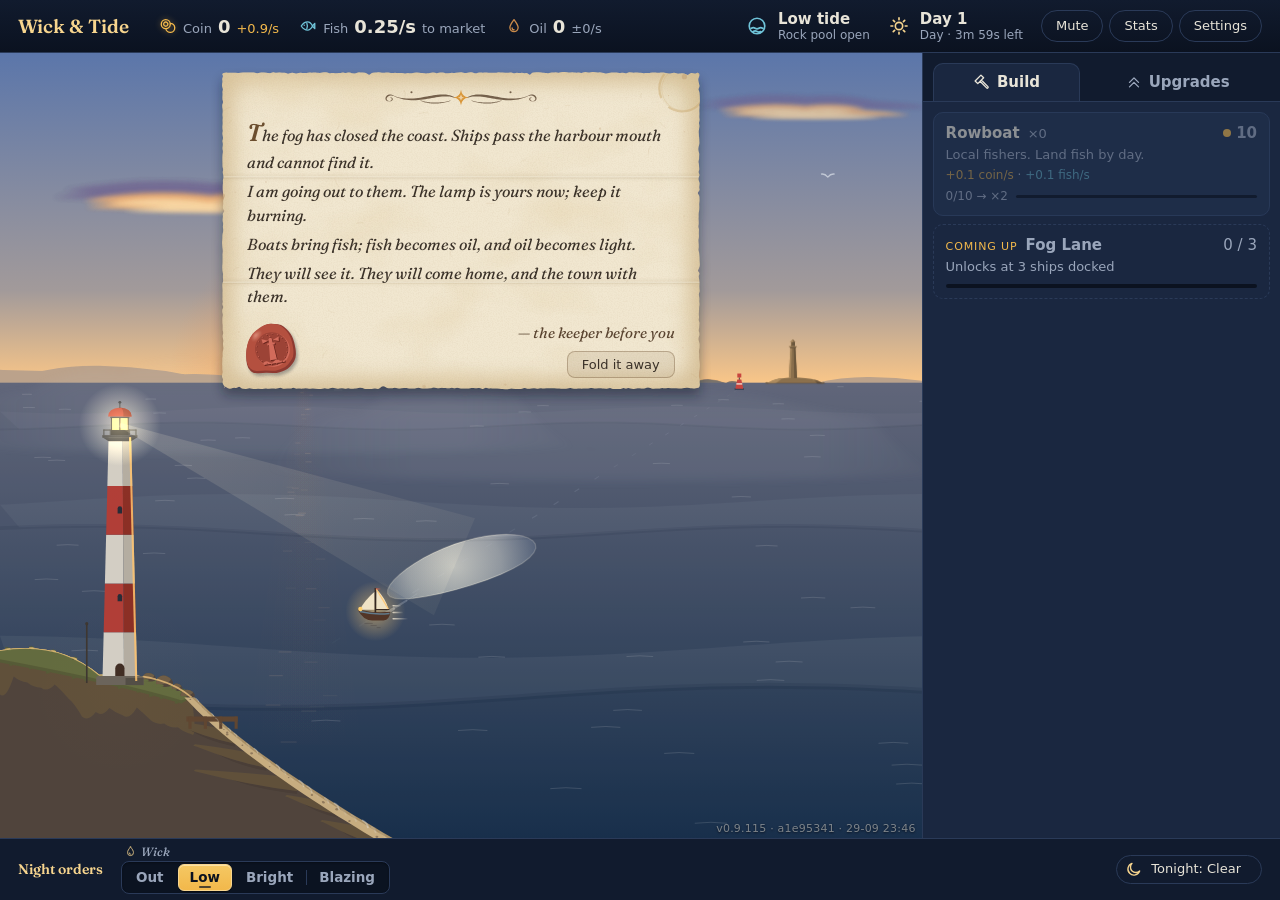
==== commit 882ac6d1: "Playtest build: main a1e95341" ====
--- a/extended/index.html
+++ b/extended/index.html
@@ -4,8 +4,8 @@
     <meta charset="UTF-8" />
     <meta name="viewport" content="width=device-width, initial-scale=1.0" />
     <title>Wick &amp; Tide</title>
-    <script type="module" crossorigin src="./assets/index-CO6zD3st.js"></script>
-    <link rel="stylesheet" crossorigin href="./assets/index-zuepE_or.css">
+    <script type="module" crossorigin src="./assets/index-Bhm7yrBG.js"></script>
+    <link rel="stylesheet" crossorigin href="./assets/index-BbGOjayE.css">
   </head>
   <body>
     <div id="app"></div>
--- a/extended/assets/index-BbGOjayE.css
+++ b/extended/assets/index-BbGOjayE.css
@@ -0,0 +1 @@
+@font-face{font-family:Fraunces Variable;font-style:normal;font-display:swap;font-weight:100 900;src:url(./fraunces-vietnamese-soft-normal-DSA2Kggd.woff2)format("woff2-variations");unicode-range:U+102-103,U+110-111,U+128-129,U+168-169,U+1A0-1A1,U+1AF-1B0,U+300-301,U+303-304,U+308-309,U+323,U+329,U+1EA0-1EF9,U+20AB}@font-face{font-family:Fraunces Variable;font-style:normal;font-display:swap;font-weight:100 900;src:url(./fraunces-latin-ext-soft-normal-DKHvU-YN.woff2)format("woff2-variations");unicode-range:U+100-2BA,U+2BD-2C5,U+2C7-2CC,U+2CE-2D7,U+2DD-2FF,U+304,U+308,U+329,U+1D00-1DBF,U+1E00-1E9F,U+1EF2-1EFF,U+2020,U+20A0-20AB,U+20AD-20C0,U+2113,U+2C60-2C7F,U+A720-A7FF}@font-face{font-family:Fraunces Variable;font-style:normal;font-display:swap;font-weight:100 900;src:url(./fraunces-latin-soft-normal-C-lS_vzd.woff2)format("woff2-variations");unicode-range:U+??,U+131,U+152-153,U+2BB-2BC,U+2C6,U+2DA,U+2DC,U+304,U+308,U+329,U+2000-206F,U+20AC,U+2122,U+2191,U+2193,U+2212,U+2215,U+FEFF,U+FFFD}@font-face{font-family:Fraunces Variable;font-style:italic;font-display:swap;font-weight:100 900;src:url(./fraunces-vietnamese-soft-italic-CyEZfaGz.woff2)format("woff2-variations");unicode-range:U+102-103,U+110-111,U+128-129,U+168-169,U+1A0-1A1,U+1AF-1B0,U+300-301,U+303-304,U+308-309,U+323,U+329,U+1EA0-1EF9,U+20AB}@font-face{font-family:Fraunces Variable;font-style:italic;font-display:swap;font-weight:100 900;src:url(./fraunces-latin-ext-soft-italic-CFDsOWEG.woff2)format("woff2-variations");unicode-range:U+100-2BA,U+2BD-2C5,U+2C7-2CC,U+2CE-2D7,U+2DD-2FF,U+304,U+308,U+329,U+1D00-1DBF,U+1E00-1E9F,U+1EF2-1EFF,U+2020,U+20A0-20AB,U+20AD-20C0,U+2113,U+2C60-2C7F,U+A720-A7FF}@font-face{font-family:Fraunces Variable;font-style:italic;font-display:swap;font-weight:100 900;src:url(./fraunces-latin-soft-italic-CIOv5diB.woff2)format("woff2-variations");unicode-range:U+??,U+131,U+152-153,U+2BB-2BC,U+2C6,U+2DA,U+2DC,U+304,U+308,U+329,U+2000-206F,U+20AC,U+2122,U+2191,U+2193,U+2212,U+2215,U+FEFF,U+FFFD}:root{--ink:#0b1220;--ink-2:#111b2e;--ink-3:#1a2740;--line:#2a3a58;--text:#e8e4d8;--muted:#9aa6bb;--lamp:#f2b84b;--lamp-soft:#f7d58e;--coin:#f2b84b;--fish:#6fc3d8;--oil:#c98a4a;--oil-text:#d99a58;--good:#7fd3a0;--warn:#ff9b7a;--radius:10px;--serif:"Fraunces Variable", "Iowan Old Style", "Palatino Linotype", Palatino, Georgia, serif;--sans:system-ui, -apple-system, "Segoe UI", Roboto, sans-serif;--lightningcss-light: ;--lightningcss-dark:initial;color-scheme:dark}*{box-sizing:border-box}html{font-variation-settings:"SOFT" 100}html,body{background:var(--ink);height:100%;color:var(--text);font:15px/1.4 var(--sans);margin:0}#app{height:100%}button{font:inherit;color:inherit;cursor:pointer}:focus-visible{outline:2px solid var(--lamp);outline-offset:2px}.layout{--shop-w:clamp(300px, 28vw, 400px);grid-template-columns:minmax(0, 1fr) var(--shop-w);grid-template-rows:auto minmax(0,1fr) auto;grid-template-areas:"hud hud""scene shop""orders orders";height:100%;display:grid}.hud{background:linear-gradient(var(--ink-2), var(--ink));border-bottom:1px solid var(--line);grid-area:hud;align-items:center;gap:18px;min-width:0;padding:10px 18px;display:flex}.brand-box{flex-direction:column;margin-right:12px;line-height:1.15;display:flex}.brand-sub{gap:8px;min-width:0;display:flex}.legacy.hidden{display:none}.mult-of{color:var(--muted);letter-spacing:.04em;text-transform:uppercase;flex:none;margin-right:-2px;font-size:10px;line-height:14px}.legacy{color:var(--lamp);font-variant-numeric:tabular-nums;cursor:help;text-underline-offset:2px;font-size:12px;-webkit-text-decoration:underline dotted #f2b84b80;text-decoration:underline dotted #f2b84b80}.brand{font:600 19px var(--serif);color:var(--lamp-soft);letter-spacing:0;white-space:nowrap;margin:0}.resources{grid-template-columns:repeat(4,minmax(118px,max-content));gap:12px 20px;display:grid}.res.hidden{visibility:hidden}.tide{color:var(--muted);font-variant-numeric:tabular-nums;align-items:center;gap:10px;margin-left:auto;display:flex}.tide .tide-name{color:var(--text);font:600 15px var(--sans)}.tide .tide-note{font-size:12px}.tide-icon{color:var(--fish)}.res{white-space:nowrap;align-items:baseline;gap:6px;min-width:0;display:flex}.res .swatch{flex:none;align-self:center}.res-coin .swatch{color:var(--coin);filter:drop-shadow(0 0 3px #f2b84b73)}.res-fish .swatch{color:var(--fish)}.res-oil .swatch{color:var(--oil)}.res-salt .swatch{color:#d8d2c2}.res .label{color:var(--muted);font-size:13px}.res .value{font-variant-numeric:tabular-nums;font-size:18px;font-weight:650}.res .rate{color:var(--good);font-variant-numeric:tabular-nums;font-size:13px}.res-coin .rate{color:var(--coin)}.res-fish .rate{color:var(--fish)}.res-oil .rate{color:var(--oil-text)}.res .rate.muted{color:var(--muted)}.res .rate.falling{color:var(--warn)}.clock{color:var(--muted);font-variant-numeric:tabular-nums;align-items:center;gap:10px;display:flex}.clock-text{white-space:nowrap;flex-direction:column;line-height:1.2;display:flex}.clock .day{color:var(--text);font:600 15px var(--sans)}.clock .phase{font-size:12px}.phase-icon{color:var(--lamp-soft)}.phase-icon[data-icon=moon]{color:var(--text)}.hud-actions{gap:6px;display:flex}.hud-btn{border:1px solid var(--line);color:var(--text);background:0 0;border-radius:99px;padding:6px 14px;font-size:13px}.hud-btn:hover{border-color:var(--lamp);color:var(--lamp-soft)}.scene{background:linear-gradient(#1b2d4f,#10213a 55%,#0c1a2c 56%,#081322);grid-area:scene;position:relative;overflow:hidden}.scene-canvas{width:100%;height:100%;display:block;position:absolute;inset:0}.build-tag{z-index:1;-webkit-user-select:none;user-select:none;color:#e8e4d880;text-shadow:0 1px 2px #050912b3;letter-spacing:.02em;white-space:nowrap;background:0 0;border:0;padding:0;font:11px/1.2 system-ui,sans-serif;position:absolute;bottom:3px;right:6px}.build-tag:hover,.build-tag:focus-visible{color:var(--lamp-soft);text-underline-offset:2px;text-decoration:underline}.scene.trailer :is(.build-tag,.whats-new-note){display:none}.whats-new-note{z-index:2;background:#0b1220c7;border:1px solid #f2b84b73;border-radius:99px;align-items:center;font-size:12px;animation:.6s ease-out both wn-in;display:flex;position:absolute;bottom:22px;right:6px}.whats-new-note button{color:var(--lamp-soft);white-space:nowrap;background:0 0;border:0;padding:4px 6px 4px 12px}.whats-new-note .wn-open:hover{text-underline-offset:2px;text-decoration:underline}.whats-new-note .wn-hide{color:var(--muted);padding:4px 10px 4px 4px;font-size:14px;line-height:1}.whats-new-note .wn-hide:hover{color:var(--lamp-soft)}@keyframes wn-in{0%{opacity:0;transform:translateY(6px)}}.reduce-motion .whats-new-note{animation:none}.coast-rule{z-index:2;border:1px solid var(--line);max-width:calc(100% - 292px);color:var(--muted);white-space:nowrap;cursor:help;background:#0b1220b8;border-radius:99px;align-items:center;gap:7px;padding:4px 12px 4px 7px;font-size:13px;transition:opacity .3s;display:flex;position:absolute;top:10px;left:10px}.coast-rule .beacon.coast-glyph{width:15px;height:15px;box-shadow:none;border-width:1px;font-size:9px}.coast-rule-name{color:var(--text,#e8e4d8);font-weight:650}.coast-rule-head{align-items:center;gap:7px;min-width:0;max-width:100%;display:flex}.coast-rule-line{text-overflow:ellipsis;overflow:hidden}.coast-rule-site{text-overflow:ellipsis;max-width:100%;color:var(--lamp-soft);overflow:hidden}.coast-rule.two{border-radius:14px;flex-direction:column;align-items:flex-start;gap:1px;padding:4px 14px 5px 7px}.coast-rule.two .coast-rule-site{border-top:1px solid var(--line);align-self:stretch;margin-top:2px;padding-top:3px;padding-left:22px;font-size:12.5px}.coast-rule-site-label,.coast-rule-goal-label{letter-spacing:.08em;text-transform:uppercase;color:var(--muted);margin-right:7px;font-size:10px;font-weight:650}.coast-rule-site[hidden]{display:none}.coast-rule-goal{text-overflow:ellipsis;max-width:100%;color:var(--text,#e8e4d8);overflow:hidden}.coast-rule.two .coast-rule-goal{border-top:1px solid var(--line);align-self:stretch;margin-top:2px;padding:3px 0 0 22px;font-size:12.5px}.coast-rule-goal-count{color:var(--muted)}.coast-rule-goal.met .coast-rule-goal-text{color:var(--lamp-soft);animation:.6s ease-out goal-met}@keyframes goal-met{0%{opacity:0}}.reduce-motion .coast-rule-goal.met .coast-rule-goal-text{animation:none}.coast-rule-goal[hidden],.coast-rule-line[hidden]{display:none}.scene:has(.coach.show) .coast-rule{opacity:0;pointer-events:none}@media (max-width:1000px){.coast-rule{max-width:calc(100% - 20px)}.scene:has(.toast.show) .coast-rule{opacity:0;pointer-events:none}}.scene.trailer .coast-rule{display:none}.scene:has(.arrival-card:not(.hidden)) .coach{visibility:hidden}.arrival-card{z-index:3;border-radius:var(--radius);border:1px solid var(--line);border-left:3px solid var(--lamp);background:#0b1220eb;width:min(340px,100% - 20px);margin-left:max(-170px,10px - 50%);animation:.6s ease-out both arrival-in;position:absolute;top:46px;left:50%;overflow:hidden;box-shadow:0 10px 28px #0006}.arrival-card.hidden,.scene.trailer .arrival-card{display:none}.scene:has(.letter.show) .arrival-card{display:none}@keyframes arrival-in{0%{opacity:0;transform:translateY(-6px)}}.arrival-art{background-position:50%;background-size:cover;height:110px}.arrival-text{gap:5px;padding:10px 14px 12px;display:grid}.arrival-text p,.arrival-text h3{margin:0}.arrival-kicker{letter-spacing:.08em;text-transform:uppercase;color:var(--lamp-soft);font-size:11px}.arrival-text h3{font-family:var(--serif,serif);color:var(--text);font-size:18px}.arrival-line{color:var(--text);font-size:14px;font-weight:650}.arrival-how{color:var(--text);font-size:13px;line-height:1.4}.arrival-more summary{cursor:pointer;color:var(--muted);font-size:12px}.arrival-more summary:focus-visible{outline:2px solid var(--lamp-soft);outline-offset:2px}.arrival-more .arrival-rule{color:var(--muted);margin-top:4px;font-size:13px;line-height:1.4}.arrival-btn{margin-top:4px;padding:7px}@media (max-height:600px){.arrival-art{height:64px}.arrival-card{top:40px}.arrival-rule,.arrival-how{font-size:12px}}.coach{border-radius:var(--radius);pointer-events:none;border:1px solid #e8e4d814;border-left:3px solid var(--lamp);max-width:min(440px,80%);color:var(--text);text-align:left;opacity:0;background:#0b1220d6;padding:10px 16px 10px 14px;font-size:14px;transition:opacity .4s,transform .4s;position:absolute;top:16px;left:50%;transform:translate(-50%,-8px);box-shadow:0 8px 24px #00000059}.coach.show{opacity:1;transform:translate(-50%)}.scene:has(.toast.show) .coach{opacity:0}.coach.show{transition-delay:.35s,0s}:is(.scene:has(.toast.show) .coach,.scene:has(.letter.show) .coach){transition-duration:.2s;transition-delay:0s}.scene:has(.coach.show) .toast.show{transition-delay:.2s}.coach:before{content:"✦";color:var(--lamp);margin-right:8px}.letter{z-index:4;scrollbar-width:none;box-sizing:border-box;color:#3a3128;width:min(500px,100% - 16px);max-height:calc(100% - 16px);font:italic 16px/1.45 var(--serif);background:0 0/100% 100% no-repeat;flex-direction:column;gap:6px;padding:22px 36px 28px;display:none;position:absolute;top:12px;left:50%;overflow-y:auto;transform:translate(-50%,-8px)}.letter.show{animation:.6s ease-out both letter-in;display:flex}@keyframes letter-in{0%{opacity:0;transform:translate(-50%,-8px)}to{opacity:1;transform:translate(-50%)}}.reduce-motion .letter.show{animation:none;transform:translate(-50%)}.letter-flourish{align-self:center;width:176px;height:21px;margin:0 0 2px;display:block}.letter-flourish svg,.letter-seal svg{width:100%;height:100%;display:block}.letter-line{margin:0}.letter-line:first-of-type:first-letter{color:#6b4e2e;font-size:1.5em;font-weight:600}.letter-foot{justify-content:space-between;align-items:flex-end;gap:12px;margin-top:2px;display:flex}.letter-seal{flex:none;width:66px;height:68px;margin:0 0 -6px -8px;transform:rotate(-9deg)}.letter.show .letter-seal{animation:.5s cubic-bezier(.3,.7,.4,1.2) .45s both seal-press}@keyframes seal-press{0%{opacity:0;transform:rotate(-9deg)scale(1.4)}to{opacity:1;transform:rotate(-9deg)scale(1)}}.reduce-motion .letter.show .letter-seal{animation:none}.letter-foot-end{flex-direction:column;align-items:flex-end;gap:8px;min-width:0;display:flex}.letter-sign{text-align:right;color:#5a4430;margin:0;font-size:15px}.letter-title{font:600 20px var(--serif);color:#3a3128;text-align:center;margin:0 0 4px;font-style:normal}.letter-action{font:600 13px/1.35 var(--sans);color:#3a3128;text-align:center;margin:6px 0 0;font-style:normal}.letter-chain{font:13px/1.3 var(--sans);grid-template-columns:repeat(5,1fr);gap:6px;margin:0;padding:0;list-style:none;display:grid}.chain-step{text-align:center;flex-direction:column;align-items:center;gap:4px;display:flex;position:relative}.chain-step svg{color:#8a5a1c}.chain-step+.chain-step:before{content:"→";color:#8a7a5a;font-style:normal;position:absolute;top:5px;left:-9px}.letter .letter-close{width:auto;font:13px var(--sans);color:#3a3128;background:#6b4e2e1a;border:1px solid #6b4e2e59;border-radius:8px;padding:5px 14px}.letter .letter-close:hover{background:#6b4e2e2e;border-color:#6b4e2e99}.letter .letter-close:focus-visible{outline-offset:2px;outline:2px solid #8a5a1c}.scene:has(.letter.show) .coach{opacity:0}.trailer-game .letter{display:none}.toasts{pointer-events:none;z-index:2;flex-direction:column;gap:8px;width:min(250px,100% - 24px);display:flex;position:absolute;top:12px;right:12px}.toast{border-radius:var(--radius);border:1px solid var(--line);border-left:3px solid var(--lamp);opacity:0;background:#0b1220e6;align-items:center;gap:10px;padding:8px 12px;transition:opacity .35s,transform .35s;display:flex;transform:translate(16px);box-shadow:0 8px 24px #00000059}.toast.show{opacity:1;transform:none}.toast-icon{width:32px;height:32px;color:var(--lamp);background:#f2b84b1f;border:1px solid #f2b84b73;border-radius:50%;flex:none;place-items:center;display:grid}.toast-badge{background:50%/contain no-repeat;flex:none;width:44px;height:44px;margin:-4px -2px -4px -4px}.toast-text{flex-direction:column;min-width:0;font-size:13px;line-height:1.3;display:flex}.toast-kicker{color:var(--lamp-soft);letter-spacing:.08em;text-transform:uppercase;font-size:11px}.toast-text strong{font:600 14px var(--serif);color:var(--text);-webkit-line-clamp:2;-webkit-box-orient:vertical;display:-webkit-box;overflow:hidden}.toast-body{color:var(--muted);-webkit-line-clamp:4;-webkit-box-orient:vertical;font-size:12px;display:-webkit-box;overflow:hidden}.toast-note{-webkit-line-clamp:2;margin-top:2px}@media (max-width:1000px),(max-height:600px){.toasts{gap:6px;width:min(230px,100% - 32px);top:8px;right:10px}.toast{gap:8px;padding:6px 10px}.toast .toast-body{display:none}.toast-icon{width:28px;height:28px}.toast-badge{width:34px;height:34px;margin:-3px -1px -3px -3px}.toast-text strong{font-size:13px}.letter{gap:4px;font-size:15px;line-height:1.4}.letter-flourish{width:150px;height:18px}.letter-seal{width:48px;height:50px}}@media (max-height:440px) and (min-width:900px){.coach{max-width:min(820px,60%);padding:6px 14px;font-size:13px;top:8px}.letter{gap:2px;width:min(820px,60%);padding:14px 30px 22px;font-size:14px;line-height:1.35;top:2px}.letter-flourish{display:none}.letter-seal{width:40px;height:42px;margin:0 0 -4px -6px}.letter-foot-end{flex-direction:row;align-items:center;gap:12px}.letter-sign{font-size:13px}.letter .letter-close{padding:3px 12px;font-size:12px}}.panel{background:var(--ink-2);border-left:1px solid var(--line)}.shop{flex-direction:column;grid-area:shop;min-height:0;display:flex}.tabs{border-bottom:1px solid var(--line);gap:4px;padding:10px 10px 0;display:flex}.tab{border-radius:var(--radius) var(--radius) 0 0;color:var(--muted);background:0 0;border:1px solid #0000;border-bottom:none;flex:1;padding:8px 10px;font-weight:600;position:relative}.tab.active{background:var(--ink-3);border-color:var(--line);color:var(--text)}.tab .icon{vertical-align:-4px;margin-right:6px}.tabs.no-icons .tab .icon{display:none}.tabs.measuring>.tab.tab{flex:none}.badge{background:var(--lamp);color:var(--ink);border-radius:99px;margin-left:6px;padding:0 6px;font-size:12px;display:none}.badge.show{display:inline-block}.buy-mode{background:var(--ink-3);align-items:center;gap:8px;padding:8px 10px 0;display:flex}.buy-mode.hidden{display:none}.buy-mode .seg{flex:1}.buy-mode .seg .buy-mode-option{white-space:nowrap;flex:1;padding:2px 6px 3px}.item{position:relative}.item.bought-many:after{content:attr(data-bought);pointer-events:none;color:var(--lamp);text-shadow:0 1px 2px #0009;font-size:15px;font-weight:700;animation:.9s ease-out forwards bought-many;position:absolute;top:-4px;right:12px}@keyframes bought-many{0%{opacity:1;transform:translateY(0)}to{opacity:0;transform:translateY(-16px)}}.reduce-motion .item.bought-many:after{animation:none}@media (prefers-reduced-motion:reduce){.item.bought-many:after{animation:none}}.shop-list{background:var(--ink-3);flex-direction:column;flex:1;gap:8px;padding:10px;display:flex;overflow-y:auto}.item{text-align:left;border-radius:var(--radius);background:#22324f;border:1px solid #34486c;grid-template-columns:1fr auto;grid-template-areas:"head cost""desc desc";gap:2px 10px;padding:10px 12px;transition:background .12s,border-color .12s,transform 80ms;display:grid}.item:hover:not(.locked){border-color:var(--lamp);background:#2a3d60}.item:active:not(.locked){transform:translateY(1px)}.item.locked{opacity:.55;cursor:default}.item.suggest{border-color:var(--lamp);animation:1.6s ease-in-out infinite suggest}@keyframes suggest{50%{box-shadow:0 0 0 3px #f2b84b59,0 0 18px #f2b84b59}}.item.bought{animation:.45s ease-out bought}@keyframes bought{0%{background:#3b4f6e;transform:scale(1);box-shadow:0 0 0 2px #f2b84bb3,0 0 16px #f2b84b73}30%{transform:scale(1.025)}to{transform:scale(1)}}.item.denied{animation:.6s ease-in-out denied}@keyframes denied{10%{transform:translate(-4px)}25%{transform:translate(3px)}40%{transform:translate(-2px)}50%{transform:none}}.item.denied .cost{animation:.6s ease-out denied-cost}@keyframes denied-cost{0%{color:#ff9b7a}}.reduce-motion .item.bought{border-color:var(--lamp)}.reduce-motion .item.denied .cost{color:#ff9b7a}@media (prefers-reduced-motion:reduce){.item.bought{border-color:var(--lamp)}.item.denied .cost{color:#ff9b7a}}.row-head{grid-area:head;align-items:baseline;gap:8px;display:flex}.item .name{font-weight:650}.item .owned{color:var(--muted);font-variant-numeric:tabular-nums;white-space:nowrap;flex:none;font-size:13px}.item .desc{color:var(--muted);grid-area:desc;font-size:13px}.item .cost{color:var(--coin);font-variant-numeric:tabular-nums;grid-area:cost;font-weight:650}.item .cost:before{content:"";background:var(--coin);vertical-align:1px;border-radius:50%;width:8px;height:8px;margin-right:5px;display:inline-block}.item.locked .cost{color:var(--muted)}.item .milestone{color:var(--muted);font-variant-numeric:tabular-nums;flex-wrap:wrap;grid-column:1/-1;align-items:center;gap:8px;margin-top:3px;font-size:12px;display:flex}.item .milestone.hidden{display:none}.milestone-text{overflow-wrap:anywhere;min-width:0}.milestone-bar{background:var(--ink);border-radius:99px;flex:48px;min-width:48px;height:3px;overflow:hidden}.milestone-fill{background:var(--coin);opacity:.75;height:100%;transition:width .3s;display:block}.milestone.close .milestone-text{color:var(--lamp);font-weight:650}.milestone.done .milestone-bar{display:none}.milestone.done .milestone-text{color:var(--lamp)}.milestone.waiting .milestone-text{color:var(--muted);font-style:italic}.item.milestone-hit{animation:1.4s ease-out milestone-hit}@keyframes milestone-hit{0%{background:#6b5320;border-color:#ffd98a;box-shadow:0 0 0 3px #ffd98ae6,0 0 28px #f2b84bcc}30%{background:#4e4428;box-shadow:0 0 0 2px #ffd98a99,0 0 20px #f2b84b80}}.item.milestone-hit .milestone-text{animation:1.4s ease-out milestone-text}@keyframes milestone-text{0%,40%{color:#ffe3a3}}.reduce-motion .item.milestone-hit{background:#4e4428;border-color:#ffd98a}@media (prefers-reduced-motion:reduce){.item.milestone-hit{background:#4e4428;border-color:#ffd98a}}.item.teaser{border-style:dashed;border-color:var(--line);cursor:default;background:0 0;grid-template-areas:"head cost""desc desc""bar bar"}.item.teaser:hover{border-color:var(--line);background:0 0}.item.teaser .name{color:var(--muted)}.item.teaser .cost{color:var(--muted);font-weight:500}.item.teaser .cost:before{display:none}.teaser-label{letter-spacing:.08em;text-transform:uppercase;color:var(--lamp);font-size:11px}.teaser-bar{background:var(--ink);border-radius:99px;grid-area:bar;height:4px;margin-top:6px;overflow:hidden}.teaser-fill{background:var(--lamp);opacity:.7;height:100%;transition:width .4s;display:block}.item.coast-own{--coast:var(--lamp);border-left:4px solid var(--coast);padding-left:9px}.item.coast-own[data-type=home]{--coast:#7fb7de}.item.coast-own[data-type=fogbound]{--coast:#d9dfdc}.item.coast-own[data-type=strait]{--coast:#f0b45c}.item.coast-own[data-type=reach]{--coast:#9a86d8}.item.coast-own[data-type=frost]{--coast:#c4e8fa}.item.coast-own[data-type=shoals]{--coast:#96c484}.item.coast-own:hover:not(.locked){border-left-color:var(--coast)}.item.teaser.coast-own,.item.teaser.coast-own:hover{border-left:4px solid var(--coast)}.item.teaser.coast-own .teaser-label{color:var(--coast)}.item.teaser.coast-own .teaser-fill{background:var(--coast)}.item.coast-own .coast-tag{letter-spacing:.06em;text-transform:uppercase;color:var(--coast);white-space:nowrap;font-size:11px;font-weight:650}.item.coast-own .coast-tag:after{content:" ·";color:var(--muted);letter-spacing:0}.row-head .beacon.coast-glyph{width:15px;height:15px;box-shadow:none;border-width:1px;align-self:center;font-size:9px}.empty{color:var(--muted);text-align:center;margin:24px 8px;font-style:italic}.orders{background:var(--ink-2);border-top:1px solid var(--line);grid-area:orders;align-items:center;gap:18px;padding:10px 18px;display:flex}.orders-title{font:600 14px var(--serif);color:var(--lamp-soft);white-space:nowrap}.wick{border:1px solid var(--line);color:var(--muted);background:0 0;border-radius:99px;padding:5px 12px}.wick.active{background:var(--lamp);border-color:var(--lamp);color:var(--ink);font-weight:650}.orders{padding-block:6px}.seg-field{flex-direction:column;align-items:flex-start;gap:2px;display:flex}.seg-label{font:italic 500 12px/1.15 var(--serif);color:var(--muted);letter-spacing:.01em;cursor:help;align-items:center;gap:4px;padding-left:3px;display:flex}.seg-label .seg-icon{color:var(--lamp-soft);opacity:.85;flex:none}.seg-auto{border:1px solid var(--line);font:600 10px/1.4 var(--sans);color:var(--muted);border-radius:99px;margin-left:2px;padding:0 5px;font-style:normal}.seg-auto.hidden{display:none}.seg-effect{font:600 11px/1.4 var(--sans);color:var(--lamp-soft);white-space:nowrap;margin-left:4px;font-style:normal}.seg-effect:before{content:"· ";color:var(--muted);font-weight:400}.seg{border:1px solid var(--line);background:#05091273;border-radius:8px;align-items:stretch;gap:2px;padding:2px;display:flex;box-shadow:inset 0 1px 2px #00000059}.seg .seg-opt{color:var(--muted);background:0 0;border:1px solid #0000;border-radius:6px;padding:3px 11px 4px;font-size:13.5px;font-weight:600;line-height:1.35;transition:background .12s,color .12s;position:relative}.seg .seg-opt.hidden{display:none}.seg .seg-opt+.seg-opt:before{content:"";background:var(--line);pointer-events:none;width:1px;position:absolute;top:5px;bottom:5px;left:-2px}.seg .seg-opt[aria-checked=true]:before,.seg .seg-opt[aria-checked=true]+.seg-opt:before{display:none}.seg .seg-opt:hover:not([aria-checked=true]):not([aria-disabled=true]){color:var(--text);background:#e8e4d812}.seg .seg-opt[aria-checked=true]{background:linear-gradient(#f5c863, var(--lamp));color:var(--ink);border-color:#f7d58e;box-shadow:0 1px #00000073,inset 0 1px #fff6d88c}.seg .seg-opt[aria-checked=true]:after{content:"";background:var(--ink);opacity:.7;border-radius:1px;width:12px;height:2px;margin-left:-6px;position:absolute;bottom:2px;left:50%}.seg .seg-opt:focus-visible{outline:2px solid var(--lamp-soft);outline-offset:1px;z-index:1}.seg .seg-opt.advised:not([aria-checked=true]){border-color:var(--lamp);color:var(--lamp-soft);border-style:dashed}.post-group.auto .seg-opt{cursor:default}.post-group.auto .seg-opt:not([aria-checked=true]){opacity:.5}.warn{color:var(--warn);font-size:13px}.warn.calm{color:var(--muted)}.hint{color:var(--muted);margin:0 0 0 auto;font-size:13px}.orders>:is(.orders-title,.forecast){flex-shrink:0}.orders[data-tight="6"]>:is(.orders-title,.forecast){flex-shrink:1}.orders>.hint{min-width:14em}.hint.hidden,.post-group.hidden,.glass-glow.hidden{display:none}.hint.dusk{color:var(--lamp-soft);animation:2.4s ease-in-out infinite alternate dusk-glow}@keyframes dusk-glow{0%{text-shadow:none}to{text-shadow:0 0 10px #f2b84b8c}}.reduce-motion .hint.dusk{animation:none}.wick-group.locked .seg-opt[aria-disabled=true]{opacity:.4;cursor:not-allowed}.glass-glow{color:var(--good);margin:0 0 8px;font-size:13px}.forecast{border:1px solid var(--line);white-space:nowrap;border-radius:99px;align-items:center;gap:8px;margin-left:auto;padding:4px 12px 4px 8px;font-size:13px;display:flex}.forecast-bonus{color:var(--muted)}.bell,.great-bell{border:1px solid var(--warn);color:var(--warn);white-space:nowrap;background:#ff9b7a1f;border-radius:99px;padding:5px 14px;font-weight:650}.bell:hover,.great-bell:hover{background:#ff9b7a40}.bell.rung{background:var(--warn);color:var(--ink);cursor:default}.bell.hidden,.great-bell.hidden{display:none}.great-bell{background:0 0;padding:5px 12px}.bell.idle{border-color:var(--line);color:var(--muted);cursor:help;background:0 0;font-weight:500}.bell.idle:hover{background:#ffffff0a}.bell-short,.orders:is([data-tight="4"],[data-tight="5"],[data-tight="6"]) .bell.idle .bell-text{display:none}.orders:is([data-tight="4"],[data-tight="5"],[data-tight="6"]) .bell.idle .bell-short{display:inline}.bell.waiting:not(.rung){color:#ffd2c2;background:#ff9b7a38;animation:3s ease-in-out infinite bell-call;box-shadow:0 0 0 2px #ff9b7a8c,0 0 14px #ff9b7a73}@keyframes bell-call{50%{background:#ff9b7a57;box-shadow:0 0 0 4px #ff9b7a40,0 0 24px #ff9b7ab3}}.coast-chip{border:1px solid var(--line);color:var(--muted);white-space:nowrap;text-overflow:ellipsis;cursor:help;border-radius:99px;flex:none;margin-left:auto;padding:5px 12px;font-size:13px;overflow:hidden}.coast-chip.hidden{display:none}.coast-chip:not(.hidden)+.forecast{margin-left:0}.coast-chip.on{color:#d9ecff;background:#7fb4e629;border-color:#7fb4e6;font-weight:650;animation:3s ease-in-out infinite chip-call;box-shadow:0 0 0 2px #7fb4e666,0 0 12px #7fb4e659}@keyframes chip-call{50%{background:#7fb4e642;box-shadow:0 0 0 4px #7fb4e633,0 0 22px #7fb4e699}}.forecast.beside-chip .forecast-text{display:none}.forecast.beside-chip .forecast-short{display:inline}.chip-short,.orders:is([data-tight="3"],[data-tight="4"],[data-tight="5"],[data-tight="6"]) .coast-chip .chip-text{display:none}.orders:is([data-tight="3"],[data-tight="4"],[data-tight="5"],[data-tight="6"]) .coast-chip .chip-short{display:inline}.orders:is([data-tight="3"],[data-tight="4"],[data-tight="5"],[data-tight="6"]) .coast-chip{max-width:190px}.post-group.nudge .seg-opt.advised:not([aria-checked=true]){animation:3s ease-in-out infinite post-call;box-shadow:0 0 0 2px #f0be5a73,0 0 12px #f0be5a66}@keyframes post-call{50%{box-shadow:0 0 0 3px #f0be5a40,0 0 20px #f0be5aa6}}.forecast[data-weather=storm]{border-color:var(--warn)}.forecast-bonus.matched{color:var(--good);font-weight:650}.weather-icon{color:var(--lamp-soft)}.forecast[data-weather=fog] .weather-icon{color:#c9d3e2}.forecast[data-weather=calm] .weather-icon{color:#8fc7e8}.forecast[data-weather=storm] .weather-icon{color:var(--warn)}@media (max-height:600px){.modal.light{padding:14px 24px}.modal.light h2{font-size:21px}}.backdrop{z-index:10;background:#050912b8;place-items:center;display:grid;position:fixed;inset:0}.modal{overscroll-behavior:contain;border:1px solid var(--line);background:linear-gradient(#1c2a45,#141f35);border-radius:14px;width:min(420px,92vw);max-height:96vh;padding:24px 28px;overflow-y:auto;box-shadow:0 20px 60px #00000080}.modal h2{font:600 24px var(--serif);color:var(--lamp-soft);margin:0 0 6px}.modal .lead{color:var(--muted);margin:0 0 14px}.log{gap:6px;margin:0 0 12px;display:grid}.log-line{border-bottom:1px dashed var(--line);justify-content:space-between;padding-bottom:4px;display:flex}.log dt{color:var(--muted)}.log dd{font-variant-numeric:tabular-nums;margin:0;font-weight:650}.modal .note{color:var(--muted);margin:0 0 16px;font-size:12px}.primary{border-radius:var(--radius);background:var(--lamp);width:100%;color:var(--ink);border:none;padding:10px;font-weight:700}.primary:hover{background:var(--lamp-soft)}.reduce-motion *{transition:none!important;animation:none!important}@media (prefers-reduced-motion:reduce){*{transition:none!important;animation:none!important}}@media (max-width:1180px){.hud{gap:14px;padding:8px 14px}.brand-box{margin-right:0}.resources{grid-template-columns:repeat(4,auto);gap:14px}.res-fish .rate,.tide .tide-note{display:none}.hud-btn{padding:5px 10px}}@media (max-width:1000px){.brand,.orders-title,.res .label,.clock .phase{display:none}.hud-actions{gap:4px}.hud-btn{padding:4px 9px;font-size:12px}}@media (max-height:800px){.item-gen.known:not(.coast-own) .desc{display:none}}@media (max-height:600px),(max-width:1000px){.item-gen:not(.coast-own) .desc,.item-up .desc{display:none}.item.coast-own .desc{-webkit-line-clamp:3;-webkit-box-orient:vertical;font-size:12px;display:-webkit-box;overflow:hidden}.item{padding:7px 10px}.item.coast-own{padding-left:7px}.shop-list{gap:6px;padding:8px}}@media (max-width:760px){.layout{grid-template:"hud""scene"40vh"shop"minmax(0,1fr)"orders"/1fr}.hud{flex-wrap:wrap;gap:10px 16px}.resources{grid-template-columns:repeat(2,auto)}.tide{margin-left:0}.orders{flex-wrap:wrap}.hint{margin-left:0}.brand,.orders-title,.res .label,.clock .phase{display:revert}}.tab.hidden{display:none}.shelf{flex-direction:column;gap:8px;display:flex}.shelf.in-north .south-only,.north-carried.hidden,.north-post-card.hidden{display:none!important}.north-carried{color:var(--muted);margin:0 2px;font-size:13px}.north-post-card{border-radius:var(--radius);background:linear-gradient(160deg,#1d2c48,#16223a);border:1px solid #3c5a86;flex-direction:column;gap:6px;padding:14px 16px;display:flex}.north-post-card .north-letter{font:italic 400 15px/1.45 var(--serif);color:var(--text);margin:0}.north-post-card .north-sign{text-align:right;font:italic 400 13px var(--serif);color:var(--muted);margin:0 0 4px}.north-post-card .north-help{color:var(--muted);margin:0;font-size:13px}.shelf h3{font:600 16px var(--serif);color:var(--lamp-soft);margin:0}.shelf .shelf-title{color:var(--muted);letter-spacing:.04em;text-transform:uppercase;font-size:14px;font-family:var(--sans);margin:10px 2px 0}.bottle-card{border-radius:var(--radius);background:radial-gradient(circle at 85% 0,#6fc3d82e,#0000 60%),#22324f;border:1px solid #34486c;flex-direction:column;gap:6px;padding:12px 14px;display:flex}.bottle-head{color:var(--muted);justify-content:space-between;align-items:baseline;font-size:13px;display:flex}.bottle-head .glass{color:var(--fish)}.glass-count{color:#bfe9f3;font-variant-numeric:tabular-nums;font-size:18px;font-weight:700}.bottle-lead,.bottle-next{color:var(--muted);margin:0;font-size:13px}.bottle-next:empty{display:none}.bottle-btn{margin-top:4px}.primary:disabled{background:var(--line);color:var(--muted);cursor:default}.item .glass-cost{color:#9fdcec}.item .glass-cost:before{background:#9fdcec;border-radius:2px;transform:rotate(45deg)}.item-perk.locked .glass-cost{color:var(--muted)}.item-perk:has(.perk-live){grid-template-areas:"head cost""desc desc""live live"}.item-perk .perk-live{color:var(--text);grid-area:live;margin-top:2px;font-size:12px}.bottles{flex-wrap:wrap;gap:8px;display:flex}.bottles .empty{text-align:left;margin:8px 4px}.bottle{width:88px;color:var(--muted);text-align:center;flex-direction:column;align-items:center;gap:4px;font-size:12px;display:flex}.bottle-glass{background:linear-gradient(#bfe9f340,#6fc3d81f);border:1px solid #bfe9f380;border-radius:16px 8px 8px 16px;width:70px;height:34px;position:relative}.bottle-glass:after{content:"";background:#a9744a;border-radius:2px;width:9px;height:10px;position:absolute;top:11px;right:-9px}.bottle-ship{border-bottom:13px solid #f3ead6;border-left:7px solid #0000;border-right:7px solid #0000;width:0;height:0;position:absolute;top:8px;left:38px}.bottle-ship:after{content:"";background:#7a4f36;border-radius:0 0 6px 6px;width:24px;height:5px;position:absolute;top:13px;left:-12px}.bottle-glass .bottle-mark{width:16px;height:16px;box-shadow:none;border-width:1px;margin-top:-8px;font-size:9px;position:absolute;top:50%;left:4px}.bottle-glass .bottle-seal{z-index:1;background:radial-gradient(circle at 40% 35%,#d8664c,#9c3624 70%);border-radius:50%;width:13px;height:13px;position:absolute;top:7px;right:-14px;box-shadow:0 1px 2px #00000073}.bottle.sealed .bottle-label{color:var(--lamp-soft)}.bottle[data-type=home] .bottle-glass{border-color:#7fb7decc}.bottle[data-type=fogbound] .bottle-glass{border-color:#d9dfdccc}.bottle[data-type=strait] .bottle-glass{border-color:#f0b45ccc}.bottle[data-type=reach] .bottle-glass{border-color:#9a86d8d9}.bottle[data-type=frost] .bottle-glass{border-color:#c4e8fae6}.bottle[data-type=shoals] .bottle-glass{border-color:#96c484d9}.secondary{border-radius:var(--radius);border:1px solid var(--line);color:var(--text);background:0 0;padding:10px;font-weight:600}.secondary:hover{border-color:var(--muted)}.modal.wide{width:min(880px,94vw);max-height:94vh;padding:18px 24px;overflow-y:auto}.modal.wide .log{gap:2px;font-size:13px}.modal.wide .primary{padding:8px}.stats-cols{grid-template-columns:1fr 1fr;gap:24px;display:grid}.stats-bests{margin-top:6px}.stats-bests .log-line{align-items:baseline;gap:12px}.stats-bests .log-line dt{flex:none}.stats-bests .log-line dd{text-align:right}.modal.wide .stats-bests .log{grid-template-columns:1fr 1fr;column-gap:24px;display:grid}.modal h3{font:600 16px var(--serif);color:var(--lamp-soft);margin:6px 0 8px}.ach-title{margin-top:4px}.ach-grid{grid-template-columns:repeat(4,1fr);gap:6px;margin:0 0 16px;padding:0;list-style:none;display:grid}.ach{border:1px solid var(--line);border-radius:var(--radius);opacity:.55;align-items:center;gap:8px;padding:6px 8px;display:flex}.ach.on{opacity:1;border-color:#f2b84b80}.ach-badge{background:50%/contain no-repeat;flex:none;width:48px;height:48px;margin:-4px -2px -4px -3px}@media (max-width:1000px),(max-height:600px){.ach-badge{width:40px;height:40px;margin:-3px -1px -3px -3px}}.sr-only{clip:rect(0 0 0 0);white-space:nowrap;border:0;width:1px;height:1px;margin:-1px;padding:0;position:absolute;overflow:hidden}.ach-text{min-width:0;color:var(--muted);flex-direction:column;font-size:11px;line-height:1.25;display:flex}.ach-text strong{color:var(--text);font-size:12.5px}@media (max-width:760px){.stats-cols,.modal.wide .stats-bests .log{grid-template-columns:1fr}.ach-grid{grid-template-columns:1fr 1fr}}.modal.settings{overscroll-behavior:contain;width:min(460px,94vw);max-height:94vh;overflow-y:auto}.set-about{color:var(--muted);margin:0 0 8px;font-size:11px}.set-about-row{justify-content:space-between;align-items:baseline;gap:10px;margin:0 0 8px;display:flex}.set-about-row .set-about{margin:0}.set-about-row .link-btn{white-space:nowrap;font-size:12px}.set-footer{z-index:1;background:#141f35;margin:0 0 -24px;padding:10px 0 24px;position:sticky;bottom:-24px;box-shadow:0 -10px 12px -8px #05091299}.set-row{border-bottom:1px dashed var(--line);justify-content:space-between;align-items:center;gap:12px;padding:6px 0;display:flex}.set-row label{color:var(--muted)}.set-row input[type=range]{width:180px;accent-color:var(--lamp)}.set-row input[type=checkbox]{width:18px;height:18px;accent-color:var(--lamp)}.set-row select{appearance:none;min-width:0;max-width:62%;font:inherit;color:#e8e2d2;cursor:pointer;text-overflow:ellipsis;background:#16203a url("data:image/svg+xml,%3Csvg xmlns='http://www.w3.org/2000/svg' width='10' height='6' viewBox='0 0 10 6'%3E%3Cpath d='M1 1l4 4 4-4' fill='none' stroke='%239AA3B5' stroke-width='1.5' stroke-linecap='round' stroke-linejoin='round'/%3E%3C/svg%3E") right 10px center no-repeat;border:1px solid #26324f;border-radius:8px;padding:5px 30px 5px 10px;font-size:14px;transition:border-color .15s}.set-row select:hover{border-color:#9aa3b5}.set-row select:focus-visible{outline-offset:1px;border-color:#f2c14e;outline:2px solid #f2c14e}.set-row select option{color:#e8e2d2;background:#16203a}.save-box{width:100%;color:var(--text);background:var(--ink);border:1px solid var(--line);resize:vertical;word-break:break-all;border-radius:8px;margin:4px 0 8px;padding:8px;font:12px/1.3 ui-monospace,Consolas,monospace}.save-box[hidden]{display:none}.link-btn{color:#9aa3b5;text-underline-offset:3px;background:0 0;border:0;padding:2px 0;font-size:13px;-webkit-text-decoration:underline #9aa3b573;text-decoration:underline #9aa3b573}.link-btn:hover{color:#e8e2d2}.save-toggle{margin-top:8px;display:block}.set-status{min-height:1.3em;color:var(--good);margin:6px 0 10px;font-size:13px}.set-danger{justify-content:space-between;align-items:center;gap:10px;margin-bottom:14px;display:flex}.link-btn.danger{text-align:left;color:#e07a5fbf;flex:none;text-decoration-color:#e07a5f66}.link-btn.danger:hover{color:#e07a5f}.link-btn.danger.armed{color:#e07a5f;font-weight:700;text-decoration-color:#e07a5f}.set-danger .secondary{flex:none;margin-left:auto}@media (max-height:440px) and (min-width:900px){.modal.settings{grid-template-columns:.9fr 1.5fr 1fr;align-items:start;column-gap:28px;width:min(1100px,96vw);max-height:96vh;padding:8px 20px 10px;display:grid}.modal.settings h2{grid-column:1/-1;margin:0;font-size:18px}.modal.settings h3{margin:2px 0;font-size:14px}.modal.settings .set-row{padding:3px 0}.modal.settings .set-row button{white-space:nowrap;padding-top:4px;padding-bottom:4px}.modal.settings .save-box{resize:none;height:44px;margin:2px 0 4px}.modal.settings .set-status{min-height:0;margin:2px 0}.modal.settings .set-danger{margin-bottom:0}.modal.settings .modal-actions{gap:6px}.modal.settings .set-row input[type=range]{width:150px}.modal.settings .set-row label{white-space:nowrap}.modal.settings{grid-template-rows:auto auto 1fr}.modal.settings>.set-group{grid-row:2/4}.modal.settings>.set-group:nth-child(2){grid-column:1;align-self:start}.modal.settings>.set-group:nth-child(3){grid-column:2}.modal.settings>.set-group:nth-child(4){grid-area:2/3}.modal.settings>.set-footer{box-shadow:none;background:0 0;grid-area:3/3;align-self:end;margin:6px 0 0;padding:0;position:static}.modal.settings .set-footer .primary{padding:7px}}@media (min-height:441px) and (max-height:640px) and (min-width:900px){.modal.settings{grid-template:"title title""sound save""display save""display done"1fr/1fr 1fr;align-items:start;column-gap:28px;width:min(860px,94vw);padding-top:16px;padding-bottom:16px;display:grid}.modal.settings h2{grid-area:title;margin:0 0 4px}.modal.settings>.set-group:nth-child(2){grid-area:sound}.modal.settings>.set-group:nth-child(3){grid-area:display}.modal.settings>.set-group:nth-child(4){grid-area:save}.modal.settings>.set-footer{box-shadow:none;background:0 0;grid-area:done;align-self:end;margin:0;padding:0;position:static}.modal.settings .save-box{resize:none;height:64px}.modal.settings .set-danger{margin-bottom:0}}.modal-actions{grid-template-columns:1fr 1fr;gap:10px;display:grid}.perk-list{flex-direction:column;gap:8px;display:flex}.tab{white-space:nowrap;padding:8px 6px}.modal.chart{width:min(640px,94vw);max-height:94vh;overflow-y:auto}.modal.chart .note{margin-bottom:10px}.modal.chart .modal-actions{grid-template-columns:1fr;margin-top:14px}.chart-head{justify-content:space-between;align-items:flex-start;gap:12px;display:flex}.chart-head button.secondary{flex:none;width:auto;margin-top:2px;padding:6px 14px;font-size:14px}.modal.chart:has(.chart-offers.three){width:min(860px,94vw)}.chart-offers.three{grid-template-columns:repeat(3,1fr)}@media (max-width:700px){.chart-offers.three{grid-template-columns:1fr}}.chart-offers{grid-template-columns:1fr 1fr;gap:12px;display:grid}.side-pick{flex-wrap:wrap;align-items:center;gap:6px 10px;margin:6px 0 10px;display:flex}.side-lead{color:var(--muted);font-size:13px}.side-pick .seg .seg-opt{padding:3px 12px;font-size:13px}.side-rule{color:var(--text);flex-basis:100%;margin:0;font-size:13px}.chart-card{text-align:left;color:var(--text);border:1px solid var(--line);border-radius:var(--radius);cursor:pointer;background:#ffffff0a;flex-direction:column;gap:6px;padding:10px;display:flex}.chart-card:hover,.chart-card:focus-visible{border-color:var(--lamp);background:#ffd68c14}.chart-name{font:600 17px var(--serif);color:var(--lamp-soft)}.chart-rule{color:var(--muted);flex:1;font-size:12.5px;line-height:1.4}.chart-sail{border-radius:var(--radius);background:var(--lamp);color:var(--ink);text-align:center;margin-top:4px;padding:7px;font-weight:700}.chart-card:hover .chart-sail{background:var(--lamp-soft)}.chart-card{position:relative}.chart-pill{background:var(--lamp);max-width:calc(100% - 32px);color:var(--ink);white-space:nowrap;text-overflow:ellipsis;border-radius:99px;padding:2px 9px;font-size:12px;font-weight:700;position:absolute;top:16px;left:16px;overflow:hidden;box-shadow:0 1px 4px #00000059}.chart-view{background:#f1e7d0 50%/100% 100% no-repeat;border:1px solid #00000059;border-radius:8px;flex:none;height:86px;display:block;position:relative;overflow:hidden;box-shadow:0 2px 6px #0000004d}@media (max-width:560px){.chart-offers{grid-template-columns:1fr}}@media (max-height:600px){.modal.chart{padding:14px 22px}.modal.chart h2{margin-bottom:4px;font-size:21px}.modal.chart .lead{margin-bottom:8px;font-size:13px}.modal.chart .income-jump{margin:0 0 6px;font-size:13px}.modal.chart h3{margin:2px 0 4px}.modal.chart .side-pick{margin:4px 0 6px}.modal.chart .side-rule{flex:200px;font-size:12px}.chart-offers{gap:8px}.chart-card{gap:4px;padding:8px}.chart-name{font-size:16px}.chart-rule{font-size:12px;line-height:1.3}.chart-sail{margin-top:2px;padding:5px}}.keepsake-help{color:var(--muted);margin:2px 2px 8px;font-size:12px}.keepsake-list{grid-template-columns:1fr 1fr;gap:8px;display:grid}.keepsake{border:1px solid var(--line);border-radius:var(--radius);background:#ffffff0a;grid-template-columns:38px minmax(0,1fr);align-content:start;gap:3px 8px;padding:8px 10px 8px 6px;display:grid}.keepsake[hidden]{display:none}.keepsake .row-head{display:contents}.keepsake .name{grid-area:1/2;align-self:center;font-weight:650}.keepsake .owned{color:var(--muted);white-space:nowrap;grid-area:2/1;place-self:start center;font-size:11px}.keepsake .desc{color:var(--muted);grid-area:2/2;font-size:12px}.keepsake.none{opacity:.55}.keepsake-icon{background:50%/contain no-repeat;grid-area:1/1;align-self:start;width:38px;height:38px;margin-top:-2px}.keepsake.none .keepsake-icon{filter:saturate(.4)}@media (max-width:1000px),(max-height:600px){.keepsake{grid-template-columns:30px minmax(0,1fr)}.keepsake-icon{width:30px;height:30px}}.chart-mastery{font:italic 12px var(--serif);color:var(--muted)}.chart-job{color:var(--lamp-soft);font-size:12px;font-weight:600}.chart-job:before{content:"";vertical-align:0;background:#c0503a;border-radius:50%;width:8px;height:8px;margin-right:6px;display:inline-block}.chart-mastery.read{color:var(--lamp-soft)}.chart-mastery.ahead{font:600 12px var(--serif);color:var(--lamp-soft);font-style:normal}.modal .keepsake-note{color:var(--good)}.modal .pace-note{color:var(--lamp-soft);margin:-6px 0 12px;font-size:13px}.book-section.hidden{display:none}.shelf .book-title{align-items:baseline;gap:8px;display:flex}.shelf .book-title>span:first-child{flex:1}.book-count{text-transform:none;letter-spacing:0;font-variant-numeric:tabular-nums;font-size:12px}.visitor-book{color:#3a3128;background:0 0/100% 100% no-repeat;grid-template-columns:repeat(2,minmax(0,1fr));gap:0 34px;padding:14px 20px 26px;display:grid}.book-page{overflow-wrap:anywhere;border-bottom:1px solid #6b4e2e33;flex-direction:column;gap:2px;padding:7px 2px 8px;display:flex}.book-page:nth-last-child(-n+2){border-bottom:0}.book-page .row-head{align-items:center;gap:6px;display:flex}.book-page .name{color:#6f604b;font:italic 14px/1.25 var(--serif);flex:1}.book-page .desc{color:#6f604b;padding-left:24px;font-size:12px;line-height:1.35}.book-page.seen .name{color:#3a3128;font-style:normal;font-weight:650}.book-page.seen .desc{color:#4a6639}.book-ship{clip-path:polygon(0 45%,45% 45%,45% 0,55% 0,55% 45%,100% 45%,85% 100%,12% 100%);background:#6f604b59;flex:none;width:18px;height:10px}.book-page.seen .book-ship{background:#b4503f}.book-page .hidden{display:none}.page-rule{text-align:left;color:#3a3128;cursor:pointer;background:#fffbee73;border:1px solid #6b4e2e52;border-radius:4px;align-items:flex-start;gap:6px;width:100%;margin:0;padding:3px 6px 4px;font-family:inherit;font-size:12px;font-weight:400;line-height:1.3;display:flex}.rule-mark{box-sizing:border-box;border:1.5px solid #6b4e2e8c;border-radius:50%;flex:none;width:11px;height:11px;margin-top:2px}.rule-body{min-width:0}.page-rule.kept{color:#2f4524;background:#4a66391f;border-color:#4a663999}.page-rule.kept .rule-mark{clip-path:polygon(14% 52%,30% 36%,43% 50%,74% 16%,90% 32%,43% 82%);background:#4a6639;border:0;border-radius:0;width:12px;height:12px}.book-section{container-type:inline-size}@container (width<=460px){.visitor-book{grid-template-columns:minmax(0,1fr);padding:12px 18px 24px 24px}.book-page{padding:6px 0 7px}.book-page:nth-last-child(2){border-bottom:1px solid #6b4e2e33}}.anchor-btn{border:1px solid var(--lamp);color:var(--lamp-soft);white-space:nowrap;background:#ffd68c1f;border-radius:99px;padding:5px 14px;font-weight:650}.anchor-btn:hover{background:#ffd68c40}.anchor-btn.hidden{display:none}.hang-btn{color:#e2eee6;white-space:nowrap;background:#8cb49624;border:1px solid #b8d0c0;border-radius:99px;padding:5px 14px;font-weight:650}.hang-btn:not(.given):not([aria-disabled=true]):hover{background:#8cb49647}.hang-btn.given{cursor:default;opacity:.85;background:0 0;border-style:dashed}.hang-btn.hidden{display:none}.convoy-btn{white-space:nowrap;color:#0d1a2b;background:linear-gradient(#9cc2df,#7ea7c7);border:1px solid #b4d3ea;border-radius:99px;padding:5px 14px;font-weight:700;box-shadow:0 2px #00000059,0 0 12px #8fb7d640}.convoy-btn.hidden{display:none}.convoy-btn:not(.at-sea):hover{background:linear-gradient(#b4d3ea,#8fb7d6)}.convoy-btn.fresh:not(.at-sea){animation:.9s ease-in-out 2 convoy-call}@keyframes convoy-call{50%{box-shadow:0 2px #00000059,0 0 0 4px #8fb7d673,0 0 22px #8fb7d699}}.convoy-btn.at-sea{color:#d8e8f4;box-shadow:none;cursor:default;opacity:.85;background:0 0;border:1px dashed #8fb7d6;font-weight:650}.modal .visitor-note{color:var(--lamp-soft);margin:0 0 14px;font-size:14px;font-style:italic}.modal .log-story{color:var(--lamp-soft);font-family:var(--serif);margin:-4px 0 14px;font-size:16px;font-style:italic;line-height:1.4}.modal .log-ready{color:var(--lamp);margin:0 0 12px;font-weight:600}.backdrop.log-backdrop{background:#05091280}.modal .anchor-note{color:var(--lamp-soft);margin:0 0 14px;font-size:14px}.great-light{font:italic 13px/1.45 var(--serif);color:var(--muted);align-items:flex-start;gap:10px;margin:14px 2px 4px;display:flex}.great-light-icon{clip-path:polygon(30% 0,70% 0,70% 12%,85% 16%,100% 100%,0 100%,15% 16%,30% 12%);background:#45506a;flex:none;width:10px;height:30px;margin-top:2px}.great-light-card{flex-direction:column;gap:8px;display:flex}.great-light-card .great-light{margin-top:0}.part-list{flex-direction:column;gap:6px;display:flex}.part-list.hidden{display:none}.item-part{grid-template-areas:"head head""desc desc""cost cost"}.item-part .part-cost{margin-top:2px;font-size:13px}.item-part .part-cost:empty,.item-part .part-cost:before{display:none}.item-part.locked .part-cost{color:var(--muted)}.item-part.built{opacity:.7;border-color:#6b5a33}.item-part.built .owned{color:var(--lamp-soft)}.item-part.built{padding-top:6px;padding-bottom:6px}.item-part.built .desc{display:none}.chain-card{border-radius:var(--radius);background:radial-gradient(circle at 15% 0,#ffc45c24,#0000 60%),#1f2c46;border:1px solid #34486c;flex-direction:column;gap:8px;padding:12px 14px;display:flex}.chain-card.hidden,.chain-btn.hidden{display:none}.chain-progress{color:var(--lamp-soft);letter-spacing:.01em;margin:0 0 6px;font-size:13px;font-weight:600}.chain-text{color:var(--muted);gap:3px;font-size:13px;display:grid}.chain-text p{margin:0}.chain-text .line-gain{color:var(--text);font-weight:600}.chain-text .line-pair{color:var(--lamp-soft)}.chain-more summary,.chart-more summary{cursor:pointer;color:var(--muted);font-size:12px}.chain-more summary:focus-visible,.chart-more summary:focus-visible{outline:2px solid var(--lamp-soft);outline-offset:2px}.chain-more-body{gap:3px;margin-top:4px;display:grid}.chain-text .line-site,.modal .site-note{color:#b9d3f0;border-left:2px solid #5f82b5;padding-left:7px}.chain-text .line-pairs{color:#e6cf9a;border-left:2px solid #b8913f;padding-left:7px}.modal .site-note{margin:8px 0 0;font-size:13px}.modal .site-note summary{cursor:pointer}.modal .site-note summary:focus-visible{outline:2px solid var(--lamp-soft);outline-offset:2px}.modal .site-note p{margin:4px 0 0}.modal .eye-unlock,.modal .chart-unlock{color:var(--lamp-soft);margin-top:10px}.chain-row{align-items:center;padding:4px 6px;display:flex}.beacon{background:#2a3550;border:2px solid #4a5d80;border-radius:50%;flex:none;width:16px;height:16px}.beacon.lit{background:#ffc45c;border-color:#ffe2a3;box-shadow:0 0 10px 3px #ffc45c8c}.beacon.lit[data-type=home]{background:#7fb7de}.beacon.lit[data-type=fogbound]{background:#d9dfdc}.beacon.lit[data-type=strait]{background:#f0b45c}.beacon.lit[data-type=reach]{background:#9a86d8}.beacon.lit[data-type=frost]{background:#c4e8fa}.beacon.lit[data-type=shoals]{background:#96c484}.beacon.next:not(.lit){border-style:dashed;border-color:#8fb0dc}.beacon.big{width:28px;height:28px;margin:0 auto 10px;font-size:15px;display:grid}.beacon{font:800 10px/1 var(--sans);color:#16203a;place-items:center;display:inline-grid}.beacon[data-glyph]:after{content:attr(data-glyph)}.modal .note.warn{color:var(--lamp-soft)}.chain-link{border-top:2px dashed #4a5d80;flex:1;height:0;margin:0 3px}.chain-link.repeat{border-top:2px solid #6b7ea3}.chain-link.lit{border-top:2px solid #ffd98a;box-shadow:0 0 6px 1px #ffc45c99}.pairs-title{font:600 12px var(--sans);color:var(--muted);letter-spacing:.04em;text-transform:uppercase;margin:6px 0 0}.pair-list{flex-direction:column;gap:4px;display:flex}.pair-list[hidden]{display:none}.pairs-toggle{all:unset;cursor:pointer;font:inherit;color:inherit;letter-spacing:inherit;text-transform:inherit;border-radius:4px;align-items:center;gap:6px;display:inline-flex}.pairs-toggle:hover{color:var(--text)}.pairs-toggle:focus-visible{outline:2px solid var(--lamp);outline-offset:2px}.pairs-caret{border-top:4px solid #0000;border-bottom:4px solid #0000;border-left:5px solid;width:0;height:0;transition:transform .15s}.pairs-toggle[aria-expanded=true] .pairs-caret{transform:rotate(90deg)}.pairs-count{color:var(--lamp-soft)}.chain-extra{flex-direction:column;gap:6px;display:flex}.chain-extra.hidden{display:none}.pair-help{color:var(--muted);margin:0 0 2px;font-size:12px}.glyph-legend{color:var(--muted);margin:0 0 4px;font-size:12px}.glyph-legend .legend-item:not(:first-of-type):before{content:" · "}.glyph-legend .legend-item[hidden],.pair[hidden],.pair-source[hidden]{display:none}.pair-source{gap:inherit;display:inline-flex}.pair-source:not([hidden])~.pair-source:not([hidden]):before{content:"/";color:var(--muted);margin:0 2px;font-size:11px}.glyph-legend .beacon{width:13px;height:13px;box-shadow:none;vertical-align:-2px;border-width:1px;font-size:8px}.chart .next-threshold{color:var(--text);font-size:1.1em}.pair{grid-template-columns:60px auto auto 1fr;align-items:center;gap:0 8px;font-size:12px;display:grid}.pair-art{background:50%/contain no-repeat;grid-row:1/3;align-self:start;width:60px;height:39px;margin-top:1px}.pair:not(.lit) .pair-art{filter:grayscale()contrast(1.25)brightness(1.2);opacity:.5}@media (max-width:1000px),(max-height:600px){.pair{grid-template-columns:48px auto auto 1fr}.pair-art{width:48px;height:31px}}.pair .name{color:var(--lamp-soft);white-space:nowrap;font-weight:650}.pair:not(.lit) .name{color:var(--muted);font-weight:600}.pair:not(.lit) .desc{color:#8793a8}.pair .desc{color:var(--muted);grid-column:2/5}.pair-icon{gap:2px;display:flex}.pair-icon .beacon{width:13px;height:13px;box-shadow:none;border-width:1px;font-size:8px}.pair:not(.lit) .pair-icon .beacon{filter:saturate(.2);border-color:#0000}.ending{z-index:8;background:radial-gradient(ellipse 40% 50% at calc(50% + clamp(0px, 100% - 592px, var(--shop-w,0px)) / 2) 64%, #0509128c, #0509124d 60%, #05091200), linear-gradient(#05091200 35%, #0509128c 70%, #050912b3);cursor:default;justify-content:center;align-items:flex-end;padding:0 16px 6%;display:flex;position:absolute;inset:0}.layout>:is(.hud,.shop,.orders)>*{transition:opacity 1.5s}.layout:has(>.scene.ending-open)>:is(.shop,.orders)>*{opacity:.12;pointer-events:none}.layout:has(>.scene.ending-open)>.hud>:not(.hud-actions){opacity:.15}@media (max-width:760px){.layout{--shop-w:0px}}.ending-roll{margin-left:clamp(0px, 100% - 560px, var(--shop-w,0px));text-align:center;text-shadow:0 1px 8px #000c;flex-direction:column;align-items:center;gap:6px;max-width:560px;display:flex}.ending h2{font:600 34px var(--serif);color:var(--lamp-soft);letter-spacing:.04em;margin:0 0 4px}.ending-lead{font:italic 18px/1.4 var(--serif);color:#f3ead6;margin:4px 0}.ending-credit{letter-spacing:.02em;color:var(--muted);margin:0;font-size:12px}.ending-credit+.ending-credit{margin-top:-3px}.ending-thanks{margin-bottom:6px}.ending-recap{font:italic 14px/1.45 var(--serif);color:#e6dcc4;margin:0 0 6px}.ending-letter{font:italic 16px/1.45 var(--serif);color:#e6dcc4;margin:4px 0 0}.ending-sign{font:italic 14px var(--serif);color:#e6dcc4;text-shadow:0 1px 6px #000000f2,0 0 2px #000c;margin:0 0 8px}.ending-keep{width:auto;margin-top:12px;padding:10px 28px}.ending-north{max-width:34em;font:italic 15px/1.45 var(--serif);color:#cfe0f4;text-shadow:0 1px 6px #000000f2;margin:14px auto 0}.ending-actions{flex-wrap:wrap;justify-content:center;gap:12px;display:flex}.ending-north-take{width:auto;margin-top:12px;padding:10px 28px}.ending:focus{outline:none}.ending-skip{letter-spacing:.02em;color:var(--muted);text-shadow:0 1px 4px #000000e6;pointer-events:none;opacity:0;margin:0;font-size:12px;animation:1.2s 1.5s forwards ending-skip-in;position:absolute;bottom:12px;right:16px}@keyframes ending-skip-in{to{opacity:.85}}.ending:is(.shown,.rolled) .ending-skip{opacity:0;transition:opacity .4s;animation:none}.reduce-motion .ending-skip{display:none}@media (prefers-reduced-motion:reduce){.ending-skip{display:none}}.scene-canvas{transform-origin:80% 40%;transition:transform 1.2s ease-in-out}.scene.ending-open .scene-canvas{transition:transform 10s cubic-bezier(.45,0,.3,1);transform:scale(1.1)}.reduce-motion .scene.ending-open .scene-canvas{transform:none}@media (prefers-reduced-motion:reduce){.scene.ending-open .scene-canvas{transform:none}}.ending-line{opacity:0;animation:1.8s forwards ending-in}.ending.shown .ending-line,.reduce-motion .ending-line{opacity:1;animation:none}@keyframes ending-in{0%{opacity:0;transform:translateY(6px)}to{opacity:1;transform:none}}.great-light-card.lit .great-light{color:var(--lamp-soft)}.great-light-card .light-great{margin-top:2px}.great-light-card .light-note{margin:0 2px}.great-light-card .part-rules{color:var(--lamp-soft);margin:0 2px;font-size:12.5px;line-height:1.4}.great-light-card .light-great.hidden,.great-light-card .light-note.hidden,.great-light-card .part-rules.hidden{display:none}.tab-progress{background:#9aa6bb40;border-radius:2px;height:3px;position:absolute;bottom:3px;left:10px;right:10px;overflow:hidden}.tab-progress.hidden{display:none}.tab-progress-fill{background:var(--lamp);width:0;height:100%;transition:width .4s;display:block}.tab.coach-tab:not(.active){color:var(--lamp-soft);outline:2px dashed var(--lamp);outline-offset:-4px;animation:1.6s ease-in-out infinite coach-pulse}@keyframes coach-pulse{50%{outline-color:#f2b84b59}}.goal-row{cursor:pointer;text-align:left;border-color:#f2b84b73;width:100%}.item.teaser.goal-row{grid-template-areas:"head cost""bar bar""step step""chain chain""job job""guest guest"}.goal-row .teaser-bar{position:relative}.goal-step{color:var(--lamp-soft);grid-area:step;margin-top:5px;font-size:12px}.goal-step.hidden{display:none}.goal-step:before{content:"";vertical-align:-1px;background:#e9edf58c;width:2px;height:11px;margin-right:7px;display:inline-block;box-shadow:0 0 0 2px #e9edf514}.goal-step.wind:before{background:var(--lamp-soft);box-shadow:0 0 0 2px #f2b84b26}.goal-row .teaser-bar{margin-top:4px}.goal-row:hover{border-color:var(--lamp)}.goal-row.ready{border-style:solid;border-color:var(--lamp)}.goal-row.ready .cost{color:var(--lamp-soft);font-weight:700}.goal-row .teaser-label,.goal-row .cost{white-space:nowrap}.goal-chain{color:var(--muted);grid-area:chain;margin-top:5px;font-size:12px}.goal-chain.hidden{display:none}.goal-chain.ready{color:var(--lamp-soft);font-weight:600}.goal-job{color:var(--text);grid-area:job;margin-top:5px;font-size:12px}.goal-job:before{content:"";vertical-align:0;border:1.5px solid #c0503a;border-radius:50%;width:8px;height:8px;margin-right:6px;display:inline-block}.goal-job.done{color:var(--lamp-soft);font-weight:600}.goal-job.done:before{background:#c0503a}.goal-job.sealing{animation:1.6s ease-out job-done}.goal-job.sealing:before{animation:.6s cubic-bezier(.3,1.6,.5,1) job-seal}@keyframes job-done{0%,30%{color:#ffe3a3;text-shadow:0 0 10px #f2b84b99}}@keyframes job-seal{0%{opacity:0;transform:scale(2.2)}}.reduce-motion .goal-job.sealing,.reduce-motion .goal-job.sealing:before{animation:none}@media (prefers-reduced-motion:reduce){.goal-job.sealing,.goal-job.sealing:before{animation:none}}.goal-job.hidden{display:none}.goal-guest{color:var(--muted);grid-area:guest;margin-top:5px;font-size:12px}.goal-guest:before{content:"";border-left:9px solid var(--lamp-soft);vertical-align:0;border-top:4px solid #0000;border-bottom:4px solid #0000;width:0;height:0;margin-right:6px;display:inline-block}.goal-guest.hidden{display:none}.goal-row .row-head{flex-wrap:wrap;row-gap:0;min-width:0}.modal.wide .modal-actions{grid-template-columns:repeat(auto-fit,minmax(0,1fr));margin-top:14px}.beacon-note{color:var(--muted);margin:2px 0 8px;font-size:13px}.beacon-head{color:var(--lamp-soft);font-size:15px;display:block}@media (max-height:600px){.chart-view{height:56px}}.scene.trailer{cursor:none;height:100%}.trailer-black{z-index:9;opacity:0;pointer-events:none;background:#03060c;position:absolute;inset:0}.trailer-caption{z-index:7;font:italic 500 clamp(22px, 3.1vw, 46px)/1.25 var(--serif);color:#f7ecd4;text-align:center;letter-spacing:.01em;text-shadow:0 2px 14px #000000d9,0 0 2px #000000e6;opacity:0;margin:0;transition:opacity .9s,transform .9s;position:absolute;top:12%;left:5%;right:5%;transform:translateY(8px)}.trailer-caption.shown{opacity:1;transform:none}.trailer-title{z-index:8;text-align:center;text-shadow:0 2px 18px #000000e6;opacity:0;background:radial-gradient(at 50% 48%,#03060c8c,#03060c26 60%,#03060c00 80%);flex-direction:column;justify-content:center;align-items:center;gap:.4em;transition:opacity 1.4s;display:flex;position:absolute;inset:0}.trailer-title.shown{opacity:1}.trailer-title h1{font:600 clamp(48px, 7.5vw, 132px)/1 var(--serif);color:var(--lamp-soft);letter-spacing:.04em;margin:0}.trailer-tagline{font:italic clamp(20px, 2.4vw, 40px)/1.3 var(--serif);color:#f3ead6;margin:0}.trailer-wishlist{border:1px solid var(--lamp);font:600 clamp(15px, 1.4vw, 24px)/1.3 var(--sans);color:var(--lamp-soft);letter-spacing:.06em;text-transform:uppercase;border-radius:999px;margin:.8em 0 0;padding:.35em 1.1em}.scene.trailer.clean .trailer-caption{display:none}.trailer-game{position:absolute;inset:0}.scene.trailer.game-shot>.scene-canvas{visibility:hidden}.scene.trailer.game-shot>.trailer-caption{top:16%;right:calc(clamp(300px,28vw,400px) + 2%)}.trailer-game .coach{display:none}.trailer-idle{font:clamp(15px, 1.5vw, 26px)/1.3 var(--serif);color:#e6dcc6;margin:0}.demo-badge{border:1px solid var(--lamp);color:var(--lamp-soft);letter-spacing:.08em;text-transform:uppercase;border-radius:99px;align-self:center;padding:3px 9px;font-size:11px;font-weight:700}.modal.demo-end{width:min(480px,92vw);max-height:94vh;overflow-y:auto}.modal.demo-end p{margin:0 0 12px;line-height:1.45}.modal.demo-end .demo-kicker{letter-spacing:.12em;text-transform:uppercase;color:var(--muted);margin:0 0 2px;font-size:11px}.modal.demo-end .demo-wishlist{color:var(--lamp-soft);font-weight:650}.modal.demo-end .set-status{min-height:1.2em;color:var(--good);margin:0 0 8px;font-size:12px}.hud>*{min-width:0}.hud-actions,.res .value,.res .rate,.res .swatch,.tide-icon,.phase-icon{flex:none}.res .label{max-width:5.5em}.res .label,.tide .tide-name,.tide .tide-note,.clock .day,.clock .phase,.brand,.legacy{text-overflow:ellipsis;white-space:nowrap;min-width:0;overflow:hidden}.tide>div,.clock-text,.brand-box{min-width:0}.tabs .tab{text-overflow:ellipsis;white-space:nowrap;flex:auto;min-width:0;overflow:hidden}.item{overflow-wrap:anywhere;grid-template-columns:minmax(0,1fr) auto}.orders>*{min-width:0}.orders-title{text-overflow:ellipsis;flex:0 auto;overflow:hidden}.wick-group,.wick-group .label,.wick,.seg-field,.seg-label,.seg-opt{white-space:nowrap;flex:none}.goal-row .teaser-label{white-space:normal;overflow-wrap:normal;max-width:100%}.goal-row .name{overflow-wrap:normal;max-width:100%}.goal-row .cost{white-space:normal;text-align:right;max-width:11em}.forecast{min-width:0;overflow:hidden}.forecast-text,.forecast-bonus{text-overflow:ellipsis;overflow:hidden}.forecast :is(.weather-icon,.forecast-short){flex:none}.keepsake-list{grid-template-columns:repeat(2,minmax(0,1fr))}.shelf p,.keepsake,.modal p{overflow-wrap:anywhere}@media (min-width:761px){.resources{gap:12px 20px;display:flex}.hud>.resources,.hud>.brand-box,.res{flex:none}.res-fish .rate{text-overflow:ellipsis;max-width:7em;overflow:hidden}.hud>.tide,.hud>.clock{flex:0 auto;min-width:3.5em}}.hud.measuring>*{flex:none}.hud.measuring>.tide{margin-left:0}.hud[data-tight="1"] :is(.tide-note,.phase),.hud[data-tight="2"] :is(.tide-note,.phase),.hud[data-tight="3"] :is(.tide-note,.phase,.mult-of),.hud[data-tight="4"] :is(.tide-note,.phase,.mult-of,.res .label),.hud[data-tight="5"] :is(.tide-note,.phase,.mult-of,.res .label,.res-fish .rate),.hud[data-tight="6"] :is(.tide-note,.phase,.mult-of,.res .label,.res-fish .rate){display:none}.hud:is([data-tight="2"],[data-tight="3"],[data-tight="4"],[data-tight="5"]) .resources{gap:12px}.hud:is([data-tight="5"],[data-tight="6"]) .res .swatch{width:14px;height:14px}.hud:is([data-tight="5"],[data-tight="6"]) .res{gap:4px}.hud[data-tight="6"] .resources{gap:12px 14px}.item.teaser.goal-row{grid-template-columns:minmax(0,1fr) minmax(0,max-content)}.forecast-bonus{flex:0 auto;min-width:0}@media (max-width:1000px){.wick{padding:5px 8px}.seg .seg-opt{padding-inline:8px}.orders{gap:12px;padding:5px 12px}}.clockwork-btn{white-space:nowrap}.clockwork-btn .cw-icon{vertical-align:-3px;margin-right:5px}.clockwork-btn .cw-short{display:none}.orders:is([data-tight="2"],[data-tight="3"],[data-tight="4"],[data-tight="5"],[data-tight="6"]) .clockwork-btn .cw-short{display:inline}.orders>:is(.bell,.great-bell,.anchor-btn,.hang-btn,.convoy-btn,.clockwork-btn,.flare-btn){white-space:nowrap;flex:none}.orders.measuring>:is(.forecast,.coast-chip,.orders-title),.orders.measuring .forecast>*{flex:none}.orders[data-tight="1"] .orders-title,.orders[data-tight="2"] :is(.orders-title,.cw-text),.orders[data-tight="3"] :is(.orders-title,.cw-text,.forecast-text),.orders:is([data-tight="4"],[data-tight="5"],[data-tight="6"]) :is(.orders-title,.cw-text,.forecast-text),.orders:is([data-tight="4"],[data-tight="6"]) .forecast-bonus,.orders:is([data-tight="3"],[data-tight="4"],[data-tight="5"],[data-tight="6"])>.hint,.forecast-short{display:none}.orders:is([data-tight="4"],[data-tight="5"],[data-tight="6"]) .forecast-short{display:inline}.orders:is([data-tight="2"],[data-tight="3"],[data-tight="4"],[data-tight="5"],[data-tight="6"]) .clockwork-btn{padding-inline:10px}.orders:is([data-tight="4"],[data-tight="5"],[data-tight="6"]){gap:12px}.orders:is([data-tight="4"],[data-tight="5"],[data-tight="6"]) .forecast{padding-inline:8px 10px}.orders:is([data-tight="5"],[data-tight="6"]){flex-wrap:wrap;row-gap:6px}@media (max-height:440px) and (min-width:900px){.seg-field{flex-direction:row;align-items:center;gap:6px}.orders[data-tight="2"] .seg-label,.orders[data-tight="3"] .seg-label,.orders:is([data-tight="4"],[data-tight="5"],[data-tight="6"]) .seg-label{display:none}}.item .gain{color:var(--good);font-variant-numeric:tabular-nums;grid-column:1/-1;font-size:12px}.item .gain.hidden{display:none}.item .gain.big{color:var(--lamp);font-weight:650}.item.locked .gain{color:var(--muted)}.item.locked .gain.big{color:var(--lamp)}.amt-coin{color:var(--coin)}.amt-fish{color:var(--fish)}.amt-oil{color:var(--oil-text)}.amt.neg{color:var(--warn)}.item.locked .gain .amt{opacity:.75}.item .gain.status,.item.locked .gain.status{color:var(--coast,var(--muted))}.res.has-panel{cursor:pointer;border-radius:6px;margin:-2px -6px;padding:2px 6px;transition:background .12s}.res.has-panel:hover,.res.has-panel[aria-expanded=true]{background:#ffffff0f}.income-panel{z-index:6;background:var(--ink-2);border:1px solid var(--line);border-radius:var(--radius);width:min(340px,100vw - 16px);max-height:calc(100vh - 80px);padding:10px 14px 12px;position:fixed;overflow-y:auto;box-shadow:0 10px 30px #00000073}.income-panel.hidden{display:none}.income-panel[data-res=coin]{border-top:3px solid var(--coin)}.income-panel[data-res=fish]{border-top:3px solid var(--fish)}.income-panel[data-res=oil]{border-top:3px solid var(--oil)}.income-panel[data-res=coin] .income-line:not(.factor) .income-value{color:var(--coin)}.income-panel[data-res=fish] .income-line:not(.factor) .income-value{color:var(--fish)}.income-panel[data-res=oil] .income-line:not(.factor) .income-value{color:var(--oil-text)}.income-panel .income-line .income-value.neg{color:var(--warn)}.income-title{font:600 16px var(--serif);color:var(--lamp-soft);margin:0 0 4px}.income-line{grid-template-columns:1fr auto;gap:0 12px;padding:2px 0;font-size:13px;display:grid}.income-value{font-variant-numeric:tabular-nums;text-align:right;font-weight:650}.income-detail{color:var(--muted);grid-column:1/-1;font-size:12px}.income-line.head{color:var(--muted);text-transform:uppercase;letter-spacing:.06em;margin-top:8px;font-size:11px}.income-line.factor{color:var(--muted);padding-left:14px;font-size:12px}.income-line.factor .income-value{font-weight:400}.income-line.factor.sub{letter-spacing:.06em;text-transform:uppercase;color:var(--lamp-soft);padding-top:4px;font-size:11px}.income-line.total{border-top:1px solid var(--line);margin-top:3px;padding-top:5px;font-weight:650}.income-line.note{color:var(--muted);grid-template-columns:1fr;font-size:12px}.income-line.note+.income-line.note{padding-top:0}.income-line.has-factors{cursor:pointer;border-radius:4px;position:relative}.income-line.has-factors:hover .income-label{color:var(--lamp-soft)}.income-line.has-factors:focus-visible{outline:1px solid var(--lamp-soft);outline-offset:1px}.income-chev{width:10px;color:var(--muted);text-align:center;font-size:10px;line-height:17px;position:absolute;top:2px;left:-12px}.income-chev:before{content:"▾"}.income-line.closed .income-chev:before{content:"▸"}.income-line.note.has-factors .income-chev{line-height:16px}.income-line.factor.folded{display:none}@media (max-height:600px){.income-line.intro{display:none}.income-line.intro+.income-line.head{margin-top:2px}}.ship-tip{z-index:4;pointer-events:none;border:1px solid var(--lamp);border-radius:var(--radius);max-width:280px;color:var(--text);opacity:0;background:#0b1220e6;padding:8px 12px;font-size:13px;line-height:1.35;transition:opacity .15s;position:absolute;top:0;left:0;box-shadow:0 8px 24px #00000059}.ship-tip.show{opacity:1}.ship-tip-title{color:var(--lamp);margin-bottom:2px;font-size:14px;display:block}.ship-tip p{margin:2px 0 0}.dev-tests-btn{border-style:dashed}@media (max-width:1600px){.hud .dev-tests-btn{padding:6px 9px}.hud .dev-badge{display:none}}.dev-badge{color:var(--lamp-soft);opacity:.85;font-size:11px}.dev-tests{z-index:30;border:1px dashed var(--lamp);border-radius:var(--radius);background:#0b1220eb;width:250px;padding:10px 12px;font-size:13px;position:absolute;top:10px;left:10px}.dev-tests[hidden]{display:none}.dev-tests h4{color:var(--muted);text-transform:uppercase;letter-spacing:.06em;margin:8px 0 4px;font-size:12px;font-weight:600}.dev-head{justify-content:space-between;align-items:center;display:flex}.dev-close{background:0 0;border:0;padding:0 4px;font-size:18px;line-height:1}.dev-row{flex-wrap:wrap;gap:4px;display:flex}.dev-choice{border:1px solid var(--line);background:var(--ink-2);border-radius:6px;min-width:34px;padding:3px 8px;font-size:12px}.dev-choice[aria-checked=true]{border-color:var(--lamp);background:var(--ink-3);color:var(--lamp-soft)}.dev-note,.dev-foot{color:var(--muted);margin:4px 0 0;font-size:11px}.dev-slider{align-items:center;gap:6px;margin-top:6px;font-size:12px;display:flex}.dev-slider input{flex:1}.dev-feedback{left:auto;right:10px}.dev-kinds{margin-top:6px}.modal.whats-new{flex-direction:column;width:min(560px,94vw);max-height:90vh;display:flex}.modal.whats-new .wn-list{overscroll-behavior:contain;margin:0 -8px 14px 0;padding-right:8px;overflow-y:auto}.wn-entry{border-left:2px solid var(--line);margin-bottom:10px;padding:2px 0 6px 12px}.wn-entry.fresh{border-left-color:var(--lamp)}.wn-entry h3{align-items:baseline;gap:10px;margin:0 0 4px;display:flex}.wn-entry .wn-date{color:var(--muted);font:12px system-ui,sans-serif}.wn-entry .wn-new{color:var(--lamp-soft);letter-spacing:.06em;text-transform:uppercase;background:#f2b84b2e;border-radius:99px;padding:1px 8px;font:600 11px system-ui,sans-serif}.wn-entry ul{margin:0;padding-left:18px;font-size:14px;line-height:1.45}.wn-entry li{margin-bottom:3px}.wn-entry:not(.fresh) ul{color:#c9cfdb}.modal .has-tip{cursor:help}.modal .has-tip:after{content:" ⓘ";color:var(--muted);font-size:.85em}.item.bell-row{cursor:default;border-color:#d8a93a73;grid-template-areas:"head cost""desc desc""fan fan""scale scale"}.item.bell-row:hover{background:#22324f;border-color:#d8a93ab3}.item.bell-row:active{transform:none}.bell-row .bell-where{color:var(--lamp-soft);font-size:12.5px;font-weight:600}.bell-row .bell-fan{grid-area:fan;justify-content:space-between;margin-top:6px}.bell-row .bell-scale.hidden{display:none}.bell-row .bell-scale{color:var(--muted);grid-area:scale;justify-content:space-between;gap:6px;margin-top:3px;font-size:11px;line-height:1.2;display:flex}.bell-row .seg .seg-opt.bell-lane{flex:1;min-height:24px;padding:2px 0}.bell-row .bell-lane:after,.seg .seg-opt.bell-lane:before,.seg .seg-opt.bell-lane+.seg-opt:before{display:none}.bell-lane{background-position:50%;background-repeat:no-repeat;background-image:radial-gradient(circle, var(--muted) 0 2.5px, transparent 3px)!important}.seg .seg-opt.bell-lane[aria-checked=true]{background-image:linear-gradient(#f5c863, var(--lamp))!important}.seg .seg-opt.bell-lane[aria-checked=true]:after{content:"";opacity:1;background:var(--ink);clip-path:polygon(50% 0,72% 8%,80% 40%,100% 85%,100% 100%,0 100%,0 85%,20% 40%,28% 8%);border-radius:6px 6px 2px 2px;width:12px;height:13px;margin:-7px 0 0 -6px;display:block;top:50%;bottom:auto;left:50%}.item.stores-row{cursor:default;border-color:#6fc3d866;grid-template-areas:"head cost""desc desc""sides sides"}.item.stores-row:hover{background:#22324f}.item.stores-row:active{transform:none}.item.stores-row.due{border-color:var(--lamp);animation:1.6s ease-in-out infinite suggest}@media (prefers-reduced-motion:reduce){.item.stores-row.due{animation:none}}.reduce-motion .item.stores-row.due{animation:none}.stores-row .stores-state{color:var(--lamp-soft);font-size:12.5px;font-weight:600}.stores-row .cost:before,.stores-sides.hidden{display:none}.stores-sides{grid-area:sides;grid-template-columns:1fr 1fr;gap:6px;margin-top:6px;display:grid}.stores-side{text-align:left;border:1px solid var(--line);background:var(--ink);color:inherit;font:inherit;cursor:pointer;border-radius:8px;flex-direction:column;gap:2px;padding:6px 8px;display:flex}.stores-side:hover,.stores-side:focus-visible{border-color:var(--lamp);background:#22324f}.stores-name{font-size:13px;font-weight:700}.stores-rule{color:var(--muted);font-size:11.5px;line-height:1.3}.item.stores-wait .cost{color:var(--muted);font-weight:500}.item.bell-row.unhung{border-color:var(--lamp);animation:1.6s ease-in-out infinite suggest}@media (prefers-reduced-motion:reduce){.item.bell-row.unhung{animation:none}}.reduce-motion .item.bell-row.unhung{animation:none}.bell-row .desc.hidden,.brand-sub.hidden{display:none}.brand-sub.has-panel{cursor:pointer}.income-line.missing{opacity:.5;font-style:italic}.page-rule.page-kept{cursor:default}.beacon-pick{border:0;flex-direction:column;gap:4px;margin:10px 0 4px;padding:0;display:flex}.beacon-pick legend{font:600 12px/1.4 var(--sans);color:var(--muted);margin-bottom:4px;padding:0}.pick-row{border:1px solid var(--line);cursor:pointer;text-align:left;border-radius:8px;grid-template-columns:auto auto 1fr;align-items:center;column-gap:8px;padding:5px 8px;font-size:13px;display:grid}.pick-row:has(input:checked){border-color:var(--lamp-soft);background:#ffc45c1a}.pick-row input{accent-color:var(--lamp-soft);margin:0}.pick-row .beacon{width:14px;height:14px;box-shadow:none;border-width:1px;font-size:8px}.pick-row b{font-weight:700}.pick-row .pick-pair{color:var(--muted);grid-column:2/-1;font-size:12px;line-height:1.35}.pick-row.pairs .pick-pair{color:var(--lamp-soft)}@media (max-height:600px){.beacon-pick{gap:2px;margin:6px 0 2px}.pick-row{padding:3px 8px}.pick-row .pick-pair{font-size:11px}}.modal.light:has(.beacon-pick.many){width:min(680px,94vw)}.beacon-pick.many{grid-template-columns:1fr 1fr;display:grid}.beacon-pick.many .pick-row{align-content:start}@media (max-width:600px){.beacon-pick.many{grid-template-columns:1fr}}.modal.light .modal-actions{background:#141f35;margin:0 -28px -24px;padding:12px 28px 24px;position:sticky;bottom:-24px;box-shadow:0 -10px 14px -8px #05091299}@media (max-height:600px){.modal.light .modal-actions{margin:0 -24px -14px;padding:8px 24px 14px;bottom:-14px}}.study-view{flex-direction:column;gap:8px;display:flex}.study-lead{font-family:var(--serif);color:var(--muted);margin:0;font-size:13px;font-style:italic}.study-lead.hidden,.study-stake.hidden,.flare-btn.hidden,.wick.hidden,.study-kept.hidden,.study-buy.hidden{display:none}.study-tree{border-radius:var(--radius);border:1px solid var(--line);background:radial-gradient(at 50% 6%,#f2b84b24,#0000 55%),#0a101e59;grid-template-rows:repeat(4,1fr);grid-template-columns:repeat(3,1fr);height:232px;padding:0;display:grid;position:relative}.study-links{pointer-events:none;width:100%;height:100%;position:absolute;inset:0}.study-links line{stroke:#34486c;stroke-width:2px;stroke-dasharray:3 4}.study-links line.open{stroke:#8a6a45;stroke-dasharray:none}.study-links line.lit{stroke:var(--lamp);stroke-width:3px;stroke-dasharray:none;filter:drop-shadow(0 0 3px #f2b84b99)}.study-node{color:var(--muted);font:inherit;background:0 0;border:0;flex-direction:column;justify-content:flex-start;align-items:center;min-width:0;margin:0;padding:0;display:flex;position:relative}.node-dot{--size:30px;width:var(--size);height:var(--size);margin-top:calc(23.2px - var(--size) / 2);color:#6d7f9f;font:600 12px var(--serif);font-variant-numeric:lining-nums;background:#152036;border:2px solid #3d5178;border-radius:50%;flex:none;place-items:center;transition:background .3s,border-color .3s,box-shadow .3s;display:grid}.node-name{text-align:center;text-overflow:ellipsis;white-space:nowrap;max-width:100%;margin-top:2px;padding:0 3px;font-size:12px;line-height:1.15;overflow:hidden}.study-node{cursor:pointer}.study-node.closed .node-dot{color:#53658a;background:#15203699;border-style:dashed}.study-node.closed .node-name{opacity:.7}.study-node.open .node-dot{border-color:var(--oil);color:var(--oil)}.study-node.open .node-name{color:var(--text)}.study-node.ready .node-dot{color:#ffd9a8;background:#3b2a17;animation:1.8s ease-in-out infinite study-pulse}.study-node.done .node-dot{border-color:var(--lamp);background:radial-gradient(circle at 40% 35%, #ffe8b0, var(--lamp) 60%, #b07a22);color:#2a1a05;box-shadow:0 0 12px #f2b84b8c}.study-node.done .node-name{color:var(--lamp-soft)}.study-links line.kept{stroke:#9fdcec;stroke-opacity:.7;stroke-dasharray:none}.study-node.carried .node-dot{background:radial-gradient(circle at 40% 35%,#e3f6fb,#9fdcec 60%,#4f8ea0);border-color:#9fdcec;box-shadow:0 0 10px #9fdcec80}.study-node.carried .node-name{color:#9fdcec}.study-node.kept .node-dot{outline-offset:2px;outline:2px solid #9fdcec8c}.study-node.selected .node-name{color:var(--text);text-underline-offset:3px;text-decoration:underline;-webkit-text-decoration-color:var(--oil);text-decoration-color:var(--oil);font-weight:650}.study-node.selected .node-dot{transform:scale(1.12)}.study-node:focus-visible{outline:none}.study-node:focus-visible .node-dot{box-shadow:0 0 0 3px var(--ink), 0 0 0 5px var(--focus,#9fdcec)}@keyframes study-pulse{0%,to{border-color:var(--oil);box-shadow:0 0 #c98a4a00}50%{border-color:#ffc27a;box-shadow:0 0 10px 3px #c98a4a8c}}.reduce-motion .study-node.ready .node-dot{animation:none;box-shadow:0 0 10px 2px #c98a4a80}.study-groups{display:flex}.study-groups .seg{flex:1}.study-groups .seg-opt{flex:1;padding:2px 8px 3px;font-size:13px}.study-groups .seg-opt.study-ready:after{content:"";background:var(--oil);border-radius:50%;width:6px;height:6px;position:absolute;top:4px;right:6px}.study-tree.hidden,.study-town.hidden,.node-need.hidden,.study-group-option.hidden{display:none}.study-node.forgone{opacity:.45}.study-town{border-radius:var(--radius);border:1px solid var(--line);background:radial-gradient(at 50% 0,#c98a4a1f,#0000 60%),#0a101e59;grid-template-rows:auto;grid-template-columns:repeat(4,1fr);grid-auto-rows:minmax(76px,auto);align-content:start;gap:4px 0;padding:8px 0 6px;display:grid}.study-town-lead{font-family:var(--serif);color:var(--muted);text-align:center;grid-column:1/-1;margin:0 12px 6px;font-size:12px;font-style:italic}.town-node .node-dot{margin-top:4px}.study-town-page{grid-template-rows:auto minmax(76px,auto) auto}.study-mastery-lead{margin:4px 12px 2px}.town-node .node-name{white-space:normal}.node-need{white-space:normal;text-wrap:balance;letter-spacing:-.1px;text-align:center;color:#8ea0c0;font-variant-numeric:tabular-nums;max-width:100%;padding:0 2px;font-size:10px;line-height:1.2}.study-card{border-radius:var(--radius);background:var(--card,#1d2a44);border:1px solid var(--line);z-index:2;flex-direction:column;gap:4px;padding:10px 12px;display:flex;position:sticky;bottom:0;box-shadow:0 -8px 14px -6px #060a14bf}.study-card-name{font:600 15px var(--serif);color:var(--text);margin:0}.study-card-rule{color:var(--text);margin:0;font-size:13px}.study-line{font-family:var(--serif);color:#b9b2a0;margin:0;font-size:12px;font-style:italic}.study-kept{color:#9fdcec;align-items:center;gap:5px;margin:0;font-size:12px;display:inline-flex}.study-card-foot{flex-wrap:wrap;justify-content:space-between;align-items:center;gap:8px;margin-top:4px;display:flex}.study-card-oil{color:var(--muted);font-variant-numeric:tabular-nums;margin:0;font-size:12px}.study-card-oil.short{color:#e0a86a}.study-buy{border:1px solid var(--oil);color:var(--muted);white-space:nowrap;background:0 0;border-radius:99px;flex:none;padding:5px 14px;font-size:13px;font-weight:650}.study-buy.ready{background:linear-gradient(#e7b27a, var(--oil));color:#2a1a05;box-shadow:0 0 10px #c98a4a73}.study-buy[aria-disabled=true]{opacity:.65;cursor:default}.study-stake{color:#b4d3ea;background:0 0;border:1px solid #b4d3ea;border-radius:99px;align-self:flex-start;padding:4px 12px;font-size:12px}.study-stake[aria-pressed=true]{background:#b4d3ea29}.study-foot{text-align:center;font-family:var(--serif);color:var(--muted);margin:2px 0 0;font-size:12px;font-style:italic}.tab.study-ready:after{content:"";background:var(--oil);border-radius:50%;width:6px;height:6px;position:absolute;top:6px;right:6px}@media (max-height:760px){.study-tree{height:208px}.node-dot{margin-top:calc(20.8px - var(--size) / 2)}}@media (max-height:600px){.study-tree{height:176px}.study-town{grid-auto-rows:minmax(64px,auto)}.study-town-page{grid-template-rows:auto minmax(64px,auto) auto}.node-dot{--size:24px;margin-top:calc(17.6px - var(--size) / 2);font-size:11px}.node-name{font-size:10px}.study-lead,.study-foot{display:none}}.flare-btn{border:1px solid var(--lamp);color:var(--muted);white-space:nowrap;background:0 0;border-radius:99px;padding:5px 14px;font-weight:650}.flare-btn.ready{color:#2a1a05;background:linear-gradient(#ffe2a0,#f2b84b);box-shadow:0 0 12px #f2b84b73}.flare-btn[aria-disabled=true]{opacity:.6;cursor:default}.chart-forecast{color:var(--muted);font-size:12px}
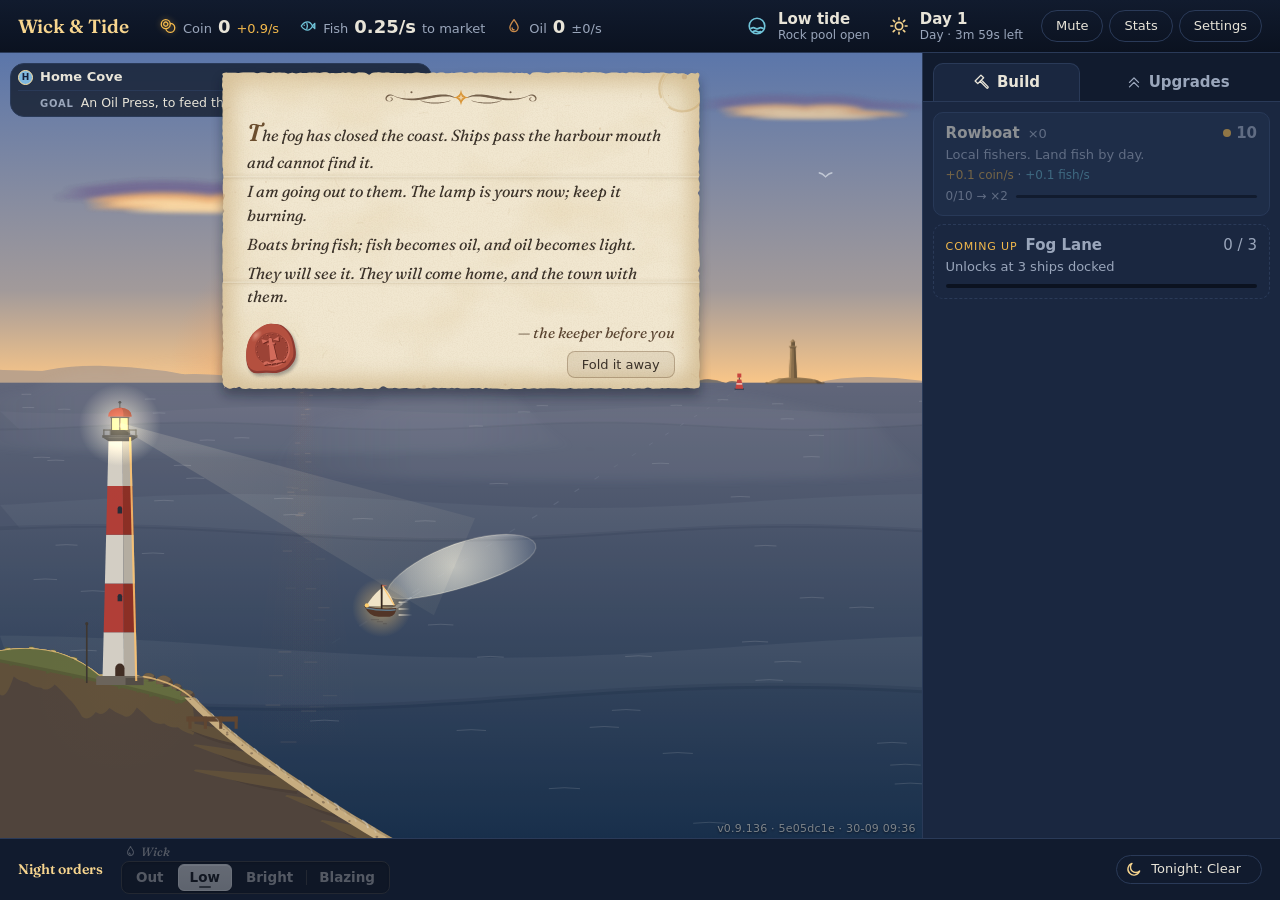
==== commit 356bedc5: "Playtest build: main 5e05dc1e" ====
--- a/extended/index.html
+++ b/extended/index.html
@@ -4,8 +4,8 @@
     <meta charset="UTF-8" />
     <meta name="viewport" content="width=device-width, initial-scale=1.0" />
     <title>Wick &amp; Tide</title>
-    <script type="module" crossorigin src="./assets/index-Bhm7yrBG.js"></script>
-    <link rel="stylesheet" crossorigin href="./assets/index-BbGOjayE.css">
+    <script type="module" crossorigin src="./assets/index-BVyA_nJR.js"></script>
+    <link rel="stylesheet" crossorigin href="./assets/index-iTozKE-v.css">
   </head>
   <body>
     <div id="app"></div>
--- a/extended/assets/index-iTozKE-v.css
+++ b/extended/assets/index-iTozKE-v.css
@@ -0,0 +1 @@
+@font-face{font-family:Fraunces Variable;font-style:normal;font-display:swap;font-weight:100 900;src:url(./fraunces-vietnamese-soft-normal-DSA2Kggd.woff2)format("woff2-variations");unicode-range:U+102-103,U+110-111,U+128-129,U+168-169,U+1A0-1A1,U+1AF-1B0,U+300-301,U+303-304,U+308-309,U+323,U+329,U+1EA0-1EF9,U+20AB}@font-face{font-family:Fraunces Variable;font-style:normal;font-display:swap;font-weight:100 900;src:url(./fraunces-latin-ext-soft-normal-DKHvU-YN.woff2)format("woff2-variations");unicode-range:U+100-2BA,U+2BD-2C5,U+2C7-2CC,U+2CE-2D7,U+2DD-2FF,U+304,U+308,U+329,U+1D00-1DBF,U+1E00-1E9F,U+1EF2-1EFF,U+2020,U+20A0-20AB,U+20AD-20C0,U+2113,U+2C60-2C7F,U+A720-A7FF}@font-face{font-family:Fraunces Variable;font-style:normal;font-display:swap;font-weight:100 900;src:url(./fraunces-latin-soft-normal-C-lS_vzd.woff2)format("woff2-variations");unicode-range:U+??,U+131,U+152-153,U+2BB-2BC,U+2C6,U+2DA,U+2DC,U+304,U+308,U+329,U+2000-206F,U+20AC,U+2122,U+2191,U+2193,U+2212,U+2215,U+FEFF,U+FFFD}@font-face{font-family:Fraunces Variable;font-style:italic;font-display:swap;font-weight:100 900;src:url(./fraunces-vietnamese-soft-italic-CyEZfaGz.woff2)format("woff2-variations");unicode-range:U+102-103,U+110-111,U+128-129,U+168-169,U+1A0-1A1,U+1AF-1B0,U+300-301,U+303-304,U+308-309,U+323,U+329,U+1EA0-1EF9,U+20AB}@font-face{font-family:Fraunces Variable;font-style:italic;font-display:swap;font-weight:100 900;src:url(./fraunces-latin-ext-soft-italic-CFDsOWEG.woff2)format("woff2-variations");unicode-range:U+100-2BA,U+2BD-2C5,U+2C7-2CC,U+2CE-2D7,U+2DD-2FF,U+304,U+308,U+329,U+1D00-1DBF,U+1E00-1E9F,U+1EF2-1EFF,U+2020,U+20A0-20AB,U+20AD-20C0,U+2113,U+2C60-2C7F,U+A720-A7FF}@font-face{font-family:Fraunces Variable;font-style:italic;font-display:swap;font-weight:100 900;src:url(./fraunces-latin-soft-italic-CIOv5diB.woff2)format("woff2-variations");unicode-range:U+??,U+131,U+152-153,U+2BB-2BC,U+2C6,U+2DA,U+2DC,U+304,U+308,U+329,U+2000-206F,U+20AC,U+2122,U+2191,U+2193,U+2212,U+2215,U+FEFF,U+FFFD}:root{--ink:#0b1220;--ink-2:#111b2e;--ink-3:#1a2740;--line:#2a3a58;--text:#e8e4d8;--muted:#9aa6bb;--lamp:#f2b84b;--lamp-soft:#f7d58e;--coin:#f2b84b;--fish:#6fc3d8;--oil:#c98a4a;--oil-text:#d99a58;--good:#7fd3a0;--warn:#ff9b7a;--radius:10px;--serif:"Fraunces Variable", "Iowan Old Style", "Palatino Linotype", Palatino, Georgia, serif;--sans:system-ui, -apple-system, "Segoe UI", Roboto, sans-serif;--lightningcss-light: ;--lightningcss-dark:initial;color-scheme:dark}*{box-sizing:border-box}html{font-variation-settings:"SOFT" 100}html,body{background:var(--ink);height:100%;color:var(--text);font:15px/1.4 var(--sans);margin:0}#app{height:100%}button{font:inherit;color:inherit;cursor:pointer}:focus-visible{outline:2px solid var(--lamp);outline-offset:2px}.layout{--shop-w:clamp(300px, 28vw, 400px);grid-template-columns:minmax(0, 1fr) var(--shop-w);grid-template-rows:auto minmax(0,1fr) auto;grid-template-areas:"hud hud""scene shop""orders orders";height:100%;display:grid}.hud{background:linear-gradient(var(--ink-2), var(--ink));border-bottom:1px solid var(--line);grid-area:hud;align-items:center;gap:18px;min-width:0;padding:10px 18px;display:flex}.brand-box{flex-direction:column;margin-right:12px;line-height:1.15;display:flex}.brand-sub{gap:8px;min-width:0;display:flex}.legacy.hidden{display:none}.mult-of{color:var(--muted);letter-spacing:.04em;text-transform:uppercase;flex:none;margin-right:-2px;font-size:10px;line-height:14px}.legacy{color:var(--lamp);font-variant-numeric:tabular-nums;cursor:help;text-underline-offset:2px;font-size:12px;-webkit-text-decoration:underline dotted #f2b84b80;text-decoration:underline dotted #f2b84b80}.brand{font:600 19px var(--serif);color:var(--lamp-soft);letter-spacing:0;white-space:nowrap;margin:0}.resources{grid-template-columns:repeat(4,minmax(118px,max-content));gap:12px 20px;display:grid}.res.hidden{visibility:hidden}.tide{color:var(--muted);font-variant-numeric:tabular-nums;align-items:center;gap:10px;margin-left:auto;display:flex}.tide .tide-name{color:var(--text);font:600 15px var(--sans)}.tide .tide-note{font-size:12px}.tide-icon{color:var(--fish)}.res{white-space:nowrap;align-items:baseline;gap:6px;min-width:0;display:flex}.res .swatch{flex:none;align-self:center}.res-coin .swatch{color:var(--coin);filter:drop-shadow(0 0 3px #f2b84b73)}.res-fish .swatch{color:var(--fish)}.res-oil .swatch{color:var(--oil)}.res-salt .swatch{color:#d8d2c2}.res .label{color:var(--muted);font-size:13px}.res .value{font-variant-numeric:tabular-nums;font-size:18px;font-weight:650}.res .rate{color:var(--good);font-variant-numeric:tabular-nums;font-size:13px}.res-coin .rate{color:var(--coin)}.res-coin{position:relative}.res-coin.beacon-lit .value,.res-coin.beacon-lit .rate{animation:3s ease-out beacon-glow}@keyframes beacon-glow{0%,45%{color:#ffe3a3;text-shadow:0 0 12px #f2b84be6,0 0 24px #f2b84b80}}.beacon-chip{z-index:5;pointer-events:none;background:var(--lamp);color:var(--ink);border-radius:99px;padding:1px 10px;font-size:15px;font-weight:800;animation:2.4s ease-out forwards beacon-chip;position:absolute;top:100%;left:50%;transform:translate(-50%);box-shadow:0 0 16px #f2b84bb3}@keyframes beacon-chip{0%{opacity:0;transform:translate(-50%,10px)scale(.6)}18%{opacity:1;transform:translate(-50%)scale(1.15)}30%{transform:translate(-50%)scale(1)}75%{opacity:1}to{opacity:0;transform:translate(-50%,-14px)}}.reduce-motion .res-coin.beacon-lit .value,.reduce-motion .res-coin.beacon-lit .rate{color:#ffe3a3;animation:none}.reduce-motion .beacon-chip{animation:none}.res-fish .rate{color:var(--fish)}.res-oil .rate{color:var(--oil-text)}.res .rate.muted{color:var(--muted)}.res .rate.falling{color:var(--warn)}.clock{color:var(--muted);font-variant-numeric:tabular-nums;align-items:center;gap:10px;display:flex}.clock-text{white-space:nowrap;flex-direction:column;line-height:1.2;display:flex}.clock .day{color:var(--text);font:600 15px var(--sans)}.clock .phase{font-size:12px}.phase-icon{color:var(--lamp-soft)}.phase-icon[data-icon=moon]{color:var(--text)}.hud-actions{gap:6px;display:flex}.hud-btn{border:1px solid var(--line);color:var(--text);background:0 0;border-radius:99px;padding:6px 14px;font-size:13px}.hud-btn:hover{border-color:var(--lamp);color:var(--lamp-soft)}.scene{background:linear-gradient(#1b2d4f,#10213a 55%,#0c1a2c 56%,#081322);grid-area:scene;position:relative;overflow:hidden}.scene-canvas{width:100%;height:100%;display:block;position:absolute;inset:0}.build-tag{z-index:1;-webkit-user-select:none;user-select:none;color:#e8e4d880;text-shadow:0 1px 2px #050912b3;letter-spacing:.02em;white-space:nowrap;background:0 0;border:0;padding:0;font:11px/1.2 system-ui,sans-serif;position:absolute;bottom:3px;right:6px}.build-tag:hover,.build-tag:focus-visible{color:var(--lamp-soft);text-underline-offset:2px;text-decoration:underline}.scene.trailer :is(.build-tag,.whats-new-note){display:none}.whats-new-note{z-index:2;background:#0b1220c7;border:1px solid #f2b84b73;border-radius:99px;align-items:center;font-size:12px;animation:.6s ease-out both wn-in;display:flex;position:absolute;bottom:22px;right:6px}.whats-new-note button{color:var(--lamp-soft);white-space:nowrap;background:0 0;border:0;padding:4px 6px 4px 12px}.whats-new-note .wn-open:hover{text-underline-offset:2px;text-decoration:underline}.whats-new-note .wn-hide{color:var(--muted);padding:4px 10px 4px 4px;font-size:14px;line-height:1}.whats-new-note .wn-hide:hover{color:var(--lamp-soft)}@keyframes wn-in{0%{opacity:0;transform:translateY(6px)}}.reduce-motion .whats-new-note{animation:none}.coast-rule{z-index:2;border:1px solid var(--line);max-width:calc(100% - 292px);color:var(--muted);white-space:nowrap;cursor:help;background:#0b1220b8;border-radius:99px;align-items:center;gap:7px;padding:4px 12px 4px 7px;font-size:13px;transition:opacity .3s;display:flex;position:absolute;top:10px;left:10px}.coast-rule .beacon.coast-glyph{width:15px;height:15px;box-shadow:none;border-width:1px;font-size:9px}.coast-rule-name{color:var(--text,#e8e4d8);font-weight:650}.coast-rule-head{align-items:center;gap:7px;min-width:0;max-width:100%;display:flex}.coast-rule-line{text-overflow:ellipsis;overflow:hidden}.coast-rule-site{text-overflow:ellipsis;max-width:100%;color:var(--lamp-soft);overflow:hidden}.coast-rule.two{border-radius:14px;flex-direction:column;align-items:flex-start;gap:1px;padding:4px 14px 5px 7px}.coast-rule.two .coast-rule-site{border-top:1px solid var(--line);align-self:stretch;margin-top:2px;padding-top:3px;padding-left:22px;font-size:12.5px}.coast-rule-site-label,.coast-rule-goal-label{letter-spacing:.08em;text-transform:uppercase;color:var(--muted);margin-right:7px;font-size:10px;font-weight:650}.coast-rule-site[hidden]{display:none}.coast-rule-goal{text-overflow:ellipsis;max-width:100%;color:var(--text,#e8e4d8);overflow:hidden}.coast-rule.two .coast-rule-goal{border-top:1px solid var(--line);align-self:stretch;margin-top:2px;padding:3px 0 0 22px;font-size:12.5px}.coast-rule-goal-count{color:var(--muted)}.coast-rule-goal.met .coast-rule-goal-text{color:var(--lamp-soft);animation:.6s ease-out goal-met}@keyframes goal-met{0%{opacity:0}}.reduce-motion .coast-rule-goal.met .coast-rule-goal-text{animation:none}.coast-rule-goal[hidden],.coast-rule-line[hidden]{display:none}.scene:has(.coach.show):not(:has(.toast.show,.letter.show,.arrival-card:not(.hidden))) .coast-rule{opacity:0;pointer-events:none}@media (max-width:1000px){.coast-rule{max-width:calc(100% - 20px)}.scene:has(.toast.show) .coast-rule{opacity:0;pointer-events:none}}.scene.trailer .coast-rule{display:none}.scene:has(.arrival-card:not(.hidden)) .coach{visibility:hidden}.arrival-card{z-index:3;border-radius:var(--radius);border:1px solid var(--line);border-left:3px solid var(--lamp);background:#0b1220eb;width:min(340px,100% - 20px);margin-left:max(-170px,10px - 50%);animation:.6s ease-out both arrival-in;position:absolute;top:46px;left:50%;overflow:hidden;box-shadow:0 10px 28px #0006}.arrival-card.hidden,.scene.trailer .arrival-card{display:none}.scene:has(.letter.show) .arrival-card{display:none}@keyframes arrival-in{0%{opacity:0;transform:translateY(-6px)}}.arrival-art{background-position:50%;background-size:cover;height:110px}.arrival-text{gap:5px;padding:10px 14px 12px;display:grid}.arrival-text p,.arrival-text h3{margin:0}.arrival-kicker{letter-spacing:.08em;text-transform:uppercase;color:var(--lamp-soft);font-size:11px}.arrival-text h3{font-family:var(--serif,serif);color:var(--text);font-size:18px}.arrival-line{color:var(--text);font-size:14px;font-weight:650}.arrival-how{color:var(--text);font-size:13px;line-height:1.4}.arrival-more summary{cursor:pointer;color:var(--muted);font-size:12px}.arrival-more summary:focus-visible{outline:2px solid var(--lamp-soft);outline-offset:2px}.arrival-more .arrival-rule{color:var(--muted);margin-top:4px;font-size:13px;line-height:1.4}.arrival-btn{margin-top:4px;padding:7px}@media (max-height:600px){.arrival-art{height:64px}.arrival-card{top:40px}.arrival-rule,.arrival-how{font-size:12px}}.coach{border-radius:var(--radius);pointer-events:none;border:1px solid #e8e4d814;border-left:3px solid var(--lamp);max-width:min(440px,80%);color:var(--text);text-align:left;opacity:0;background:#0b1220d6;padding:10px 16px 10px 14px;font-size:14px;transition:opacity .4s,transform .4s;position:absolute;top:16px;left:50%;transform:translate(-50%,-8px);box-shadow:0 8px 24px #00000059}.coach.show{opacity:1;transform:translate(-50%)}.scene:has(.toast.show) .coach{opacity:0}.coach.show{transition-delay:.35s,0s}:is(.scene:has(.toast.show) .coach,.scene:has(.letter.show) .coach){transition-duration:.2s;transition-delay:0s}.scene:has(.coach.show) .toast.show{transition-delay:.2s}.coach:before{content:"✦";color:var(--lamp);margin-right:8px}.letter{z-index:4;scrollbar-width:none;box-sizing:border-box;color:#3a3128;width:min(500px,100% - 16px);max-height:calc(100% - 16px);font:italic 16px/1.45 var(--serif);background:0 0/100% 100% no-repeat;flex-direction:column;gap:6px;padding:22px 36px 28px;display:none;position:absolute;top:12px;left:50%;overflow-y:auto;transform:translate(-50%,-8px)}.letter.show{animation:.6s ease-out both letter-in;display:flex}@keyframes letter-in{0%{opacity:0;transform:translate(-50%,-8px)}to{opacity:1;transform:translate(-50%)}}.reduce-motion .letter.show{animation:none;transform:translate(-50%)}.letter-flourish{align-self:center;width:176px;height:21px;margin:0 0 2px;display:block}.letter-flourish svg,.letter-seal svg{width:100%;height:100%;display:block}.letter-line{margin:0}.letter-line:first-of-type:first-letter{color:#6b4e2e;font-size:1.5em;font-weight:600}.letter-foot{justify-content:space-between;align-items:flex-end;gap:12px;margin-top:2px;display:flex}.letter-seal{flex:none;width:66px;height:68px;margin:0 0 -6px -8px;transform:rotate(-9deg)}.letter.show .letter-seal{animation:.5s cubic-bezier(.3,.7,.4,1.2) .45s both seal-press}@keyframes seal-press{0%{opacity:0;transform:rotate(-9deg)scale(1.4)}to{opacity:1;transform:rotate(-9deg)scale(1)}}.reduce-motion .letter.show .letter-seal{animation:none}.letter-foot-end{flex-direction:column;align-items:flex-end;gap:8px;min-width:0;display:flex}.letter-sign{text-align:right;color:#5a4430;margin:0;font-size:15px}.letter-title{font:600 20px var(--serif);color:#3a3128;text-align:center;margin:0 0 4px;font-style:normal}.letter-action{font:600 13px/1.35 var(--sans);color:#3a3128;text-align:center;margin:6px 0 0;font-style:normal}.letter-chain{font:13px/1.3 var(--sans);grid-template-columns:repeat(5,1fr);gap:6px;margin:0;padding:0;list-style:none;display:grid}.chain-step{text-align:center;flex-direction:column;align-items:center;gap:4px;display:flex;position:relative}.chain-step svg{color:#8a5a1c}.chain-step+.chain-step:before{content:"→";color:#8a7a5a;font-style:normal;position:absolute;top:5px;left:-9px}.letter .letter-close{width:auto;font:13px var(--sans);color:#3a3128;background:#6b4e2e1a;border:1px solid #6b4e2e59;border-radius:8px;padding:5px 14px}.letter .letter-close:hover{background:#6b4e2e2e;border-color:#6b4e2e99}.letter .letter-close:focus-visible{outline-offset:2px;outline:2px solid #8a5a1c}.scene:has(.letter.show) .coach{opacity:0}.trailer-game .letter{display:none}.toasts{pointer-events:none;z-index:2;flex-direction:column;gap:8px;width:min(250px,100% - 24px);display:flex;position:absolute;top:12px;right:12px}.toast{border-radius:var(--radius);border:1px solid var(--line);border-left:3px solid var(--lamp);opacity:0;background:#0b1220e6;align-items:center;gap:10px;padding:8px 12px;transition:opacity .35s,transform .35s;display:flex;transform:translate(16px);box-shadow:0 8px 24px #00000059}.toast.show{opacity:1;transform:none}.toast-icon{width:32px;height:32px;color:var(--lamp);background:#f2b84b1f;border:1px solid #f2b84b73;border-radius:50%;flex:none;place-items:center;display:grid}.toast-badge{background:50%/contain no-repeat;flex:none;width:44px;height:44px;margin:-4px -2px -4px -4px}.toast-text{flex-direction:column;min-width:0;font-size:13px;line-height:1.3;display:flex}.toast-kicker{color:var(--lamp-soft);letter-spacing:.08em;text-transform:uppercase;font-size:11px}.toast-text strong{font:600 14px var(--serif);color:var(--text);-webkit-line-clamp:2;-webkit-box-orient:vertical;display:-webkit-box;overflow:hidden}.toast-body{color:var(--muted);-webkit-line-clamp:5;-webkit-box-orient:vertical;font-size:12px;display:-webkit-box;overflow:hidden}.toast-note{-webkit-line-clamp:2;margin-top:2px}@media (max-width:1000px),(max-height:600px){.toasts{gap:6px;width:min(230px,100% - 32px);top:8px;right:10px}.toast{gap:8px;padding:6px 10px}.toast .toast-body{display:none}.toast-icon{width:28px;height:28px}.toast-badge{width:34px;height:34px;margin:-3px -1px -3px -3px}.toast-text strong{font-size:13px}.letter{gap:4px;font-size:15px;line-height:1.4}.letter-flourish{width:150px;height:18px}.letter-seal{width:48px;height:50px}}@media (max-height:440px) and (min-width:900px){.coach{max-width:min(820px,60%);padding:6px 14px;font-size:13px;top:8px}.letter{gap:2px;width:min(820px,60%);padding:14px 30px 22px;font-size:14px;line-height:1.35;top:2px}.letter-flourish{display:none}.letter-seal{width:40px;height:42px;margin:0 0 -4px -6px}.letter-foot-end{flex-direction:row;align-items:center;gap:12px}.letter-sign{font-size:13px}.letter .letter-close{padding:3px 12px;font-size:12px}}.panel{background:var(--ink-2);border-left:1px solid var(--line)}.shop{flex-direction:column;grid-area:shop;min-height:0;display:flex}.tabs{border-bottom:1px solid var(--line);gap:4px;padding:10px 10px 0;display:flex}.tab{border-radius:var(--radius) var(--radius) 0 0;color:var(--muted);background:0 0;border:1px solid #0000;border-bottom:none;flex:1;padding:8px 10px;font-weight:600;position:relative}.tab.active{background:var(--ink-3);border-color:var(--line);color:var(--text)}.tab .icon{vertical-align:-4px;margin-right:6px}.tabs.no-icons .tab .icon{display:none}.tabs.no-icons{gap:2px;padding-left:6px;padding-right:6px}.tabs.no-icons .tab{padding-left:4px;padding-right:4px}.tabs.no-icons .badge{margin-left:3px;padding:0 5px}.tabs.measuring>.tab.tab{flex:none}.badge{background:var(--lamp);color:var(--ink);border-radius:99px;margin-left:6px;padding:0 6px;font-size:12px;display:none}.badge.show{display:inline-block}.buy-mode{background:var(--ink-3);align-items:center;gap:8px;padding:8px 10px 0;display:flex}.buy-mode.hidden{display:none}.buy-mode .seg{flex:1}.buy-mode .seg .buy-mode-option{white-space:nowrap;flex:1;padding:2px 6px 3px}.item{position:relative}.item.bought-many:after{content:attr(data-bought);pointer-events:none;color:var(--lamp);text-shadow:0 1px 2px #0009;font-size:15px;font-weight:700;animation:.9s ease-out forwards bought-many;position:absolute;top:-4px;right:12px}@keyframes bought-many{0%{opacity:1;transform:translateY(0)}to{opacity:0;transform:translateY(-16px)}}.reduce-motion .item.bought-many:after{animation:none}@media (prefers-reduced-motion:reduce){.item.bought-many:after{animation:none}}.shop-list{background:var(--ink-3);flex-direction:column;flex:1;gap:8px;padding:10px;display:flex;overflow-y:auto}.item{text-align:left;border-radius:var(--radius);background:#22324f;border:1px solid #34486c;grid-template-columns:1fr auto;grid-template-areas:"head cost""desc desc";gap:2px 10px;padding:10px 12px;transition:background .12s,border-color .12s,transform 80ms;display:grid}.item:hover:not(.locked){border-color:var(--lamp);background:#2a3d60}.item:active:not(.locked){transform:translateY(1px)}.item.locked{opacity:.55;cursor:default}.item.suggest{border-color:var(--lamp);animation:1.6s ease-in-out infinite suggest}@keyframes suggest{50%{box-shadow:0 0 0 3px #f2b84b59,0 0 18px #f2b84b59}}.item.bought{animation:.45s ease-out bought}@keyframes bought{0%{background:#3b4f6e;transform:scale(1);box-shadow:0 0 0 2px #f2b84bb3,0 0 16px #f2b84b73}30%{transform:scale(1.025)}to{transform:scale(1)}}.item.denied{animation:.6s ease-in-out denied}@keyframes denied{10%{transform:translate(-4px)}25%{transform:translate(3px)}40%{transform:translate(-2px)}50%{transform:none}}.item.denied .cost{animation:.6s ease-out denied-cost}@keyframes denied-cost{0%{color:#ff9b7a}}.reduce-motion .item.bought{border-color:var(--lamp)}.reduce-motion .item.denied .cost{color:#ff9b7a}@media (prefers-reduced-motion:reduce){.item.bought{border-color:var(--lamp)}.item.denied .cost{color:#ff9b7a}}.row-head{grid-area:head;align-items:baseline;gap:8px;display:flex}.item .name{font-weight:650}.item .owned{color:var(--muted);font-variant-numeric:tabular-nums;white-space:nowrap;flex:none;font-size:13px}.item .desc{color:var(--muted);grid-area:desc;font-size:13px}.item .cost{color:var(--coin);font-variant-numeric:tabular-nums;grid-area:cost;font-weight:650}.item .cost:before{content:"";background:var(--coin);vertical-align:1px;border-radius:50%;width:8px;height:8px;margin-right:5px;display:inline-block}.item.locked .cost{color:var(--muted)}.item .milestone{color:var(--muted);font-variant-numeric:tabular-nums;flex-wrap:wrap;grid-column:1/-1;align-items:center;gap:8px;margin-top:3px;font-size:12px;display:flex}.item .milestone.hidden{display:none}.milestone-text{overflow-wrap:anywhere;min-width:0}.milestone-bar{background:var(--ink);border-radius:99px;flex:48px;min-width:48px;height:3px;overflow:hidden}.milestone-fill{background:var(--coin);opacity:.75;height:100%;transition:width .3s;display:block}.milestone.close .milestone-text{color:var(--lamp);font-weight:650}.milestone.done .milestone-bar{display:none}.milestone.done .milestone-text{color:var(--lamp)}.milestone.waiting .milestone-text{color:var(--muted);font-style:italic}.item.milestone-hit{animation:1.4s ease-out milestone-hit}@keyframes milestone-hit{0%{background:#6b5320;border-color:#ffd98a;box-shadow:0 0 0 3px #ffd98ae6,0 0 28px #f2b84bcc}30%{background:#4e4428;box-shadow:0 0 0 2px #ffd98a99,0 0 20px #f2b84b80}}.item.milestone-hit .milestone-text{animation:1.4s ease-out milestone-text}@keyframes milestone-text{0%,40%{color:#ffe3a3}}.reduce-motion .item.milestone-hit{background:#4e4428;border-color:#ffd98a}@media (prefers-reduced-motion:reduce){.item.milestone-hit{background:#4e4428;border-color:#ffd98a}}.item.teaser{border-style:dashed;border-color:var(--line);cursor:default;background:0 0;grid-template-areas:"head cost""desc desc""bar bar"}.item.teaser:hover{border-color:var(--line);background:0 0}.item.teaser .name{color:var(--muted)}.item.teaser .cost{color:var(--muted);font-weight:500}.item.teaser .cost:before{display:none}.teaser-label{letter-spacing:.08em;text-transform:uppercase;color:var(--lamp);font-size:11px}.teaser-bar{background:var(--ink);border-radius:99px;grid-area:bar;height:4px;margin-top:6px;overflow:hidden}.teaser-fill{background:var(--lamp);opacity:.7;height:100%;transition:width .4s;display:block}.item.coast-own{--coast:var(--lamp);border-left:4px solid var(--coast);padding-left:9px}.item.coast-own[data-type=home]{--coast:#7fb7de}.item.coast-own[data-type=fogbound]{--coast:#d9dfdc}.item.coast-own[data-type=strait]{--coast:#f0b45c}.item.coast-own[data-type=reach]{--coast:#9a86d8}.item.coast-own[data-type=frost]{--coast:#c4e8fa}.item.coast-own[data-type=shoals]{--coast:#96c484}.item.coast-own:hover:not(.locked){border-left-color:var(--coast)}.item.teaser.coast-own,.item.teaser.coast-own:hover{border-left:4px solid var(--coast)}.item.teaser.coast-own .teaser-label{color:var(--coast)}.item.teaser.coast-own .teaser-fill{background:var(--coast)}.item.coast-own .coast-tag{letter-spacing:.06em;text-transform:uppercase;color:var(--coast);white-space:nowrap;font-size:11px;font-weight:650}.item.coast-own .coast-tag:after{content:" ·";color:var(--muted);letter-spacing:0}.row-head .beacon.coast-glyph{width:15px;height:15px;box-shadow:none;border-width:1px;align-self:center;font-size:9px}.empty{color:var(--muted);text-align:center;margin:24px 8px;font-style:italic}.orders{background:var(--ink-2);border-top:1px solid var(--line);grid-area:orders;align-items:center;gap:18px;padding:10px 18px;display:flex}.orders-title{font:600 14px var(--serif);color:var(--lamp-soft);white-space:nowrap}.wick{border:1px solid var(--line);color:var(--muted);background:0 0;border-radius:99px;padding:5px 12px}.wick.active{background:var(--lamp);border-color:var(--lamp);color:var(--ink);font-weight:650}.orders{padding-block:6px}.seg-field{flex-direction:column;align-items:flex-start;gap:2px;display:flex}.seg-label{font:italic 500 12px/1.15 var(--serif);color:var(--muted);letter-spacing:.01em;cursor:help;align-items:center;gap:4px;padding-left:3px;display:flex}.seg-label .seg-icon{color:var(--lamp-soft);opacity:.85;flex:none}.seg-auto{border:1px solid var(--line);font:600 10px/1.4 var(--sans);color:var(--muted);border-radius:99px;margin-left:2px;padding:0 5px;font-style:normal}.seg-auto.hidden{display:none}.seg-effect{font:600 11px/1.4 var(--sans);color:var(--lamp-soft);white-space:nowrap;margin-left:4px;font-style:normal}.seg-effect:before{content:"· ";color:var(--muted);font-weight:400}.seg{border:1px solid var(--line);background:#05091273;border-radius:8px;align-items:stretch;gap:2px;padding:2px;display:flex;box-shadow:inset 0 1px 2px #00000059}.seg .seg-opt{color:var(--muted);background:0 0;border:1px solid #0000;border-radius:6px;padding:3px 11px 4px;font-size:13.5px;font-weight:600;line-height:1.35;transition:background .12s,color .12s;position:relative}.seg .seg-opt.hidden{display:none}.seg .seg-opt+.seg-opt:before{content:"";background:var(--line);pointer-events:none;width:1px;position:absolute;top:5px;bottom:5px;left:-2px}.seg .seg-opt[aria-checked=true]:before,.seg .seg-opt[aria-checked=true]+.seg-opt:before{display:none}.seg .seg-opt:hover:not([aria-checked=true]):not([aria-disabled=true]){color:var(--text);background:#e8e4d812}.seg .seg-opt[aria-checked=true]{background:linear-gradient(#f5c863, var(--lamp));color:var(--ink);border-color:#f7d58e;box-shadow:0 1px #00000073,inset 0 1px #fff6d88c}.seg .seg-opt[aria-checked=true]:after{content:"";background:var(--ink);opacity:.7;border-radius:1px;width:12px;height:2px;margin-left:-6px;position:absolute;bottom:2px;left:50%}.seg .seg-opt:focus-visible{outline:2px solid var(--lamp-soft);outline-offset:1px;z-index:1}.seg .seg-opt.advised:not([aria-checked=true]){border-color:var(--lamp);color:var(--lamp-soft);border-style:dashed}.post-group.auto .seg-opt{cursor:default}.post-group.auto .seg-opt:not([aria-checked=true]){opacity:.5}.warn{color:var(--warn);font-size:13px}.warn.calm{color:var(--muted)}.hint{color:var(--muted);margin:0 0 0 auto;font-size:13px}.orders>:is(.orders-title,.forecast){flex-shrink:0}.orders[data-tight="6"]>:is(.orders-title,.forecast){flex-shrink:1}.orders>.hint,.orders>.warn:not(:empty){min-width:14em}.hint.hidden,.post-group.hidden,.glass-glow.hidden{display:none}.hint.dusk{color:var(--lamp-soft);animation:2.4s ease-in-out infinite alternate dusk-glow}@keyframes dusk-glow{0%{text-shadow:none}to{text-shadow:0 0 10px #f2b84b8c}}.reduce-motion .hint.dusk{animation:none}.wick-group.locked .seg-opt[aria-disabled=true]{opacity:.4;cursor:not-allowed}.wick-group.dry .seg,.wick-group.dry .seg-label{opacity:.45;filter:grayscale()}.glass-glow{color:var(--good);margin:0 0 8px;font-size:13px}.forecast{border:1px solid var(--line);white-space:nowrap;border-radius:99px;align-items:center;gap:8px;margin-left:auto;padding:4px 12px 4px 8px;font-size:13px;display:flex}.forecast-bonus{color:var(--muted)}.bell,.great-bell{border:1px solid var(--warn);color:var(--warn);white-space:nowrap;background:#ff9b7a1f;border-radius:99px;padding:5px 14px;font-weight:650}.bell:hover,.great-bell:hover{background:#ff9b7a40}.bell.rung{background:var(--warn);color:var(--ink);cursor:default}.bell.hidden,.great-bell.hidden{display:none}.great-bell{background:0 0;padding:5px 12px}.bell-pill{flex-direction:column;align-items:flex-start;gap:2px;display:flex}.bell-pill.hidden,.bell-head.hidden{display:none}.bell-sides{align-items:stretch;gap:6px;display:flex}.bell-pill .bell-head{color:var(--warn);opacity:.9}.bell-pill.choosing .bell:has(.bell-last:not(.hidden)){border-radius:14px;flex-direction:column;align-items:center;padding:2px 14px;line-height:1.15;display:inline-flex}.bell-pill.choosing .great-bell{border-radius:14px;align-self:stretch;align-items:center;display:inline-flex}.bell-pill.choosing .bell{align-self:stretch}.bell-last{opacity:.85;font-size:11px;font-weight:500}.bell-last.hidden{display:none}.bell.idle{border-color:var(--line);color:var(--muted);cursor:help;background:0 0;font-weight:500}.bell.idle:hover{background:#ffffff0a}.bell-short,.orders:is([data-tight="4"],[data-tight="5"],[data-tight="6"]) .bell.idle .bell-text{display:none}.orders:is([data-tight="4"],[data-tight="5"],[data-tight="6"]) .bell.idle .bell-short{display:inline}.bell.waiting:not(.rung){color:#ffd2c2;background:#ff9b7a38;animation:3s ease-in-out infinite bell-call;box-shadow:0 0 0 2px #ff9b7a8c,0 0 14px #ff9b7a73}@keyframes bell-call{50%{background:#ff9b7a57;box-shadow:0 0 0 4px #ff9b7a40,0 0 24px #ff9b7ab3}}.coast-chip{border:1px solid var(--line);color:var(--muted);white-space:nowrap;text-overflow:ellipsis;cursor:help;border-radius:99px;flex:none;margin-left:auto;padding:5px 12px;font-size:13px;overflow:hidden}.coast-chip.hidden{display:none}.coast-chip:not(.hidden)+.forecast{margin-left:0}.coast-chip.on{color:#d9ecff;background:#7fb4e629;border-color:#7fb4e6;font-weight:650;animation:3s ease-in-out infinite chip-call;box-shadow:0 0 0 2px #7fb4e666,0 0 12px #7fb4e659}@keyframes chip-call{50%{background:#7fb4e642;box-shadow:0 0 0 4px #7fb4e633,0 0 22px #7fb4e699}}.forecast.beside-chip .forecast-text{display:none}.forecast.beside-chip .forecast-short{display:inline}.chip-short,.orders:is([data-tight="3"],[data-tight="4"],[data-tight="5"],[data-tight="6"]) .coast-chip .chip-text{display:none}.orders:is([data-tight="3"],[data-tight="4"],[data-tight="5"],[data-tight="6"]) .coast-chip .chip-short{display:inline}.orders:is([data-tight="3"],[data-tight="4"],[data-tight="5"],[data-tight="6"]) .coast-chip{max-width:190px}.post-group.nudge .seg-opt.advised:not([aria-checked=true]){animation:3s ease-in-out infinite post-call;box-shadow:0 0 0 2px #f0be5a73,0 0 12px #f0be5a66}@keyframes post-call{50%{box-shadow:0 0 0 3px #f0be5a40,0 0 20px #f0be5aa6}}.forecast[data-weather=storm]{border-color:var(--warn)}.forecast-bonus.matched{color:var(--good);font-weight:650}.weather-icon{color:var(--lamp-soft)}.forecast[data-weather=fog] .weather-icon{color:#c9d3e2}.forecast[data-weather=calm] .weather-icon{color:#8fc7e8}.forecast[data-weather=storm] .weather-icon{color:var(--warn)}@media (max-height:600px){.modal.light{padding:14px 24px}.modal.light h2{font-size:21px}}.backdrop{z-index:10;background:#050912b8;place-items:center;display:grid;position:fixed;inset:0}.modal{overscroll-behavior:contain;border:1px solid var(--line);background:linear-gradient(#1c2a45,#141f35);border-radius:14px;width:min(420px,92vw);max-height:96vh;padding:24px 28px;overflow-y:auto;box-shadow:0 20px 60px #00000080}.modal h2{font:600 24px var(--serif);color:var(--lamp-soft);margin:0 0 6px}.modal .lead{color:var(--muted);margin:0 0 14px}.log{gap:6px;margin:0 0 12px;display:grid}.log-line{border-bottom:1px dashed var(--line);justify-content:space-between;padding-bottom:4px;display:flex}.log dt{color:var(--muted)}.log dd{font-variant-numeric:tabular-nums;margin:0;font-weight:650}.log-since{border-left:2px solid var(--lamp);margin:0 0 6px;padding-left:10px}.log-details{color:var(--muted);margin:4px 0 10px;font-size:13px}.log-details summary{cursor:pointer}.log-details .log,.log-details .log-pace{margin:6px 0 0}.modal .note{color:var(--muted);margin:0 0 16px;font-size:12px}.primary{border-radius:var(--radius);background:var(--lamp);width:100%;color:var(--ink);border:none;padding:10px;font-weight:700}.primary:hover{background:var(--lamp-soft)}.reduce-motion *{transition:none!important;animation:none!important}@media (prefers-reduced-motion:reduce){*{transition:none!important;animation:none!important}}@media (max-width:1180px){.hud{gap:14px;padding:8px 14px}.brand-box{margin-right:0}.resources{grid-template-columns:repeat(4,auto);gap:14px}.res-fish .rate,.tide .tide-note{display:none}.hud-btn{padding:5px 10px}}@media (max-width:1000px){.brand,.orders-title,.res .label,.clock .phase{display:none}.hud-actions{gap:4px}.hud-btn{padding:4px 9px;font-size:12px}}@media (max-height:800px){.item-gen.known:not(.coast-own) .desc{display:none}}@media (max-height:600px),(max-width:1000px){.item-gen:not(.coast-own) .desc,.item-up .desc{display:none}.item.coast-own .desc{-webkit-line-clamp:3;-webkit-box-orient:vertical;font-size:12px;display:-webkit-box;overflow:hidden}.item{padding:7px 10px}.item.coast-own{padding-left:7px}.shop-list{gap:6px;padding:8px}.ready-strip{margin:0 0 -8px;bottom:-8px}}@media (max-width:760px){.layout{grid-template:"hud""scene"40vh"shop"minmax(0,1fr)"orders"/1fr}.hud{flex-wrap:wrap;gap:10px 16px}.resources{grid-template-columns:repeat(2,auto)}.tide{margin-left:0}.orders{flex-wrap:wrap}.hint{margin-left:0}.brand,.orders-title,.res .label,.clock .phase{display:revert}}.tab.hidden{display:none}.shelf{flex-direction:column;gap:8px;display:flex}.shelf.in-north .south-only,.north-carried.hidden,.north-post-card.hidden{display:none!important}.north-carried{color:var(--muted);margin:0 2px;font-size:13px}.north-post-card{border-radius:var(--radius);background:linear-gradient(160deg,#1d2c48,#16223a);border:1px solid #3c5a86;flex-direction:column;gap:6px;padding:14px 16px;display:flex}.north-post-card .north-letter{font:italic 400 15px/1.45 var(--serif);color:var(--text);margin:0}.north-post-card .north-sign{text-align:right;font:italic 400 13px var(--serif);color:var(--muted);margin:0 0 4px}.north-post-card .north-help{color:var(--muted);margin:0;font-size:13px}.shelf h3{font:600 16px var(--serif);color:var(--lamp-soft);margin:0}.shelf .shelf-title{color:var(--muted);letter-spacing:.04em;text-transform:uppercase;font-size:14px;font-family:var(--sans);margin:10px 2px 0}.bottle-card{border-radius:var(--radius);background:radial-gradient(circle at 85% 0,#6fc3d82e,#0000 60%),#22324f;border:1px solid #34486c;flex-direction:column;gap:6px;padding:12px 14px;display:flex}.bottle-head{color:var(--muted);justify-content:space-between;align-items:baseline;font-size:13px;display:flex}.bottle-head .glass{color:var(--fish)}.glass-count{color:#bfe9f3;font-variant-numeric:tabular-nums;font-size:18px;font-weight:700}.bottle-lead,.bottle-next,.bottle-before{color:var(--muted);margin:0;font-size:13px}.bottle-next:empty,.bottle-before:empty,.bottle-more.hidden,.ready-strip.hidden{display:none}.bottle-more-body{color:var(--muted);margin:4px 0 0;font-size:12px}.ready-strip{z-index:3;border:none;border-top:1px solid var(--lamp);border-radius:var(--radius) var(--radius) 0 0;color:var(--lamp-soft);text-align:center;cursor:pointer;background:#2a3550;margin:0 0 -10px;padding:7px 10px;font-size:13px;font-weight:700;position:sticky;bottom:-10px}.ready-strip:hover{background:#33416a}.bottle-btn{white-space:pre-line;margin-top:4px}.primary:disabled{background:var(--line);color:var(--muted);cursor:default}.item .glass-cost{color:#9fdcec}.item .glass-cost:before{background:#9fdcec;border-radius:2px;transform:rotate(45deg)}.item-perk.locked .glass-cost{color:var(--muted)}.item-perk:has(.perk-live){grid-template-areas:"head cost""desc desc""live live"}.item-perk .perk-live{color:var(--text);grid-area:live;margin-top:2px;font-size:12px}.bottles{flex-wrap:wrap;gap:8px;display:flex}.bottles .empty{text-align:left;margin:8px 4px}.bottle{width:88px;color:var(--muted);text-align:center;flex-direction:column;align-items:center;gap:4px;font-size:12px;display:flex}.bottle-glass{background:linear-gradient(#bfe9f340,#6fc3d81f);border:1px solid #bfe9f380;border-radius:16px 8px 8px 16px;width:70px;height:34px;position:relative}.bottle-glass:after{content:"";background:#a9744a;border-radius:2px;width:9px;height:10px;position:absolute;top:11px;right:-9px}.bottle-ship{border-bottom:13px solid #f3ead6;border-left:7px solid #0000;border-right:7px solid #0000;width:0;height:0;position:absolute;top:8px;left:38px}.bottle-ship:after{content:"";background:#7a4f36;border-radius:0 0 6px 6px;width:24px;height:5px;position:absolute;top:13px;left:-12px}.bottle-glass .bottle-mark{width:16px;height:16px;box-shadow:none;border-width:1px;margin-top:-8px;font-size:9px;position:absolute;top:50%;left:4px}.bottle-glass .bottle-seal{z-index:1;background:radial-gradient(circle at 40% 35%,#d8664c,#9c3624 70%);border-radius:50%;width:13px;height:13px;position:absolute;top:7px;right:-14px;box-shadow:0 1px 2px #00000073}.bottle.sealed .bottle-label{color:var(--lamp-soft)}.bottle[data-type=home] .bottle-glass{border-color:#7fb7decc}.bottle[data-type=fogbound] .bottle-glass{border-color:#d9dfdccc}.bottle[data-type=strait] .bottle-glass{border-color:#f0b45ccc}.bottle[data-type=reach] .bottle-glass{border-color:#9a86d8d9}.bottle[data-type=frost] .bottle-glass{border-color:#c4e8fae6}.bottle[data-type=shoals] .bottle-glass{border-color:#96c484d9}.secondary{border-radius:var(--radius);border:1px solid var(--line);color:var(--text);background:0 0;padding:10px;font-weight:600}.secondary:hover{border-color:var(--muted)}.modal.wide{width:min(880px,94vw);max-height:94vh;padding:18px 24px;overflow-y:auto}.modal.wide .log{gap:2px;font-size:13px}.modal.wide .primary{padding:8px}.stats-cols{grid-template-columns:1fr 1fr;gap:24px;display:grid}.stats-bests{margin-top:6px}.stats-bests .log-line{align-items:baseline;gap:12px}.stats-bests .log-line dt{flex:none}.stats-bests .log-line dd{text-align:right}.modal.wide .stats-bests .log{grid-template-columns:1fr 1fr;column-gap:24px;display:grid}.modal h3{font:600 16px var(--serif);color:var(--lamp-soft);margin:6px 0 8px}.ach-title{margin-top:4px}.ach-grid{grid-template-columns:repeat(4,1fr);gap:6px;margin:0 0 16px;padding:0;list-style:none;display:grid}.ach{border:1px solid var(--line);border-radius:var(--radius);opacity:.55;align-items:center;gap:8px;padding:6px 8px;display:flex}.ach.on{opacity:1;border-color:#f2b84b80}.ach-badge{background:50%/contain no-repeat;flex:none;width:48px;height:48px;margin:-4px -2px -4px -3px}@media (max-width:1000px),(max-height:600px){.ach-badge{width:40px;height:40px;margin:-3px -1px -3px -3px}}.sr-only{clip:rect(0 0 0 0);white-space:nowrap;border:0;width:1px;height:1px;margin:-1px;padding:0;position:absolute;overflow:hidden}.ach-text{min-width:0;color:var(--muted);flex-direction:column;font-size:11px;line-height:1.25;display:flex}.ach-text strong{color:var(--text);font-size:12.5px}@media (max-width:760px){.stats-cols,.modal.wide .stats-bests .log{grid-template-columns:1fr}.ach-grid{grid-template-columns:1fr 1fr}}.modal.settings{overscroll-behavior:contain;width:min(460px,94vw);max-height:94vh;overflow-y:auto}.set-about{color:var(--muted);margin:0 0 8px;font-size:11px}.set-about-row{justify-content:space-between;align-items:baseline;gap:10px;margin:0 0 8px;display:flex}.set-about-row .set-about{margin:0}.set-about-row .link-btn{white-space:nowrap;font-size:12px}.set-footer{z-index:1;background:#141f35;margin:0 0 -24px;padding:10px 0 24px;position:sticky;bottom:-24px;box-shadow:0 -10px 12px -8px #05091299}.set-row{border-bottom:1px dashed var(--line);justify-content:space-between;align-items:center;gap:12px;padding:6px 0;display:flex}.set-row label{color:var(--muted)}.set-row input[type=range]{width:180px;accent-color:var(--lamp)}.set-row input[type=checkbox]{width:18px;height:18px;accent-color:var(--lamp)}.set-row select{appearance:none;min-width:0;max-width:62%;font:inherit;color:#e8e2d2;cursor:pointer;text-overflow:ellipsis;background:#16203a url("data:image/svg+xml,%3Csvg xmlns='http://www.w3.org/2000/svg' width='10' height='6' viewBox='0 0 10 6'%3E%3Cpath d='M1 1l4 4 4-4' fill='none' stroke='%239AA3B5' stroke-width='1.5' stroke-linecap='round' stroke-linejoin='round'/%3E%3C/svg%3E") right 10px center no-repeat;border:1px solid #26324f;border-radius:8px;padding:5px 30px 5px 10px;font-size:14px;transition:border-color .15s}.set-row select:hover{border-color:#9aa3b5}.set-row select:focus-visible{outline-offset:1px;border-color:#f2c14e;outline:2px solid #f2c14e}.set-row select option{color:#e8e2d2;background:#16203a}.save-box{width:100%;color:var(--text);background:var(--ink);border:1px solid var(--line);resize:vertical;word-break:break-all;border-radius:8px;margin:4px 0 8px;padding:8px;font:12px/1.3 ui-monospace,Consolas,monospace}.save-box[hidden]{display:none}.link-btn{color:#9aa3b5;text-underline-offset:3px;background:0 0;border:0;padding:2px 0;font-size:13px;-webkit-text-decoration:underline #9aa3b573;text-decoration:underline #9aa3b573}.link-btn:hover{color:#e8e2d2}.save-toggle{margin-top:8px;display:block}.set-status{min-height:1.3em;color:var(--good);margin:6px 0 10px;font-size:13px}.set-danger{justify-content:space-between;align-items:center;gap:10px;margin-bottom:14px;display:flex}.link-btn.danger{text-align:left;color:#e07a5fbf;flex:none;text-decoration-color:#e07a5f66}.link-btn.danger:hover{color:#e07a5f}.link-btn.danger.armed{color:#e07a5f;font-weight:700;text-decoration-color:#e07a5f}.set-danger .secondary{flex:none;margin-left:auto}@media (max-height:440px) and (min-width:900px){.modal.settings{grid-template-columns:.9fr 1.5fr 1fr;align-items:start;column-gap:28px;width:min(1100px,96vw);max-height:96vh;padding:8px 20px 10px;display:grid}.modal.settings h2{grid-column:1/-1;margin:0;font-size:18px}.modal.settings h3{margin:2px 0;font-size:14px}.modal.settings .set-row{padding:3px 0}.modal.settings .set-row button{white-space:nowrap;padding-top:4px;padding-bottom:4px}.modal.settings .save-box{resize:none;height:44px;margin:2px 0 4px}.modal.settings .set-status{min-height:0;margin:2px 0}.modal.settings .set-danger{margin-bottom:0}.modal.settings .modal-actions{gap:6px}.modal.settings .set-row input[type=range]{width:150px}.modal.settings .set-row label{white-space:nowrap}.modal.settings{grid-template-rows:auto auto 1fr}.modal.settings>.set-group{grid-row:2/4}.modal.settings>.set-group:nth-child(2){grid-column:1;align-self:start}.modal.settings>.set-group:nth-child(3){grid-column:2}.modal.settings>.set-group:nth-child(4){grid-area:2/3}.modal.settings>.set-footer{box-shadow:none;background:0 0;grid-area:3/3;align-self:end;margin:6px 0 0;padding:0;position:static}.modal.settings .set-footer .primary{padding:7px}}@media (min-height:441px) and (max-height:640px) and (min-width:900px){.modal.settings{grid-template:"title title""sound save""display save""display done"1fr/1fr 1fr;align-items:start;column-gap:28px;width:min(860px,94vw);padding-top:16px;padding-bottom:16px;display:grid}.modal.settings h2{grid-area:title;margin:0 0 4px}.modal.settings>.set-group:nth-child(2){grid-area:sound}.modal.settings>.set-group:nth-child(3){grid-area:display}.modal.settings>.set-group:nth-child(4){grid-area:save}.modal.settings>.set-footer{box-shadow:none;background:0 0;grid-area:done;align-self:end;margin:0;padding:0;position:static}.modal.settings .save-box{resize:none;height:64px}.modal.settings .set-danger{margin-bottom:0}}.modal-actions{grid-template-columns:1fr 1fr;gap:10px;display:grid}.perk-list{flex-direction:column;gap:8px;display:flex}.tab{white-space:nowrap;padding:8px 6px}.modal.chart{width:min(640px,94vw);max-height:94vh;overflow-y:auto}.modal.chart .note{margin-bottom:10px}.modal.chart .modal-actions{grid-template-columns:1fr;margin-top:14px}.chart-head{justify-content:space-between;align-items:flex-start;gap:12px;display:flex}.chart-head button.secondary{flex:none;width:auto;margin-top:2px;padding:6px 14px;font-size:14px}.modal.chart:has(.chart-offers.three){width:min(860px,94vw)}.chart-offers.three{grid-template-columns:repeat(3,1fr)}@media (max-width:700px){.chart-offers.three{grid-template-columns:1fr}}.chart-offers{grid-template-columns:1fr 1fr;gap:12px;display:grid}.side-pick{flex-wrap:wrap;align-items:center;gap:6px 10px;margin:6px 0 10px;display:flex}.side-lead{color:var(--muted);font-size:13px}.side-pick .seg .seg-opt{padding:3px 12px;font-size:13px}.side-rule{color:var(--text);flex-basis:100%;margin:0;font-size:13px}.side-note{color:var(--muted);flex-basis:100%;margin:0;font-size:12px;font-style:italic}.chart-card{text-align:left;color:var(--text);border:1px solid var(--line);border-radius:var(--radius);cursor:pointer;background:#ffffff0a;flex-direction:column;gap:6px;padding:10px;display:flex}.chart-card:hover,.chart-card:focus-visible{border-color:var(--lamp);background:#ffd68c14}.chart-name{font:600 17px var(--serif);color:var(--lamp-soft)}.chart-rule{color:var(--muted);flex:1;font-size:12.5px;line-height:1.4}.chart-sail{border-radius:var(--radius);background:var(--lamp);color:var(--ink);text-align:center;margin-top:4px;padding:7px;font-weight:700}.chart-card:hover .chart-sail{background:var(--lamp-soft)}.chart-card{position:relative}.chart-pill{background:var(--lamp);max-width:calc(100% - 32px);color:var(--ink);white-space:nowrap;text-overflow:ellipsis;border-radius:99px;padding:2px 9px;font-size:12px;font-weight:700;position:absolute;top:16px;left:16px;overflow:hidden;box-shadow:0 1px 4px #00000059}.chart-view{background:#f1e7d0 50%/100% 100% no-repeat;border:1px solid #00000059;border-radius:8px;flex:none;height:86px;display:block;position:relative;overflow:hidden;box-shadow:0 2px 6px #0000004d}@media (max-width:560px){.chart-offers{grid-template-columns:1fr}}@media (max-height:760px){.modal.chart{padding:18px 26px}.modal.chart .lead{margin-bottom:10px}.modal.chart h3{margin:4px 0 6px}.chart-card{gap:5px}.chart-view{height:66px}}@media (max-height:600px){.modal.chart{padding:14px 22px}.modal.chart h2{margin-bottom:4px;font-size:21px}.modal.chart .lead{margin-bottom:8px;font-size:13px}.modal.chart .income-jump{margin:0 0 6px;font-size:13px}.modal.chart h3{margin:2px 0 4px}.modal.chart .side-pick{margin:4px 0 6px}.modal.chart .side-rule{flex:200px;font-size:12px}.modal.chart .side-note{display:none}.chart-offers{gap:8px}.chart-card{gap:4px;padding:8px}.chart-name{font-size:16px}.chart-rule{font-size:12px;line-height:1.3}.chart-sail{margin-top:2px;padding:5px}}.keepsake-help{color:var(--muted);margin:2px 2px 8px;font-size:12px}.what-stays .stays-list{color:var(--muted);margin:4px 2px 6px;padding:0;font-size:12px;list-style:none}.what-stays .stays-list li{margin:3px 0;line-height:1.35}.what-stays .stays-list b{color:var(--text);font-weight:600}.shelf-pages{display:none}.shelf[data-layout=C]>.shelf-pages:not([hidden]){z-index:3;background:var(--ink-3);border-bottom:1px solid var(--line);margin:-10px -10px 2px;padding:8px 10px;display:flex;position:sticky;top:-10px}.shelf[data-layout=C]>.shelf-pages .seg{flex:1}.shelf[data-layout=C]>.shelf-pages .seg-opt{white-space:nowrap;flex:1;padding:2px 8px 3px;font-size:13px}.shelf[data-layout=C][data-page=now]>[data-slot]:not([data-slot=now]),.shelf[data-layout=C][data-page=chain]>[data-slot]:not([data-slot=chain]),.shelf[data-layout=C][data-page=collection]>[data-slot]:not([data-slot=collection]){display:none!important}.shelf-fold{display:none}.shelf[data-layout=E]>.shelf-fold:not(.hidden){border:1px solid var(--line);border-radius:var(--radius);text-align:left;background:#ffffff0a;align-items:baseline;gap:8px;width:100%;margin:0;padding:8px 10px;display:flex}.shelf[data-layout=E]>.shelf-fold:hover,.shelf[data-layout=E]>.shelf-fold[aria-expanded=true]{background:#ffffff14}.shelf-fold .fold-mark:before{content:"▸";color:var(--muted)}.shelf-fold[aria-expanded=true] .fold-mark:before{content:"▾"}.shelf-fold .fold-name{white-space:nowrap;font-weight:600}.shelf-fold .fold-count{min-width:0;color:var(--muted);text-align:right;text-overflow:ellipsis;white-space:nowrap;margin-left:auto;font-size:12px;overflow:hidden}.shelf[data-layout=E]>[data-fold]:not(.fold-open){display:none!important}.shelf[data-layout=E]>h3[data-fold],.shelf[data-layout=E]>[data-fold]>.shelf-title{display:none}.shelf-book-row.hidden,.shelf[data-layout=B]>[data-book]:not(.book-live),.shelf[data-layout=B]>.what-stays{display:none!important}.shelf-book-row{border:1px solid var(--line);border-radius:var(--radius);text-align:left;background:#ffffff0d;align-items:baseline;gap:8px;width:100%;padding:10px 12px;display:flex}.shelf-book-row:hover{background:#ffffff17}.shelf-book-row .book-row-name{font:600 16px var(--serif);color:var(--lamp-soft);white-space:nowrap}.shelf-book-row .book-row-summary{min-width:0;color:var(--muted);flex:1;font-size:12px}.shelf-book-row .book-row-go{color:var(--muted);font-size:18px}.modal.keeper-book{width:min(1100px,96vw)}.keeper-book .book-spread{grid-template-columns:1fr 1fr;align-items:start;gap:20px;display:grid}.keeper-book .book-leaf+.book-leaf{border-left:1px solid var(--line);padding-left:20px}@media (max-width:1000px){.keeper-book .book-spread{grid-template-columns:1fr}.keeper-book .book-leaf+.book-leaf{border-left:0;padding-left:0}}.desk-open.hidden,.shelf[data-layout=D]>[data-book]:not(.book-live),.shelf[data-layout=D]>.what-stays,.desk .desk-open,.desk .chain-btn{display:none!important}.desk-open{border:1px solid var(--line);border-radius:var(--radius);width:100%;font:600 15px var(--serif);color:var(--lamp-soft);text-align:left;background:#ffffff0d;padding:8px 12px}.desk-open:after{content:" ›";color:var(--muted)}.desk-open:hover{background:#ffffff17}.study-view>.desk-open{margin-bottom:8px}.modal.desk{flex-direction:column;width:min(1180px,96vw);height:min(88vh,900px);padding:16px 20px;display:flex;overflow:hidden}.desk-head{justify-content:space-between;align-items:center;gap:12px;display:flex}.desk-head h2{margin:0}.desk-cols{flex:1;grid-template-columns:1.1fr 1fr 1fr;gap:18px;min-height:0;margin-top:10px;display:grid}.desk-col{overscroll-behavior:contain;min-height:0;padding-right:4px;overflow-y:auto}.desk-col+.desk-col{border-left:1px solid var(--line);padding-left:16px}.desk .chain-card .beacon{transform:scale(1.35)}.desk .chain-card .chain-row{padding:8px 6px}.desk-study .study-card{box-shadow:none;position:static}.desk-study-title{font:600 16px var(--serif);color:var(--lamp-soft);margin:0 0 8px}@media (max-width:1000px){.modal.desk{height:auto;max-height:94vh;display:block;overflow-y:auto}.desk-cols{grid-template-columns:1fr 1fr;min-height:auto}.desk-col{overflow:visible}.desk-col.desk-study{border-left:0;border-top:1px solid var(--line);grid-column:1/-1;padding-top:10px;padding-left:0}}.keepsake-list{grid-template-columns:1fr 1fr;gap:8px;display:grid}.keepsake{border:1px solid var(--line);border-radius:var(--radius);background:#ffffff0a;grid-template-columns:38px minmax(0,1fr);align-content:start;gap:3px 8px;padding:8px 10px 8px 6px;display:grid}.keepsake[hidden]{display:none}.keepsake .row-head{display:contents}.keepsake .name{grid-area:1/2;align-self:center;font-weight:650}.keepsake .owned{color:var(--muted);white-space:nowrap;grid-area:2/1;place-self:start center;font-size:11px}.keepsake .desc{color:var(--muted);grid-area:2/2;font-size:12px}.keepsake.none{opacity:.55}.keepsake-icon{background:50%/contain no-repeat;grid-area:1/1;align-self:start;width:38px;height:38px;margin-top:-2px}.keepsake.none .keepsake-icon{filter:saturate(.4)}@media (max-width:1000px),(max-height:600px){.keepsake{grid-template-columns:30px minmax(0,1fr)}.keepsake-icon{width:30px;height:30px}}.chart-mastery{font:italic 12px var(--serif);color:var(--muted)}.chart-job{color:var(--lamp-soft);font-size:12px;font-weight:600}.chart-job:before{content:"";vertical-align:0;background:#c0503a;border-radius:50%;width:8px;height:8px;margin-right:6px;display:inline-block}.chart-mastery.read{color:var(--lamp-soft)}.chart-mastery.ahead{font:600 12px var(--serif);color:var(--lamp-soft);font-style:normal}.modal .keepsake-note{color:var(--good)}.modal .pace-note{color:var(--lamp-soft);margin:-6px 0 12px;font-size:13px}.book-section.hidden{display:none}.shelf .book-title{align-items:baseline;gap:8px;display:flex}.shelf .book-title>span:first-child{flex:1}.book-count{text-transform:none;letter-spacing:0;font-variant-numeric:tabular-nums;font-size:12px}.visitor-book{color:#3a3128;background:0 0/100% 100% no-repeat;grid-template-columns:repeat(2,minmax(0,1fr));gap:0 34px;padding:14px 20px 26px;display:grid}.book-page{overflow-wrap:anywhere;border-bottom:1px solid #6b4e2e33;flex-direction:column;gap:2px;padding:7px 2px 8px;display:flex}.book-page:nth-last-child(-n+2){border-bottom:0}.book-page .row-head{align-items:center;gap:6px;display:flex}.book-page .name{color:#6f604b;font:italic 14px/1.25 var(--serif);flex:1}.book-page .desc{color:#6f604b;padding-left:24px;font-size:12px;line-height:1.35}.book-page.seen .name{color:#3a3128;font-style:normal;font-weight:650}.book-page.seen .desc{color:#4a6639}.book-ship{clip-path:polygon(0 45%,45% 45%,45% 0,55% 0,55% 45%,100% 45%,85% 100%,12% 100%);background:#6f604b59;flex:none;width:18px;height:10px}.book-page.seen .book-ship{background:#b4503f}.book-page .hidden{display:none}.page-rule{text-align:left;color:#3a3128;cursor:pointer;background:#fffbee73;border:1px solid #6b4e2e52;border-radius:4px;align-items:flex-start;gap:6px;width:100%;margin:0;padding:3px 6px 4px;font-family:inherit;font-size:12px;font-weight:400;line-height:1.3;display:flex}.rule-mark{box-sizing:border-box;border:1.5px solid #6b4e2e8c;border-radius:50%;flex:none;width:11px;height:11px;margin-top:2px}.rule-body{min-width:0}.page-rule.kept{color:#2f4524;background:#4a66391f;border-color:#4a663999}.page-rule.kept .rule-mark{clip-path:polygon(14% 52%,30% 36%,43% 50%,74% 16%,90% 32%,43% 82%);background:#4a6639;border:0;border-radius:0;width:12px;height:12px}.book-section{container-type:inline-size}@container (width<=460px){.visitor-book{grid-template-columns:minmax(0,1fr);padding:12px 18px 24px 24px}.book-page{padding:6px 0 7px}.book-page:nth-last-child(2){border-bottom:1px solid #6b4e2e33}}.anchor-btn{border:1px solid var(--lamp);color:var(--lamp-soft);white-space:nowrap;background:#ffd68c1f;border-radius:99px;padding:5px 14px;font-weight:650}.anchor-btn:hover{background:#ffd68c40}.anchor-btn.hidden{display:none}.hang-btn{color:#e2eee6;white-space:nowrap;background:#8cb49624;border:1px solid #b8d0c0;border-radius:99px;padding:5px 14px;font-weight:650}.hang-btn:not(.given):not([aria-disabled=true]):hover{background:#8cb49647}.hang-btn.given{cursor:default;opacity:.85;background:0 0;border-style:dashed}.hang-btn.hidden{display:none}.convoy-btn{white-space:nowrap;color:#0d1a2b;background:linear-gradient(#9cc2df,#7ea7c7);border:1px solid #b4d3ea;border-radius:99px;padding:5px 14px;font-weight:700;box-shadow:0 2px #00000059,0 0 12px #8fb7d640}.convoy-btn.hidden{display:none}.convoy-btn:not(.at-sea):hover{background:linear-gradient(#b4d3ea,#8fb7d6)}.convoy-btn.fresh:not(.at-sea){animation:.9s ease-in-out 2 convoy-call}@keyframes convoy-call{50%{box-shadow:0 2px #00000059,0 0 0 4px #8fb7d673,0 0 22px #8fb7d699}}.convoy-btn.at-sea{color:#d8e8f4;box-shadow:none;cursor:default;opacity:.85;background:0 0;border:1px dashed #8fb7d6;font-weight:650}.modal .visitor-note{color:var(--lamp-soft);margin:0 0 14px;font-size:14px;font-style:italic}.modal .log-story{color:var(--lamp-soft);font-family:var(--serif);margin:-4px 0 14px;font-size:16px;font-style:italic;line-height:1.4}.modal .log-ready{color:var(--lamp);margin:0 0 12px;font-weight:600}.modal-actions .log-bottle{grid-column:1/-1}.backdrop.log-backdrop{background:#05091280}.modal .anchor-note{color:var(--lamp-soft);margin:0 0 14px;font-size:14px}.great-light{font:italic 13px/1.45 var(--serif);color:var(--muted);align-items:flex-start;gap:10px;margin:14px 2px 4px;display:flex}.great-light-icon{clip-path:polygon(30% 0,70% 0,70% 12%,85% 16%,100% 100%,0 100%,15% 16%,30% 12%);background:#45506a;flex:none;width:10px;height:30px;margin-top:2px}.great-light-card{flex-direction:column;gap:8px;display:flex}.great-light-card .great-light{margin-top:0}.part-list{flex-direction:column;gap:6px;display:flex}.part-list.hidden{display:none}.item-part{grid-template-areas:"head head""desc desc""cost cost"}.item-part .part-cost{margin-top:2px;font-size:13px}.item-part .part-cost:empty,.item-part .part-cost:before{display:none}.item-part.locked .part-cost{color:var(--muted)}.item-part.built{opacity:.7;border-color:#6b5a33}.item-part.built .owned{color:var(--lamp-soft)}.item-part.built{padding-top:6px;padding-bottom:6px}.item-part.built .desc{display:none}.chain-card{border-radius:var(--radius);background:radial-gradient(circle at 15% 0,#ffc45c24,#0000 60%),#1f2c46;border:1px solid #34486c;flex-direction:column;gap:8px;padding:12px 14px;display:flex}.chain-card.hidden,.chain-btn.hidden{display:none}.chain-progress{color:var(--lamp-soft);letter-spacing:.01em;margin:0 0 6px;font-size:13px;font-weight:600}.chain-text{color:var(--muted);gap:3px;font-size:13px;display:grid}.chain-text p{margin:0}.chain-text .line-gain{color:var(--text);font-weight:600}.chain-text .line-pair{color:var(--lamp-soft)}.chain-more summary,.chart-more summary{cursor:pointer;color:var(--muted);font-size:12px}.chain-more summary:focus-visible,.chart-more summary:focus-visible{outline:2px solid var(--lamp-soft);outline-offset:2px}.chain-more-body{gap:3px;margin-top:4px;display:grid}.chain-text .line-site,.modal .site-note{color:#b9d3f0;border-left:2px solid #5f82b5;padding-left:7px}.chain-text .line-pairs{color:#e6cf9a;border-left:2px solid #b8913f;padding-left:7px}.modal .site-note{margin:8px 0 0;font-size:13px}.modal .site-note summary{cursor:pointer}.modal .site-note summary:focus-visible{outline:2px solid var(--lamp-soft);outline-offset:2px}.modal .site-note p{margin:4px 0 0}.modal .eye-unlock,.modal .chart-unlock{color:var(--lamp-soft);margin-top:10px}.chain-row{align-items:center;padding:4px 6px;display:flex}.beacon{background:#2a3550;border:2px solid #4a5d80;border-radius:50%;flex:none;width:16px;height:16px}.beacon.lit{background:#ffc45c;border-color:#ffe2a3;box-shadow:0 0 10px 3px #ffc45c8c}.beacon.lit[data-type=home]{background:#7fb7de}.beacon.lit[data-type=fogbound]{background:#d9dfdc}.beacon.lit[data-type=strait]{background:#f0b45c}.beacon.lit[data-type=reach]{background:#9a86d8}.beacon.lit[data-type=frost]{background:#c4e8fa}.beacon.lit[data-type=shoals]{background:#96c484}.beacon.next:not(.lit){border-style:dashed;border-color:#8fb0dc}.beacon.big{width:28px;height:28px;margin:0 auto 10px;font-size:15px;display:grid}.beacon{font:800 10px/1 var(--sans);color:#16203a;place-items:center;display:inline-grid}.beacon[data-glyph]:after{content:attr(data-glyph)}.modal .note.warn{color:var(--lamp-soft)}.chain-link{border-top:2px dashed #4a5d80;flex:1;height:0;margin:0 3px}.chain-link.repeat{border-top:2px solid #6b7ea3}.chain-link.lit{border-top:2px solid #ffd98a;box-shadow:0 0 6px 1px #ffc45c99}.pairs-title{font:600 12px var(--sans);color:var(--muted);letter-spacing:.04em;text-transform:uppercase;margin:6px 0 0}.pair-list{flex-direction:column;gap:4px;display:flex}.pair-list[hidden]{display:none}.pairs-toggle{all:unset;cursor:pointer;font:inherit;color:inherit;letter-spacing:inherit;text-transform:inherit;border-radius:4px;align-items:center;gap:6px;display:inline-flex}.pairs-toggle:hover{color:var(--text)}.pairs-toggle:focus-visible{outline:2px solid var(--lamp);outline-offset:2px}.pairs-caret{border-top:4px solid #0000;border-bottom:4px solid #0000;border-left:5px solid;width:0;height:0;transition:transform .15s}.pairs-toggle[aria-expanded=true] .pairs-caret{transform:rotate(90deg)}.pairs-count{color:var(--lamp-soft)}.chain-extra{flex-direction:column;gap:6px;display:flex}.chain-extra.hidden{display:none}.pair-help{color:var(--muted);margin:0 0 2px;font-size:12px}.glyph-legend{color:var(--muted);margin:0 0 4px;font-size:12px}.glyph-legend .legend-item:not(:first-of-type):before{content:" · "}.glyph-legend .legend-item[hidden],.pair[hidden],.pair-source[hidden]{display:none}.pair-source{gap:inherit;display:inline-flex}.pair-source:not([hidden])~.pair-source:not([hidden]):before{content:"/";color:var(--muted);margin:0 2px;font-size:11px}.glyph-legend .beacon{width:13px;height:13px;box-shadow:none;vertical-align:-2px;border-width:1px;font-size:8px}.chart .next-threshold{color:var(--text);font-size:1.1em}.pair{grid-template-columns:60px auto auto 1fr;align-items:center;gap:0 8px;font-size:12px;display:grid}.pair-art{background:50%/contain no-repeat;grid-row:1/3;align-self:start;width:60px;height:39px;margin-top:1px}.pair:not(.lit) .pair-art{filter:grayscale()contrast(1.25)brightness(1.2);opacity:.5}@media (max-width:1000px),(max-height:600px){.pair{grid-template-columns:48px auto auto 1fr}.pair-art{width:48px;height:31px}}.pair .name{color:var(--lamp-soft);white-space:nowrap;font-weight:650}.pair:not(.lit) .name{color:var(--muted);font-weight:600}.pair:not(.lit) .desc{color:#8793a8}.pair .desc{color:var(--muted);grid-column:2/5}.pair-icon{gap:2px;display:flex}.pair-icon .beacon{width:13px;height:13px;box-shadow:none;border-width:1px;font-size:8px}.pair:not(.lit) .pair-icon .beacon{filter:saturate(.2);border-color:#0000}.ending{z-index:8;background:radial-gradient(ellipse 40% 50% at calc(50% + clamp(0px, 100% - 592px, var(--shop-w,0px)) / 2) 64%, #0509128c, #0509124d 60%, #05091200), linear-gradient(#05091200 35%, #0509128c 70%, #050912b3);cursor:default;justify-content:center;align-items:flex-end;padding:0 16px 6%;display:flex;position:absolute;inset:0}.layout>:is(.hud,.shop,.orders)>*{transition:opacity 1.5s}.layout:has(>.scene.ending-open)>:is(.shop,.orders)>*{opacity:.12;pointer-events:none}.layout:has(>.scene.ending-open)>.hud>:not(.hud-actions){opacity:.15}@media (max-width:760px){.layout{--shop-w:0px}}.ending-roll{margin-left:clamp(0px, 100% - 560px, var(--shop-w,0px));text-align:center;text-shadow:0 1px 8px #000c;flex-direction:column;align-items:center;gap:6px;max-width:560px;display:flex}.ending h2{font:600 34px var(--serif);color:var(--lamp-soft);letter-spacing:.04em;margin:0 0 4px}.ending-lead{font:italic 18px/1.4 var(--serif);color:#f3ead6;margin:4px 0}.ending-credit{letter-spacing:.02em;color:var(--muted);margin:0;font-size:12px}.ending-credit+.ending-credit{margin-top:-3px}.ending-thanks{margin-bottom:6px}.ending-recap{font:italic 14px/1.45 var(--serif);color:#e6dcc4;margin:0 0 6px}.ending-letter{font:italic 16px/1.45 var(--serif);color:#e6dcc4;margin:4px 0 0}.ending-sign{font:italic 14px var(--serif);color:#e6dcc4;text-shadow:0 1px 6px #000000f2,0 0 2px #000c;margin:0 0 8px}.ending-keep{width:auto;margin-top:12px;padding:10px 28px}.ending-north{max-width:34em;font:italic 15px/1.45 var(--serif);color:#cfe0f4;text-shadow:0 1px 6px #000000f2;margin:14px auto 0}.ending-actions{flex-wrap:wrap;justify-content:center;gap:12px;display:flex}.ending-north-take{width:auto;margin-top:12px;padding:10px 28px}.ending:focus{outline:none}.ending-skip{letter-spacing:.02em;color:var(--muted);text-shadow:0 1px 4px #000000e6;pointer-events:none;opacity:0;margin:0;font-size:12px;animation:1.2s 1.5s forwards ending-skip-in;position:absolute;bottom:12px;right:16px}@keyframes ending-skip-in{to{opacity:.85}}.ending:is(.shown,.rolled) .ending-skip{opacity:0;transition:opacity .4s;animation:none}.reduce-motion .ending-skip{display:none}@media (prefers-reduced-motion:reduce){.ending-skip{display:none}}.scene-canvas{transform-origin:80% 40%;transition:transform 1.2s ease-in-out}.scene.ending-open .scene-canvas{transition:transform 10s cubic-bezier(.45,0,.3,1);transform:scale(1.1)}.reduce-motion .scene.ending-open .scene-canvas{transform:none}@media (prefers-reduced-motion:reduce){.scene.ending-open .scene-canvas{transform:none}}.ending-line{opacity:0;animation:1.8s forwards ending-in}.ending.shown .ending-line,.reduce-motion .ending-line{opacity:1;animation:none}@keyframes ending-in{0%{opacity:0;transform:translateY(6px)}to{opacity:1;transform:none}}.great-light-card.lit .great-light{color:var(--lamp-soft)}.great-light-card .light-great{margin-top:2px}.great-light-card .light-note{margin:0 2px}.great-light-card .part-rules{color:var(--lamp-soft);margin:0 2px;font-size:12.5px;line-height:1.4}.great-light-card .light-great.hidden,.great-light-card .light-note.hidden,.great-light-card .part-rules.hidden{display:none}.tab-progress{background:#9aa6bb40;border-radius:2px;height:3px;position:absolute;bottom:3px;left:10px;right:10px;overflow:hidden}.tab-progress.hidden{display:none}.tab-progress-fill{background:var(--lamp);width:0;height:100%;transition:width .4s;display:block}.tab.coach-tab:not(.active){color:var(--lamp-soft);outline:2px dashed var(--lamp);outline-offset:-4px;animation:1.6s ease-in-out infinite coach-pulse}@keyframes coach-pulse{50%{outline-color:#f2b84b59}}.goal-row{cursor:pointer;text-align:left;border-color:#f2b84b73;width:100%}.item.teaser.goal-row{grid-template-areas:"head cost""bar bar""step step""chain chain""job job""guest guest""rule rule""next next"}.goal-line{color:var(--text);align-items:baseline;gap:7px;margin-top:5px;font-size:12px;display:flex}.goal-line.hidden{display:none}.goal-line-label{letter-spacing:.08em;text-transform:uppercase;min-width:4.4em;color:var(--muted);flex:none;font-size:10px;font-weight:650}.goal-line-body{min-width:0}.goal-tick{color:#8fd19e;white-space:nowrap;margin-top:2px;font-size:11px;display:block}.goal-tick:empty{display:none}.goal-rule{grid-area:rule}.goal-rule.done .goal-line-text{color:var(--lamp-soft)}.goal-next{color:var(--muted);grid-area:next}.goal-row .teaser-bar{position:relative}.goal-step{color:var(--lamp-soft);grid-area:step;margin-top:5px;font-size:12px}.goal-step.hidden{display:none}.goal-step:before{content:"";vertical-align:-1px;background:#e9edf58c;width:2px;height:11px;margin-right:7px;display:inline-block;box-shadow:0 0 0 2px #e9edf514}.goal-step.wind:before{background:var(--lamp-soft);box-shadow:0 0 0 2px #f2b84b26}.goal-row .teaser-bar{margin-top:4px}.goal-row:hover{border-color:var(--lamp)}.goal-row.ready{border-style:solid;border-color:var(--lamp)}.goal-row.ready .cost{color:var(--lamp-soft);font-weight:700}.goal-row .teaser-label,.goal-row .cost{white-space:nowrap}.goal-chain{color:var(--muted);grid-area:chain;margin-top:5px;font-size:12px}.goal-chain.hidden{display:none}.goal-chain.ready{color:var(--lamp-soft);font-weight:600}.goal-job{grid-area:job}.goal-job .goal-line-label:after{content:"";vertical-align:0;border:1.5px solid #c0503a;border-radius:50%;width:7px;height:7px;margin-left:5px;display:inline-block}.goal-job.done{color:var(--lamp-soft);font-weight:600}.goal-job.done .goal-line-label:after{background:#c0503a}.goal-job.sealing{animation:1.6s ease-out job-done}.goal-job.sealing .goal-line-label:after{animation:.6s cubic-bezier(.3,1.6,.5,1) job-seal}@keyframes job-done{0%,30%{color:#ffe3a3;text-shadow:0 0 10px #f2b84b99}}@keyframes job-seal{0%{opacity:0;transform:scale(2.2)}}.reduce-motion .goal-job.sealing,.reduce-motion .goal-job.sealing .goal-line-label:after{animation:none}@media (prefers-reduced-motion:reduce){.goal-job.sealing,.goal-job.sealing .goal-line-label:after{animation:none}}.goal-job.hidden{display:none}.goal-guest{grid-area:guest}.goal-row .row-head{flex-wrap:wrap;row-gap:0;min-width:0}.modal.wide .modal-actions{grid-template-columns:repeat(auto-fit,minmax(0,1fr));margin-top:14px}.beacon-note{color:var(--muted);margin:2px 0 8px;font-size:13px}.beacon-head{color:var(--lamp-soft);font-size:15px;display:block}.chart-repeat{border:1px solid var(--line);color:var(--muted);border-radius:99px;align-self:flex-start;padding:0 7px;font-size:11.5px}@media (max-height:600px){.chart-view{height:56px}}.scene.trailer{cursor:none;height:100%}.trailer-black{z-index:9;opacity:0;pointer-events:none;background:#03060c;position:absolute;inset:0}.trailer-caption{z-index:7;font:italic 500 clamp(22px, 3.1vw, 46px)/1.25 var(--serif);color:#f7ecd4;text-align:center;letter-spacing:.01em;text-shadow:0 2px 14px #000000d9,0 0 2px #000000e6;opacity:0;margin:0;transition:opacity .9s,transform .9s;position:absolute;top:12%;left:5%;right:5%;transform:translateY(8px)}.trailer-caption.shown{opacity:1;transform:none}.trailer-title{z-index:8;text-align:center;text-shadow:0 2px 18px #000000e6;opacity:0;background:radial-gradient(at 50% 48%,#03060c8c,#03060c26 60%,#03060c00 80%);flex-direction:column;justify-content:center;align-items:center;gap:.4em;transition:opacity 1.4s;display:flex;position:absolute;inset:0}.trailer-title.shown{opacity:1}.trailer-title h1{font:600 clamp(48px, 7.5vw, 132px)/1 var(--serif);color:var(--lamp-soft);letter-spacing:.04em;margin:0}.trailer-tagline{font:italic clamp(20px, 2.4vw, 40px)/1.3 var(--serif);color:#f3ead6;margin:0}.trailer-wishlist{border:1px solid var(--lamp);font:600 clamp(15px, 1.4vw, 24px)/1.3 var(--sans);color:var(--lamp-soft);letter-spacing:.06em;text-transform:uppercase;border-radius:999px;margin:.8em 0 0;padding:.35em 1.1em}.scene.trailer.clean .trailer-caption{display:none}.trailer-game{position:absolute;inset:0}.scene.trailer.game-shot>.scene-canvas{visibility:hidden}.scene.trailer.game-shot>.trailer-caption{top:16%;right:calc(clamp(300px,28vw,400px) + 2%)}.trailer-game .coach{display:none}.trailer-idle{font:clamp(15px, 1.5vw, 26px)/1.3 var(--serif);color:#e6dcc6;margin:0}.demo-badge{border:1px solid var(--lamp);color:var(--lamp-soft);letter-spacing:.08em;text-transform:uppercase;border-radius:99px;align-self:center;padding:3px 9px;font-size:11px;font-weight:700}.modal.demo-end{width:min(480px,92vw);max-height:94vh;overflow-y:auto}.modal.demo-end p{margin:0 0 12px;line-height:1.45}.modal.demo-end .demo-kicker{letter-spacing:.12em;text-transform:uppercase;color:var(--muted);margin:0 0 2px;font-size:11px}.modal.demo-end .demo-wishlist{color:var(--lamp-soft);font-weight:650}.modal.demo-end .set-status{min-height:1.2em;color:var(--good);margin:0 0 8px;font-size:12px}.hud>*{min-width:0}.hud-actions,.res .value,.res .rate,.res .swatch,.tide-icon,.phase-icon{flex:none}.res .label{max-width:5.5em}.res .label,.tide .tide-name,.tide .tide-note,.clock .day,.clock .phase,.brand,.legacy{text-overflow:ellipsis;white-space:nowrap;min-width:0;overflow:hidden}.tide>div,.clock-text,.brand-box{min-width:0}.tabs .tab{text-overflow:ellipsis;white-space:nowrap;flex:auto;min-width:0;overflow:hidden}.item{overflow-wrap:anywhere;grid-template-columns:minmax(0,1fr) auto}.orders>*{min-width:0}.orders-title{text-overflow:ellipsis;flex:0 auto;overflow:hidden}.wick-group,.wick-group .label,.wick,.seg-field,.seg-label,.seg-opt{white-space:nowrap;flex:none}.goal-row .teaser-label{white-space:normal;overflow-wrap:normal;max-width:100%}.goal-row .name{overflow-wrap:normal;max-width:100%}.goal-row .cost{white-space:normal;text-align:right;max-width:11em}.forecast{min-width:0;overflow:hidden}.forecast-text,.forecast-bonus{text-overflow:ellipsis;overflow:hidden}.forecast :is(.weather-icon,.forecast-short){flex:none}.keepsake-list{grid-template-columns:repeat(2,minmax(0,1fr))}.shelf p,.keepsake,.modal p{overflow-wrap:anywhere}@media (min-width:761px){.resources{gap:12px 20px;display:flex}.hud>.resources,.hud>.brand-box,.res{flex:none}.res-fish .rate{text-overflow:ellipsis;max-width:7em;overflow:hidden}.hud>.tide,.hud>.clock{flex:0 auto;min-width:3.5em}}.hud.measuring>*{flex:none}.hud.measuring>.tide{margin-left:0}.hud[data-tight="1"] :is(.tide-note,.phase),.hud[data-tight="2"] :is(.tide-note,.phase),.hud[data-tight="3"] :is(.tide-note,.phase,.mult-of),.hud[data-tight="4"] :is(.tide-note,.phase,.mult-of,.res .label),.hud[data-tight="5"] :is(.tide-note,.phase,.mult-of,.res .label,.res-fish .rate),.hud[data-tight="6"] :is(.tide-note,.phase,.mult-of,.res .label,.res-fish .rate){display:none}.hud:is([data-tight="2"],[data-tight="3"],[data-tight="4"],[data-tight="5"]) .resources{gap:12px}.hud:is([data-tight="5"],[data-tight="6"]) .res .swatch{width:14px;height:14px}.hud:is([data-tight="5"],[data-tight="6"]) .res{gap:4px}.hud[data-tight="6"] .resources{gap:12px 14px}.item.teaser.goal-row{grid-template-columns:minmax(0,1fr) minmax(0,max-content)}.forecast-bonus{flex:0 auto;min-width:0}@media (max-width:1000px){.wick{padding:5px 8px}.seg .seg-opt{padding-inline:8px}.orders{gap:12px;padding:5px 12px}}.clockwork-btn{white-space:nowrap}.clockwork-btn .cw-icon{vertical-align:-3px;margin-right:5px}.clockwork-btn .cw-short{display:none}.orders:is([data-tight="2"],[data-tight="3"],[data-tight="4"],[data-tight="5"],[data-tight="6"]) .clockwork-btn .cw-short{display:inline}.orders>:is(.bell-pill,.anchor-btn,.hang-btn,.convoy-btn,.clockwork-btn,.flare-btn),.bell-sides>:is(.bell,.great-bell){white-space:nowrap;flex:none}.orders.measuring>:is(.forecast,.coast-chip,.orders-title),.orders.measuring .forecast>*{flex:none}.orders[data-tight="1"] .orders-title,.orders[data-tight="2"] :is(.orders-title,.cw-text),.orders[data-tight="3"] :is(.orders-title,.cw-text,.forecast-text),.orders:is([data-tight="4"],[data-tight="5"],[data-tight="6"]) :is(.orders-title,.cw-text,.forecast-text),.orders:is([data-tight="4"],[data-tight="6"]) .forecast-bonus,.orders:is([data-tight="3"],[data-tight="4"],[data-tight="5"],[data-tight="6"])>.hint,.forecast-short{display:none}.orders:is([data-tight="4"],[data-tight="5"],[data-tight="6"]) .forecast-short{display:inline}.orders:is([data-tight="2"],[data-tight="3"],[data-tight="4"],[data-tight="5"],[data-tight="6"]) .clockwork-btn{padding-inline:10px}.orders:is([data-tight="4"],[data-tight="5"],[data-tight="6"]){gap:12px}.orders:is([data-tight="4"],[data-tight="5"],[data-tight="6"]) .forecast{padding-inline:8px 10px}.orders:is([data-tight="5"],[data-tight="6"]){flex-wrap:wrap;row-gap:6px}@media (max-height:440px) and (min-width:900px){.seg-field,.bell-pill{flex-direction:row;align-items:center;gap:6px}.orders[data-tight="2"] .seg-label,.orders[data-tight="3"] .seg-label,.orders:is([data-tight="4"],[data-tight="5"],[data-tight="6"]) .seg-label{display:none}}.item .gain{color:var(--good);font-variant-numeric:tabular-nums;grid-column:1/-1;font-size:12px}.item .gain.hidden{display:none}.item .gain.big{color:var(--lamp);font-weight:650}.item.locked .gain{color:var(--muted)}.item.locked .gain.big{color:var(--lamp)}.amt-coin{color:var(--coin)}.amt-fish{color:var(--fish)}.amt-oil{color:var(--oil-text)}.amt.neg{color:var(--warn)}.item.locked .gain .amt{opacity:.75}.item .gain.status,.item.locked .gain.status{color:var(--coast,var(--muted))}.res.has-panel{cursor:pointer;border-radius:6px;margin:-2px -6px;padding:2px 6px;transition:background .12s}.res.has-panel:hover,.res.has-panel[aria-expanded=true]{background:#ffffff0f}.income-panel{z-index:6;background:var(--ink-2);border:1px solid var(--line);border-radius:var(--radius);width:min(340px,100vw - 16px);max-height:calc(100vh - 80px);padding:10px 14px 12px;position:fixed;overflow-y:auto;box-shadow:0 10px 30px #00000073}.income-panel.hidden{display:none}.income-panel[data-res=coin]{border-top:3px solid var(--coin)}.income-panel[data-res=fish]{border-top:3px solid var(--fish)}.income-panel[data-res=oil]{border-top:3px solid var(--oil)}.income-panel[data-res=coin] .income-line:not(.factor) .income-value{color:var(--coin)}.income-panel[data-res=fish] .income-line:not(.factor) .income-value{color:var(--fish)}.income-panel[data-res=oil] .income-line:not(.factor) .income-value{color:var(--oil-text)}.income-panel .income-line .income-value.neg{color:var(--warn)}.income-title{font:600 16px var(--serif);color:var(--lamp-soft);margin:0 0 4px}.income-line{grid-template-columns:1fr auto;gap:0 12px;padding:2px 0;font-size:13px;display:grid}.income-value{font-variant-numeric:tabular-nums;text-align:right;font-weight:650}.income-detail{color:var(--muted);grid-column:1/-1;font-size:12px}.income-line.head{color:var(--muted);text-transform:uppercase;letter-spacing:.06em;margin-top:8px;font-size:11px}.income-line.factor{color:var(--muted);padding-left:14px;font-size:12px}.income-line.factor .income-value{font-weight:400}.income-line.factor.sub{letter-spacing:.06em;text-transform:uppercase;color:var(--lamp-soft);padding-top:4px;font-size:11px}.income-line.total{border-top:1px solid var(--line);margin-top:3px;padding-top:5px;font-weight:650}.income-line.note{color:var(--muted);grid-template-columns:1fr;font-size:12px}.income-line.note+.income-line.note{padding-top:0}.income-line.has-factors{cursor:pointer;border-radius:4px;position:relative}.income-line.has-factors:hover .income-label{color:var(--lamp-soft)}.income-line.has-factors:focus-visible{outline:1px solid var(--lamp-soft);outline-offset:1px}.income-chev{width:10px;color:var(--muted);text-align:center;font-size:10px;line-height:17px;position:absolute;top:2px;left:-12px}.income-chev:before{content:"▾"}.income-line.closed .income-chev:before{content:"▸"}.income-line.note.has-factors .income-chev{line-height:16px}.income-line.factor.folded{display:none}@media (max-height:600px){.income-line.intro{display:none}.income-line.intro+.income-line.head{margin-top:2px}}.ship-tip{z-index:4;pointer-events:none;border:1px solid var(--lamp);border-radius:var(--radius);max-width:280px;color:var(--text);opacity:0;background:#0b1220e6;padding:8px 12px;font-size:13px;line-height:1.35;transition:opacity .15s;position:absolute;top:0;left:0;box-shadow:0 8px 24px #00000059}.ship-tip.show{opacity:1}.ship-tip-title{color:var(--lamp);margin-bottom:2px;font-size:14px;display:block}.ship-tip p{margin:2px 0 0}.dev-tests-btn{border-style:dashed}@media (max-width:1600px){.hud .dev-tests-btn{padding:6px 9px}.hud .dev-badge{display:none}}.dev-badge{color:var(--lamp-soft);opacity:.85;font-size:11px}.dev-tests{z-index:30;border:1px dashed var(--lamp);border-radius:var(--radius);background:#0b1220eb;width:250px;padding:10px 12px;font-size:13px;position:absolute;top:10px;left:10px}.dev-tests[hidden]{display:none}.dev-tests h4{color:var(--muted);text-transform:uppercase;letter-spacing:.06em;margin:8px 0 4px;font-size:12px;font-weight:600}.dev-head{justify-content:space-between;align-items:center;display:flex}.dev-close{background:0 0;border:0;padding:0 4px;font-size:18px;line-height:1}.dev-row{flex-wrap:wrap;gap:4px;display:flex}.dev-choice{border:1px solid var(--line);background:var(--ink-2);border-radius:6px;min-width:34px;padding:3px 8px;font-size:12px}.dev-choice[aria-checked=true]{border-color:var(--lamp);background:var(--ink-3);color:var(--lamp-soft)}.dev-note,.dev-foot{color:var(--muted);margin:4px 0 0;font-size:11px}.dev-slider{align-items:center;gap:6px;margin-top:6px;font-size:12px;display:flex}.dev-slider input{flex:1}.dev-feedback{left:auto;right:10px}.dev-kinds{margin-top:6px}.modal.whats-new{flex-direction:column;width:min(560px,94vw);max-height:90vh;display:flex}.modal.whats-new .wn-list{overscroll-behavior:contain;margin:0 -8px 14px 0;padding-right:8px;overflow-y:auto}.wn-entry{border-left:2px solid var(--line);margin-bottom:10px;padding:2px 0 6px 12px}.wn-entry.fresh{border-left-color:var(--lamp)}.wn-entry h3{align-items:baseline;gap:10px;margin:0 0 4px;display:flex}.wn-entry .wn-date{color:var(--muted);font:12px system-ui,sans-serif}.wn-entry .wn-new{color:var(--lamp-soft);letter-spacing:.06em;text-transform:uppercase;background:#f2b84b2e;border-radius:99px;padding:1px 8px;font:600 11px system-ui,sans-serif}.wn-entry ul{margin:0;padding-left:18px;font-size:14px;line-height:1.45}.wn-entry li{margin-bottom:3px}.wn-entry:not(.fresh) ul{color:#c9cfdb}.modal .has-tip{cursor:help}.modal .has-tip:after{content:" ⓘ";color:var(--muted);font-size:.85em}.item.bell-row{cursor:default;border-color:#d8a93a73;grid-template-areas:"head cost""desc desc""fan fan""scale scale"}.item.bell-row:hover{background:#22324f;border-color:#d8a93ab3}.item.bell-row:active{transform:none}.bell-row .bell-where{color:var(--lamp-soft);font-size:12.5px;font-weight:600}.bell-row .bell-fan{grid-area:fan;justify-content:space-between;margin-top:6px}.bell-row .bell-scale.hidden{display:none}.bell-row .bell-scale{color:var(--muted);grid-area:scale;justify-content:space-between;gap:6px;margin-top:3px;font-size:11px;line-height:1.2;display:flex}.bell-row .seg .seg-opt.bell-lane{flex:1;min-height:24px;padding:2px 0}.bell-row .bell-lane:after,.seg .seg-opt.bell-lane:before,.seg .seg-opt.bell-lane+.seg-opt:before{display:none}.bell-lane{background-position:50%;background-repeat:no-repeat;background-image:radial-gradient(circle, var(--muted) 0 2.5px, transparent 3px)!important}.seg .seg-opt.bell-lane[aria-checked=true]{background-image:linear-gradient(#f5c863, var(--lamp))!important}.seg .seg-opt.bell-lane[aria-checked=true]:after{content:"";opacity:1;background:var(--ink);clip-path:polygon(50% 0,72% 8%,80% 40%,100% 85%,100% 100%,0 100%,0 85%,20% 40%,28% 8%);border-radius:6px 6px 2px 2px;width:12px;height:13px;margin:-7px 0 0 -6px;display:block;top:50%;bottom:auto;left:50%}.item.stores-row{cursor:default;border-color:#6fc3d866;grid-template-areas:"head cost""desc desc""split split""sides sides"}.item.stores-row:hover{background:#22324f}.item.stores-row:active{transform:none}.item.stores-row.due{border-color:var(--lamp);animation:1.6s ease-in-out infinite suggest}@media (prefers-reduced-motion:reduce){.item.stores-row.due{animation:none}}.reduce-motion .item.stores-row.due{animation:none}.stores-row .stores-state{color:var(--lamp-soft);font-size:12.5px;font-weight:600}.stores-row .cost:before,.stores-sides.hidden{display:none}.stores-row .stores-split{color:var(--text);grid-area:split;margin-top:4px;font-size:12.5px;font-weight:600}.stores-row .stores-split.hidden{display:none}.stores-sides{grid-area:sides;grid-template-columns:1fr 1fr;gap:6px;margin-top:6px;display:grid}.stores-side{text-align:left;border:1px solid var(--line);background:var(--ink);color:inherit;font:inherit;cursor:pointer;border-radius:8px;flex-direction:column;gap:2px;padding:6px 8px;display:flex}.stores-side:hover,.stores-side:focus-visible{border-color:var(--lamp);background:#22324f}.stores-name{font-size:13px;font-weight:700}.stores-rule{color:var(--muted);font-size:11.5px;line-height:1.3}.item.stores-wait .cost{color:var(--muted);font-weight:500}.item.bell-row.unhung{border-color:var(--lamp);animation:1.6s ease-in-out infinite suggest}@media (prefers-reduced-motion:reduce){.item.bell-row.unhung{animation:none}}.reduce-motion .item.bell-row.unhung{animation:none}.bell-row .desc.hidden,.brand-sub.hidden{display:none}.brand-sub.has-panel{cursor:pointer}.income-line.missing{opacity:.5;font-style:italic}.page-rule.page-kept{cursor:default}.page-rule.page-wish{margin-top:3px}.page-rule.page-wish:not(.kept){color:#6f604b;font-style:italic}.beacon-pick{border:0;flex-direction:column;gap:4px;margin:10px 0 4px;padding:0;display:flex}.beacon-pick legend{font:600 12px/1.4 var(--sans);color:var(--muted);margin-bottom:4px;padding:0}.pick-row{border:1px solid var(--line);cursor:pointer;text-align:left;border-radius:8px;grid-template-columns:auto auto 1fr;align-items:center;column-gap:8px;padding:5px 8px;font-size:13px;display:grid}.pick-row:has(input:checked){border-color:var(--lamp-soft);background:#ffc45c1a}.pick-row input{accent-color:var(--lamp-soft);margin:0}.pick-row .beacon{width:14px;height:14px;box-shadow:none;border-width:1px;font-size:8px}.pick-row b{font-weight:700}.pick-row .pick-pair{color:var(--muted);grid-column:2/-1;font-size:12px;line-height:1.35}.pick-row.pairs .pick-pair{color:var(--lamp-soft)}.pick-row .pick-here{color:var(--text);font-weight:600}.pick-row.quiet{opacity:.62}.pick-row.quiet.pairs .pick-pair,.pick-row.quiet .pick-here{color:var(--muted);font-weight:400}.pick-row.quiet:has(input:checked){opacity:1}@media (max-height:600px){.beacon-pick{gap:2px;margin:6px 0 2px}.pick-row{padding:3px 8px}.pick-row .pick-pair{font-size:11px}}.modal.light:has(.beacon-pick.many){width:min(680px,94vw)}.beacon-pick.many{grid-template-columns:1fr 1fr;display:grid}.beacon-pick.many .pick-row{align-content:start}@media (max-height:600px){.beacon-pick.many .pick-desc{display:none}}@media (max-width:600px){.beacon-pick.many{grid-template-columns:1fr}}.modal.light .modal-actions{background:#141f35;margin:0 -28px -24px;padding:12px 28px 24px;position:sticky;bottom:-24px;box-shadow:0 -10px 14px -8px #05091299}@media (max-height:600px){.modal.light .modal-actions{margin:0 -24px -14px;padding:8px 24px 14px;bottom:-14px}}.study-view{flex-direction:column;gap:8px;display:flex}.study-lead{font-family:var(--serif);color:var(--muted);margin:0;font-size:13px;font-style:italic}.study-lead.hidden,.study-stake.hidden,.flare-btn.hidden,.wick.hidden,.study-kept.hidden,.study-buy.hidden{display:none}.study-tree{border-radius:var(--radius);border:1px solid var(--line);background:radial-gradient(at 50% 6%,#f2b84b24,#0000 55%),#0a101e59;grid-template-rows:repeat(4,1fr);grid-template-columns:repeat(3,1fr);height:232px;padding:0;display:grid;position:relative}.study-links{pointer-events:none;width:100%;height:100%;position:absolute;inset:0}.study-links line{stroke:#34486c;stroke-width:2px;stroke-dasharray:3 4}.study-links line.open{stroke:#8a6a45;stroke-dasharray:none}.study-links line.lit{stroke:var(--lamp);stroke-width:3px;stroke-dasharray:none;filter:drop-shadow(0 0 3px #f2b84b99)}.study-node{color:var(--muted);font:inherit;background:0 0;border:0;flex-direction:column;justify-content:flex-start;align-items:center;min-width:0;margin:0;padding:0;display:flex;position:relative}.node-dot{--size:30px;width:var(--size);height:var(--size);margin-top:calc(23.2px - var(--size) / 2);color:#6d7f9f;font:600 12px var(--serif);font-variant-numeric:lining-nums;background:#152036;border:2px solid #3d5178;border-radius:50%;flex:none;place-items:center;transition:background .3s,border-color .3s,box-shadow .3s;display:grid}.node-name{text-align:center;text-overflow:ellipsis;white-space:nowrap;max-width:100%;margin-top:2px;padding:0 3px;font-size:12px;line-height:1.15;overflow:hidden}.study-node{cursor:pointer}.study-node.closed .node-dot{color:#53658a;background:#15203699;border-style:dashed}.study-node.closed .node-name{opacity:.7}.study-node.open .node-dot{border-color:var(--oil);color:var(--oil)}.study-node.open .node-name{color:var(--text)}.study-node.ready .node-dot{color:#ffd9a8;background:#3b2a17;animation:1.8s ease-in-out infinite study-pulse}.study-node.done .node-dot{border-color:var(--lamp);background:radial-gradient(circle at 40% 35%, #ffe8b0, var(--lamp) 60%, #b07a22);color:#2a1a05;box-shadow:0 0 12px #f2b84b8c}.study-node.done .node-name{color:var(--lamp-soft)}.study-links line.kept{stroke:#9fdcec;stroke-opacity:.7;stroke-dasharray:none}.study-node.carried .node-dot{background:radial-gradient(circle at 40% 35%,#e3f6fb,#9fdcec 60%,#4f8ea0);border-color:#9fdcec;box-shadow:0 0 10px #9fdcec80}.study-node.carried .node-name{color:#9fdcec}.study-node.kept .node-dot{outline-offset:2px;outline:2px solid #9fdcec8c}.study-node.selected .node-name{color:var(--text);text-underline-offset:3px;text-decoration:underline;-webkit-text-decoration-color:var(--oil);text-decoration-color:var(--oil);font-weight:650}.study-node.selected .node-dot{transform:scale(1.12)}.study-node:focus-visible{outline:none}.study-node:focus-visible .node-dot{box-shadow:0 0 0 3px var(--ink), 0 0 0 5px var(--focus,#9fdcec)}@keyframes study-pulse{0%,to{border-color:var(--oil);box-shadow:0 0 #c98a4a00}50%{border-color:#ffc27a;box-shadow:0 0 10px 3px #c98a4a8c}}.reduce-motion .study-node.ready .node-dot{animation:none;box-shadow:0 0 10px 2px #c98a4a80}.study-groups{display:flex}.study-groups .seg{flex:1}.study-groups .seg-opt{flex:1;padding:2px 8px 3px;font-size:13px}.study-groups .seg-opt.study-ready:after{content:"";background:var(--oil);border-radius:50%;width:6px;height:6px;position:absolute;top:4px;right:6px}.study-tree.hidden,.study-town.hidden,.node-need.hidden,.study-group-option.hidden{display:none}.study-node.forgone{opacity:.45}.study-town{border-radius:var(--radius);border:1px solid var(--line);background:radial-gradient(at 50% 0,#c98a4a1f,#0000 60%),#0a101e59;grid-template-rows:auto;grid-template-columns:repeat(4,1fr);grid-auto-rows:minmax(76px,auto);align-content:start;gap:4px 0;padding:8px 0 6px;display:grid}.study-town-lead{font-family:var(--serif);color:var(--muted);text-align:center;grid-column:1/-1;margin:0 12px 6px;font-size:12px;font-style:italic}.town-node .node-dot{margin-top:4px}.study-town-page{grid-template-rows:auto minmax(76px,auto) auto}.study-mastery-lead{margin:4px 12px 2px}.town-node .node-name{white-space:normal}.node-need{white-space:normal;text-wrap:balance;letter-spacing:-.1px;text-align:center;color:#8ea0c0;font-variant-numeric:tabular-nums;max-width:100%;padding:0 2px;font-size:10px;line-height:1.2}.study-card{border-radius:var(--radius);background:var(--card,#1d2a44);border:1px solid var(--line);z-index:2;flex-direction:column;gap:4px;padding:10px 12px;display:flex;position:sticky;bottom:0;box-shadow:0 -8px 14px -6px #060a14bf}.study-card-name{font:600 15px var(--serif);color:var(--text);margin:0}.study-card-rule{color:var(--text);margin:0;font-size:13px}.study-line{font-family:var(--serif);color:#b9b2a0;margin:0;font-size:12px;font-style:italic}.study-kept{color:#9fdcec;align-items:center;gap:5px;margin:0;font-size:12px;display:inline-flex}.study-card-foot{flex-wrap:wrap;justify-content:space-between;align-items:center;gap:8px;margin-top:4px;display:flex}.study-card-oil{color:var(--muted);font-variant-numeric:tabular-nums;margin:0;font-size:12px}.study-card-oil.short{color:#e0a86a}.study-buy{border:1px solid var(--oil);color:var(--muted);white-space:nowrap;background:0 0;border-radius:99px;flex:none;padding:5px 14px;font-size:13px;font-weight:650}.study-buy.ready{background:linear-gradient(#e7b27a, var(--oil));color:#2a1a05;box-shadow:0 0 10px #c98a4a73}.study-buy[aria-disabled=true]{opacity:.65;cursor:default}.study-stake{color:#b4d3ea;background:0 0;border:1px solid #b4d3ea;border-radius:99px;align-self:flex-start;padding:4px 12px;font-size:12px}.study-stake[aria-pressed=true]{background:#b4d3ea29}.study-foot{text-align:center;font-family:var(--serif);color:var(--muted);margin:2px 0 0;font-size:12px;font-style:italic}.tab.study-ready:after{content:"";background:var(--oil);border-radius:50%;width:6px;height:6px;position:absolute;top:6px;right:6px}@media (max-height:760px){.study-tree{height:208px}.node-dot{margin-top:calc(20.8px - var(--size) / 2)}}@media (max-height:600px){.study-tree{height:176px}.study-town{grid-auto-rows:minmax(64px,auto)}.study-town-page{grid-template-rows:auto minmax(64px,auto) auto}.node-dot{--size:24px;margin-top:calc(17.6px - var(--size) / 2);font-size:11px}.node-name{font-size:10px}.study-lead,.study-foot{display:none}}.flare-btn{border:1px solid var(--lamp);color:var(--muted);white-space:nowrap;background:0 0;border-radius:99px;padding:5px 14px;font-weight:650}.flare-btn.ready{color:#2a1a05;background:linear-gradient(#ffe2a0,#f2b84b);box-shadow:0 0 12px #f2b84b73}.flare-btn[aria-disabled=true]{opacity:.6;cursor:default}.chart-forecast{color:var(--muted);font-size:12px}.study-town.only-town .study-mastery-lead,.study-town.only-town .town-node[data-branch=mastery],.study-town.only-mastery .study-town-lead:not(.study-mastery-lead),.study-town.only-mastery .town-node:not([data-branch=mastery]){display:none}.study-town.only-mastery .study-mastery-lead{grid-row:1!important}.study-town.only-mastery .town-node[data-branch=mastery]{grid-row:2!important}.study-town.only-mastery,.study-town.only-town{grid-template-rows:auto minmax(76px,auto)}@media (max-height:600px){.study-town.only-mastery,.study-town.only-town{grid-template-rows:auto minmax(64px,auto)}}.study-view.layout-e .study-town-lead,.study-view.layout-e .node-need{display:none}.study-info{color:var(--muted);font-size:.85em;display:none}.study-view.layout-e .study-info,.study-info.study-lead-info{display:inline}
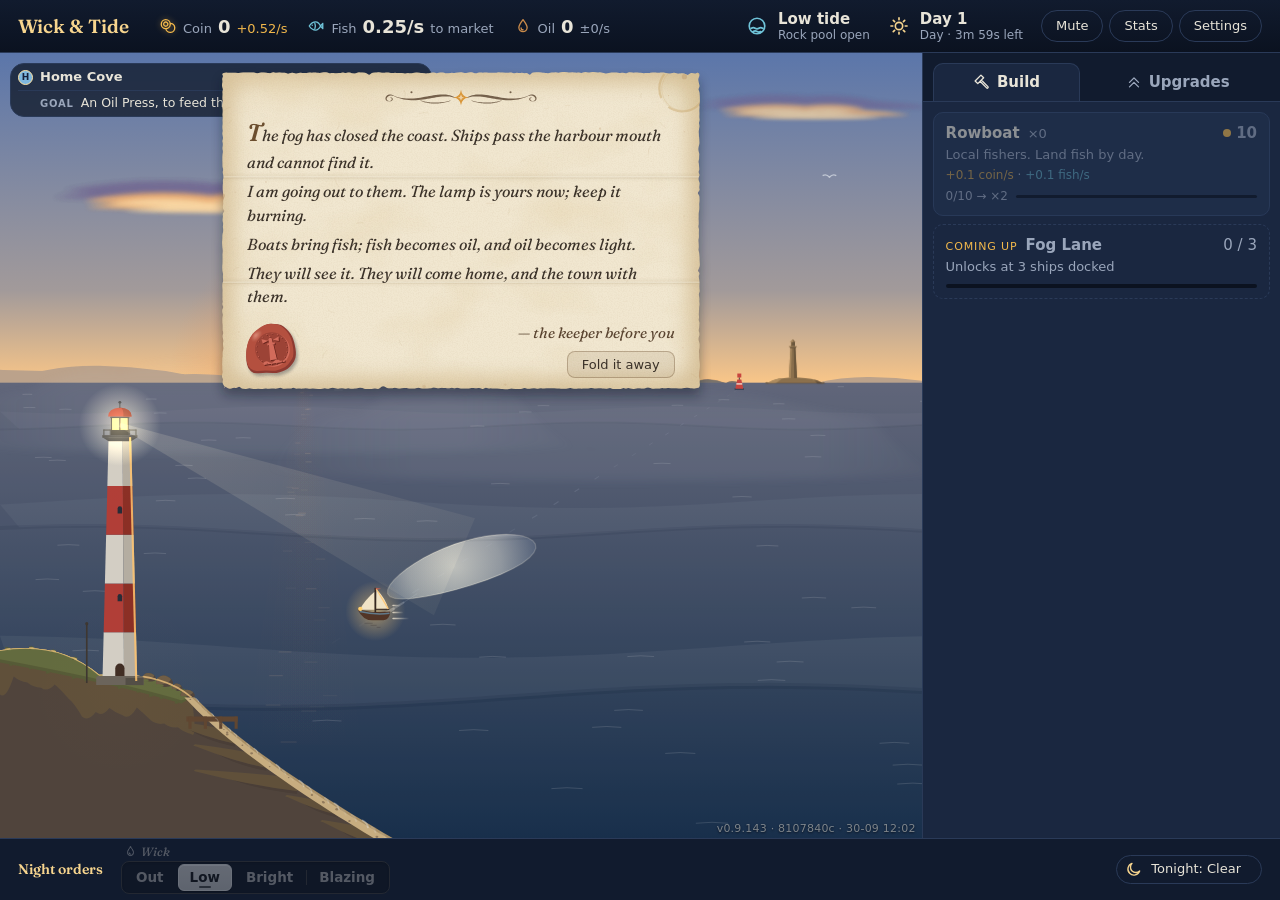
==== commit 2ede035f: "Playtest build: main 8107840c" ====
--- a/extended/index.html
+++ b/extended/index.html
@@ -4,8 +4,8 @@
     <meta charset="UTF-8" />
     <meta name="viewport" content="width=device-width, initial-scale=1.0" />
     <title>Wick &amp; Tide</title>
-    <script type="module" crossorigin src="./assets/index-BVyA_nJR.js"></script>
-    <link rel="stylesheet" crossorigin href="./assets/index-iTozKE-v.css">
+    <script type="module" crossorigin src="./assets/index-Bk1DlK-O.js"></script>
+    <link rel="stylesheet" crossorigin href="./assets/index-B8Uov4M6.css">
   </head>
   <body>
     <div id="app"></div>
--- a/extended/assets/index-B8Uov4M6.css
+++ b/extended/assets/index-B8Uov4M6.css
@@ -0,0 +1 @@
+@font-face{font-family:Fraunces Variable;font-style:normal;font-display:swap;font-weight:100 900;src:url(./fraunces-vietnamese-soft-normal-DSA2Kggd.woff2)format("woff2-variations");unicode-range:U+102-103,U+110-111,U+128-129,U+168-169,U+1A0-1A1,U+1AF-1B0,U+300-301,U+303-304,U+308-309,U+323,U+329,U+1EA0-1EF9,U+20AB}@font-face{font-family:Fraunces Variable;font-style:normal;font-display:swap;font-weight:100 900;src:url(./fraunces-latin-ext-soft-normal-DKHvU-YN.woff2)format("woff2-variations");unicode-range:U+100-2BA,U+2BD-2C5,U+2C7-2CC,U+2CE-2D7,U+2DD-2FF,U+304,U+308,U+329,U+1D00-1DBF,U+1E00-1E9F,U+1EF2-1EFF,U+2020,U+20A0-20AB,U+20AD-20C0,U+2113,U+2C60-2C7F,U+A720-A7FF}@font-face{font-family:Fraunces Variable;font-style:normal;font-display:swap;font-weight:100 900;src:url(./fraunces-latin-soft-normal-C-lS_vzd.woff2)format("woff2-variations");unicode-range:U+??,U+131,U+152-153,U+2BB-2BC,U+2C6,U+2DA,U+2DC,U+304,U+308,U+329,U+2000-206F,U+20AC,U+2122,U+2191,U+2193,U+2212,U+2215,U+FEFF,U+FFFD}@font-face{font-family:Fraunces Variable;font-style:italic;font-display:swap;font-weight:100 900;src:url(./fraunces-vietnamese-soft-italic-CyEZfaGz.woff2)format("woff2-variations");unicode-range:U+102-103,U+110-111,U+128-129,U+168-169,U+1A0-1A1,U+1AF-1B0,U+300-301,U+303-304,U+308-309,U+323,U+329,U+1EA0-1EF9,U+20AB}@font-face{font-family:Fraunces Variable;font-style:italic;font-display:swap;font-weight:100 900;src:url(./fraunces-latin-ext-soft-italic-CFDsOWEG.woff2)format("woff2-variations");unicode-range:U+100-2BA,U+2BD-2C5,U+2C7-2CC,U+2CE-2D7,U+2DD-2FF,U+304,U+308,U+329,U+1D00-1DBF,U+1E00-1E9F,U+1EF2-1EFF,U+2020,U+20A0-20AB,U+20AD-20C0,U+2113,U+2C60-2C7F,U+A720-A7FF}@font-face{font-family:Fraunces Variable;font-style:italic;font-display:swap;font-weight:100 900;src:url(./fraunces-latin-soft-italic-CIOv5diB.woff2)format("woff2-variations");unicode-range:U+??,U+131,U+152-153,U+2BB-2BC,U+2C6,U+2DA,U+2DC,U+304,U+308,U+329,U+2000-206F,U+20AC,U+2122,U+2191,U+2193,U+2212,U+2215,U+FEFF,U+FFFD}:root{--ink:#0b1220;--ink-2:#111b2e;--ink-3:#1a2740;--line:#2a3a58;--text:#e8e4d8;--muted:#9aa6bb;--lamp:#f2b84b;--lamp-soft:#f7d58e;--coin:#f2b84b;--fish:#6fc3d8;--oil:#c98a4a;--oil-text:#d99a58;--good:#7fd3a0;--warn:#ff9b7a;--radius:10px;--serif:"Fraunces Variable", "Iowan Old Style", "Palatino Linotype", Palatino, Georgia, serif;--sans:system-ui, -apple-system, "Segoe UI", Roboto, sans-serif;--lightningcss-light: ;--lightningcss-dark:initial;color-scheme:dark}*{box-sizing:border-box}html{font-variation-settings:"SOFT" 100}html,body{background:var(--ink);height:100%;color:var(--text);font:15px/1.4 var(--sans);margin:0}#app{height:100%}button{font:inherit;color:inherit;cursor:pointer}:focus-visible{outline:2px solid var(--lamp);outline-offset:2px}.layout{--shop-w:clamp(300px, 28vw, 400px);grid-template-columns:minmax(0, 1fr) var(--shop-w);grid-template-rows:auto minmax(0,1fr) auto;grid-template-areas:"hud hud""scene shop""orders orders";height:100%;display:grid}.hud{background:linear-gradient(var(--ink-2), var(--ink));border-bottom:1px solid var(--line);grid-area:hud;align-items:center;gap:18px;min-width:0;padding:10px 18px;display:flex}.brand-box{flex-direction:column;margin-right:12px;line-height:1.15;display:flex}.brand-sub{gap:8px;min-width:0;display:flex}.legacy.hidden{display:none}.mult-of{color:var(--muted);letter-spacing:.04em;text-transform:uppercase;flex:none;margin-right:-2px;font-size:10px;line-height:14px}.legacy{color:var(--lamp);font-variant-numeric:tabular-nums;cursor:help;text-underline-offset:2px;font-size:12px;-webkit-text-decoration:underline dotted #f2b84b80;text-decoration:underline dotted #f2b84b80}.brand{font:600 19px var(--serif);color:var(--lamp-soft);letter-spacing:0;white-space:nowrap;margin:0}.resources{grid-template-columns:repeat(4,minmax(118px,max-content));gap:12px 20px;display:grid}.res.hidden{visibility:hidden}.tide{color:var(--muted);font-variant-numeric:tabular-nums;align-items:center;gap:10px;margin-left:auto;display:flex}.tide .tide-name{color:var(--text);font:600 15px var(--sans)}.tide .tide-note{font-size:12px}.tide-icon{color:var(--fish)}.res{white-space:nowrap;align-items:baseline;gap:6px;min-width:0;display:flex}.res .swatch{flex:none;align-self:center}.res-coin .swatch{color:var(--coin);filter:drop-shadow(0 0 3px #f2b84b73)}.res-fish .swatch{color:var(--fish)}.res-oil .swatch{color:var(--oil)}.res-salt .swatch{color:#d8d2c2}.res .label{color:var(--muted);font-size:13px}.res .value{font-variant-numeric:tabular-nums;font-size:18px;font-weight:650}.res .rate{color:var(--good);font-variant-numeric:tabular-nums;font-size:13px}.res-coin .rate{color:var(--coin)}.res-coin{position:relative}.res-coin.beacon-lit .value,.res-coin.beacon-lit .rate{animation:3s ease-out beacon-glow}@keyframes beacon-glow{0%,45%{color:#ffe3a3;text-shadow:0 0 12px #f2b84be6,0 0 24px #f2b84b80}}.beacon-chip{z-index:5;pointer-events:none;background:var(--lamp);color:var(--ink);border-radius:99px;padding:1px 10px;font-size:15px;font-weight:800;animation:2.4s ease-out forwards beacon-chip;position:absolute;top:100%;left:50%;transform:translate(-50%);box-shadow:0 0 16px #f2b84bb3}@keyframes beacon-chip{0%{opacity:0;transform:translate(-50%,10px)scale(.6)}18%{opacity:1;transform:translate(-50%)scale(1.15)}30%{transform:translate(-50%)scale(1)}75%{opacity:1}to{opacity:0;transform:translate(-50%,-14px)}}.reduce-motion .res-coin.beacon-lit .value,.reduce-motion .res-coin.beacon-lit .rate{color:#ffe3a3;animation:none}.reduce-motion .beacon-chip{animation:none}.res-fish .rate{color:var(--fish)}.res-oil .rate{color:var(--oil-text)}.res .rate.muted{color:var(--muted)}.res .rate.falling{color:var(--warn)}.clock{color:var(--muted);font-variant-numeric:tabular-nums;align-items:center;gap:10px;display:flex}.clock-text{white-space:nowrap;flex-direction:column;line-height:1.2;display:flex}.clock .day{color:var(--text);font:600 15px var(--sans)}.clock .phase{font-size:12px}.phase-icon{color:var(--lamp-soft)}.phase-icon[data-icon=moon]{color:var(--text)}.hud-actions{gap:6px;display:flex}.hud-btn{border:1px solid var(--line);color:var(--text);background:0 0;border-radius:99px;padding:6px 14px;font-size:13px}.hud-btn:hover{border-color:var(--lamp);color:var(--lamp-soft)}.scene{background:linear-gradient(#1b2d4f,#10213a 55%,#0c1a2c 56%,#081322);grid-area:scene;position:relative;overflow:hidden}.scene-canvas{width:100%;height:100%;display:block;position:absolute;inset:0}.build-tag{z-index:1;-webkit-user-select:none;user-select:none;color:#e8e4d880;text-shadow:0 1px 2px #050912b3;letter-spacing:.02em;white-space:nowrap;background:0 0;border:0;padding:0;font:11px/1.2 system-ui,sans-serif;position:absolute;bottom:3px;right:6px}.build-tag:hover,.build-tag:focus-visible{color:var(--lamp-soft);text-underline-offset:2px;text-decoration:underline}.scene.trailer :is(.build-tag,.whats-new-note){display:none}.whats-new-note{z-index:2;background:#0b1220c7;border:1px solid #f2b84b73;border-radius:99px;align-items:center;font-size:12px;animation:.6s ease-out both wn-in;display:flex;position:absolute;bottom:22px;right:6px}.whats-new-note button{color:var(--lamp-soft);white-space:nowrap;background:0 0;border:0;padding:4px 6px 4px 12px}.whats-new-note .wn-open:hover{text-underline-offset:2px;text-decoration:underline}.whats-new-note .wn-hide{color:var(--muted);padding:4px 10px 4px 4px;font-size:14px;line-height:1}.whats-new-note .wn-hide:hover{color:var(--lamp-soft)}@keyframes wn-in{0%{opacity:0;transform:translateY(6px)}}.reduce-motion .whats-new-note{animation:none}.coast-rule{z-index:2;border:1px solid var(--line);max-width:calc(100% - 292px);color:var(--muted);white-space:nowrap;cursor:help;background:#0b1220b8;border-radius:99px;align-items:center;gap:7px;padding:4px 12px 4px 7px;font-size:13px;transition:opacity .3s;display:flex;position:absolute;top:10px;left:10px}.coast-rule .beacon.coast-glyph{width:15px;height:15px;box-shadow:none;border-width:1px;font-size:9px}.coast-rule-name{color:var(--text,#e8e4d8);font-weight:650}.coast-rule-head{align-items:center;gap:7px;min-width:0;max-width:100%;display:flex}.coast-rule-line{text-overflow:ellipsis;overflow:hidden}.coast-rule-site{text-overflow:ellipsis;max-width:100%;color:var(--lamp-soft);overflow:hidden}.coast-rule.two{border-radius:14px;flex-direction:column;align-items:flex-start;gap:1px;padding:4px 14px 5px 7px}.coast-rule.two .coast-rule-site{border-top:1px solid var(--line);align-self:stretch;margin-top:2px;padding-top:3px;padding-left:22px;font-size:12.5px}.coast-rule-site-label,.coast-rule-goal-label,.coast-rule-guest-label,.coast-rule-job-label{letter-spacing:.08em;text-transform:uppercase;color:var(--muted);margin-right:7px;font-size:10px;font-weight:650}.coast-rule-site[hidden]{display:none}.coast-rule-goal,.coast-rule-guest,.coast-rule-job{text-overflow:ellipsis;max-width:100%;color:var(--text,#e8e4d8);overflow:hidden}.coast-rule.two .coast-rule-goal,.coast-rule.two .coast-rule-guest,.coast-rule.two .coast-rule-job{border-top:1px solid var(--line);align-self:stretch;margin-top:2px;padding:3px 0 0 22px;font-size:12.5px}.coast-rule-goal-count{color:var(--muted)}.coast-rule-goal.met .coast-rule-goal-text{color:var(--lamp-soft);animation:.6s ease-out goal-met}@keyframes goal-met{0%{opacity:0}}.reduce-motion .coast-rule-goal.met .coast-rule-goal-text{animation:none}.coast-rule-goal[hidden],.coast-rule-guest[hidden],.coast-rule-job[hidden],.coast-rule-line[hidden]{display:none}.coast-rule-job.done .coast-rule-job-text{color:var(--lamp-soft)}.scene:has(.coach.show):not(:has(.toast.show,.letter.show,.arrival-card:not(.hidden))) .coast-rule{opacity:0;pointer-events:none}@media (max-width:1000px){.coast-rule{max-width:calc(100% - 20px)}.scene:has(.toast.show) .coast-rule{opacity:0;pointer-events:none}}.scene.trailer .coast-rule{display:none}.scene:has(.arrival-card:not(.hidden)) .coach{visibility:hidden}.arrival-card{z-index:3;border-radius:var(--radius);border:1px solid var(--line);border-left:3px solid var(--lamp);background:#0b1220eb;width:min(340px,100% - 20px);margin-left:max(-170px,10px - 50%);animation:.6s ease-out both arrival-in;position:absolute;top:46px;left:50%;overflow:hidden;box-shadow:0 10px 28px #0006}.arrival-card.hidden,.scene.trailer .arrival-card{display:none}.scene:has(.letter.show) .arrival-card{display:none}@keyframes arrival-in{0%{opacity:0;transform:translateY(-6px)}}.arrival-art{background-position:50%;background-size:cover;height:110px}.arrival-text{gap:5px;padding:10px 14px 12px;display:grid}.arrival-text p,.arrival-text h3{margin:0}.arrival-kicker{letter-spacing:.08em;text-transform:uppercase;color:var(--lamp-soft);font-size:11px}.arrival-text h3{font-family:var(--serif,serif);color:var(--text);font-size:18px}.arrival-line{color:var(--text);font-size:14px;font-weight:650}.arrival-how{color:var(--text);font-size:13px;line-height:1.4}.arrival-more summary{cursor:pointer;color:var(--muted);font-size:12px}.arrival-more summary:focus-visible{outline:2px solid var(--lamp-soft);outline-offset:2px}.arrival-more .arrival-rule{color:var(--muted);margin-top:4px;font-size:13px;line-height:1.4}.arrival-btn{margin-top:4px;padding:7px}@media (max-height:600px){.arrival-art{height:64px}.arrival-card{top:40px}.arrival-rule,.arrival-how{font-size:12px}}.coach{border-radius:var(--radius);pointer-events:none;border:1px solid #e8e4d814;border-left:3px solid var(--lamp);max-width:min(440px,80%);color:var(--text);text-align:left;opacity:0;background:#0b1220d6;padding:10px 16px 10px 14px;font-size:14px;transition:opacity .4s,transform .4s;position:absolute;top:16px;left:50%;transform:translate(-50%,-8px);box-shadow:0 8px 24px #00000059}.coach.show{opacity:1;transform:translate(-50%)}.scene:has(.toast.show) .coach{opacity:0}.coach.show{transition-delay:.35s,0s}:is(.scene:has(.toast.show) .coach,.scene:has(.letter.show) .coach){transition-duration:.2s;transition-delay:0s}.scene:has(.coach.show) .toast.show{transition-delay:.2s}.coach:before{content:"✦";color:var(--lamp);margin-right:8px}.letter{z-index:4;scrollbar-width:none;box-sizing:border-box;color:#3a3128;width:min(500px,100% - 16px);max-height:calc(100% - 16px);font:italic 16px/1.45 var(--serif);background:0 0/100% 100% no-repeat;flex-direction:column;gap:6px;padding:22px 36px 28px;display:none;position:absolute;top:12px;left:50%;overflow-y:auto;transform:translate(-50%,-8px)}.letter.show{animation:.6s ease-out both letter-in;display:flex}@keyframes letter-in{0%{opacity:0;transform:translate(-50%,-8px)}to{opacity:1;transform:translate(-50%)}}.reduce-motion .letter.show{animation:none;transform:translate(-50%)}.letter-flourish{align-self:center;width:176px;height:21px;margin:0 0 2px;display:block}.letter-flourish svg,.letter-seal svg{width:100%;height:100%;display:block}.letter-line{margin:0}.letter-line:first-of-type:first-letter{color:#6b4e2e;font-size:1.5em;font-weight:600}.letter-foot{justify-content:space-between;align-items:flex-end;gap:12px;margin-top:2px;display:flex}.letter-seal{flex:none;width:66px;height:68px;margin:0 0 -6px -8px;transform:rotate(-9deg)}.letter.show .letter-seal{animation:.5s cubic-bezier(.3,.7,.4,1.2) .45s both seal-press}@keyframes seal-press{0%{opacity:0;transform:rotate(-9deg)scale(1.4)}to{opacity:1;transform:rotate(-9deg)scale(1)}}.reduce-motion .letter.show .letter-seal{animation:none}.letter-foot-end{flex-direction:column;align-items:flex-end;gap:8px;min-width:0;display:flex}.letter-sign{text-align:right;color:#5a4430;margin:0;font-size:15px}.letter-title{font:600 20px var(--serif);color:#3a3128;text-align:center;margin:0 0 4px;font-style:normal}.letter-action{font:600 13px/1.35 var(--sans);color:#3a3128;text-align:center;margin:6px 0 0;font-style:normal}.letter-chain{font:13px/1.3 var(--sans);grid-template-columns:repeat(5,1fr);gap:6px;margin:0;padding:0;list-style:none;display:grid}.chain-step{text-align:center;flex-direction:column;align-items:center;gap:4px;display:flex;position:relative}.chain-step svg{color:#8a5a1c}.chain-step+.chain-step:before{content:"→";color:#8a7a5a;font-style:normal;position:absolute;top:5px;left:-9px}.letter .letter-close{width:auto;font:13px var(--sans);color:#3a3128;background:#6b4e2e1a;border:1px solid #6b4e2e59;border-radius:8px;padding:5px 14px}.letter .letter-close:hover{background:#6b4e2e2e;border-color:#6b4e2e99}.letter .letter-close:focus-visible{outline-offset:2px;outline:2px solid #8a5a1c}.scene:has(.letter.show) .coach{opacity:0}.trailer-game .letter{display:none}.toasts{pointer-events:none;z-index:2;flex-direction:column;gap:8px;width:min(250px,100% - 24px);display:flex;position:absolute;top:12px;right:12px}.toast{border-radius:var(--radius);border:1px solid var(--line);border-left:3px solid var(--lamp);opacity:0;background:#0b1220e6;align-items:center;gap:10px;padding:8px 12px;transition:opacity .35s,transform .35s;display:flex;transform:translate(16px);box-shadow:0 8px 24px #00000059}.toast.show{opacity:1;transform:none}.toast-icon{width:32px;height:32px;color:var(--lamp);background:#f2b84b1f;border:1px solid #f2b84b73;border-radius:50%;flex:none;place-items:center;display:grid}.toast-badge{background:50%/contain no-repeat;flex:none;width:44px;height:44px;margin:-4px -2px -4px -4px}.toast-text{flex-direction:column;min-width:0;font-size:13px;line-height:1.3;display:flex}.toast-kicker{color:var(--lamp-soft);letter-spacing:.08em;text-transform:uppercase;font-size:11px}.toast-text strong{font:600 14px var(--serif);color:var(--text);-webkit-line-clamp:2;-webkit-box-orient:vertical;display:-webkit-box;overflow:hidden}.toast-body{color:var(--muted);-webkit-line-clamp:5;-webkit-box-orient:vertical;font-size:12px;display:-webkit-box;overflow:hidden}.toast-note{-webkit-line-clamp:2;margin-top:2px}@media (max-width:1000px),(max-height:600px){.toasts{gap:6px;width:min(230px,100% - 32px);top:8px;right:10px}.toast{gap:8px;padding:6px 10px}.toast .toast-body{display:none}.toast-icon{width:28px;height:28px}.toast-badge{width:34px;height:34px;margin:-3px -1px -3px -3px}.toast-text strong{font-size:13px}.letter{gap:4px;font-size:15px;line-height:1.4}.letter-flourish{width:150px;height:18px}.letter-seal{width:48px;height:50px}}@media (max-height:440px) and (min-width:900px){.coach{max-width:min(820px,60%);padding:6px 14px;font-size:13px;top:8px}.letter{gap:2px;width:min(820px,60%);padding:14px 30px 22px;font-size:14px;line-height:1.35;top:2px}.letter-flourish{display:none}.letter-seal{width:40px;height:42px;margin:0 0 -4px -6px}.letter-foot-end{flex-direction:row;align-items:center;gap:12px}.letter-sign{font-size:13px}.letter .letter-close{padding:3px 12px;font-size:12px}}.panel{background:var(--ink-2);border-left:1px solid var(--line)}.shop{flex-direction:column;grid-area:shop;min-height:0;display:flex}.tabs{border-bottom:1px solid var(--line);gap:4px;padding:10px 10px 0;display:flex}.tab{border-radius:var(--radius) var(--radius) 0 0;color:var(--muted);background:0 0;border:1px solid #0000;border-bottom:none;flex:1;padding:8px 10px;font-weight:600;position:relative}.tab.active{background:var(--ink-3);border-color:var(--line);color:var(--text)}.tab .icon{vertical-align:-4px;margin-right:6px}.tabs.no-icons .tab .icon{display:none}.tabs.no-icons{gap:2px;padding-left:6px;padding-right:6px}.tabs.no-icons .tab{padding-left:4px;padding-right:4px}.tabs.no-icons .badge{margin-left:3px;padding:0 5px}.tabs.measuring>.tab.tab{flex:none}.badge{background:var(--lamp);color:var(--ink);border-radius:99px;margin-left:6px;padding:0 6px;font-size:12px;display:none}.badge.show{display:inline-block}.buy-mode{background:var(--ink-3);align-items:center;gap:8px;padding:8px 10px 0;display:flex}.buy-mode.hidden{display:none}.buy-mode .seg{flex:1}.buy-mode .seg .buy-mode-option{white-space:nowrap;flex:1;padding:2px 6px 3px}.item{position:relative}.item.bought-many:after{content:attr(data-bought);pointer-events:none;color:var(--lamp);text-shadow:0 1px 2px #0009;font-size:15px;font-weight:700;animation:.9s ease-out forwards bought-many;position:absolute;top:-4px;right:12px}@keyframes bought-many{0%{opacity:1;transform:translateY(0)}to{opacity:0;transform:translateY(-16px)}}.reduce-motion .item.bought-many:after{animation:none}@media (prefers-reduced-motion:reduce){.item.bought-many:after{animation:none}}.shop-list{background:var(--ink-3);flex-direction:column;flex:1;gap:8px;padding:10px;display:flex;overflow-y:auto}.item{text-align:left;border-radius:var(--radius);background:#22324f;border:1px solid #34486c;grid-template-columns:1fr auto;grid-template-areas:"head cost""desc desc";gap:2px 10px;padding:10px 12px;transition:background .12s,border-color .12s,transform 80ms;display:grid}.item:hover:not(.locked){border-color:var(--lamp);background:#2a3d60}.item:active:not(.locked){transform:translateY(1px)}.item.locked{opacity:.55;cursor:default}.item.suggest{border-color:var(--lamp);animation:1.6s ease-in-out infinite suggest}@keyframes suggest{50%{box-shadow:0 0 0 3px #f2b84b59,0 0 18px #f2b84b59}}.item.bought{animation:.45s ease-out bought}@keyframes bought{0%{background:#3b4f6e;transform:scale(1);box-shadow:0 0 0 2px #f2b84bb3,0 0 16px #f2b84b73}30%{transform:scale(1.025)}to{transform:scale(1)}}.item.denied{animation:.6s ease-in-out denied}@keyframes denied{10%{transform:translate(-4px)}25%{transform:translate(3px)}40%{transform:translate(-2px)}50%{transform:none}}.item.denied .cost{animation:.6s ease-out denied-cost}@keyframes denied-cost{0%{color:#ff9b7a}}.reduce-motion .item.bought{border-color:var(--lamp)}.reduce-motion .item.denied .cost{color:#ff9b7a}@media (prefers-reduced-motion:reduce){.item.bought{border-color:var(--lamp)}.item.denied .cost{color:#ff9b7a}}.row-head{grid-area:head;align-items:baseline;gap:8px;display:flex}.item .name{font-weight:650}.item .owned{color:var(--muted);font-variant-numeric:tabular-nums;white-space:nowrap;flex:none;font-size:13px}.item .desc{color:var(--muted);grid-area:desc;font-size:13px}.item .cost{color:var(--coin);font-variant-numeric:tabular-nums;grid-area:cost;font-weight:650}.item .cost:before{content:"";background:var(--coin);vertical-align:1px;border-radius:50%;width:8px;height:8px;margin-right:5px;display:inline-block}.item.locked .cost{color:var(--muted)}.item .milestone{color:var(--muted);font-variant-numeric:tabular-nums;flex-wrap:wrap;grid-column:1/-1;align-items:center;gap:8px;margin-top:3px;font-size:12px;display:flex}.item .milestone.hidden{display:none}.milestone-text{overflow-wrap:anywhere;min-width:0}.milestone-bar{background:var(--ink);border-radius:99px;flex:48px;min-width:48px;height:3px;overflow:hidden}.milestone-fill{background:var(--coin);opacity:.75;height:100%;transition:width .3s;display:block}.milestone.close .milestone-text{color:var(--lamp);font-weight:650}.milestone.done .milestone-bar{display:none}.milestone.done .milestone-text{color:var(--lamp)}.milestone.waiting .milestone-text{color:var(--muted);font-style:italic}.item.milestone-hit{animation:1.4s ease-out milestone-hit}@keyframes milestone-hit{0%{background:#6b5320;border-color:#ffd98a;box-shadow:0 0 0 3px #ffd98ae6,0 0 28px #f2b84bcc}30%{background:#4e4428;box-shadow:0 0 0 2px #ffd98a99,0 0 20px #f2b84b80}}.item.milestone-hit .milestone-text{animation:1.4s ease-out milestone-text}@keyframes milestone-text{0%,40%{color:#ffe3a3}}.reduce-motion .item.milestone-hit{background:#4e4428;border-color:#ffd98a}@media (prefers-reduced-motion:reduce){.item.milestone-hit{background:#4e4428;border-color:#ffd98a}}.item.teaser{border-style:dashed;border-color:var(--line);cursor:default;background:0 0;grid-template-areas:"head cost""desc desc""bar bar"}.item.teaser:hover{border-color:var(--line);background:0 0}.item.teaser .name{color:var(--muted)}.item.teaser .cost{color:var(--muted);font-weight:500}.item.teaser .cost:before{display:none}.teaser-label{letter-spacing:.08em;text-transform:uppercase;color:var(--lamp);font-size:11px}.teaser-bar{background:var(--ink);border-radius:99px;grid-area:bar;height:4px;margin-top:6px;overflow:hidden}.teaser-fill{background:var(--lamp);opacity:.7;height:100%;transition:width .4s;display:block}.item.coast-own{--coast:var(--lamp);border-left:4px solid var(--coast);padding-left:9px}.item.coast-own[data-type=home]{--coast:#7fb7de}.item.coast-own[data-type=fogbound]{--coast:#d9dfdc}.item.coast-own[data-type=strait]{--coast:#f0b45c}.item.coast-own[data-type=reach]{--coast:#9a86d8}.item.coast-own[data-type=frost]{--coast:#c4e8fa}.item.coast-own[data-type=shoals]{--coast:#96c484}.item.coast-own:hover:not(.locked){border-left-color:var(--coast)}.item.teaser.coast-own,.item.teaser.coast-own:hover{border-left:4px solid var(--coast)}.item.teaser.coast-own .teaser-label{color:var(--coast)}.item.teaser.coast-own .teaser-fill{background:var(--coast)}.item.coast-own .coast-tag{letter-spacing:.06em;text-transform:uppercase;color:var(--coast);white-space:nowrap;font-size:11px;font-weight:650}.item.coast-own .coast-tag:after{content:" ·";color:var(--muted);letter-spacing:0}.row-head .beacon.coast-glyph{width:15px;height:15px;box-shadow:none;border-width:1px;align-self:center;font-size:9px}.empty{color:var(--muted);text-align:center;margin:24px 8px;font-style:italic}.orders{background:var(--ink-2);border-top:1px solid var(--line);grid-area:orders;align-items:center;gap:18px;padding:10px 18px;display:flex}.orders-title{font:600 14px var(--serif);color:var(--lamp-soft);white-space:nowrap}.wick{border:1px solid var(--line);color:var(--muted);background:0 0;border-radius:99px;padding:5px 12px}.wick.active{background:var(--lamp);border-color:var(--lamp);color:var(--ink);font-weight:650}.orders{padding-block:6px}.seg-field{flex-direction:column;align-items:flex-start;gap:2px;display:flex}.seg-label{font:italic 500 12px/1.15 var(--serif);color:var(--muted);letter-spacing:.01em;cursor:help;align-items:center;gap:4px;padding-left:3px;display:flex}.seg-label .seg-icon{color:var(--lamp-soft);opacity:.85;flex:none}.seg-auto{border:1px solid var(--line);font:600 10px/1.4 var(--sans);color:var(--muted);border-radius:99px;margin-left:2px;padding:0 5px;font-style:normal}.seg-auto.hidden{display:none}.seg-effect{font:600 11px/1.4 var(--sans);color:var(--lamp-soft);white-space:nowrap;margin-left:4px;font-style:normal}.seg-effect:before{content:"· ";color:var(--muted);font-weight:400}.seg{border:1px solid var(--line);background:#05091273;border-radius:8px;align-items:stretch;gap:2px;padding:2px;display:flex;box-shadow:inset 0 1px 2px #00000059}.seg .seg-opt{color:var(--muted);background:0 0;border:1px solid #0000;border-radius:6px;padding:3px 11px 4px;font-size:13.5px;font-weight:600;line-height:1.35;transition:background .12s,color .12s;position:relative}.seg .seg-opt.hidden{display:none}.seg .seg-opt+.seg-opt:before{content:"";background:var(--line);pointer-events:none;width:1px;position:absolute;top:5px;bottom:5px;left:-2px}.seg .seg-opt[aria-checked=true]:before,.seg .seg-opt[aria-checked=true]+.seg-opt:before{display:none}.seg .seg-opt:hover:not([aria-checked=true]):not([aria-disabled=true]){color:var(--text);background:#e8e4d812}.seg .seg-opt[aria-checked=true]{background:linear-gradient(#f5c863, var(--lamp));color:var(--ink);border-color:#f7d58e;box-shadow:0 1px #00000073,inset 0 1px #fff6d88c}.seg .seg-opt[aria-checked=true]:after{content:"";background:var(--ink);opacity:.7;border-radius:1px;width:12px;height:2px;margin-left:-6px;position:absolute;bottom:2px;left:50%}.seg .seg-opt:focus-visible{outline:2px solid var(--lamp-soft);outline-offset:1px;z-index:1}.seg .seg-opt.advised:not([aria-checked=true]){border-color:var(--lamp);color:var(--lamp-soft);border-style:dashed}.post-group.auto .seg-opt{cursor:default}.post-group.auto .seg-opt:not([aria-checked=true]){opacity:.5}.warn{color:var(--warn);font-size:13px}.warn.calm{color:var(--muted)}.hint{color:var(--muted);margin:0 0 0 auto;font-size:13px}.orders>:is(.orders-title,.forecast){flex-shrink:0}.orders[data-tight="6"]>:is(.orders-title,.forecast){flex-shrink:1}.orders>.hint,.orders>.warn:not(:empty){min-width:14em}.hint.hidden,.post-group.hidden,.glass-glow.hidden{display:none}.hint.dusk{color:var(--lamp-soft);animation:2.4s ease-in-out infinite alternate dusk-glow}@keyframes dusk-glow{0%{text-shadow:none}to{text-shadow:0 0 10px #f2b84b8c}}.reduce-motion .hint.dusk{animation:none}.wick-group.locked .seg-opt[aria-disabled=true]{opacity:.4;cursor:not-allowed}.wick-group.dry .seg,.wick-group.dry .seg-label{opacity:.45;filter:grayscale()}.glass-glow{color:var(--good);margin:0 0 8px;font-size:13px}.forecast{border:1px solid var(--line);white-space:nowrap;border-radius:99px;align-items:center;gap:8px;margin-left:auto;padding:4px 12px 4px 8px;font-size:13px;display:flex}.forecast-bonus{color:var(--muted)}.bell,.great-bell{border:1px solid var(--warn);color:var(--warn);white-space:nowrap;background:#ff9b7a1f;border-radius:99px;padding:5px 14px;font-weight:650}.bell:hover,.great-bell:hover{background:#ff9b7a40}.bell.rung{background:var(--warn);color:var(--ink);cursor:default}.bell.hidden,.great-bell.hidden{display:none}.great-bell{background:0 0;padding:5px 12px}.bell-pill{flex-direction:column;align-items:flex-start;gap:2px;display:flex}.bell-pill.hidden,.bell-head.hidden{display:none}.bell-sides{align-items:stretch;gap:6px;display:flex}.bell-pill .bell-head{color:var(--warn);opacity:.9}.bell-pill.choosing .bell:has(.bell-last:not(.hidden)){border-radius:14px;flex-direction:column;align-items:center;padding:2px 14px;line-height:1.15;display:inline-flex}.bell-pill.choosing .great-bell{border-radius:14px;align-self:stretch;align-items:center;display:inline-flex}.bell-pill.choosing .bell{align-self:stretch}.bell-last{opacity:.85;font-size:11px;font-weight:500}.bell-last.hidden{display:none}.bell.idle{border-color:var(--line);color:var(--muted);cursor:help;background:0 0;font-weight:500}.bell.idle:hover{background:#ffffff0a}.bell-short,.orders:is([data-tight="4"],[data-tight="5"],[data-tight="6"]) .bell.idle .bell-text{display:none}.orders:is([data-tight="4"],[data-tight="5"],[data-tight="6"]) .bell.idle .bell-short{display:inline}.bell.waiting:not(.rung){color:#ffd2c2;background:#ff9b7a38;animation:3s ease-in-out infinite bell-call;box-shadow:0 0 0 2px #ff9b7a8c,0 0 14px #ff9b7a73}@keyframes bell-call{50%{background:#ff9b7a57;box-shadow:0 0 0 4px #ff9b7a40,0 0 24px #ff9b7ab3}}.coast-chip{border:1px solid var(--line);color:var(--muted);white-space:nowrap;text-overflow:ellipsis;cursor:help;border-radius:99px;flex:none;margin-left:auto;padding:5px 12px;font-size:13px;overflow:hidden}.coast-chip.hidden{display:none}.coast-chip:not(.hidden)+.forecast{margin-left:0}.coast-chip.on{color:#d9ecff;background:#7fb4e629;border-color:#7fb4e6;font-weight:650;animation:3s ease-in-out infinite chip-call;box-shadow:0 0 0 2px #7fb4e666,0 0 12px #7fb4e659}@keyframes chip-call{50%{background:#7fb4e642;box-shadow:0 0 0 4px #7fb4e633,0 0 22px #7fb4e699}}.forecast.beside-chip .forecast-text{display:none}.forecast.beside-chip .forecast-short{display:inline}.chip-short,.orders:is([data-tight="3"],[data-tight="4"],[data-tight="5"],[data-tight="6"]) .coast-chip .chip-text{display:none}.orders:is([data-tight="3"],[data-tight="4"],[data-tight="5"],[data-tight="6"]) .coast-chip .chip-short{display:inline}.orders:is([data-tight="3"],[data-tight="4"],[data-tight="5"],[data-tight="6"]) .coast-chip{max-width:190px}.post-group.nudge .seg-opt.advised:not([aria-checked=true]){animation:3s ease-in-out infinite post-call;box-shadow:0 0 0 2px #f0be5a73,0 0 12px #f0be5a66}@keyframes post-call{50%{box-shadow:0 0 0 3px #f0be5a40,0 0 20px #f0be5aa6}}.forecast[data-weather=storm]{border-color:var(--warn)}.forecast-bonus.matched{color:var(--good);font-weight:650}.weather-icon{color:var(--lamp-soft)}.forecast[data-weather=fog] .weather-icon{color:#c9d3e2}.forecast[data-weather=calm] .weather-icon{color:#8fc7e8}.forecast[data-weather=storm] .weather-icon{color:var(--warn)}@media (max-height:600px){.modal.light{padding:14px 24px}.modal.light h2{font-size:21px}}.backdrop{z-index:10;background:#050912b8;place-items:center;display:grid;position:fixed;inset:0}.modal{overscroll-behavior:contain;border:1px solid var(--line);background:linear-gradient(#1c2a45,#141f35);border-radius:14px;width:min(420px,92vw);max-height:96vh;padding:24px 28px;overflow-y:auto;box-shadow:0 20px 60px #00000080}.modal h2{font:600 24px var(--serif);color:var(--lamp-soft);margin:0 0 6px}.modal .lead{color:var(--muted);margin:0 0 14px}.log{gap:6px;margin:0 0 12px;display:grid}.log-line{border-bottom:1px dashed var(--line);justify-content:space-between;padding-bottom:4px;display:flex}.log dt{color:var(--muted)}.log dd{font-variant-numeric:tabular-nums;margin:0;font-weight:650}.log-since{border-left:2px solid var(--lamp);margin:0 0 6px;padding-left:10px}.log-details{color:var(--muted);margin:4px 0 10px;font-size:13px}.log-details summary{cursor:pointer}.log-details .log,.log-details .log-pace{margin:6px 0 0}.modal .note{color:var(--muted);margin:0 0 16px;font-size:12px}.primary{border-radius:var(--radius);background:var(--lamp);width:100%;color:var(--ink);border:none;padding:10px;font-weight:700}.primary:hover{background:var(--lamp-soft)}.reduce-motion *{transition:none!important;animation:none!important}@media (prefers-reduced-motion:reduce){*{transition:none!important;animation:none!important}}@media (max-width:1180px){.hud{gap:14px;padding:8px 14px}.brand-box{margin-right:0}.resources{grid-template-columns:repeat(4,auto);gap:14px}.res-fish .rate,.tide .tide-note{display:none}.hud-btn{padding:5px 10px}}@media (max-width:1000px){.brand,.orders-title,.res .label,.clock .phase{display:none}.hud-actions{gap:4px}.hud-btn{padding:4px 9px;font-size:12px}}@media (max-height:800px){.item-gen.known:not(.coast-own) .desc{display:none}}@media (max-height:600px),(max-width:1000px){.item-gen:not(.coast-own) .desc,.item-up .desc{display:none}.item.coast-own .desc{-webkit-line-clamp:3;-webkit-box-orient:vertical;font-size:12px;display:-webkit-box;overflow:hidden}.item{padding:7px 10px}.item.coast-own{padding-left:7px}.shop-list{gap:6px;padding:8px}.ready-strip{margin:0 0 -8px;bottom:-8px}}@media (max-width:760px){.layout{grid-template:"hud""scene"40vh"shop"minmax(0,1fr)"orders"/1fr}.hud{flex-wrap:wrap;gap:10px 16px}.resources{grid-template-columns:repeat(2,auto)}.tide{margin-left:0}.orders{flex-wrap:wrap}.hint{margin-left:0}.brand,.orders-title,.res .label,.clock .phase{display:revert}}.tab.hidden{display:none}.shelf{flex-direction:column;gap:8px;display:flex}.shelf.in-north .south-only,.north-carried.hidden,.north-post-card.hidden{display:none!important}.north-carried{color:var(--muted);margin:0 2px;font-size:13px}.north-post-card{border-radius:var(--radius);background:linear-gradient(160deg,#1d2c48,#16223a);border:1px solid #3c5a86;flex-direction:column;gap:6px;padding:14px 16px;display:flex}.north-post-card .north-letter{font:italic 400 15px/1.45 var(--serif);color:var(--text);margin:0}.north-post-card .north-sign{text-align:right;font:italic 400 13px var(--serif);color:var(--muted);margin:0 0 4px}.north-post-card .north-help{color:var(--muted);margin:0;font-size:13px}.shelf h3{font:600 16px var(--serif);color:var(--lamp-soft);margin:0}.shelf .shelf-title{color:var(--muted);letter-spacing:.04em;text-transform:uppercase;font-size:14px;font-family:var(--sans);margin:10px 2px 0}.bottle-card{border-radius:var(--radius);background:radial-gradient(circle at 85% 0,#6fc3d82e,#0000 60%),#22324f;border:1px solid #34486c;flex-direction:column;gap:6px;padding:12px 14px;display:flex}.bottle-head{color:var(--muted);justify-content:space-between;align-items:baseline;font-size:13px;display:flex}.bottle-head .glass{color:var(--fish)}.glass-count{color:#bfe9f3;font-variant-numeric:tabular-nums;font-size:18px;font-weight:700}.bottle-lead,.bottle-next,.bottle-before{color:var(--muted);margin:0;font-size:13px}.bottle-next:empty,.bottle-before:empty,.bottle-more.hidden,.ready-strip.hidden{display:none}.bottle-more-body{color:var(--muted);margin:4px 0 0;font-size:12px}.ready-strip{z-index:3;border:none;border-top:1px solid var(--lamp);border-radius:var(--radius) var(--radius) 0 0;color:var(--lamp-soft);text-align:center;cursor:pointer;background:#2a3550;margin:0 0 -10px;padding:7px 10px;font-size:13px;font-weight:700;position:sticky;bottom:-10px}.ready-strip:hover{background:#33416a}.bottle-btn{white-space:pre-line;margin-top:4px}.primary:disabled{background:var(--line);color:var(--muted);cursor:default}.item .glass-cost{color:#9fdcec}.item .glass-cost:before{background:#9fdcec;border-radius:2px;transform:rotate(45deg)}.item-perk.locked .glass-cost{color:var(--muted)}.item-perk:has(.perk-live){grid-template-areas:"head cost""desc desc""live live"}.item-perk .perk-live{color:var(--text);grid-area:live;margin-top:2px;font-size:12px}.bottles{flex-wrap:wrap;gap:8px;display:flex}.bottles .empty{text-align:left;margin:8px 4px}.bottle{width:88px;color:var(--muted);text-align:center;flex-direction:column;align-items:center;gap:4px;font-size:12px;display:flex}.bottle-glass{background:linear-gradient(#bfe9f340,#6fc3d81f);border:1px solid #bfe9f380;border-radius:16px 8px 8px 16px;width:70px;height:34px;position:relative}.bottle-glass:after{content:"";background:#a9744a;border-radius:2px;width:9px;height:10px;position:absolute;top:11px;right:-9px}.bottle-ship{border-bottom:13px solid #f3ead6;border-left:7px solid #0000;border-right:7px solid #0000;width:0;height:0;position:absolute;top:8px;left:38px}.bottle-ship:after{content:"";background:#7a4f36;border-radius:0 0 6px 6px;width:24px;height:5px;position:absolute;top:13px;left:-12px}.bottle-glass .bottle-mark{width:16px;height:16px;box-shadow:none;border-width:1px;margin-top:-8px;font-size:9px;position:absolute;top:50%;left:4px}.bottle-glass .bottle-seal{z-index:1;background:radial-gradient(circle at 40% 35%,#d8664c,#9c3624 70%);border-radius:50%;width:13px;height:13px;position:absolute;top:7px;right:-14px;box-shadow:0 1px 2px #00000073}.bottle.sealed .bottle-label{color:var(--lamp-soft)}.bottle[data-type=home] .bottle-glass{border-color:#7fb7decc}.bottle[data-type=fogbound] .bottle-glass{border-color:#d9dfdccc}.bottle[data-type=strait] .bottle-glass{border-color:#f0b45ccc}.bottle[data-type=reach] .bottle-glass{border-color:#9a86d8d9}.bottle[data-type=frost] .bottle-glass{border-color:#c4e8fae6}.bottle[data-type=shoals] .bottle-glass{border-color:#96c484d9}.secondary{border-radius:var(--radius);border:1px solid var(--line);color:var(--text);background:0 0;padding:10px;font-weight:600}.secondary:hover{border-color:var(--muted)}.modal.wide{width:min(880px,94vw);max-height:94vh;padding:18px 24px;overflow-y:auto}.modal.wide .log{gap:2px;font-size:13px}.modal.wide .primary{padding:8px}.stats-cols{grid-template-columns:1fr 1fr;gap:24px;display:grid}.stats-bests{margin-top:6px}.stats-bests .log-line{align-items:baseline;gap:12px}.stats-bests .log-line dt{flex:none}.stats-bests .log-line dd{text-align:right}.modal.wide .stats-bests .log{grid-template-columns:1fr 1fr;column-gap:24px;display:grid}.modal h3{font:600 16px var(--serif);color:var(--lamp-soft);margin:6px 0 8px}.ach-title{margin-top:4px}.ach-grid{grid-template-columns:repeat(4,1fr);gap:6px;margin:0 0 16px;padding:0;list-style:none;display:grid}.ach{border:1px solid var(--line);border-radius:var(--radius);opacity:.55;align-items:center;gap:8px;padding:6px 8px;display:flex}.ach.on{opacity:1;border-color:#f2b84b80}.ach-badge{background:50%/contain no-repeat;flex:none;width:48px;height:48px;margin:-4px -2px -4px -3px}@media (max-width:1000px),(max-height:600px){.ach-badge{width:40px;height:40px;margin:-3px -1px -3px -3px}}.sr-only{clip:rect(0 0 0 0);white-space:nowrap;border:0;width:1px;height:1px;margin:-1px;padding:0;position:absolute;overflow:hidden}.ach-text{min-width:0;color:var(--muted);flex-direction:column;font-size:11px;line-height:1.25;display:flex}.ach-text strong{color:var(--text);font-size:12.5px}@media (max-width:760px){.stats-cols,.modal.wide .stats-bests .log{grid-template-columns:1fr}.ach-grid{grid-template-columns:1fr 1fr}}.modal.settings{overscroll-behavior:contain;width:min(460px,94vw);max-height:94vh;overflow-y:auto}.set-about{color:var(--muted);margin:0 0 8px;font-size:11px}.set-about-row{justify-content:space-between;align-items:baseline;gap:10px;margin:0 0 8px;display:flex}.set-about-row .set-about{margin:0}.set-about-row .link-btn{white-space:nowrap;font-size:12px}.set-footer{z-index:1;background:#141f35;margin:0 0 -24px;padding:10px 0 24px;position:sticky;bottom:-24px;box-shadow:0 -10px 12px -8px #05091299}.set-row{border-bottom:1px dashed var(--line);justify-content:space-between;align-items:center;gap:12px;padding:6px 0;display:flex}.set-row label{color:var(--muted)}.set-row input[type=range]{width:180px;accent-color:var(--lamp)}.set-row input[type=checkbox]{width:18px;height:18px;accent-color:var(--lamp)}.set-row select{appearance:none;min-width:0;max-width:62%;font:inherit;color:#e8e2d2;cursor:pointer;text-overflow:ellipsis;background:#16203a url("data:image/svg+xml,%3Csvg xmlns='http://www.w3.org/2000/svg' width='10' height='6' viewBox='0 0 10 6'%3E%3Cpath d='M1 1l4 4 4-4' fill='none' stroke='%239AA3B5' stroke-width='1.5' stroke-linecap='round' stroke-linejoin='round'/%3E%3C/svg%3E") right 10px center no-repeat;border:1px solid #26324f;border-radius:8px;padding:5px 30px 5px 10px;font-size:14px;transition:border-color .15s}.set-row select:hover{border-color:#9aa3b5}.set-row select:focus-visible{outline-offset:1px;border-color:#f2c14e;outline:2px solid #f2c14e}.set-row select option{color:#e8e2d2;background:#16203a}.save-box{width:100%;color:var(--text);background:var(--ink);border:1px solid var(--line);resize:vertical;word-break:break-all;border-radius:8px;margin:4px 0 8px;padding:8px;font:12px/1.3 ui-monospace,Consolas,monospace}.save-box[hidden]{display:none}.link-btn{color:#9aa3b5;text-underline-offset:3px;background:0 0;border:0;padding:2px 0;font-size:13px;-webkit-text-decoration:underline #9aa3b573;text-decoration:underline #9aa3b573}.link-btn:hover{color:#e8e2d2}.save-toggle{margin-top:8px;display:block}.set-status{min-height:1.3em;color:var(--good);margin:6px 0 10px;font-size:13px}.set-danger{justify-content:space-between;align-items:center;gap:10px;margin-bottom:14px;display:flex}.link-btn.danger{text-align:left;color:#e07a5fbf;flex:none;text-decoration-color:#e07a5f66}.link-btn.danger:hover{color:#e07a5f}.link-btn.danger.armed{color:#e07a5f;font-weight:700;text-decoration-color:#e07a5f}.set-danger .secondary{flex:none;margin-left:auto}@media (max-height:440px) and (min-width:900px){.modal.settings{grid-template-columns:.9fr 1.5fr 1fr;align-items:start;column-gap:28px;width:min(1100px,96vw);max-height:96vh;padding:8px 20px 10px;display:grid}.modal.settings h2{grid-column:1/-1;margin:0;font-size:18px}.modal.settings h3{margin:2px 0;font-size:14px}.modal.settings .set-row{padding:3px 0}.modal.settings .set-row button{white-space:nowrap;padding-top:4px;padding-bottom:4px}.modal.settings .save-box{resize:none;height:44px;margin:2px 0 4px}.modal.settings .set-status{min-height:0;margin:2px 0}.modal.settings .set-danger{margin-bottom:0}.modal.settings .modal-actions{gap:6px}.modal.settings .set-row input[type=range]{width:150px}.modal.settings .set-row label{white-space:nowrap}.modal.settings{grid-template-rows:auto auto 1fr}.modal.settings>.set-group{grid-row:2/4}.modal.settings>.set-group:nth-child(2){grid-column:1;align-self:start}.modal.settings>.set-group:nth-child(3){grid-column:2}.modal.settings>.set-group:nth-child(4){grid-area:2/3}.modal.settings>.set-footer{box-shadow:none;background:0 0;grid-area:3/3;align-self:end;margin:6px 0 0;padding:0;position:static}.modal.settings .set-footer .primary{padding:7px}}@media (min-height:441px) and (max-height:640px) and (min-width:900px){.modal.settings{grid-template:"title title""sound save""display save""display done"1fr/1fr 1fr;align-items:start;column-gap:28px;width:min(860px,94vw);padding-top:16px;padding-bottom:16px;display:grid}.modal.settings h2{grid-area:title;margin:0 0 4px}.modal.settings>.set-group:nth-child(2){grid-area:sound}.modal.settings>.set-group:nth-child(3){grid-area:display}.modal.settings>.set-group:nth-child(4){grid-area:save}.modal.settings>.set-footer{box-shadow:none;background:0 0;grid-area:done;align-self:end;margin:0;padding:0;position:static}.modal.settings .save-box{resize:none;height:64px}.modal.settings .set-danger{margin-bottom:0}}.modal-actions{grid-template-columns:1fr 1fr;gap:10px;display:grid}.perk-list{flex-direction:column;gap:8px;display:flex}.tab{white-space:nowrap;padding:8px 6px}.modal.chart{width:min(640px,94vw);max-height:94vh;overflow-y:auto}.modal.chart .note{margin-bottom:10px}.modal.chart .modal-actions{grid-template-columns:1fr;margin-top:14px}.chart-head{justify-content:space-between;align-items:flex-start;gap:12px;display:flex}.chart-head button.secondary{flex:none;width:auto;margin-top:2px;padding:6px 14px;font-size:14px}.modal.chart:has(.chart-offers.three){width:min(860px,94vw)}.chart-offers.three{grid-template-columns:repeat(3,1fr)}@media (max-width:700px){.chart-offers.three{grid-template-columns:1fr}}.chart-offers{grid-template-columns:1fr 1fr;gap:12px;display:grid}.side-pick{flex-wrap:wrap;align-items:center;gap:6px 10px;margin:6px 0 10px;display:flex}.side-lead{color:var(--muted);font-size:13px}.side-pick .seg .seg-opt{padding:3px 12px;font-size:13px}.side-rule{color:var(--text);flex-basis:100%;margin:0;font-size:13px}.side-note{color:var(--muted);flex-basis:100%;margin:0;font-size:12px;font-style:italic}.chart-card{text-align:left;color:var(--text);border:1px solid var(--line);border-radius:var(--radius);cursor:pointer;background:#ffffff0a;flex-direction:column;gap:6px;padding:10px;display:flex}.chart-card:hover,.chart-card:focus-visible{border-color:var(--lamp);background:#ffd68c14}.chart-name{font:600 17px var(--serif);color:var(--lamp-soft)}.chart-rule{color:var(--muted);flex:1;font-size:12.5px;line-height:1.4}.chart-sail{border-radius:var(--radius);background:var(--lamp);color:var(--ink);text-align:center;margin-top:4px;padding:7px;font-weight:700}.chart-card:hover .chart-sail{background:var(--lamp-soft)}.chart-card{position:relative}.chart-pill{background:var(--lamp);max-width:calc(100% - 32px);color:var(--ink);white-space:nowrap;text-overflow:ellipsis;border-radius:99px;padding:2px 9px;font-size:12px;font-weight:700;position:absolute;top:16px;left:16px;overflow:hidden;box-shadow:0 1px 4px #00000059}.chart-view{background:#f1e7d0 50%/100% 100% no-repeat;border:1px solid #00000059;border-radius:8px;flex:none;height:86px;display:block;position:relative;overflow:hidden;box-shadow:0 2px 6px #0000004d}@media (max-width:560px){.chart-offers{grid-template-columns:1fr}}@media (max-height:760px){.modal.chart{padding:18px 26px}.modal.chart .lead{margin-bottom:10px}.modal.chart h3{margin:4px 0 6px}.chart-card{gap:5px}.chart-view{height:66px}}@media (max-height:600px){.modal.chart{padding:14px 22px}.modal.chart h2{margin-bottom:4px;font-size:21px}.modal.chart .lead{margin-bottom:8px;font-size:13px}.modal.chart .income-jump{margin:0 0 6px;font-size:13px}.modal.chart h3{margin:2px 0 4px}.modal.chart .side-pick{margin:4px 0 6px}.modal.chart .side-rule{flex:200px;font-size:12px}.modal.chart .side-note{display:none}.chart-offers{gap:8px}.chart-card{gap:4px;padding:8px}.chart-name{font-size:16px}.chart-rule{font-size:12px;line-height:1.3}.chart-sail{margin-top:2px;padding:5px}}.keepsake-help{color:var(--muted);margin:2px 2px 8px;font-size:12px}.what-stays .stays-list{color:var(--muted);margin:4px 2px 6px;padding:0;font-size:12px;list-style:none}.what-stays .stays-list li{margin:3px 0;line-height:1.35}.what-stays .stays-list b{color:var(--text);font-weight:600}.shelf-pages{display:none}.shelf[data-layout=C]>.shelf-pages:not([hidden]){z-index:3;background:var(--ink-3);border-bottom:1px solid var(--line);margin:-10px -10px 2px;padding:8px 10px;display:flex;position:sticky;top:-10px}.shelf[data-layout=C]>.shelf-pages .seg{flex:1}.shelf[data-layout=C]>.shelf-pages .seg-opt{white-space:nowrap;flex:1;padding:2px 8px 3px;font-size:13px}.shelf[data-layout=C][data-page=now]>[data-slot]:not([data-slot=now]),.shelf[data-layout=C][data-page=chain]>[data-slot]:not([data-slot=chain]),.shelf[data-layout=C][data-page=collection]>[data-slot]:not([data-slot=collection]){display:none!important}.shelf-fold{display:none}.shelf[data-layout=E]>.shelf-fold:not(.hidden){border:1px solid var(--line);border-radius:var(--radius);text-align:left;background:#ffffff0a;align-items:baseline;gap:8px;width:100%;margin:0;padding:8px 10px;display:flex}.shelf[data-layout=E]>.shelf-fold:hover,.shelf[data-layout=E]>.shelf-fold[aria-expanded=true]{background:#ffffff14}.shelf-fold .fold-mark:before{content:"▸";color:var(--muted)}.shelf-fold[aria-expanded=true] .fold-mark:before{content:"▾"}.shelf-fold .fold-name{white-space:nowrap;font-weight:600}.shelf-fold .fold-count{min-width:0;color:var(--muted);text-align:right;text-overflow:ellipsis;white-space:nowrap;margin-left:auto;font-size:12px;overflow:hidden}.shelf[data-layout=E]>[data-fold]:not(.fold-open){display:none!important}.shelf[data-layout=E]>h3[data-fold],.shelf[data-layout=E]>[data-fold]>.shelf-title{display:none}.shelf-book-row.hidden,.shelf[data-layout=B]>[data-book]:not(.book-live),.shelf[data-layout=B]>.what-stays{display:none!important}.shelf-book-row{border:1px solid var(--line);border-radius:var(--radius);text-align:left;background:#ffffff0d;align-items:baseline;gap:8px;width:100%;padding:10px 12px;display:flex}.shelf-book-row:hover{background:#ffffff17}.shelf-book-row .book-row-name{font:600 16px var(--serif);color:var(--lamp-soft);white-space:nowrap}.shelf-book-row .book-row-summary{min-width:0;color:var(--muted);flex:1;font-size:12px}.shelf-book-row .book-row-go{color:var(--muted);font-size:18px}.modal.keeper-book{flex-direction:column;width:min(1100px,96vw);display:flex;overflow:hidden}.keeper-book .book-spread{overscroll-behavior:contain;grid-template-columns:1fr 1fr;align-items:start;gap:20px;min-height:0;padding-right:4px;display:grid;overflow-y:auto}.keeper-book .modal-actions{flex:none}.keeper-book .book-leaf+.book-leaf{border-left:1px solid var(--line);padding-left:20px}@media (max-width:1000px){.keeper-book .book-spread{grid-template-columns:1fr}.keeper-book .book-leaf+.book-leaf{border-left:0;padding-left:0}}.desk-open.hidden,.shelf[data-layout=D]>[data-book]:not(.book-live),.shelf[data-layout=D]>.what-stays,.desk .desk-open,.desk .chain-btn{display:none!important}.desk-open{border:1px solid var(--line);border-radius:var(--radius);width:100%;font:600 15px var(--serif);color:var(--lamp-soft);text-align:left;background:#ffffff0d;padding:8px 12px}.desk-open:after{content:" ›";color:var(--muted)}.desk-open:hover{background:#ffffff17}.study-view>.desk-open{margin-bottom:8px}.modal.desk{flex-direction:column;width:min(1180px,96vw);height:min(88vh,900px);padding:16px 20px;display:flex;overflow:hidden}.desk-head{justify-content:space-between;align-items:center;gap:12px;display:flex}.desk-head h2{margin:0}.desk-cols{flex:1;grid-template-columns:1.1fr 1fr 1fr;gap:18px;min-height:0;margin-top:10px;display:grid}.desk-col{overscroll-behavior:contain;min-height:0;padding-right:4px;overflow-y:auto}.desk-col+.desk-col{border-left:1px solid var(--line);padding-left:16px}.desk .chain-card .beacon{transform:scale(1.35)}.desk .chain-card .chain-row{padding:8px 6px}.desk-study .study-card{box-shadow:none;position:static}.desk-study-title{font:600 16px var(--serif);color:var(--lamp-soft);margin:0 0 8px}@media (max-width:1000px){.modal.desk{height:auto;max-height:94vh;display:block;overflow-y:auto}.desk-cols{grid-template-columns:1fr 1fr;min-height:auto}.desk-col{overflow:visible}.desk-col.desk-study{border-left:0;border-top:1px solid var(--line);grid-column:1/-1;padding-top:10px;padding-left:0}}.keepsake-list{grid-template-columns:1fr 1fr;gap:8px;display:grid}.keepsake{border:1px solid var(--line);border-radius:var(--radius);background:#ffffff0a;grid-template-columns:38px minmax(0,1fr);align-content:start;gap:3px 8px;padding:8px 10px 8px 6px;display:grid}.keepsake[hidden]{display:none}.keepsake .row-head{display:contents}.keepsake .name{grid-area:1/2;align-self:center;font-weight:650}.keepsake .owned{color:var(--muted);white-space:nowrap;grid-area:2/1;place-self:start center;font-size:11px}.keepsake .desc{color:var(--muted);grid-area:2/2;font-size:12px}.keepsake.none{opacity:.55}.keepsake-icon{background:50%/contain no-repeat;grid-area:1/1;align-self:start;width:38px;height:38px;margin-top:-2px}.keepsake.none .keepsake-icon{filter:saturate(.4)}@media (max-width:1000px),(max-height:600px){.keepsake{grid-template-columns:30px minmax(0,1fr)}.keepsake-icon{width:30px;height:30px}}.chart-mastery{font:italic 12px var(--serif);color:var(--muted)}.chart-job{color:var(--lamp-soft);font-size:12px;font-weight:600}.chart-job:before{content:"";vertical-align:0;background:#c0503a;border-radius:50%;width:8px;height:8px;margin-right:6px;display:inline-block}.chart-mastery.read{color:var(--lamp-soft)}.chart-mastery.ahead{font:600 12px var(--serif);color:var(--lamp-soft);font-style:normal}.modal .keepsake-note{color:var(--good)}.modal .pace-note{color:var(--lamp-soft);margin:-6px 0 12px;font-size:13px}.book-section.hidden{display:none}.shelf .book-title{align-items:baseline;gap:8px;display:flex}.shelf .book-title>span:first-child{flex:1}.book-count{text-transform:none;letter-spacing:0;font-variant-numeric:tabular-nums;font-size:12px}.visitor-book{color:#3a3128;background:0 0/100% 100% no-repeat;grid-template-columns:repeat(2,minmax(0,1fr));gap:0 34px;padding:14px 20px 26px;display:grid}.book-page{overflow-wrap:anywhere;border-bottom:1px solid #6b4e2e33;flex-direction:column;gap:2px;padding:7px 2px 8px;display:flex}.book-page:nth-last-child(-n+2){border-bottom:0}.book-page .row-head{align-items:center;gap:6px;display:flex}.book-page .name{color:#6f604b;font:italic 14px/1.25 var(--serif);flex:1}.book-page .desc{color:#6f604b;padding-left:24px;font-size:12px;line-height:1.35}.book-page.seen .name{color:#3a3128;font-style:normal;font-weight:650}.book-page.seen .desc{color:#4a6639}.book-ship{clip-path:polygon(0 45%,45% 45%,45% 0,55% 0,55% 45%,100% 45%,85% 100%,12% 100%);background:#6f604b59;flex:none;width:18px;height:10px}.book-page.seen .book-ship{background:#b4503f}.book-page .hidden{display:none}.page-rule{text-align:left;color:#3a3128;cursor:pointer;background:#fffbee73;border:1px solid #6b4e2e52;border-radius:4px;align-items:flex-start;gap:6px;width:100%;margin:0;padding:3px 6px 4px;font-family:inherit;font-size:12px;font-weight:400;line-height:1.3;display:flex}.rule-mark{box-sizing:border-box;border:1.5px solid #6b4e2e8c;border-radius:50%;flex:none;width:11px;height:11px;margin-top:2px}.rule-body{min-width:0}.page-rule.kept{color:#2f4524;background:#4a66391f;border-color:#4a663999}.page-rule.kept .rule-mark{clip-path:polygon(14% 52%,30% 36%,43% 50%,74% 16%,90% 32%,43% 82%);background:#4a6639;border:0;border-radius:0;width:12px;height:12px}.book-section{container-type:inline-size}@container (width<=460px){.visitor-book{grid-template-columns:minmax(0,1fr);padding:12px 18px 24px 24px}.book-page{padding:6px 0 7px}.book-page:nth-last-child(2){border-bottom:1px solid #6b4e2e33}}.anchor-btn{border:1px solid var(--lamp);color:var(--lamp-soft);white-space:nowrap;background:#ffd68c1f;border-radius:99px;padding:5px 14px;font-weight:650}.anchor-btn:hover{background:#ffd68c40}.anchor-btn.hidden{display:none}.hang-btn{color:#e2eee6;white-space:nowrap;background:#8cb49624;border:1px solid #b8d0c0;border-radius:99px;padding:5px 14px;font-weight:650}.hang-btn:not(.given):not([aria-disabled=true]):hover{background:#8cb49647}.hang-btn.given{cursor:default;opacity:.85;background:0 0;border-style:dashed}.hang-btn.hidden{display:none}.convoy-btn{white-space:nowrap;color:#0d1a2b;background:linear-gradient(#9cc2df,#7ea7c7);border:1px solid #b4d3ea;border-radius:99px;padding:5px 14px;font-weight:700;box-shadow:0 2px #00000059,0 0 12px #8fb7d640}.convoy-btn.hidden{display:none}.convoy-btn:not(.at-sea):hover{background:linear-gradient(#b4d3ea,#8fb7d6)}.convoy-btn.fresh:not(.at-sea){animation:.9s ease-in-out 2 convoy-call}@keyframes convoy-call{50%{box-shadow:0 2px #00000059,0 0 0 4px #8fb7d673,0 0 22px #8fb7d699}}.convoy-btn.at-sea{color:#d8e8f4;box-shadow:none;cursor:default;opacity:.85;background:0 0;border:1px dashed #8fb7d6;font-weight:650}.modal .visitor-note{color:var(--lamp-soft);margin:0 0 14px;font-size:14px;font-style:italic}.modal .log-story{color:var(--lamp-soft);font-family:var(--serif);margin:-4px 0 14px;font-size:16px;font-style:italic;line-height:1.4}.modal .log-ready{color:var(--lamp);margin:0 0 12px;font-weight:600}.modal-actions .log-bottle{grid-column:1/-1}.backdrop.log-backdrop{background:#05091280}.modal .anchor-note{color:var(--lamp-soft);margin:0 0 14px;font-size:14px}.great-light{font:italic 13px/1.45 var(--serif);color:var(--muted);align-items:flex-start;gap:10px;margin:14px 2px 4px;display:flex}.great-light-icon{clip-path:polygon(30% 0,70% 0,70% 12%,85% 16%,100% 100%,0 100%,15% 16%,30% 12%);background:#45506a;flex:none;width:10px;height:30px;margin-top:2px}.great-light-card{flex-direction:column;gap:8px;display:flex}.great-light-card .great-light{margin-top:0}.part-list{flex-direction:column;gap:6px;display:flex}.part-list.hidden{display:none}.item-part{grid-template-areas:"head head""desc desc""cost cost"}.item-part .part-cost{margin-top:2px;font-size:13px}.item-part .part-cost:empty,.item-part .part-cost:before{display:none}.item-part.locked .part-cost{color:var(--muted)}.item-part.built{opacity:.7;border-color:#6b5a33}.item-part.built .owned{color:var(--lamp-soft)}.item-part.built{padding-top:6px;padding-bottom:6px}.item-part.built .desc{display:none}.chain-card{border-radius:var(--radius);background:radial-gradient(circle at 15% 0,#ffc45c24,#0000 60%),#1f2c46;border:1px solid #34486c;flex-direction:column;gap:8px;padding:12px 14px;display:flex}.chain-card.hidden,.chain-btn.hidden{display:none}.chain-progress{color:var(--lamp-soft);letter-spacing:.01em;margin:0 0 6px;font-size:13px;font-weight:600}.chain-text{color:var(--muted);gap:3px;font-size:13px;display:grid}.chain-text p{margin:0}.chain-text .line-gain{color:var(--text);font-weight:600}.chain-text .line-pair{color:var(--lamp-soft)}.chain-more summary,.chart-more summary{cursor:pointer;color:var(--muted);font-size:12px}.chain-more summary:focus-visible,.chart-more summary:focus-visible{outline:2px solid var(--lamp-soft);outline-offset:2px}.chain-more-body{gap:3px;margin-top:4px;display:grid}.chain-text .line-site,.modal .site-note{color:#b9d3f0;border-left:2px solid #5f82b5;padding-left:7px}.chain-text .line-pairs{color:#e6cf9a;border-left:2px solid #b8913f;padding-left:7px}.modal .site-note{margin:8px 0 0;font-size:13px}.modal .site-note summary{cursor:pointer}.modal .site-note summary:focus-visible{outline:2px solid var(--lamp-soft);outline-offset:2px}.modal .site-note p{margin:4px 0 0}.modal .eye-unlock,.modal .chart-unlock{color:var(--lamp-soft);margin-top:10px}.chain-row{align-items:center;padding:4px 6px;display:flex}.beacon{background:#2a3550;border:2px solid #4a5d80;border-radius:50%;flex:none;width:16px;height:16px}.beacon.lit{background:#ffc45c;border-color:#ffe2a3;box-shadow:0 0 10px 3px #ffc45c8c}.beacon.lit[data-type=home]{background:#7fb7de}.beacon.lit[data-type=fogbound]{background:#d9dfdc}.beacon.lit[data-type=strait]{background:#f0b45c}.beacon.lit[data-type=reach]{background:#9a86d8}.beacon.lit[data-type=frost]{background:#c4e8fa}.beacon.lit[data-type=shoals]{background:#96c484}.beacon.next:not(.lit){border-style:dashed;border-color:#8fb0dc}.beacon.big{width:28px;height:28px;margin:0 auto 10px;font-size:15px;display:grid}.beacon{font:800 10px/1 var(--sans);color:#16203a;place-items:center;display:inline-grid}.beacon[data-glyph]:after{content:attr(data-glyph)}.modal .note.warn{color:var(--lamp-soft)}.chain-link{border-top:2px dashed #4a5d80;flex:1;height:0;margin:0 3px}.chain-link.repeat{border-top:2px solid #6b7ea3}.chain-link.lit{border-top:2px solid #ffd98a;box-shadow:0 0 6px 1px #ffc45c99}.pairs-title{font:600 12px var(--sans);color:var(--muted);letter-spacing:.04em;text-transform:uppercase;margin:6px 0 0}.pair-list{flex-direction:column;gap:4px;display:flex}.pair-list[hidden]{display:none}.pairs-toggle{all:unset;cursor:pointer;font:inherit;color:inherit;letter-spacing:inherit;text-transform:inherit;border-radius:4px;align-items:center;gap:6px;display:inline-flex}.pairs-toggle:hover{color:var(--text)}.pairs-toggle:focus-visible{outline:2px solid var(--lamp);outline-offset:2px}.pairs-caret{border-top:4px solid #0000;border-bottom:4px solid #0000;border-left:5px solid;width:0;height:0;transition:transform .15s}.pairs-toggle[aria-expanded=true] .pairs-caret{transform:rotate(90deg)}.pairs-count{color:var(--lamp-soft)}.chain-extra{flex-direction:column;gap:6px;display:flex}.chain-extra.hidden{display:none}.pair-help{color:var(--muted);margin:0 0 2px;font-size:12px}.glyph-legend{color:var(--muted);margin:0 0 4px;font-size:12px}.glyph-legend .legend-item:not(:first-of-type):before{content:" · "}.glyph-legend .legend-item[hidden],.pair[hidden],.pair-source[hidden]{display:none}.pair-source{gap:inherit;display:inline-flex}.pair-source:not([hidden])~.pair-source:not([hidden]):before{content:"/";color:var(--muted);margin:0 2px;font-size:11px}.glyph-legend .beacon{width:13px;height:13px;box-shadow:none;vertical-align:-2px;border-width:1px;font-size:8px}.chart .next-threshold{color:var(--text);font-size:1.1em}.pair{grid-template-columns:60px auto auto 1fr;align-items:center;gap:0 8px;font-size:12px;display:grid}.pair-art{background:50%/contain no-repeat;grid-row:1/3;align-self:start;width:60px;height:39px;margin-top:1px}.pair:not(.lit) .pair-art{filter:grayscale()contrast(1.25)brightness(1.2);opacity:.5}@media (max-width:1000px),(max-height:600px){.pair{grid-template-columns:48px auto auto 1fr}.pair-art{width:48px;height:31px}}.pair .name{color:var(--lamp-soft);white-space:nowrap;font-weight:650}.pair:not(.lit) .name{color:var(--muted);font-weight:600}.pair:not(.lit) .desc{color:#8793a8}.pair .desc{color:var(--muted);grid-column:2/5}.pair-icon{gap:2px;display:flex}.pair-icon .beacon{width:13px;height:13px;box-shadow:none;border-width:1px;font-size:8px}.pair:not(.lit) .pair-icon .beacon{filter:saturate(.2);border-color:#0000}.ending{z-index:8;background:radial-gradient(ellipse 40% 50% at calc(50% + clamp(0px, 100% - 592px, var(--shop-w,0px)) / 2) 64%, #0509128c, #0509124d 60%, #05091200), linear-gradient(#05091200 35%, #0509128c 70%, #050912b3);cursor:default;justify-content:center;align-items:flex-end;padding:0 16px 6%;display:flex;position:absolute;inset:0}.layout>:is(.hud,.shop,.orders)>*{transition:opacity 1.5s}.layout:has(>.scene.ending-open)>:is(.shop,.orders)>*{opacity:.12;pointer-events:none}.layout:has(>.scene.ending-open)>.hud>:not(.hud-actions){opacity:.15}@media (max-width:760px){.layout{--shop-w:0px}}.ending-roll{margin-left:clamp(0px, 100% - 560px, var(--shop-w,0px));text-align:center;text-shadow:0 1px 8px #000c;flex-direction:column;align-items:center;gap:6px;max-width:560px;display:flex}.ending h2{font:600 34px var(--serif);color:var(--lamp-soft);letter-spacing:.04em;margin:0 0 4px}.ending-lead{font:italic 18px/1.4 var(--serif);color:#f3ead6;margin:4px 0}.ending-credit{letter-spacing:.02em;color:var(--muted);margin:0;font-size:12px}.ending-credit+.ending-credit{margin-top:-3px}.ending-thanks{margin-bottom:6px}.ending-recap{font:italic 14px/1.45 var(--serif);color:#e6dcc4;margin:0 0 6px}.ending-letter{font:italic 16px/1.45 var(--serif);color:#e6dcc4;margin:4px 0 0}.ending-sign{font:italic 14px var(--serif);color:#e6dcc4;text-shadow:0 1px 6px #000000f2,0 0 2px #000c;margin:0 0 8px}.ending-keep{width:auto;margin-top:12px;padding:10px 28px}.ending-north{max-width:34em;font:italic 15px/1.45 var(--serif);color:#cfe0f4;text-shadow:0 1px 6px #000000f2;margin:14px auto 0}.ending-actions{flex-wrap:wrap;justify-content:center;gap:12px;display:flex}.ending-north-take{width:auto;margin-top:12px;padding:10px 28px}.ending:focus{outline:none}.ending-skip{letter-spacing:.02em;color:var(--muted);text-shadow:0 1px 4px #000000e6;pointer-events:none;opacity:0;margin:0;font-size:12px;animation:1.2s 1.5s forwards ending-skip-in;position:absolute;bottom:12px;right:16px}@keyframes ending-skip-in{to{opacity:.85}}.ending:is(.shown,.rolled) .ending-skip{opacity:0;transition:opacity .4s;animation:none}.reduce-motion .ending-skip{display:none}@media (prefers-reduced-motion:reduce){.ending-skip{display:none}}.scene-canvas{transform-origin:80% 40%;transition:transform 1.2s ease-in-out}.scene.ending-open .scene-canvas{transition:transform 10s cubic-bezier(.45,0,.3,1);transform:scale(1.1)}.reduce-motion .scene.ending-open .scene-canvas{transform:none}@media (prefers-reduced-motion:reduce){.scene.ending-open .scene-canvas{transform:none}}.ending-line{opacity:0;animation:1.8s forwards ending-in}.ending.shown .ending-line,.reduce-motion .ending-line{opacity:1;animation:none}@keyframes ending-in{0%{opacity:0;transform:translateY(6px)}to{opacity:1;transform:none}}.great-light-card.lit .great-light{color:var(--lamp-soft)}.great-light-card .light-great{margin-top:2px}.great-light-card .light-note{margin:0 2px}.great-light-card .part-rules{color:var(--lamp-soft);margin:0 2px;font-size:12.5px;line-height:1.4}.great-light-card .light-great.hidden,.great-light-card .light-note.hidden,.great-light-card .part-rules.hidden{display:none}.tab-progress{background:#9aa6bb40;border-radius:2px;height:3px;position:absolute;bottom:3px;left:10px;right:10px;overflow:hidden}.tab-progress.hidden{display:none}.tab-progress-fill{background:var(--lamp);width:0;height:100%;transition:width .4s;display:block}.tab.coach-tab:not(.active){color:var(--lamp-soft);outline:2px dashed var(--lamp);outline-offset:-4px;animation:1.6s ease-in-out infinite coach-pulse}@keyframes coach-pulse{50%{outline-color:#f2b84b59}}.goal-row{cursor:pointer;text-align:left;border-color:#f2b84b73;width:100%}.item.teaser.goal-row{grid-template-areas:"head cost""bar bar""step step""chain chain""job job""guest guest""rule rule""next next"}.goal-line{color:var(--text);align-items:baseline;gap:7px;margin-top:5px;font-size:12px;display:flex}.goal-line.hidden{display:none}.goal-line-label{letter-spacing:.08em;text-transform:uppercase;min-width:4.4em;color:var(--muted);flex:none;font-size:10px;font-weight:650}.goal-line-body{min-width:0}.goal-tick{color:#8fd19e;white-space:nowrap;margin-top:2px;font-size:11px;display:block}.goal-tick:empty{display:none}.goal-rule{grid-area:rule}.goal-rule.done .goal-line-text{color:var(--lamp-soft)}.goal-next{color:var(--muted);grid-area:next}.goal-row .teaser-bar{position:relative}.goal-step{color:var(--lamp-soft);grid-area:step;margin-top:5px;font-size:12px}.goal-step.hidden{display:none}.goal-step:before{content:"";vertical-align:-1px;background:#e9edf58c;width:2px;height:11px;margin-right:7px;display:inline-block;box-shadow:0 0 0 2px #e9edf514}.goal-step.wind:before{background:var(--lamp-soft);box-shadow:0 0 0 2px #f2b84b26}.goal-row .teaser-bar{margin-top:4px}.goal-row:hover{border-color:var(--lamp)}.goal-row.ready{border-style:solid;border-color:var(--lamp)}.goal-row.ready .cost{color:var(--lamp-soft);font-weight:700}.goal-row .teaser-label,.goal-row .cost{white-space:nowrap}.goal-chain{color:var(--muted);grid-area:chain;margin-top:5px;font-size:12px}.goal-chain.hidden{display:none}.goal-chain.ready{color:var(--lamp-soft);font-weight:600}.goal-job{grid-area:job}.goal-job .goal-line-label:after{content:"";vertical-align:0;border:1.5px solid #c0503a;border-radius:50%;width:7px;height:7px;margin-left:5px;display:inline-block}.goal-job.done{color:var(--lamp-soft);font-weight:600}.goal-job.done .goal-line-label:after{background:#c0503a}.goal-job.sealing{animation:1.6s ease-out job-done}.goal-job.sealing .goal-line-label:after{animation:.6s cubic-bezier(.3,1.6,.5,1) job-seal}@keyframes job-done{0%,30%{color:#ffe3a3;text-shadow:0 0 10px #f2b84b99}}@keyframes job-seal{0%{opacity:0;transform:scale(2.2)}}.reduce-motion .goal-job.sealing,.reduce-motion .goal-job.sealing .goal-line-label:after{animation:none}@media (prefers-reduced-motion:reduce){.goal-job.sealing,.goal-job.sealing .goal-line-label:after{animation:none}}.goal-job.hidden{display:none}.goal-guest{grid-area:guest}.goal-row .row-head{flex-wrap:wrap;row-gap:0;min-width:0}.modal.wide .modal-actions{grid-template-columns:repeat(auto-fit,minmax(0,1fr));margin-top:14px}.beacon-note{color:var(--muted);margin:2px 0 8px;font-size:13px}.beacon-head{color:var(--lamp-soft);font-size:15px;display:block}.chart-repeat{border:1px solid var(--line);color:var(--muted);border-radius:99px;align-self:flex-start;padding:0 7px;font-size:11.5px}@media (max-height:600px){.chart-view{height:56px}}.scene.trailer{cursor:none;height:100%}.trailer-black{z-index:9;opacity:0;pointer-events:none;background:#03060c;position:absolute;inset:0}.trailer-caption{z-index:7;font:italic 500 clamp(22px, 3.1vw, 46px)/1.25 var(--serif);color:#f7ecd4;text-align:center;letter-spacing:.01em;text-shadow:0 2px 14px #000000d9,0 0 2px #000000e6;opacity:0;margin:0;transition:opacity .9s,transform .9s;position:absolute;top:12%;left:5%;right:5%;transform:translateY(8px)}.trailer-caption.shown{opacity:1;transform:none}.trailer-title{z-index:8;text-align:center;text-shadow:0 2px 18px #000000e6;opacity:0;background:radial-gradient(at 50% 48%,#03060c8c,#03060c26 60%,#03060c00 80%);flex-direction:column;justify-content:center;align-items:center;gap:.4em;transition:opacity 1.4s;display:flex;position:absolute;inset:0}.trailer-title.shown{opacity:1}.trailer-title h1{font:600 clamp(48px, 7.5vw, 132px)/1 var(--serif);color:var(--lamp-soft);letter-spacing:.04em;margin:0}.trailer-tagline{font:italic clamp(20px, 2.4vw, 40px)/1.3 var(--serif);color:#f3ead6;margin:0}.trailer-wishlist{border:1px solid var(--lamp);font:600 clamp(15px, 1.4vw, 24px)/1.3 var(--sans);color:var(--lamp-soft);letter-spacing:.06em;text-transform:uppercase;border-radius:999px;margin:.8em 0 0;padding:.35em 1.1em}.scene.trailer.clean .trailer-caption{display:none}.trailer-game{position:absolute;inset:0}.scene.trailer.game-shot>.scene-canvas{visibility:hidden}.scene.trailer.game-shot>.trailer-caption{top:16%;right:calc(clamp(300px,28vw,400px) + 2%)}.trailer-game .coach{display:none}.trailer-idle{font:clamp(15px, 1.5vw, 26px)/1.3 var(--serif);color:#e6dcc6;margin:0}.demo-badge{border:1px solid var(--lamp);color:var(--lamp-soft);letter-spacing:.08em;text-transform:uppercase;border-radius:99px;align-self:center;padding:3px 9px;font-size:11px;font-weight:700}.modal.demo-end{width:min(480px,92vw);max-height:94vh;overflow-y:auto}.modal.demo-end p{margin:0 0 12px;line-height:1.45}.modal.demo-end .demo-kicker{letter-spacing:.12em;text-transform:uppercase;color:var(--muted);margin:0 0 2px;font-size:11px}.modal.demo-end .demo-wishlist{color:var(--lamp-soft);font-weight:650}.modal.demo-end .set-status{min-height:1.2em;color:var(--good);margin:0 0 8px;font-size:12px}.hud>*{min-width:0}.hud-actions,.res .value,.res .rate,.res .swatch,.tide-icon,.phase-icon{flex:none}.res .label{max-width:5.5em}.res .label,.tide .tide-name,.tide .tide-note,.clock .day,.clock .phase,.brand,.legacy{text-overflow:ellipsis;white-space:nowrap;min-width:0;overflow:hidden}.tide>div,.clock-text,.brand-box{min-width:0}.tabs .tab{text-overflow:ellipsis;white-space:nowrap;flex:auto;min-width:0;overflow:hidden}.item{overflow-wrap:anywhere;grid-template-columns:minmax(0,1fr) auto}.orders>*{min-width:0}.orders-title{text-overflow:ellipsis;flex:0 auto;overflow:hidden}.wick-group,.wick-group .label,.wick,.seg-field,.seg-label,.seg-opt{white-space:nowrap;flex:none}.goal-row .teaser-label{white-space:normal;overflow-wrap:normal;max-width:100%}.goal-row .name{overflow-wrap:normal;max-width:100%}.goal-row .cost{white-space:normal;text-align:right;max-width:11em}.forecast{min-width:0;overflow:hidden}.forecast-text,.forecast-bonus{text-overflow:ellipsis;overflow:hidden}.forecast :is(.weather-icon,.forecast-short){flex:none}.keepsake-list{grid-template-columns:repeat(2,minmax(0,1fr))}.shelf p,.keepsake,.modal p{overflow-wrap:anywhere}@media (min-width:761px){.resources{gap:12px 20px;display:flex}.hud>.resources,.hud>.brand-box,.res{flex:none}.res-fish .rate{text-overflow:ellipsis;max-width:7em;overflow:hidden}.hud>.tide,.hud>.clock{flex:0 auto;min-width:3.5em}}.hud.measuring>*{flex:none}.hud.measuring>.tide{margin-left:0}.hud[data-tight="1"] :is(.tide-note,.phase),.hud[data-tight="2"] :is(.tide-note,.phase),.hud[data-tight="3"] :is(.tide-note,.phase,.mult-of),.hud[data-tight="4"] :is(.tide-note,.phase,.mult-of,.res .label),.hud[data-tight="5"] :is(.tide-note,.phase,.mult-of,.res .label,.res-fish .rate),.hud[data-tight="6"] :is(.tide-note,.phase,.mult-of,.res .label,.res-fish .rate){display:none}.hud:is([data-tight="2"],[data-tight="3"],[data-tight="4"],[data-tight="5"]) .resources{gap:12px}.hud:is([data-tight="5"],[data-tight="6"]) .res .swatch{width:14px;height:14px}.hud:is([data-tight="5"],[data-tight="6"]) .res{gap:4px}.hud[data-tight="6"] .resources{gap:12px 14px}.item.teaser.goal-row{grid-template-columns:minmax(0,1fr) minmax(0,max-content)}.forecast-bonus{flex:0 auto;min-width:0}@media (max-width:1000px){.wick{padding:5px 8px}.seg .seg-opt{padding-inline:8px}.orders{gap:12px;padding:5px 12px}}.clockwork-btn{white-space:nowrap}.clockwork-btn .cw-icon{vertical-align:-3px;margin-right:5px}.clockwork-btn .cw-short{display:none}.orders:is([data-tight="2"],[data-tight="3"],[data-tight="4"],[data-tight="5"],[data-tight="6"]) .clockwork-btn .cw-short{display:inline}.orders>:is(.bell-pill,.anchor-btn,.hang-btn,.convoy-btn,.clockwork-btn,.flare-btn),.bell-sides>:is(.bell,.great-bell){white-space:nowrap;flex:none}.orders.measuring>:is(.forecast,.coast-chip,.orders-title),.orders.measuring .forecast>*{flex:none}.orders[data-tight="1"] .orders-title,.orders[data-tight="2"] :is(.orders-title,.cw-text),.orders[data-tight="3"] :is(.orders-title,.cw-text,.forecast-text),.orders:is([data-tight="4"],[data-tight="5"],[data-tight="6"]) :is(.orders-title,.cw-text,.forecast-text),.orders:is([data-tight="4"],[data-tight="6"]) .forecast-bonus,.orders:is([data-tight="3"],[data-tight="4"],[data-tight="5"],[data-tight="6"])>.hint,.forecast-short{display:none}.orders:is([data-tight="4"],[data-tight="5"],[data-tight="6"]) .forecast-short{display:inline}.orders:is([data-tight="2"],[data-tight="3"],[data-tight="4"],[data-tight="5"],[data-tight="6"]) .clockwork-btn{padding-inline:10px}.orders:is([data-tight="4"],[data-tight="5"],[data-tight="6"]){gap:12px}.orders:is([data-tight="4"],[data-tight="5"],[data-tight="6"]) .forecast{padding-inline:8px 10px}.orders:is([data-tight="5"],[data-tight="6"]){flex-wrap:wrap;row-gap:6px}@media (max-height:440px) and (min-width:900px){.seg-field,.bell-pill{flex-direction:row;align-items:center;gap:6px}.orders[data-tight="2"] .seg-label,.orders[data-tight="3"] .seg-label,.orders:is([data-tight="4"],[data-tight="5"],[data-tight="6"]) .seg-label{display:none}}.item .gain{color:var(--good);font-variant-numeric:tabular-nums;grid-column:1/-1;font-size:12px}.item .gain.hidden{display:none}.item .gain.big{color:var(--lamp);font-weight:650}.item.locked .gain{color:var(--muted)}.item.locked .gain.big{color:var(--lamp)}.amt-coin{color:var(--coin)}.amt-fish{color:var(--fish)}.amt-oil{color:var(--oil-text)}.amt.neg{color:var(--warn)}.item.locked .gain .amt{opacity:.75}.item .gain.status,.item.locked .gain.status{color:var(--coast,var(--muted))}.res.has-panel{cursor:pointer;border-radius:6px;margin:-2px -6px;padding:2px 6px;transition:background .12s}.res.has-panel:hover,.res.has-panel[aria-expanded=true]{background:#ffffff0f}.income-panel{z-index:6;background:var(--ink-2);border:1px solid var(--line);border-radius:var(--radius);width:min(340px,100vw - 16px);max-height:calc(100vh - 80px);padding:10px 14px 12px;position:fixed;overflow-y:auto;box-shadow:0 10px 30px #00000073}.income-panel.hidden{display:none}.income-panel[data-res=coin]{border-top:3px solid var(--coin)}.income-panel[data-res=fish]{border-top:3px solid var(--fish)}.income-panel[data-res=oil]{border-top:3px solid var(--oil)}.income-panel[data-res=coin] .income-line:not(.factor) .income-value{color:var(--coin)}.income-panel[data-res=fish] .income-line:not(.factor) .income-value{color:var(--fish)}.income-panel[data-res=oil] .income-line:not(.factor) .income-value{color:var(--oil-text)}.income-panel .income-line .income-value.neg{color:var(--warn)}.income-title{font:600 16px var(--serif);color:var(--lamp-soft);margin:0 0 4px}.income-line{grid-template-columns:1fr auto;gap:0 12px;padding:2px 0;font-size:13px;display:grid}.income-value{font-variant-numeric:tabular-nums;text-align:right;font-weight:650}.income-detail{color:var(--muted);grid-column:1/-1;font-size:12px}.income-line.head{color:var(--muted);text-transform:uppercase;letter-spacing:.06em;margin-top:8px;font-size:11px}.income-line.factor{color:var(--muted);padding-left:14px;font-size:12px}.income-line.factor .income-value{font-weight:400}.income-line.factor.sub{letter-spacing:.06em;text-transform:uppercase;color:var(--lamp-soft);padding-top:4px;font-size:11px}.income-line.total{border-top:1px solid var(--line);margin-top:3px;padding-top:5px;font-weight:650}.income-line.note{color:var(--muted);grid-template-columns:1fr;font-size:12px}.income-line.note+.income-line.note{padding-top:0}.income-line.has-factors{cursor:pointer;border-radius:4px;position:relative}.income-line.has-factors:hover .income-label{color:var(--lamp-soft)}.income-line.has-factors:focus-visible{outline:1px solid var(--lamp-soft);outline-offset:1px}.income-chev{width:10px;color:var(--muted);text-align:center;font-size:10px;line-height:17px;position:absolute;top:2px;left:-12px}.income-chev:before{content:"▾"}.income-line.closed .income-chev:before{content:"▸"}.income-line.note.has-factors .income-chev{line-height:16px}.income-line.factor.folded{display:none}@media (max-height:600px){.income-line.intro{display:none}.income-line.intro+.income-line.head{margin-top:2px}}.ship-tip{z-index:4;pointer-events:none;border:1px solid var(--lamp);border-radius:var(--radius);max-width:280px;color:var(--text);opacity:0;background:#0b1220e6;padding:8px 12px;font-size:13px;line-height:1.35;transition:opacity .15s;position:absolute;top:0;left:0;box-shadow:0 8px 24px #00000059}.ship-tip.show{opacity:1}.ship-tip-title{color:var(--lamp);margin-bottom:2px;font-size:14px;display:block}.ship-tip p{margin:2px 0 0}.dev-tests-btn{border-style:dashed}@media (max-width:1600px){.hud .dev-tests-btn{padding:6px 9px}.hud .dev-badge{display:none}}.dev-badge{color:var(--lamp-soft);opacity:.85;font-size:11px}.dev-tests{z-index:30;border:1px dashed var(--lamp);border-radius:var(--radius);background:#0b1220eb;width:250px;padding:10px 12px;font-size:13px;position:absolute;top:10px;left:10px}.dev-tests[hidden]{display:none}.dev-tests h4{color:var(--muted);text-transform:uppercase;letter-spacing:.06em;margin:8px 0 4px;font-size:12px;font-weight:600}.dev-head{justify-content:space-between;align-items:center;display:flex}.dev-close{background:0 0;border:0;padding:0 4px;font-size:18px;line-height:1}.dev-row{flex-wrap:wrap;gap:4px;display:flex}.dev-choice{border:1px solid var(--line);background:var(--ink-2);border-radius:6px;min-width:34px;padding:3px 8px;font-size:12px}.dev-choice[aria-checked=true]{border-color:var(--lamp);background:var(--ink-3);color:var(--lamp-soft)}.dev-note,.dev-foot{color:var(--muted);margin:4px 0 0;font-size:11px}.dev-slider{align-items:center;gap:6px;margin-top:6px;font-size:12px;display:flex}.dev-slider input{flex:1}.dev-feedback{left:auto;right:10px}.dev-kinds{margin-top:6px}.modal.whats-new{flex-direction:column;width:min(560px,94vw);max-height:90vh;display:flex}.modal.whats-new .wn-list{overscroll-behavior:contain;margin:0 -8px 14px 0;padding-right:8px;overflow-y:auto}.wn-entry{border-left:2px solid var(--line);margin-bottom:10px;padding:2px 0 6px 12px}.wn-entry.fresh{border-left-color:var(--lamp)}.wn-entry h3{align-items:baseline;gap:10px;margin:0 0 4px;display:flex}.wn-entry .wn-date{color:var(--muted);font:12px system-ui,sans-serif}.wn-entry .wn-new{color:var(--lamp-soft);letter-spacing:.06em;text-transform:uppercase;background:#f2b84b2e;border-radius:99px;padding:1px 8px;font:600 11px system-ui,sans-serif}.wn-entry ul{margin:0;padding-left:18px;font-size:14px;line-height:1.45}.wn-entry li{margin-bottom:3px}.wn-entry:not(.fresh) ul{color:#c9cfdb}.modal .has-tip{cursor:help}.modal .has-tip:after{content:" ⓘ";color:var(--muted);font-size:.85em}.item.bell-row{cursor:default;border-color:#d8a93a73;grid-template-areas:"head cost""desc desc""fan fan""scale scale"}.item.bell-row:hover{background:#22324f;border-color:#d8a93ab3}.item.bell-row:active{transform:none}.bell-row .bell-where{color:var(--lamp-soft);font-size:12.5px;font-weight:600}.bell-row .bell-fan{grid-area:fan;justify-content:space-between;margin-top:6px}.bell-row .bell-scale.hidden{display:none}.bell-row .bell-scale{color:var(--muted);grid-area:scale;justify-content:space-between;gap:6px;margin-top:3px;font-size:11px;line-height:1.2;display:flex}.bell-row .seg .seg-opt.bell-lane{flex:1;min-height:24px;padding:2px 0}.bell-row .bell-lane:after,.seg .seg-opt.bell-lane:before,.seg .seg-opt.bell-lane+.seg-opt:before{display:none}.bell-lane{background-position:50%;background-repeat:no-repeat;background-image:radial-gradient(circle, var(--muted) 0 2.5px, transparent 3px)!important}.seg .seg-opt.bell-lane[aria-checked=true]{background-image:linear-gradient(#f5c863, var(--lamp))!important}.seg .seg-opt.bell-lane[aria-checked=true]:after{content:"";opacity:1;background:var(--ink);clip-path:polygon(50% 0,72% 8%,80% 40%,100% 85%,100% 100%,0 100%,0 85%,20% 40%,28% 8%);border-radius:6px 6px 2px 2px;width:12px;height:13px;margin:-7px 0 0 -6px;display:block;top:50%;bottom:auto;left:50%}.item.stores-row{cursor:default;border-color:#6fc3d866;grid-template-areas:"head cost""desc desc""split split""sides sides"}.item.stores-row:hover{background:#22324f}.item.stores-row:active{transform:none}.item.stores-row.due{border-color:var(--lamp);animation:1.6s ease-in-out infinite suggest}@media (prefers-reduced-motion:reduce){.item.stores-row.due{animation:none}}.reduce-motion .item.stores-row.due{animation:none}.stores-row .stores-state{color:var(--lamp-soft);font-size:12.5px;font-weight:600}.stores-row .cost:before,.stores-sides.hidden{display:none}.stores-row .stores-split{color:var(--text);grid-area:split;margin-top:4px;font-size:12.5px;font-weight:600}.stores-row .stores-split.hidden{display:none}.stores-sides{grid-area:sides;grid-template-columns:1fr 1fr;gap:6px;margin-top:6px;display:grid}.stores-side{text-align:left;border:1px solid var(--line);background:var(--ink);color:inherit;font:inherit;cursor:pointer;border-radius:8px;flex-direction:column;gap:2px;padding:6px 8px;display:flex}.stores-side:hover,.stores-side:focus-visible{border-color:var(--lamp);background:#22324f}.stores-name{font-size:13px;font-weight:700}.stores-rule{color:var(--muted);font-size:11.5px;line-height:1.3}.item.stores-wait .cost{color:var(--muted);font-weight:500}.item.bell-row.unhung{border-color:var(--lamp);animation:1.6s ease-in-out infinite suggest}@media (prefers-reduced-motion:reduce){.item.bell-row.unhung{animation:none}}.reduce-motion .item.bell-row.unhung{animation:none}.bell-row .desc.hidden,.brand-sub.hidden{display:none}.brand-sub.has-panel{cursor:pointer}.income-line.missing{opacity:.5;font-style:italic}.page-rule.page-kept{cursor:default}.page-rule.page-wish{margin-top:3px}.page-rule.page-wish:not(.kept){color:#6f604b;font-style:italic}.beacon-pick{border:0;flex-direction:column;gap:4px;margin:10px 0 4px;padding:0;display:flex}.beacon-pick legend{font:600 12px/1.4 var(--sans);color:var(--muted);margin-bottom:4px;padding:0}.pick-row{border:1px solid var(--line);cursor:pointer;text-align:left;border-radius:8px;grid-template-columns:auto auto 1fr;align-items:center;column-gap:8px;padding:5px 8px;font-size:13px;display:grid}.pick-row:has(input:checked){border-color:var(--lamp-soft);background:#ffc45c1a}.pick-row input{accent-color:var(--lamp-soft);margin:0}.pick-row .beacon{width:14px;height:14px;box-shadow:none;border-width:1px;font-size:8px}.pick-row b{font-weight:700}.pick-row .pick-pair{color:var(--muted);grid-column:2/-1;font-size:12px;line-height:1.35}.pick-row.pairs .pick-pair{color:var(--lamp-soft)}.pick-row .pick-here{color:var(--text);font-weight:600}.pick-row.quiet{opacity:.62}.pick-row.quiet.pairs .pick-pair,.pick-row.quiet .pick-here{color:var(--muted);font-weight:400}.pick-row.quiet:has(input:checked){opacity:1}@media (max-height:600px){.beacon-pick{gap:2px;margin:6px 0 2px}.pick-row{padding:3px 8px}.pick-row .pick-pair{font-size:11px}}.modal.light:has(.beacon-pick.many){width:min(680px,94vw)}.beacon-pick.many{grid-template-columns:1fr 1fr;display:grid}.beacon-pick.many .pick-row{align-content:start}@media (max-height:600px){.beacon-pick.many .pick-desc{display:none}}@media (max-width:600px){.beacon-pick.many{grid-template-columns:1fr}}.modal.light .modal-actions{background:#141f35;margin:0 -28px -24px;padding:12px 28px 24px;position:sticky;bottom:-24px;box-shadow:0 -10px 14px -8px #05091299}@media (max-height:600px){.modal.light .modal-actions{margin:0 -24px -14px;padding:8px 24px 14px;bottom:-14px}}.study-view{flex-direction:column;gap:8px;display:flex}.study-lead{font-family:var(--serif);color:var(--muted);margin:0;font-size:13px;font-style:italic}.study-lead.hidden,.study-stake.hidden,.flare-btn.hidden,.wick.hidden,.study-kept.hidden,.study-buy.hidden{display:none}.study-tree{border-radius:var(--radius);border:1px solid var(--line);background:radial-gradient(at 50% 6%,#f2b84b24,#0000 55%),#0a101e59;grid-template-rows:repeat(4,1fr);grid-template-columns:repeat(3,1fr);height:232px;padding:0;display:grid;position:relative}.study-links{pointer-events:none;width:100%;height:100%;position:absolute;inset:0}.study-links line{stroke:#34486c;stroke-width:2px;stroke-dasharray:3 4}.study-links line.open{stroke:#8a6a45;stroke-dasharray:none}.study-links line.lit{stroke:var(--lamp);stroke-width:3px;stroke-dasharray:none;filter:drop-shadow(0 0 3px #f2b84b99)}.study-node{color:var(--muted);font:inherit;background:0 0;border:0;flex-direction:column;justify-content:flex-start;align-items:center;min-width:0;margin:0;padding:0;display:flex;position:relative}.node-dot{--size:30px;width:var(--size);height:var(--size);margin-top:calc(23.2px - var(--size) / 2);color:#6d7f9f;font:600 12px var(--serif);font-variant-numeric:lining-nums;background:#152036;border:2px solid #3d5178;border-radius:50%;flex:none;place-items:center;transition:background .3s,border-color .3s,box-shadow .3s;display:grid}.node-name{text-align:center;text-overflow:ellipsis;white-space:nowrap;max-width:100%;margin-top:2px;padding:0 3px;font-size:12px;line-height:1.15;overflow:hidden}.study-node{cursor:pointer}.study-node.closed .node-dot{color:#53658a;background:#15203699;border-style:dashed}.study-node.closed .node-name{opacity:.7}.study-node.open .node-dot{border-color:var(--oil);color:var(--oil)}.study-node.open .node-name{color:var(--text)}.study-node.ready .node-dot{color:#ffd9a8;background:#3b2a17;animation:1.8s ease-in-out infinite study-pulse}.study-node.done .node-dot{border-color:var(--lamp);background:radial-gradient(circle at 40% 35%, #ffe8b0, var(--lamp) 60%, #b07a22);color:#2a1a05;box-shadow:0 0 12px #f2b84b8c}.study-node.done .node-name{color:var(--lamp-soft)}.study-links line.kept{stroke:#9fdcec;stroke-opacity:.7;stroke-dasharray:none}.study-node.carried .node-dot{background:radial-gradient(circle at 40% 35%,#e3f6fb,#9fdcec 60%,#4f8ea0);border-color:#9fdcec;box-shadow:0 0 10px #9fdcec80}.study-node.carried .node-name{color:#9fdcec}.study-node.kept .node-dot{outline-offset:2px;outline:2px solid #9fdcec8c}.study-node.selected .node-name{color:var(--text);text-underline-offset:3px;text-decoration:underline;-webkit-text-decoration-color:var(--oil);text-decoration-color:var(--oil);font-weight:650}.study-node.selected .node-dot{transform:scale(1.12)}.study-node:focus-visible{outline:none}.study-node:focus-visible .node-dot{box-shadow:0 0 0 3px var(--ink), 0 0 0 5px var(--focus,#9fdcec)}@keyframes study-pulse{0%,to{border-color:var(--oil);box-shadow:0 0 #c98a4a00}50%{border-color:#ffc27a;box-shadow:0 0 10px 3px #c98a4a8c}}.reduce-motion .study-node.ready .node-dot{animation:none;box-shadow:0 0 10px 2px #c98a4a80}.study-groups{display:flex}.study-groups .seg{flex:1}.study-groups .seg-opt{flex:1;padding:2px 8px 3px;font-size:13px}.study-groups .seg-opt.study-ready:after{content:"";background:var(--oil);border-radius:50%;width:6px;height:6px;position:absolute;top:4px;right:6px}.study-tree.hidden,.study-town.hidden,.node-need.hidden,.study-group-option.hidden{display:none}.study-node.forgone{opacity:.45}.study-town{border-radius:var(--radius);border:1px solid var(--line);background:radial-gradient(at 50% 0,#c98a4a1f,#0000 60%),#0a101e59;grid-template-rows:auto;grid-template-columns:repeat(4,1fr);grid-auto-rows:minmax(76px,auto);align-content:start;gap:4px 0;padding:8px 0 6px;display:grid}.study-town-lead{font-family:var(--serif);color:var(--muted);text-align:center;grid-column:1/-1;margin:0 12px 6px;font-size:12px;font-style:italic}.town-node .node-dot{margin-top:4px}.study-town-page{grid-template-rows:auto minmax(76px,auto) auto}.study-mastery-lead{margin:4px 12px 2px}.town-node .node-name{white-space:normal}.node-need{white-space:normal;text-wrap:balance;letter-spacing:-.1px;text-align:center;color:#8ea0c0;font-variant-numeric:tabular-nums;max-width:100%;padding:0 2px;font-size:10px;line-height:1.2}.study-card{border-radius:var(--radius);background:var(--card,#1d2a44);border:1px solid var(--line);z-index:2;flex-direction:column;gap:4px;padding:10px 12px;display:flex;position:sticky;bottom:0;box-shadow:0 -8px 14px -6px #060a14bf}.study-card-name{font:600 15px var(--serif);color:var(--text);margin:0}.study-card-rule{color:var(--text);margin:0;font-size:13px}.study-line{font-family:var(--serif);color:#b9b2a0;margin:0;font-size:12px;font-style:italic}.study-kept{color:#9fdcec;align-items:center;gap:5px;margin:0;font-size:12px;display:inline-flex}.study-card-foot{flex-wrap:wrap;justify-content:space-between;align-items:center;gap:8px;margin-top:4px;display:flex}.study-card-oil{color:var(--muted);font-variant-numeric:tabular-nums;margin:0;font-size:12px}.study-card-oil.short{color:#e0a86a}.study-buy{border:1px solid var(--oil);color:var(--muted);white-space:nowrap;background:0 0;border-radius:99px;flex:none;padding:5px 14px;font-size:13px;font-weight:650}.study-buy.ready{background:linear-gradient(#e7b27a, var(--oil));color:#2a1a05;box-shadow:0 0 10px #c98a4a73}.study-buy[aria-disabled=true]{opacity:.65;cursor:default}.study-stake{color:#b4d3ea;background:0 0;border:1px solid #b4d3ea;border-radius:99px;align-self:flex-start;padding:4px 12px;font-size:12px}.study-stake[aria-pressed=true]{background:#b4d3ea29}.study-foot{text-align:center;font-family:var(--serif);color:var(--muted);margin:2px 0 0;font-size:12px;font-style:italic}.tab.study-ready:after{content:"";background:var(--oil);border-radius:50%;width:6px;height:6px;position:absolute;top:6px;right:6px}@media (max-height:760px){.study-tree{height:208px}.node-dot{margin-top:calc(20.8px - var(--size) / 2)}}@media (max-height:600px){.study-tree{height:176px}.study-town{grid-auto-rows:minmax(64px,auto)}.study-town-page{grid-template-rows:auto minmax(64px,auto) auto}.node-dot{--size:24px;margin-top:calc(17.6px - var(--size) / 2);font-size:11px}.node-name{font-size:10px}.study-lead,.study-foot{display:none}}.flare-btn{border:1px solid var(--lamp);color:var(--muted);white-space:nowrap;background:0 0;border-radius:99px;padding:5px 14px;font-weight:650}.flare-btn.ready{color:#2a1a05;background:linear-gradient(#ffe2a0,#f2b84b);box-shadow:0 0 12px #f2b84b73}.flare-btn[aria-disabled=true]{opacity:.6;cursor:default}.chart-forecast{color:var(--muted);font-size:12px}.study-town.only-town .study-mastery-lead,.study-town.only-town .town-node[data-branch=mastery],.study-town.only-mastery .study-town-lead:not(.study-mastery-lead),.study-town.only-mastery .town-node:not([data-branch=mastery]){display:none}.study-town.only-mastery .study-mastery-lead{grid-row:1!important}.study-town.only-mastery .town-node[data-branch=mastery]{grid-row:2!important}.study-town.only-mastery,.study-town.only-town{grid-template-rows:auto minmax(76px,auto)}@media (max-height:600px){.study-town.only-mastery,.study-town.only-town{grid-template-rows:auto minmax(64px,auto)}}.study-view.layout-e .study-town-lead,.study-view.layout-e .node-need{display:none}.study-info{color:var(--muted);font-size:.85em;display:none}.study-view.layout-e .study-info,.study-info.study-lead-info{display:inline}
